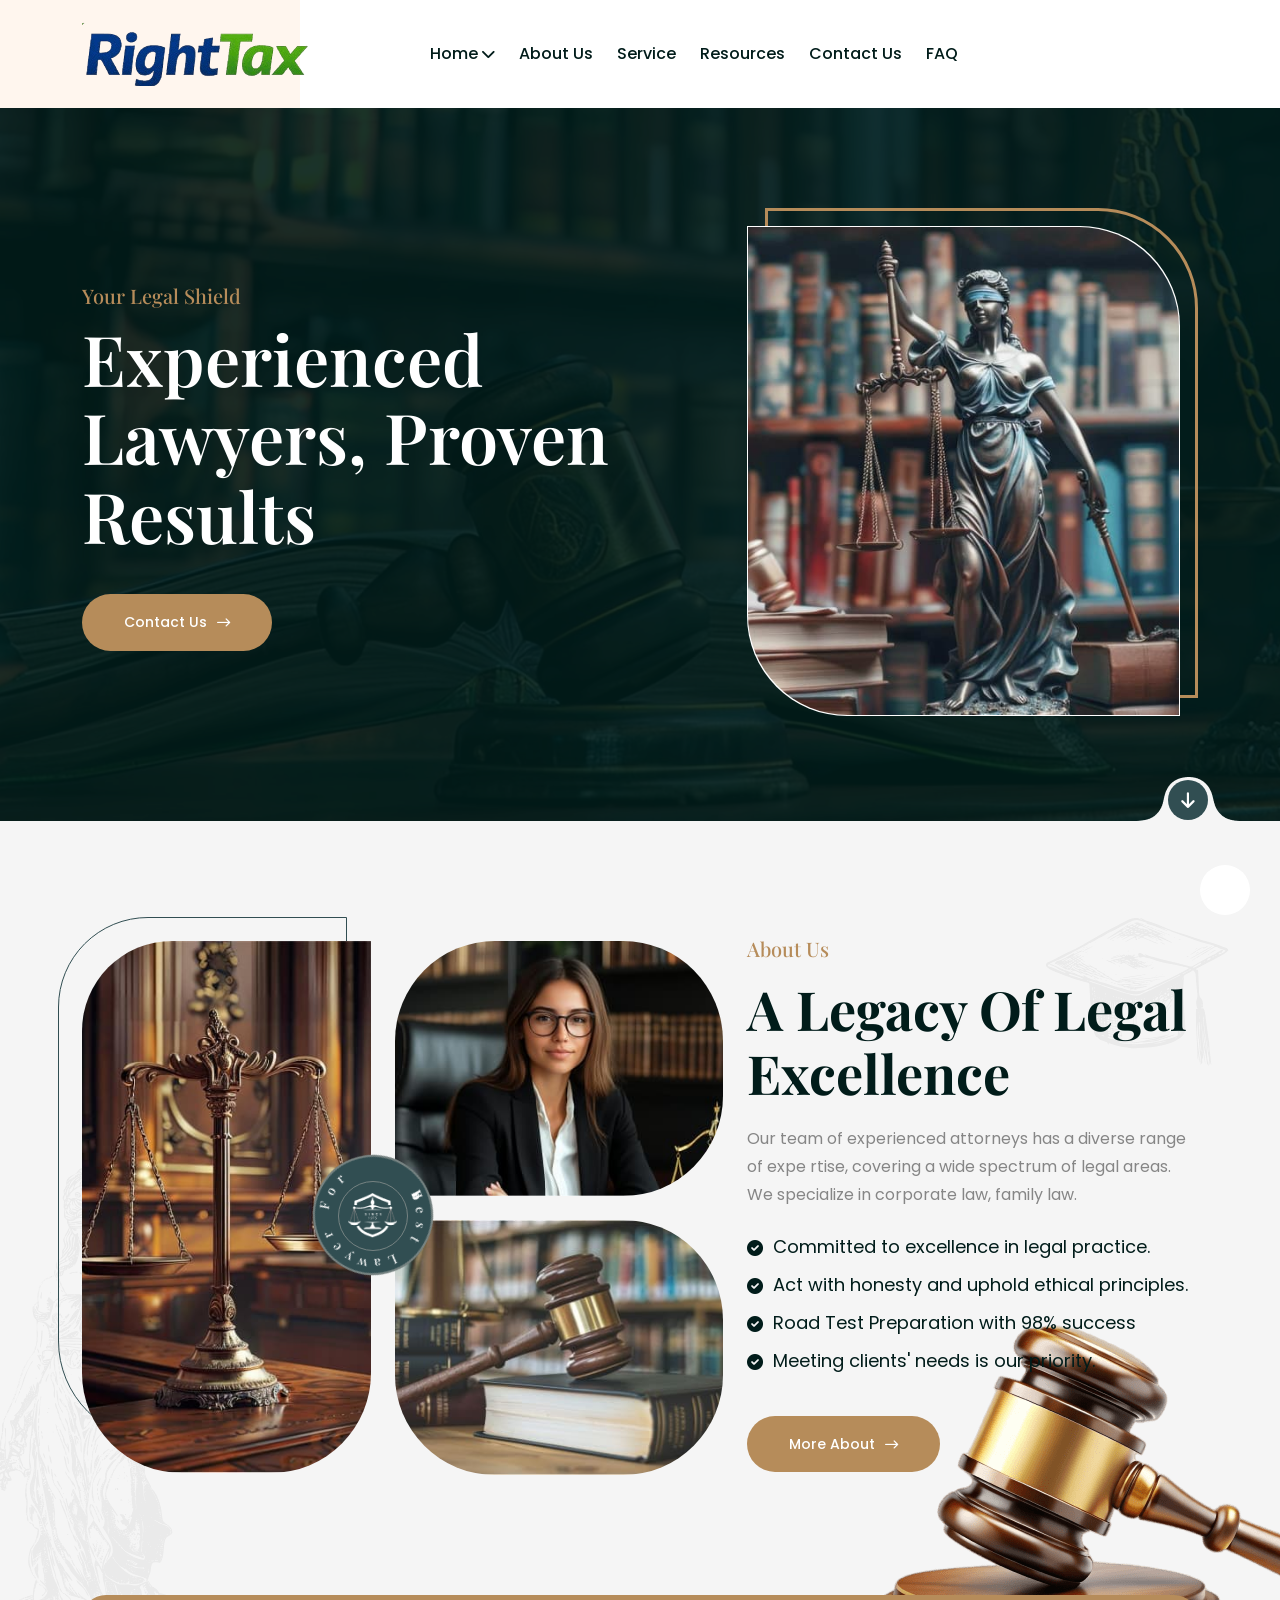
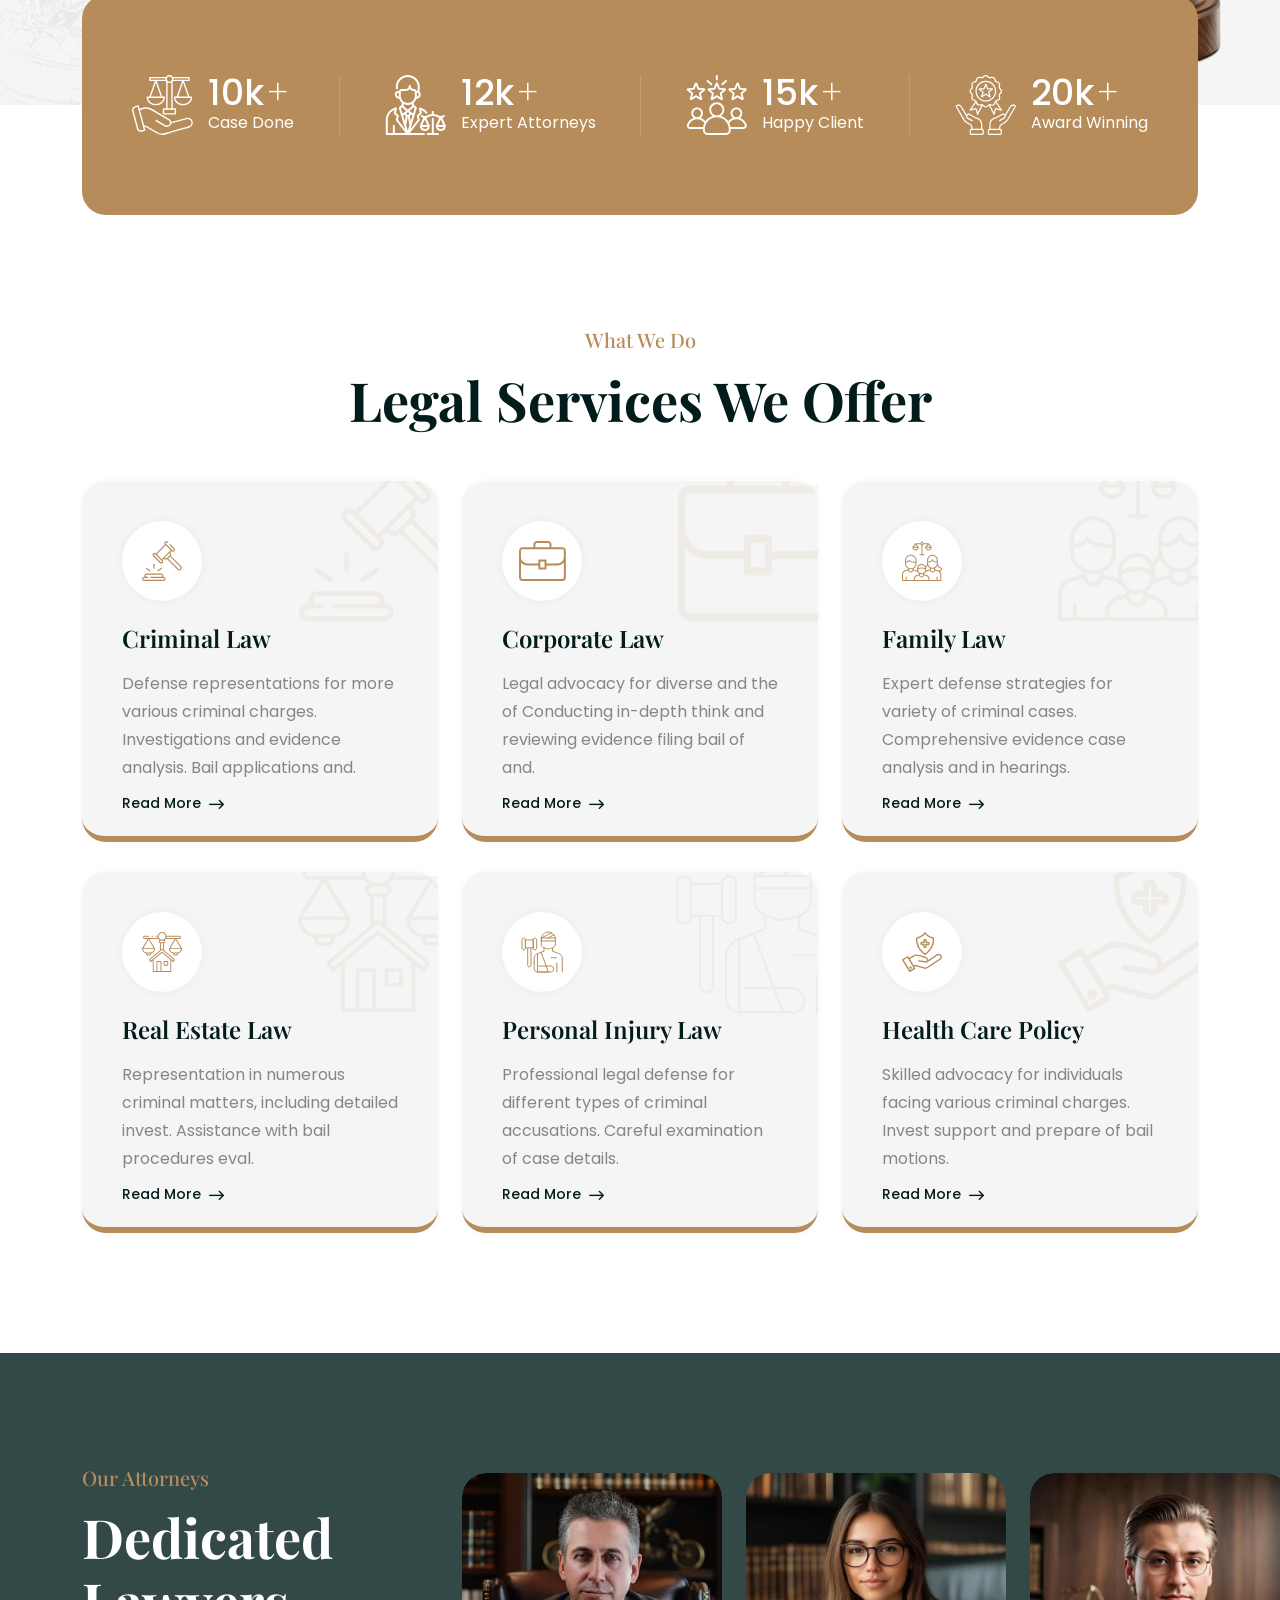
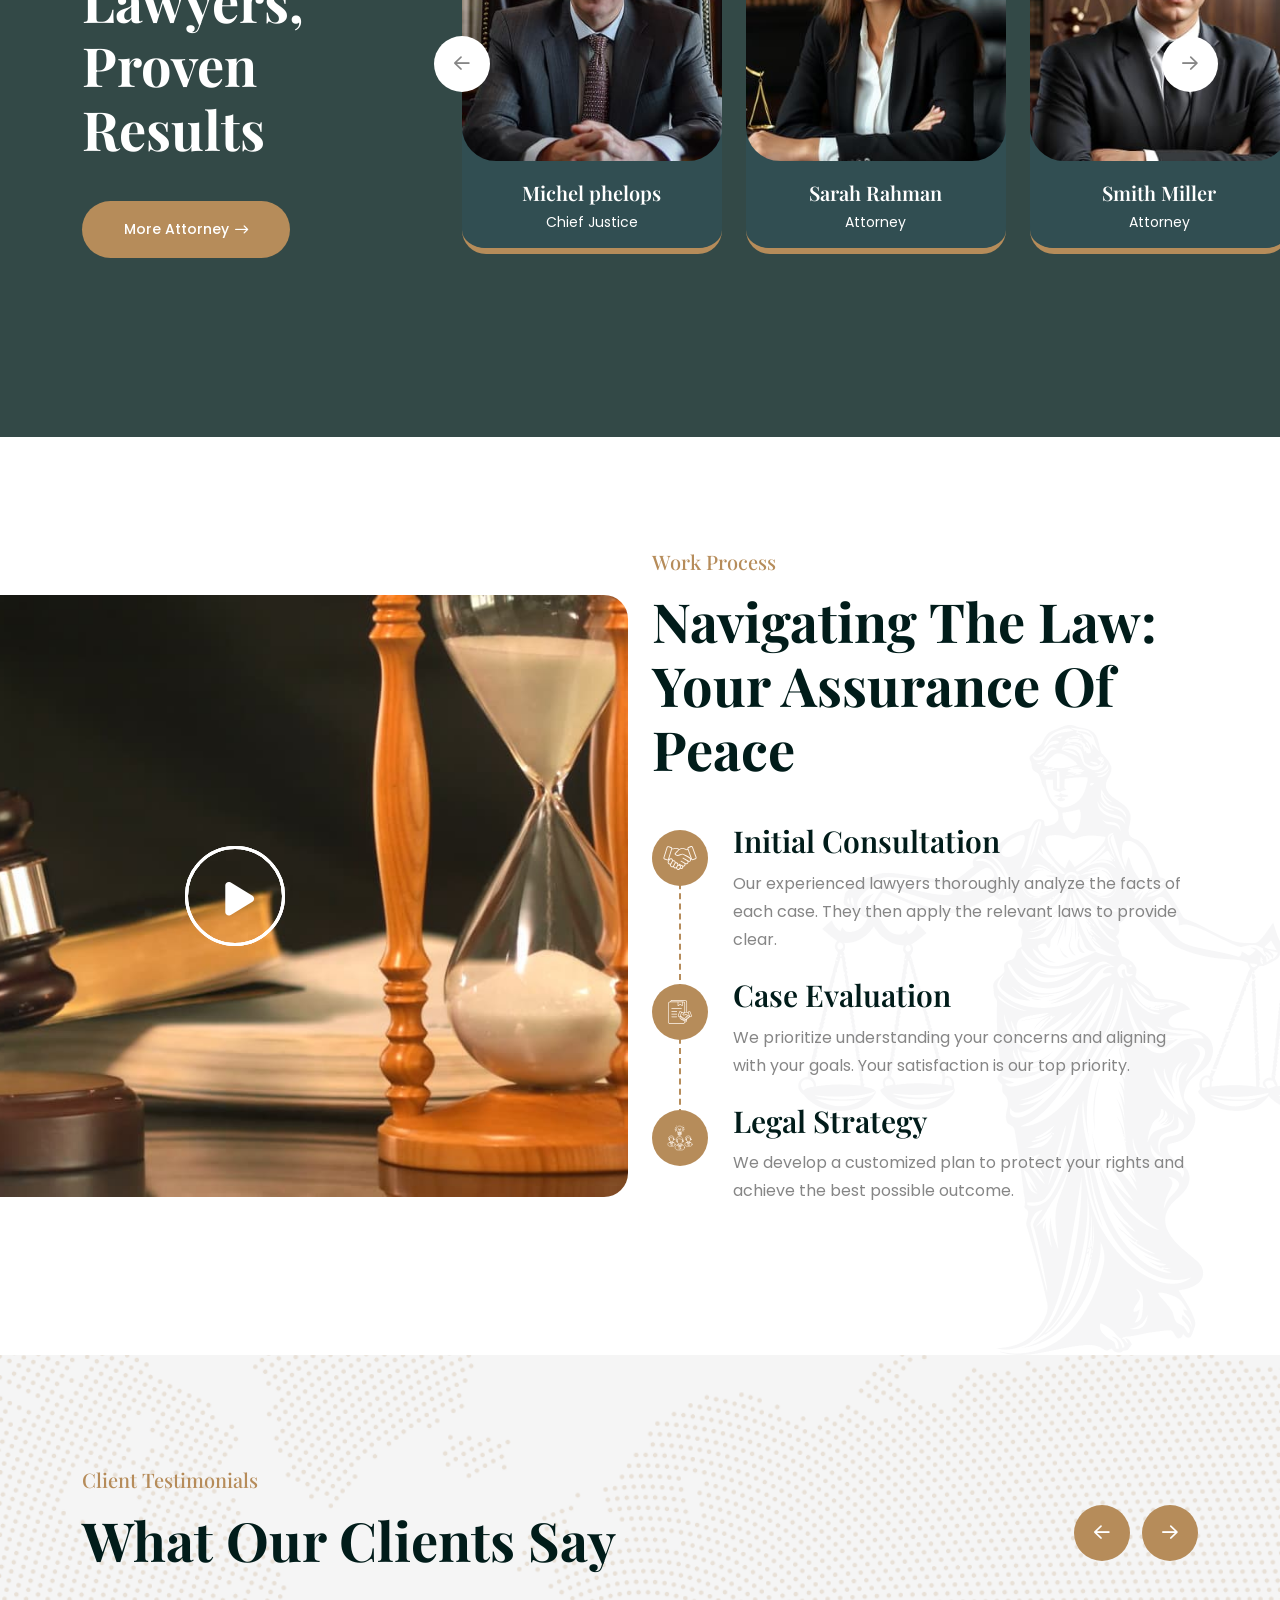
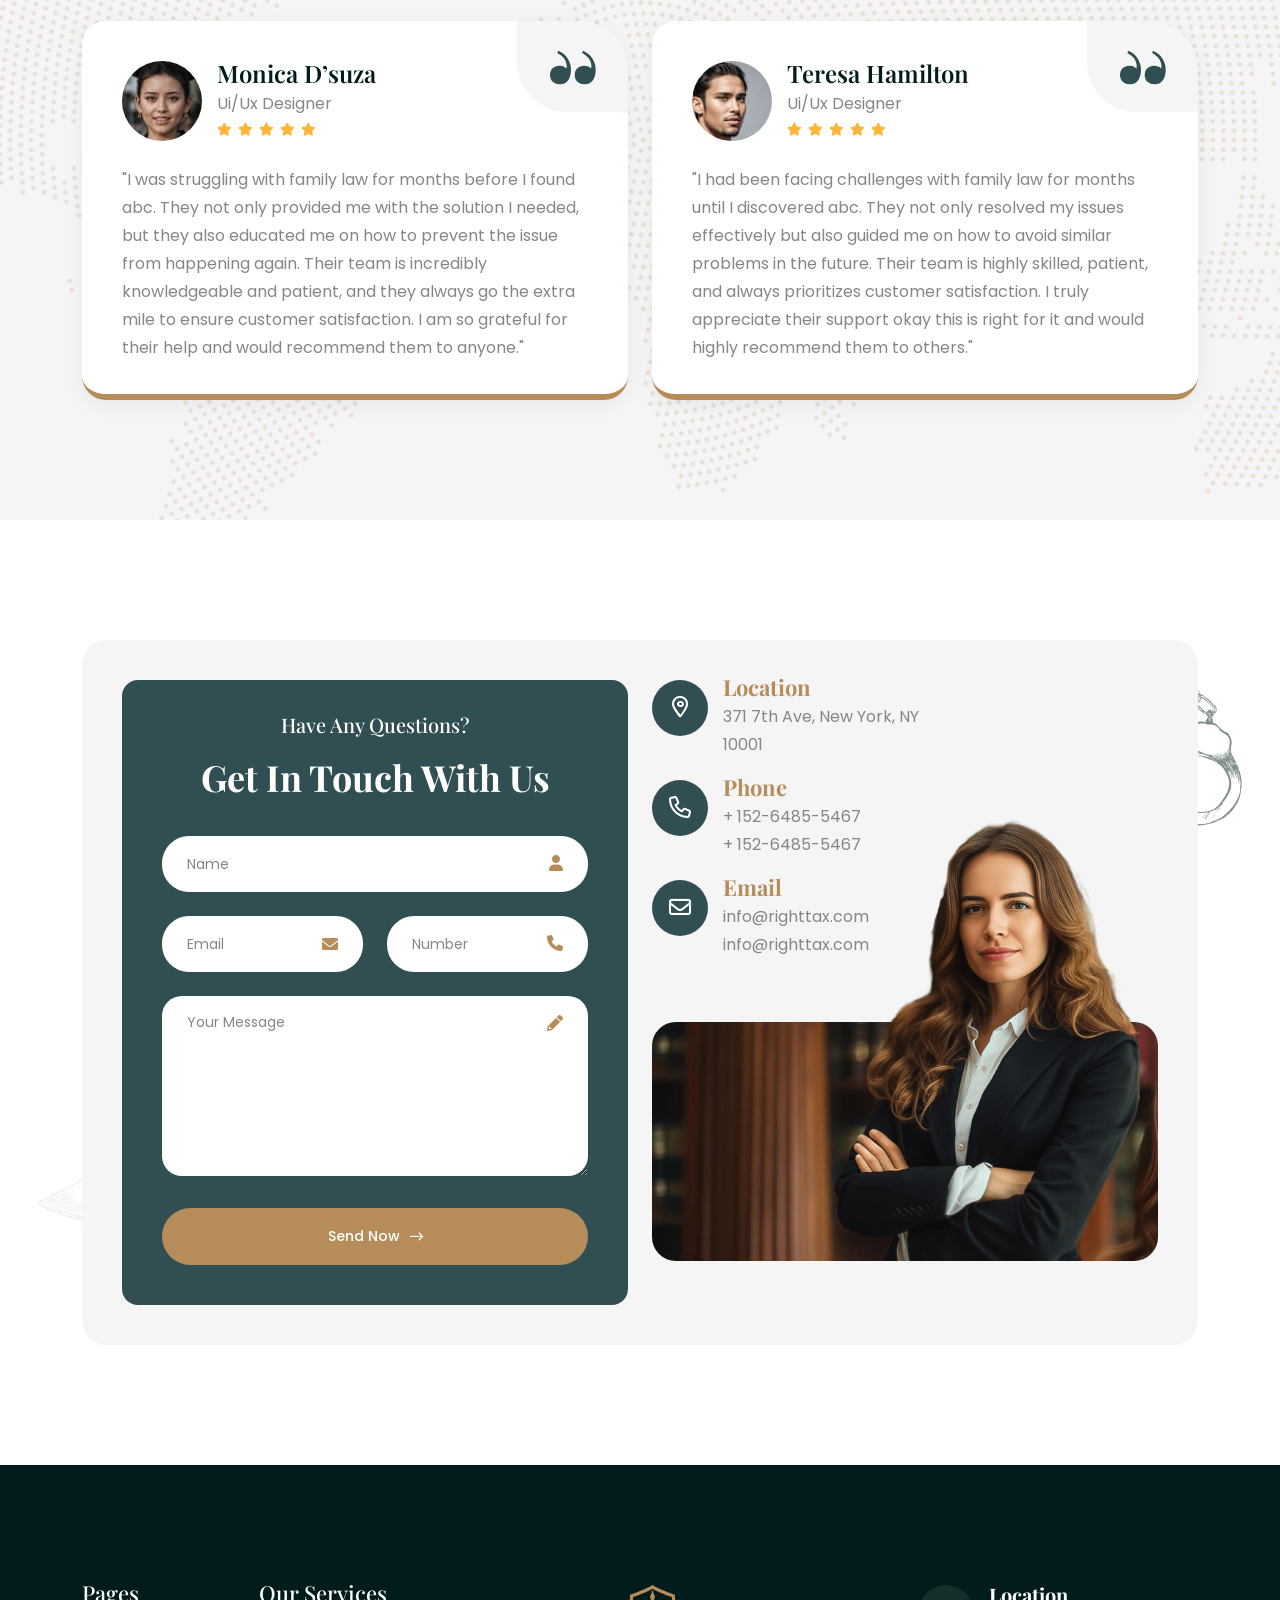
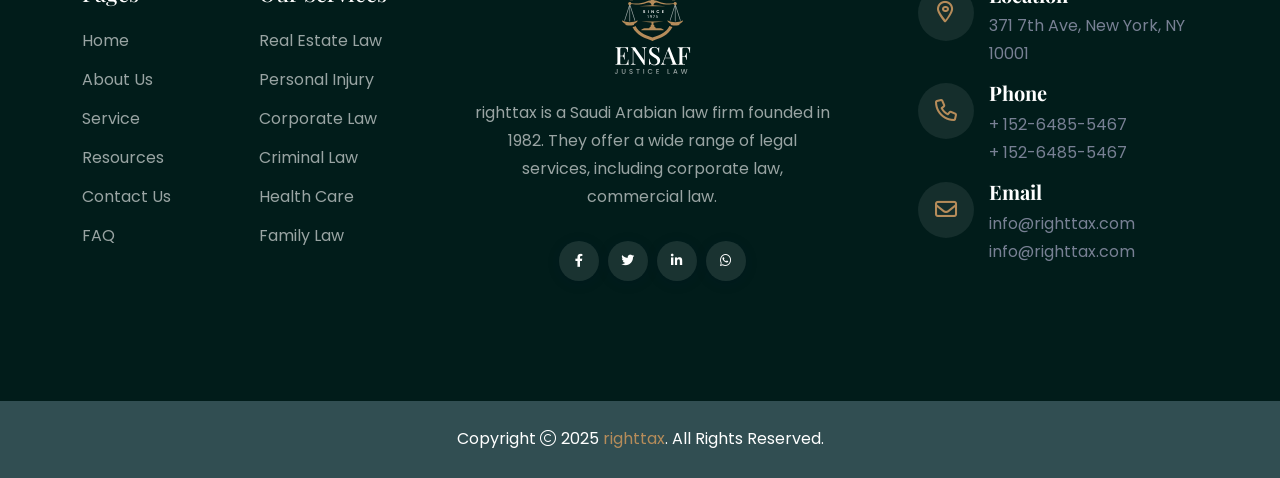
==== index.html @ baff4353 "initial setup" ====
<!doctype html>
<html class="no-js" lang="zxx" dir="ltr">

<head>
    <meta charset="utf-8">
    <meta http-equiv="x-ua-compatible" content="ie=edge">
    <title>RightTax - Tax Planning & Advisory Services</title>
    
    <meta name="viewport" content="width=device-width,initial-scale=1,shrink-to-fit=no">
    <link rel="apple-touch-icon" sizes="57x57" href="assets/img/favicons/apple-icon-57x57.png">
    <link rel="apple-touch-icon" sizes="60x60" href="assets/img/favicons/apple-icon-60x60.png">
    <link rel="apple-touch-icon" sizes="72x72" href="assets/img/favicons/apple-icon-72x72.png">
    <link rel="apple-touch-icon" sizes="76x76" href="assets/img/favicons/apple-icon-76x76.png">
    <link rel="apple-touch-icon" sizes="114x114" href="assets/img/favicons/apple-icon-114x114.png">
    <link rel="apple-touch-icon" sizes="120x120" href="assets/img/favicons/apple-icon-120x120.png">
    <link rel="apple-touch-icon" sizes="144x144" href="assets/img/favicons/apple-icon-144x144.png">
    <link rel="apple-touch-icon" sizes="152x152" href="assets/img/favicons/apple-icon-152x152.png">
    <link rel="apple-touch-icon" sizes="180x180" href="assets/img/favicons/apple-icon-180x180.png">
    <link rel="icon" type="image/png" sizes="192x192" href="assets/img/favicons/android-icon-192x192.png">
    <link rel="icon" type="image/png" sizes="32x32" href="assets/img/favicons/favicon-32x32.png">
    <link rel="icon" type="image/png" sizes="96x96" href="assets/img/favicons/favicon-96x96.png">
    <link rel="icon" type="image/png" sizes="16x16" href="assets/img/favicons/favicon-16x16.png">
    <link rel="manifest" href="assets/img/favicons/manifest.json">
    <meta name="msapplication-TileColor" content="#ffffff">
    <meta name="msapplication-TileImage" content="assets/img/favicons/ms-icon-144x144.png">
    <meta name="theme-color" content="#ffffff">
    <link rel="preconnect" href="https://fonts.googleapis.com/">
    <link rel="preconnect" href="https://fonts.gstatic.com/" crossorigin>
    <link
        href="https://fonts.googleapis.com/css2?family=Playfair+Display:ital,wght@0,400..900;1,400..900&amp;family=Poppins:ital,wght@0,100;0,200;0,300;0,400;0,500;0,600;0,700;0,800;0,900;1,100;1,200;1,300;1,400;1,500;1,600;1,700;1,800;1,900&amp;display=swap"
        rel="stylesheet">
    <link rel="stylesheet" href="assets/css/app.min.css">
    <link rel="stylesheet" href="assets/css/fontawesome.min.css">
    <link rel="stylesheet" href="assets/css/style.css">
</head>

<body class="">
    <div class="preloader"><button class="th-btn preloaderCls">Cancel Preloader</button>
        <div class="preloader-inner">
            <div class="loader"></div>
        </div>
    </div>
   
    <div class="sidemenu-wrapper sidemenu-info d-none d-lg-block">
        <div class="sidemenu-content"><button class="closeButton sideMenuCls"><i class="far fa-times"></i></button>
            <div class="widget">
                <div class="th-widget-about">
                    <div class="about-logo"><a href="#"><img src="assets/img/logo-1.png" alt="righttax-html"></a>
                    </div>
                    <p class="about-text">We provide specialized winterization services to safeguard your pool during
                        the off-season, and when spring arrives, we handle the thorough opening process.</p>
                    <div class="th-social"><a href="https://www.facebook.com/"><i class="fab fa-facebook-f"></i></a> <a
                            href="https://www.twitter.com/"><i class="fab fa-twitter"></i></a> <a
                            href="https://www.linkedin.com/"><i class="fab fa-linkedin-in"></i></a> <a
                            href="https://www.whatsapp.com/"><i class="fab fa-whatsapp"></i></a></div>
                </div>
            </div>
            <div class="widget">
                <h3 class="widget_title">Recent Posts</h3>
                <div class="recent-post-wrap">
                    <div class="recent-post">
                        <div class="media-img"><a href="blog-details.html"><img
                                    src="assets/img/blog/recent-post-1-1.jpg" alt="Blog Image"></a></div>
                        <div class="media-body">
                            <h4 class="post-title"><a class="text-inherit" href="blog-details.html">Steps to Pursue a
                                    Career as a Legal Project Manager.</a></h4>
                            <div class="recent-post-meta"><a href="blog.html">6 Sep, 2025</a></div>
                        </div>
                    </div>
                    <div class="recent-post">
                        <div class="media-img"><a href="blog-details.html"><img
                                    src="assets/img/blog/recent-post-1-2.jpg" alt="Blog Image"></a></div>
                        <div class="media-body">
                            <h4 class="post-title"><a class="text-inherit" href="blog-details.html">The advantages of
                                    choosing a public defender.</a></h4>
                            <div class="recent-post-meta"><a href="blog.html">6 Sep, 2025</a></div>
                        </div>
                    </div>
                    <div class="recent-post">
                        <div class="media-img"><a href="blog-details.html"><img
                                    src="assets/img/blog/recent-post-1-3.jpg" alt="Blog Image"></a></div>
                        <div class="media-body">
                            <h4 class="post-title"><a class="text-inherit" href="blog-details.html">Technology is
                                    revolutionizing the legal sector.</a></h4>
                            <div class="recent-post-meta"><a href="blog.html">6 Sep, 2025</a></div>
                        </div>
                    </div>
                </div>
            </div>
            <div class="widget newsletter-widget">
                <h3 class="widget_title">Newsletter</h3>
                <p class="footer-text">Sign up to get update news about us</p>
                <form class="newsletter-form"><input class="form-control" type="email" placeholder="Enter Email"
                        required=""> <button type="submit" class="th-btn style2">Subscribe</button></form>
            </div>
        </div>
    </div>
    <div class="popup-search-box d-none d-lg-block"><button class="searchClose"><i class="fal fa-times"></i></button>
        <form action="#"><input type="text" placeholder="What are you looking for?"> <button type="submit"><i
                    class="fal fa-search"></i></button></form>
    </div>
    <div class="th-menu-wrapper">
        <div class="th-menu-area text-center"><button class="th-menu-toggle"><i class="fal fa-times"></i></button>
            <div class="mobile-logo"><a href="#"><img src="assets/img/logo-1.png" alt="righttax-html"></a></div>
            <div class="th-mobile-menu">
                <ul>
                    <li class="menu-item-has-children"><a href="#">Home</a>
                      
                    </li>
                    <li class="menu-item-has-children"><a href="#">About Us</a>
                      
                    </li>
                    <li class="menu-item-has-children"><a href="#">Service</a>
                    
                    </li>
                    <li class="menu-item-has-children"><a href="#">Resources</a>
                      
                    </li>
                    <li class="menu-item-has-children"><a href="#">Contact Us</a>
                      
                    </li>
                    <li><a href="#">FAQ</a></li>
                </ul>
            </div>
        </div>
    </div>
    <header class="th-header header-layout1 onepage-nav">
        <div class="sticky-wrapper">
            <div class="menu-area">
                <div class="container header-1-container">
                    <div class="row align-items-center justify-content-between">
                        <div class="col-auto">
                            <div class="header-logo">
                                <div class="logo-bg"></div><a href="#"><img src="assets/img/logo-1.png" alt="righttax-html"></a>
                            </div>
                        </div>
                        <div class="col-auto me-xl-auto">
                            <nav class="main-menu d-none d-lg-inline-block me-xl-auto">
                                <ul>
                                    <li class="menu-item-has-children"><a href="#">Home</a>
                                    </li>
                                    <li><a href="#">About Us</a></li>
                                    <li><a href="#">Service</a></li>
                                    <li><a href="#">Resources</a></li>
                                    <li><a href="#">Contact Us</a></li>
                                     <li><a href="#">FAQ</a></li>
                                </ul>
                            </nav><button type="button" class="th-menu-toggle d-block d-lg-none"><i
                                    class="far fa-bars"></i></button>
                        </div>
                        <div class="col-auto d-none d-xl-block">
                            <div class="header-button"><a href="#"
                                    class="th-btn style4">Get a Quote <i class="far fa-arrow-right-long"></i></a>
                                <!-- <button type="button" class="icon-btn sideMenuInfo"><i
                                        class="fa-solid fa-bars"></i></button></div> -->
                        </div>
                    </div>
                </div>
            </div>
        </div>
    </header>
    <div class="th-hero-wrapper hero-1" id="hero">
        <div class="shape-mockup hero-img-shape-1">
            <div class="logo-icon-wrap">
                <div class="logo-icon"><img src="assets/img/icon/logo-icon.png" alt="img"></div>
                <div class="logo-icon-wrap__text"><span class="logo-animation">Best Lawyer For You</span></div>
            </div>
        </div>
        <div class="th-hero-bg" data-bg-src="assets/img/bg/hero_bg_1_1.jpg"><img src="assets/img/bg/hero1-overlay.png"
                alt="Hero overlay"></div>
        <div class="hero-1-scroll-icon-bg-shape scroll-down">
            <div class="hero-1-scroll-icon-wrap"><a href="#about-sec">
                    <div class="shape-thumb">
                        <div class="icon-btn"><i class="fa-sharp fa-solid fa-arrow-down"></i></div><img
                            src="assets/img/shape/hero-1-scroll-icon.png" alt="Image">
                    </div>
                </a></div>
        </div>
        <div class="swiper th-slider" id="heroSlidee1" data-slider-options='{"effect":"fade", "autoHeight": "true"}'>
            <div class="swiper-wrapper">
                <div class="swiper-slide">
                    <div class="hero-inner hero-style1">
                        <div class="container">
                            <div class="row gy-4 align-items-center">
                                <div class="col-xl-7 col-lg-7"><span class="sub-title" data-ani="slideinup"
                                        data-ani-delay="0.2s">Your Legal Shield</span>
                                    <div data-ani="slideinup" data-ani-delay="0.4s">
                                        <h1 class="hero-title">Experienced Lawyers, Proven</h1>
                                        <div class="hero-title">Results </div>
                                    </div>
                                    <div class="btn-group justify-content-center" data-ani="slideinup"
                                        data-ani-delay="0.6s"><a href="contact.html" class="th-btn">Contact us <i
                                                class="fa-regular fa-arrow-right-long"></i></a></div>
                                </div>
                                <div class="col-xl-5 col-lg-5">
                                    <div class="hero-img">
                                        <div class="img-main" data-ani="slideinrighthero" data-ani-delay="0.8s"><img
                                                src="assets/img/hero/hero_1_1.png" alt="Image"></div>
                                    </div>
                                </div>
                            </div>
                        </div>
                    </div>
                </div>
                <div class="swiper-slide">
                    <div class="hero-inner hero-style1">
                        <div class="container">
                            <div class="row gy-4 align-items-center">
                                <div class="col-xl-7 col-lg-7"><span class="sub-title" data-ani="slideinup"
                                        data-ani-delay="0.2s">Your Guardian in Law</span>
                                    <div data-ani="slideinup" data-ani-delay="0.4s">
                                        <h1 class="hero-title">Experienced Attorneys, Trusted</h1>
                                        <div class="hero-title">Results <span class="client-group-wrap"><span
                                                    class="thumb"><img src="assets/img/icon/hero-1-title-1.png"
                                                        alt="img"> </span><span class="client-group-wrap__content"><span
                                                        class="client-group-wrap__box-title">We have to <span><span
                                                                class="counter-number">2</span>k+</span> Happy Client
                                                    </span><span class="client-group-wrap__box-review"><i
                                                            class="fa-sharp fa-solid fa-star"></i> <i
                                                            class="fa-sharp fa-solid fa-star"></i> <i
                                                            class="fa-sharp fa-solid fa-star"></i> <i
                                                            class="fa-sharp fa-solid fa-star"></i> <i
                                                            class="fa-sharp fa-solid fa-star"></i> <span>4.5/5(<span
                                                                class="counter-number">35</span>k<span
                                                                class="plus">+</span>
                                                            Reviews)</span></span></span></span></div>
                                    </div>
                                    <div class="btn-group justify-content-center" data-ani="slideinup"
                                        data-ani-delay="0.6s"><a href="contact.html" class="th-btn">Contact us <i
                                                class="fa-regular fa-arrow-right-long"></i></a></div>
                                </div>
                                <div class="col-xl-5 col-lg-5">
                                    <div class="hero-img">
                                        <div class="img-main" data-ani="slideinrighthero" data-ani-delay="0.8s"><img
                                                src="assets/img/hero/hero_1_2.png" alt="Image"></div>
                                    </div>
                                </div>
                            </div>
                        </div>
                    </div>
                </div>
                <div class="swiper-slide">
                    <div class="hero-inner hero-style1">
                        <div class="container">
                            <div class="row gy-4 align-items-center">
                                <div class="col-xl-7 col-lg-7"><span class="sub-title" data-ani="slideinup"
                                        data-ani-delay="0.2s">Secure With Experience</span>
                                    <div data-ani="slideinup" data-ani-delay="0.4s">
                                        <h1 class="hero-title">Committed Lawyers, Proven</h1>
                                        <div class="hero-title">Results <span class="client-group-wrap"><span
                                                    class="thumb"><img src="assets/img/icon/hero-1-title-1.png"
                                                        alt="img"> </span><span class="client-group-wrap__content"><span
                                                        class="client-group-wrap__box-title">We have to <span><span
                                                                class="counter-number">2</span>k+</span> Happy Client
                                                    </span><span class="client-group-wrap__box-review"><i
                                                            class="fa-sharp fa-solid fa-star"></i> <i
                                                            class="fa-sharp fa-solid fa-star"></i> <i
                                                            class="fa-sharp fa-solid fa-star"></i> <i
                                                            class="fa-sharp fa-solid fa-star"></i> <i
                                                            class="fa-sharp fa-solid fa-star"></i> <span>4.5/5(<span
                                                                class="counter-number">35</span>k<span
                                                                class="plus">+</span>
                                                            Reviews)</span></span></span></span></div>
                                    </div>
                                    <div class="btn-group justify-content-center" data-ani="slideinup"
                                        data-ani-delay="0.6s"><a href="contact.html" class="th-btn">Contact us <i
                                                class="fa-regular fa-arrow-right-long"></i></a></div>
                                </div>
                                <div class="col-xl-5 col-lg-5">
                                    <div class="hero-img">
                                        <div class="img-main" data-ani="slideinrighthero" data-ani-delay="0.8s"><img
                                                src="assets/img/hero/hero_1_3.png" alt="Image"></div>
                                    </div>
                                </div>
                            </div>
                        </div>
                    </div>
                </div>
            </div>
            <div class="slider-pagination"></div>
        </div>
    </div>
    <div class="about-1-wrapper space bg-smoke2" id="about-sec">
        <div class="shape-mockup jump" data-left="0%" data-bottom="0%"><img src="assets/img/shape/about1-left-shape.png"
                alt="image"></div>
        <div class="shape-mockup jump" data-top="11%" data-right="4%"><img src="assets/img/shape/about1-right-top.png"
                alt="image"></div>
        <div class="shape-mockup jump-reverse d-none d-md-block" data-right="0" data-bottom="4%"><img
                src="assets/img/shape/about1-right-bottom.png" alt="image"></div>
        <div class="container">
            <div class="row gy-40 gx-60 align-items-center">
                <div class="col-xl-7 mb-xl-0">
                    <div class="img-box1 about-1">
                        <div class="shape-mockup logo-shape">
                            <div class="logo-icon-wrap">
                                <h4 class="logo-icon"><img src="assets/img/icon/logo-icon-white.png" alt="img"></h4>
                                <div class="logo-icon-wrap__text bg-theme2"><span class="logo-animation">Best Lawyer For
                                        You</span></div>
                            </div>
                        </div>
                        <div class="img1"><img class="tilt-active" src="assets/img/about/about-1-left.jpg" alt="Image">
                        </div>
                        <div class="img2">
                            <div class="img2-top"><img class="tilt-active" src="assets/img/about/about-1-right.jpg"
                                    alt="Image"></div>
                            <div class="img2-bottom"><img class="tilt-active" src="assets/img/about/about-1-right-2.jpg"
                                    alt="Image"></div>
                        </div>
                    </div>
                </div>
                <div class="col-xl-5">
                    <div class="title-area mb-25"><span class="sub-title before-none">About Us</span>
                        <h2 class="sec-title">A Legacy of Legal Excellence</h2>
                        <p class="sec-text">Our team of experienced attorneys has a diverse range of expe rtise,
                            covering a wide spectrum of legal areas. We specialize in corporate law, family law.</p>
                    </div>
                    <div class="checklist style2 mb-40">
                        <ul>
                            <li><i class="fa-sharp fa-solid fa-circle-check"></i> Committed to excellence in legal
                                practice.</li>
                            <li><i class="fa-sharp fa-solid fa-circle-check"></i> Act with honesty and uphold ethical
                                principles.</li>
                            <li><i class="fa-sharp fa-solid fa-circle-check"></i> Road Test Preparation with 98% success
                            </li>
                            <li><i class="fa-sharp fa-solid fa-circle-check"></i> Meeting clients' needs is our
                                priority.</li>
                        </ul>
                    </div>
                    <div><a href="about.html" class="th-btn style4">More About <i
                                class="fa-regular fa-arrow-right-long"></i></a></div>
                </div>
            </div>
        </div>
    </div>
    <div class="counter-sec1" data-pos-for=".about-1-wrapper" data-sec-pos="top-half">
        <div class="container">
            <div class="counter-card-wrap">
                <div class="counter-card">
                    <div class="box-icon"><img src="assets/img/icon/counter_1_1.svg" alt="Icon"></div>
                    <div class="media-body">
                        <h4 class="box-number"><span class="counter-number">10 </span>k <span
                                class="plus-simple">+</span></h4>
                        <p class="box-text">Case Done</p>
                    </div>
                </div>
                <div class="divider"></div>
                <div class="counter-card">
                    <div class="box-icon"><img src="assets/img/icon/counter_1_2.svg" alt="Icon"></div>
                    <div class="media-body">
                        <h4 class="box-number"><span class="counter-number">12 </span>k <span
                                class="plus-simple">+</span></h4>
                        <p class="box-text">Expert Attorneys</p>
                    </div>
                </div>
                <div class="divider"></div>
                <div class="counter-card">
                    <div class="box-icon"><img src="assets/img/icon/counter_1_3.svg" alt="Icon"></div>
                    <div class="media-body">
                        <h4 class="box-number"><span class="counter-number">15 </span>k <span
                                class="plus-simple">+</span></h4>
                        <p class="box-text">Happy Client</p>
                    </div>
                </div>
                <div class="divider"></div>
                <div class="counter-card">
                    <div class="box-icon"><img src="assets/img/icon/counter_1_4.svg" alt="Icon"></div>
                    <div class="media-body">
                        <h4 class="box-number"><span class="counter-number">20 </span>k <span
                                class="plus-simple">+</span></h4>
                        <p class="box-text">Award Winning</p>
                    </div>
                </div>
                <div class="divider"></div>
            </div>
        </div>
    </div>
    <section class="th-service-1 overflow-hidden space" id="service-sec">
        <div class="container">
            <div class="row justify-content-center">
                <div class="col-xxl-6 col-xl-7 col-lg-7 col-md-8">
                    <div class="title-area text-center"><span class="sub-title justify-content-center">What We Do</span>
                        <h2 class="sec-title">Legal Services We Offer</h2>
                    </div>
                </div>
            </div>
            <div class="row gy-30 justify-content-center">
                <div class="col-xl-4 col-md-6">
                    <div class="service-card">
                        <div class="shape-mockup service_card-bg-1"><img src="assets/img/bg/service_card-bg-1_1.png"
                                alt="shape img"></div>
                        <div class="box-icon"><img src="assets/img/icon/service_card_1_1.svg" alt="Icon"></div>
                        <div class="box-content">
                            <h3 class="box-title"><a href="service-details.html">Criminal Law</a></h3>
                            <p class="box-text">Defense representations for more various criminal charges.
                                Investigations and evidence analysis. Bail applications and.</p>
                        </div><a href="service-details.html" class="link-btn">Read More <i
                                class="fa-regular fa-arrow-right-long"></i></a>
                    </div>
                </div>
                <div class="col-xl-4 col-md-6">
                    <div class="service-card">
                        <div class="shape-mockup service_card-bg-1"><img src="assets/img/bg/service_card-bg-1_2.png"
                                alt="shape img"></div>
                        <div class="box-icon"><img src="assets/img/icon/service_card_1_2.svg" alt="Icon"></div>
                        <div class="box-content">
                            <h3 class="box-title"><a href="service-details.html">Corporate Law</a></h3>
                            <p class="box-text">Legal advocacy for diverse and the of Conducting in-depth think and
                                reviewing evidence filing bail of and.</p>
                        </div><a href="service-details.html" class="link-btn">Read More <i
                                class="fa-regular fa-arrow-right-long"></i></a>
                    </div>
                </div>
                <div class="col-xl-4 col-md-6">
                    <div class="service-card">
                        <div class="shape-mockup service_card-bg-1"><img src="assets/img/bg/service_card-bg-1_3.png"
                                alt="shape img"></div>
                        <div class="box-icon"><img src="assets/img/icon/service_card_1_3.svg" alt="Icon"></div>
                        <div class="box-content">
                            <h3 class="box-title"><a href="service-details.html">Family Law</a></h3>
                            <p class="box-text">Expert defense strategies for variety of criminal cases. Comprehensive
                                evidence case analysis and in hearings.</p>
                        </div><a href="service-details.html" class="link-btn">Read More <i
                                class="fa-regular fa-arrow-right-long"></i></a>
                    </div>
                </div>
                <div class="col-xl-4 col-md-6">
                    <div class="service-card">
                        <div class="shape-mockup service_card-bg-1"><img src="assets/img/bg/service_card-bg-1_4.png"
                                alt="shape img"></div>
                        <div class="box-icon"><img src="assets/img/icon/service_card_1_4.svg" alt="Icon"></div>
                        <div class="box-content">
                            <h3 class="box-title"><a href="service-details.html">Real Estate Law</a></h3>
                            <p class="box-text">Representation in numerous criminal matters, including detailed invest.
                                Assistance with bail procedures eval.</p>
                        </div><a href="service-details.html" class="link-btn">Read More <i
                                class="fa-regular fa-arrow-right-long"></i></a>
                    </div>
                </div>
                <div class="col-xl-4 col-md-6">
                    <div class="service-card">
                        <div class="shape-mockup service_card-bg-1"><img src="assets/img/bg/service_card-bg-1_5.png"
                                alt="shape img"></div>
                        <div class="box-icon"><img src="assets/img/icon/service_card_1_5.svg" alt="Icon"></div>
                        <div class="box-content">
                            <h3 class="box-title"><a href="service-details.html">Personal Injury Law</a></h3>
                            <p class="box-text">Professional legal defense for different types of criminal accusations.
                                Careful examination of case details.</p>
                        </div><a href="service-details.html" class="link-btn">Read More <i
                                class="fa-regular fa-arrow-right-long"></i></a>
                    </div>
                </div>
                <div class="col-xl-4 col-md-6">
                    <div class="service-card">
                        <div class="shape-mockup service_card-bg-1"><img src="assets/img/bg/service_card-bg-1_6.png"
                                alt="shape img"></div>
                        <div class="box-icon"><img src="assets/img/icon/service_card_1_6.svg" alt="Icon"></div>
                        <div class="box-content">
                            <h3 class="box-title"><a href="service-details.html">Health Care Policy</a></h3>
                            <p class="box-text">Skilled advocacy for individuals facing various criminal charges. Invest
                                support and prepare of bail motions.</p>
                        </div><a href="service-details.html" class="link-btn">Read More <i
                                class="fa-regular fa-arrow-right-long"></i></a>
                    </div>
                </div>
            </div>
        </div>
    </section>
    <section class="team-area-1 space overflow-hidden" data-overlay="title" data-opacity="8"
        data-bg-src="assets/img/bg/team-1-bg.jpg" id="team-sec">
        <div class="container">
            <div class="row gx-60">
                <div class="col-xl-4">
                    <div class="team-1-sec-title">
                        <div class="title-area"><span class="sub-title">Our Attorneys</span>
                            <h2 class="sec-title text-white">Dedicated Lawyers, Proven Results</h2>
                            <div class="button-wrapper"><a href="team.html" class="th-btn star-btn">More Attorney<i
                                        class="fa-regular fa-arrow-right-long"></i></a></div>
                        </div>
                    </div>
                </div>
                <div class="col-xl-8">
                    <div class="team-1-card-wrap">
                        <div class="swiper has-shadow th-slider" id="teamSlider111"
                            data-slider-options='{"breakpoints":{"0":{"slidesPerView":1},"576":{"slidesPerView":"2"},"768":{"slidesPerView":"2"},"992":{"slidesPerView":"4"},"1200":{"slidesPerView":"4"}}}'>
                            <div class="swiper-wrapper">
                                <div class="swiper-slide">
                                    <div class="team-card">
                                        <div class="team-img"><img src="assets/img/team/team_1_1.jpg" alt="Team"></div>
                                        <div class="team-content">
                                            <h3 class="box-title"><a href="team-details.html">Michel phelops</a></h3>
                                            <span class="team-desig">Chief Justice</span>
                                        </div>
                                        <div class="team-content-hover-wrap">
                                            <div class="team-content-hover">
                                                <div class="team-img"><img src="assets/img/team/team_1_1.jpg"
                                                        alt="Team"></div>
                                                <div class="hover-inner">
                                                    <h3 class="box-title"><a href="team-details.html">Michel phelops</a>
                                                    </h3><span class="team-desig">Chief Justice</span>
                                                    <div class="team-social">
                                                        <div class="th-social"><a target="_blank"
                                                                href="https://facebook.com/"><i
                                                                    class="fab fa-facebook-f"></i></a> <a
                                                                target="_blank" href="https://twitter.com/"><i
                                                                    class="fab fa-twitter"></i></a> <a target="_blank"
                                                                href="https://instagram.com/"><i
                                                                    class="fab fa-instagram"></i></a> <a target="_blank"
                                                                href="https://linkedin.com/"><i
                                                                    class="fab fa-linkedin-in"></i></a></div>
                                                    </div>
                                                </div>
                                            </div>
                                        </div>
                                    </div>
                                </div>
                                <div class="swiper-slide">
                                    <div class="team-card">
                                        <div class="team-img"><img src="assets/img/team/team_1_2.jpg" alt="Team"></div>
                                        <div class="team-content">
                                            <h3 class="box-title"><a href="team-details.html">Sarah Rahman</a></h3><span
                                                class="team-desig">Attorney</span>
                                        </div>
                                        <div class="team-content-hover-wrap">
                                            <div class="team-content-hover">
                                                <div class="team-img"><img src="assets/img/team/team_1_2.jpg"
                                                        alt="Team"></div>
                                                <div class="hover-inner">
                                                    <h3 class="box-title"><a href="team-details.html">Sarah Rahman</a>
                                                    </h3><span class="team-desig">Attorney</span>
                                                    <div class="team-social">
                                                        <div class="th-social"><a target="_blank"
                                                                href="https://facebook.com/"><i
                                                                    class="fab fa-facebook-f"></i></a> <a
                                                                target="_blank" href="https://twitter.com/"><i
                                                                    class="fab fa-twitter"></i></a> <a target="_blank"
                                                                href="https://instagram.com/"><i
                                                                    class="fab fa-instagram"></i></a> <a target="_blank"
                                                                href="https://linkedin.com/"><i
                                                                    class="fab fa-linkedin-in"></i></a></div>
                                                    </div>
                                                </div>
                                            </div>
                                        </div>
                                    </div>
                                </div>
                                <div class="swiper-slide">
                                    <div class="team-card">
                                        <div class="team-img"><img src="assets/img/team/team_1_3.jpg" alt="Team"></div>
                                        <div class="team-content">
                                            <h3 class="box-title"><a href="team-details.html">Smith Miller</a></h3><span
                                                class="team-desig">Attorney</span>
                                        </div>
                                        <div class="team-content-hover-wrap">
                                            <div class="team-content-hover">
                                                <div class="team-img"><img src="assets/img/team/team_1_3.jpg"
                                                        alt="Team"></div>
                                                <div class="hover-inner">
                                                    <h3 class="box-title"><a href="team-details.html">Smith Miller</a>
                                                    </h3><span class="team-desig">Attorney</span>
                                                    <div class="team-social">
                                                        <div class="th-social"><a target="_blank"
                                                                href="https://facebook.com/"><i
                                                                    class="fab fa-facebook-f"></i></a> <a
                                                                target="_blank" href="https://twitter.com/"><i
                                                                    class="fab fa-twitter"></i></a> <a target="_blank"
                                                                href="https://instagram.com/"><i
                                                                    class="fab fa-instagram"></i></a> <a target="_blank"
                                                                href="https://linkedin.com/"><i
                                                                    class="fab fa-linkedin-in"></i></a></div>
                                                    </div>
                                                </div>
                                            </div>
                                        </div>
                                    </div>
                                </div>
                                <div class="swiper-slide">
                                    <div class="team-card">
                                        <div class="team-img"><img src="assets/img/team/team_1_4.jpg" alt="Team"></div>
                                        <div class="team-content">
                                            <h3 class="box-title"><a href="team-details.html">Samira Dsuza</a></h3><span
                                                class="team-desig">Attorney</span>
                                        </div>
                                        <div class="team-content-hover-wrap">
                                            <div class="team-content-hover">
                                                <div class="team-img"><img src="assets/img/team/team_1_4.jpg"
                                                        alt="Team"></div>
                                                <div class="hover-inner">
                                                    <h3 class="box-title"><a href="team-details.html">Samira Dsuza</a>
                                                    </h3><span class="team-desig">Attorney</span>
                                                    <div class="team-social">
                                                        <div class="th-social"><a target="_blank"
                                                                href="https://facebook.com/"><i
                                                                    class="fab fa-facebook-f"></i></a> <a
                                                                target="_blank" href="https://twitter.com/"><i
                                                                    class="fab fa-twitter"></i></a> <a target="_blank"
                                                                href="https://instagram.com/"><i
                                                                    class="fab fa-instagram"></i></a> <a target="_blank"
                                                                href="https://linkedin.com/"><i
                                                                    class="fab fa-linkedin-in"></i></a></div>
                                                    </div>
                                                </div>
                                            </div>
                                        </div>
                                    </div>
                                </div>
                                <div class="swiper-slide">
                                    <div class="team-card">
                                        <div class="team-img"><img src="assets/img/team/team_1_5.jpg" alt="Team"></div>
                                        <div class="team-content">
                                            <h3 class="box-title"><a href="team-details.html">Poppy Linda</a></h3><span
                                                class="team-desig">Attorney</span>
                                        </div>
                                        <div class="team-content-hover-wrap">
                                            <div class="team-content-hover">
                                                <div class="team-img"><img src="assets/img/team/team_1_5.jpg"
                                                        alt="Team"></div>
                                                <div class="hover-inner">
                                                    <h3 class="box-title"><a href="team-details.html">Poppy Linda</a>
                                                    </h3><span class="team-desig">Attorney</span>
                                                    <div class="team-social">
                                                        <div class="th-social"><a target="_blank"
                                                                href="https://facebook.com/"><i
                                                                    class="fab fa-facebook-f"></i></a> <a
                                                                target="_blank" href="https://twitter.com/"><i
                                                                    class="fab fa-twitter"></i></a> <a target="_blank"
                                                                href="https://instagram.com/"><i
                                                                    class="fab fa-instagram"></i></a> <a target="_blank"
                                                                href="https://linkedin.com/"><i
                                                                    class="fab fa-linkedin-in"></i></a></div>
                                                    </div>
                                                </div>
                                            </div>
                                        </div>
                                    </div>
                                </div>
                                <div class="swiper-slide">
                                    <div class="team-card">
                                        <div class="team-img"><img src="assets/img/team/team_1_6.jpg" alt="Team"></div>
                                        <div class="team-content">
                                            <h3 class="box-title"><a href="team-details.html">Sarah Rahman</a></h3><span
                                                class="team-desig">Attorney</span>
                                        </div>
                                        <div class="team-content-hover-wrap">
                                            <div class="team-content-hover">
                                                <div class="team-img"><img src="assets/img/team/team_1_6.jpg"
                                                        alt="Team"></div>
                                                <div class="hover-inner">
                                                    <h3 class="box-title"><a href="team-details.html">Sarah Rahman</a>
                                                    </h3><span class="team-desig">Attorney</span>
                                                    <div class="team-social">
                                                        <div class="th-social"><a target="_blank"
                                                                href="https://facebook.com/"><i
                                                                    class="fab fa-facebook-f"></i></a> <a
                                                                target="_blank" href="https://twitter.com/"><i
                                                                    class="fab fa-twitter"></i></a> <a target="_blank"
                                                                href="https://instagram.com/"><i
                                                                    class="fab fa-instagram"></i></a> <a target="_blank"
                                                                href="https://linkedin.com/"><i
                                                                    class="fab fa-linkedin-in"></i></a></div>
                                                    </div>
                                                </div>
                                            </div>
                                        </div>
                                    </div>
                                </div>
                                <div class="swiper-slide">
                                    <div class="team-card">
                                        <div class="team-img"><img src="assets/img/team/team_1_7.jpg" alt="Team"></div>
                                        <div class="team-content">
                                            <h3 class="box-title"><a href="team-details.html">Smith Miller</a></h3><span
                                                class="team-desig">Attorney</span>
                                        </div>
                                        <div class="team-content-hover-wrap">
                                            <div class="team-content-hover">
                                                <div class="team-img"><img src="assets/img/team/team_1_7.jpg"
                                                        alt="Team"></div>
                                                <div class="hover-inner">
                                                    <h3 class="box-title"><a href="team-details.html">Smith Miller</a>
                                                    </h3><span class="team-desig">Attorney</span>
                                                    <div class="team-social">
                                                        <div class="th-social"><a target="_blank"
                                                                href="https://facebook.com/"><i
                                                                    class="fab fa-facebook-f"></i></a> <a
                                                                target="_blank" href="https://twitter.com/"><i
                                                                    class="fab fa-twitter"></i></a> <a target="_blank"
                                                                href="https://instagram.com/"><i
                                                                    class="fab fa-instagram"></i></a> <a target="_blank"
                                                                href="https://linkedin.com/"><i
                                                                    class="fab fa-linkedin-in"></i></a></div>
                                                    </div>
                                                </div>
                                            </div>
                                        </div>
                                    </div>
                                </div>
                                <div class="swiper-slide">
                                    <div class="team-card">
                                        <div class="team-img"><img src="assets/img/team/team_1_8.jpg" alt="Team"></div>
                                        <div class="team-content">
                                            <h3 class="box-title"><a href="team-details.html">Samira Dsuza</a></h3><span
                                                class="team-desig">Attorney</span>
                                        </div>
                                        <div class="team-content-hover-wrap">
                                            <div class="team-content-hover">
                                                <div class="team-img"><img src="assets/img/team/team_1_8.jpg"
                                                        alt="Team"></div>
                                                <div class="hover-inner">
                                                    <h3 class="box-title"><a href="team-details.html">Samira Dsuza</a>
                                                    </h3><span class="team-desig">Attorney</span>
                                                    <div class="team-social">
                                                        <div class="th-social"><a target="_blank"
                                                                href="https://facebook.com/"><i
                                                                    class="fab fa-facebook-f"></i></a> <a
                                                                target="_blank" href="https://twitter.com/"><i
                                                                    class="fab fa-twitter"></i></a> <a target="_blank"
                                                                href="https://instagram.com/"><i
                                                                    class="fab fa-instagram"></i></a> <a target="_blank"
                                                                href="https://linkedin.com/"><i
                                                                    class="fab fa-linkedin-in"></i></a></div>
                                                    </div>
                                                </div>
                                            </div>
                                        </div>
                                    </div>
                                </div>
                            </div>
                        </div><button data-slider-prev="#teamSlider111" class="slider-arrow slider-prev"><i
                                class="far fa-arrow-left"></i></button> <button data-slider-next="#teamSlider111"
                            class="slider-arrow slider-next"><i class="far fa-arrow-right"></i></button>
                    </div>
                </div>
            </div>
        </div>
    </section>
    <section class="space" id="process-sec">
        <div class="shape-mockup jump" data-right="0" data-bottom="0"><img src="assets/img/shape/process-1-shape.png"
                alt="image"></div>
        <div class="container">
            <div class="row gy-40 gx-50 align-items-center">
                <div class="col-xl-6 mb-xl-0">
                    <div class="process-thumb">
                        <div class="img-box1">
                            <div class="process-play-btn-wrap"><a href="https://www.youtube.com/watch?v=_sI_Ps7JSEk"
                                    class="play-btn style2 popup-video"><i class="fa-sharp fa-solid fa-play"></i></a>
                            </div><img src="assets/img/process/process-1.jpg" alt="image">
                        </div>
                    </div>
                </div>
                <div class="col-xl-6">
                    <div class="title-area"><span class="sub-title before-none">Work Process</span>
                        <h2 class="sec-title">Navigating the Law: Your Assurance of Peace</h2>
                    </div>
                    <div class="process-bottom">
                        <div class="process-bottom-item">
                            <div class="process-bottom-item__icon"><img src="assets/img/icon/process-1-icon-1.svg"
                                    alt="img"></div>
                            <div class="process-bottom-item__content">
                                <h5 class="box-title">Initial Consultation</h5>
                                <p>Our experienced lawyers thoroughly analyze the facts of each case. They then apply
                                    the relevant laws to provide clear.</p>
                            </div>
                        </div>
                        <div class="process-bottom-item">
                            <div class="process-bottom-item__icon"><img src="assets/img/icon/process-1-icon-2.svg"
                                    alt="img"></div>
                            <div class="process-bottom-item__content">
                                <h5 class="box-title">Case Evaluation</h5>
                                <p>We prioritize understanding your concerns and aligning with your goals. Your
                                    satisfaction is our top priority.</p>
                            </div>
                        </div>
                        <div class="process-bottom-item">
                            <div class="process-bottom-item__icon"><img src="assets/img/icon/process-1-icon-3.svg"
                                    alt="img"></div>
                            <div class="process-bottom-item__content">
                                <h5 class="box-title">Legal Strategy</h5>
                                <p>We develop a customized plan to protect your rights and achieve the best possible
                                    outcome.</p>
                            </div>
                        </div>
                    </div>
                </div>
            </div>
        </div>
    </section>
 
    
    <section class="testi-card-area-1 overflow-hidden space" id="testi-sec" data-bg-src="assets/img/bg/testi-bg-1.png">
        <div class="container">
            <div class="row justify-content-lg-between justify-content-center align-items-end">
                <div class="col-lg">
                    <div class="title-area text-center text-lg-start"><span class="sub-title before-none">Client
                            Testimonials</span>
                        <h2 class="sec-title">What Our Clients Say</h2>
                    </div>
                </div>
                <div class="col-lg-auto">
                    <div class="sec-btn">
                        <div class="icon-box"><button data-slider-prev="#testiSlide11" class="slider-arrow default"><i
                                    class="far fa-arrow-left"></i></button> <button data-slider-next="#testiSlide11"
                                class="slider-arrow default"><i class="far fa-arrow-right"></i></button></div>
                    </div>
                </div>
            </div>
            <div class="testi-card-slide">
                <div class="swiper has-shadow th-slider" id="testiSlide11"
                    data-slider-options='{"breakpoints":{"0":{"slidesPerView":1},"576":{"slidesPerView":"1"},"768":{"slidesPerView":"1"},"992":{"slidesPerView":"2"},"1200":{"slidesPerView":"2"}}}'>
                    <div class="swiper-wrapper">
                        <div class="swiper-slide">
                            <div class="testi-block" dir="ltr">
                                <div class="testi-icon-1-top"><img src="assets/img/icon/testi-icon-1-top.svg"
                                        alt="image"></div>
                                <div class="testi-block-top">
                                    <div class="box-img"><img src="assets/img/testimonial/testi_1_1.jpg" alt="Avater">
                                    </div>
                                    <div class="content">
                                        <h3 class="box-title">Monica D’suza</h3>
                                        <p class="box-desig">Ui/Ux Designer</p>
                                        <div class="box-review"><i class="fa-sharp fa-solid fa-star"></i><i
                                                class="fa-sharp fa-solid fa-star"></i><i
                                                class="fa-sharp fa-solid fa-star"></i><i
                                                class="fa-sharp fa-solid fa-star"></i><i
                                                class="fa-sharp fa-solid fa-star"></i></div>
                                    </div>
                                </div>
                                <p class="box-text">"I was struggling with family law for months before I found abc.
                                    They not only provided me with the solution I needed, but they also educated me on
                                    how to prevent the issue from happening again. Their team is incredibly
                                    knowledgeable and patient, and they always go the extra mile to ensure customer
                                    satisfaction. I am so grateful for their help and would recommend them to anyone."
                                </p>
                            </div>
                        </div>
                        <div class="swiper-slide">
                            <div class="testi-block" dir="ltr">
                                <div class="testi-icon-1-top"><img src="assets/img/icon/testi-icon-1-top.svg"
                                        alt="image"></div>
                                <div class="testi-block-top">
                                    <div class="box-img"><img src="assets/img/testimonial/testi_1_2.jpg" alt="Avater">
                                    </div>
                                    <div class="content">
                                        <h3 class="box-title">Teresa Hamilton</h3>
                                        <p class="box-desig">Ui/Ux Designer</p>
                                        <div class="box-review"><i class="fa-sharp fa-solid fa-star"></i><i
                                                class="fa-sharp fa-solid fa-star"></i><i
                                                class="fa-sharp fa-solid fa-star"></i><i
                                                class="fa-sharp fa-solid fa-star"></i><i
                                                class="fa-sharp fa-solid fa-star"></i></div>
                                    </div>
                                </div>
                                <p class="box-text">"I had been facing challenges with family law for months until I
                                    discovered abc. They not only resolved my issues effectively but also guided me on
                                    how to avoid similar problems in the future. Their team is highly skilled, patient,
                                    and always prioritizes customer satisfaction. I truly appreciate their support okay
                                    this is right for it and would highly recommend them to others."</p>
                            </div>
                        </div>
                        <div class="swiper-slide">
                            <div class="testi-block" dir="ltr">
                                <div class="testi-icon-1-top"><img src="assets/img/icon/testi-icon-1-top.svg"
                                        alt="image"></div>
                                <div class="testi-block-top">
                                    <div class="box-img"><img src="assets/img/testimonial/testi_1_3.jpg" alt="Avater">
                                    </div>
                                    <div class="content">
                                        <h3 class="box-title">Monks Millar</h3>
                                        <p class="box-desig">Ui/Ux Designer</p>
                                        <div class="box-review"><i class="fa-sharp fa-solid fa-star"></i><i
                                                class="fa-sharp fa-solid fa-star"></i><i
                                                class="fa-sharp fa-solid fa-star"></i><i
                                                class="fa-sharp fa-solid fa-star"></i><i
                                                class="fa-sharp fa-solid fa-star"></i></div>
                                    </div>
                                </div>
                                <p class="box-text">"I was struggling with family law for months before I found abc.
                                    They not only provided me with the solution I needed, but they also educated me on
                                    how to prevent the issue from happening again. Their team is incredibly
                                    knowledgeable and patient, and they always go the extra mile to ensure customer
                                    satisfaction. I am so grateful for their help and would recommend them to anyone."
                                </p>
                            </div>
                        </div>
                        <div class="swiper-slide">
                            <div class="testi-block" dir="ltr">
                                <div class="testi-icon-1-top"><img src="assets/img/icon/testi-icon-1-top.svg"
                                        alt="image"></div>
                                <div class="testi-block-top">
                                    <div class="box-img"><img src="assets/img/testimonial/testi_1_4.jpg" alt="Avater">
                                    </div>
                                    <div class="content">
                                        <h3 class="box-title">William Hazelip</h3>
                                        <p class="box-desig">Ui/Ux Designer</p>
                                        <div class="box-review"><i class="fa-sharp fa-solid fa-star"></i><i
                                                class="fa-sharp fa-solid fa-star"></i><i
                                                class="fa-sharp fa-solid fa-star"></i><i
                                                class="fa-sharp fa-solid fa-star"></i><i
                                                class="fa-sharp fa-solid fa-star"></i></div>
                                    </div>
                                </div>
                                <p class="box-text">"Navigating family law issues was overwhelming for months until I
                                    came across abc. They didn’t just solve how to prevent the issue from happening
                                    again my problem—they empowered me with knowledge to manage such situations better.
                                    Their expertise and dedication to client satisfaction left okay no problem a lasting
                                    impression. I’m forever grateful and highly endorse their services."</p>
                            </div>
                        </div>
                    </div>
                </div>
            </div>
        </div>
    </section>
   
    <section class="space overflow-hidden" id="contact-sec">
        <div class="shape-mockup jump d-none d-xl-block" data-top="15%" data-right="3%"><img
                src="assets/img/shape/contact-1-top.png" alt="shape img"></div>
        <div class="shape-mockup jump-reverse d-none d-xl-block" data-bottom="17%" data-left="3%"><img
                src="assets/img/shape/about1-right-top.png" alt="shape img"></div>
        <div class="container">
            <div class="contact-from-1-wrap">
                <div class="row gx-60 gy-40">
                    <div class="col-xl-6">
                        <div class="contact-form">
                            <div class="title-area mb-35"><span class="sub-title justify-content-center text-white">Have
                                    Any Questions?</span>
                                <h4 class="sec-title text-white">Get in Touch with Us</h4>
                            </div>
                            <form action="https://html.themehour.net/righttax/demo/mail.php" method="POST"
                                class="quote-form ajax-contact">
                                <div class="row">
                                    <div class="form-group col-md-12"><input type="text" class="form-control"
                                            name="name" id="name" placeholder="Name"> <i class="fas fa-user"></i></div>
                                    <div class="form-group col-md-6"><input type="email" class="form-control"
                                            name="email" id="email" placeholder="Email"> <i class="fas fa-envelope"></i>
                                    </div>
                                    <div class="form-group col-md-6"><input type="tel" class="form-control"
                                            name="number" id="number" placeholder="Number"> <i class="fas fa-phone"></i>
                                    </div>
                                    <div class="form-group col-12"><textarea name="message" id="message" cols="30"
                                            rows="3" class="form-control" placeholder="Your Message"></textarea> <i
                                            class="fas fa-pencil"></i></div>
                                    <div class="form-btn col-12 mt-2"><button class="th-btn bg-theme w-100">Send Now <i
                                                class="fa-regular fa-arrow-right-long"></i></button></div>
                                </div>
                                <p class="form-messages mb-0 mt-3"></p>
                            </form>
                        </div>
                    </div>
                    <div class="col-xl-6">
                        <div class="contact-icon-box-wrap">
                            <div class="info-box">
                                <div class="info-box_icon"><i class="fa-regular fa-location-dot"></i></div>
                                <div class="info-contnt">
                                    <h4 class="footer-info-title">Location</h4>
                                    <p class="info-box_text">371 7th Ave, New York, NY 10001</p>
                                </div>
                            </div>
                            <div class="info-box">
                                <div class="info-box_icon"><i class="fa-regular fa-phone"></i></div>
                                <div class="info-contnt">
                                    <h4 class="footer-info-title">Phone</h4>
                                    <p class="info-box_text"><a href="tel:+15264855467" class="info-box_link">+
                                            152-6485-5467</a> <a href="tel:+15264855467" class="info-box_link">+
                                            152-6485-5467</a></p>
                                </div>
                            </div>
                            <div class="info-box">
                                <div class="info-box_icon"><i class="fa-regular fa-envelope"></i></div>
                                <div class="info-contnt">
                                    <h4 class="footer-info-title">Email</h4>
                                    <p class="info-box_text"><a href="mailto:info@kleanix.com"
                                            class="info-box_link">info@righttax.com</a> <a href="mailto:info@kleanix.com"
                                            class="info-box_link">info@righttax.com</a></p>
                                </div>
                            </div>
                        </div>
                        <div class="contact-img"><img src="assets/img/contact/contact_1.jpg" alt="vector"></div>
                        <div class="shape-mockup contact_1-man"><img src="assets/img/contact/contact_1-man.png"
                                alt="vector"></div>
                    </div>
                </div>
            </div>
        </div>
    </section>
   
    
    <footer class="footer-wrapper footer-layout1">
        <div class="widget-area bg-footer-color">
            <div class="container">
                <div class="row justify-content-between">
                    <div class="col-md-6 col-xl-auto footer-border-right">
                        <div class="widget widget_nav_menu footer-widget">
                            <h3 class="widget_title">Pages</h3>
                            <div class="menu-all-pages-container">
                                <ul class="menu">
                                    <li><a href="#">Home</a></li>
                                    <li><a href="#">About Us</a></li>
                                    <li><a href="#">Service</a></li>
                                    <li><a href="#">Resources</a></li>
                                    <li><a href="#">Contact Us</a></li>
                                    <li><a href="#">FAQ</a></li>
                                </ul>
                            </div>
                        </div>
                    </div>
                    <div class="col-md-6 col-xl-auto footer-border-right">
                        <div class="widget widget_nav_menu footer-widget">
                            <h3 class="widget_title">Our Services</h3>
                            <div class="menu-all-pages-container">
                                <ul class="menu">
                                    <li><a href="service-details.html">Real Estate Law</a></li>
                                    <li><a href="service-details.html">Personal Injury</a></li>
                                    <li><a href="service-details.html">Corporate Law</a></li>
                                    <li><a href="service-details.html">Criminal Law</a></li>
                                    <li><a href="service-details.html">Health Care</a></li>
                                    <li><a href="service-details.html">Family Law</a></li>
                                </ul>
                            </div>
                        </div>
                    </div>
                    <div class="col-md-6 col-xl-4 footer-border-right">
                        <div class="widget footer-widget text-xl-center text-start">
                            <div class="th-widget-about">
                                <div class="about-logo"><a href="index-2.html"><img
                                            src="assets/img/footer-round-logo.svg" alt="righttax-html"></a></div>
                                <p class="about-text">righttax is a Saudi Arabian law firm founded in 1982. They offer a
                                    wide range of legal services, including corporate law, commercial law.</p>
                                <div class="th-social"><a href="https://www.facebook.com/"><i
                                            class="fab fa-facebook-f"></i></a> <a href="https://www.twitter.com/"><i
                                            class="fab fa-twitter"></i></a> <a href="https://www.linkedin.com/"><i
                                            class="fab fa-linkedin-in"></i></a> <a href="https://www.whatsapp.com/"><i
                                            class="fab fa-whatsapp"></i></a></div>
                            </div>
                        </div>
                    </div>
                    <div class="col-md-6 col-xl-auto footer-border-right">
                        <div class="widget footer-widget">
                            <div class="th-widget-contact">
                                <div class="info-box">
                                    <div class="info-box_icon"><i class="fa-regular fa-location-dot"></i></div>
                                    <div class="info-contnt">
                                        <h4 class="footer-info-title">Location</h4>
                                        <p class="info-box_text">371 7th Ave, New York, NY 10001</p>
                                    </div>
                                </div>
                                <div class="info-box">
                                    <div class="info-box_icon"><i class="fa-regular fa-phone"></i></div>
                                    <div class="info-contnt">
                                        <h4 class="footer-info-title">Phone</h4>
                                        <p class="info-box_text"><a href="tel:+15264855467" class="info-box_link">+
                                                152-6485-5467</a> <a href="tel:+15264855467" class="info-box_link">+
                                                152-6485-5467</a></p>
                                    </div>
                                </div>
                                <div class="info-box">
                                    <div class="info-box_icon"><i class="fa-regular fa-envelope"></i></div>
                                    <div class="info-contnt">
                                        <h4 class="footer-info-title">Email</h4>
                                        <p class="info-box_text"><a href="mailto:info@kleanix.com"
                                                class="info-box_link">info@righttax.com</a> <a
                                                href="mailto:info@kleanix.com" class="info-box_link">info@righttax.com</a>
                                        </p>
                                    </div>
                                </div>
                            </div>
                        </div>
                    </div>
                </div>
            </div>
        </div>
        <div class="copyright-wrap">
            <div class="container">
                <div class="row gy-2 align-items-center">
                    <div class="col-md-12">
                        <p class="copyright-text text-center">Copyright <i class="fal fa-copyright"></i> 2025 <a
                                href="index-2.html">righttax</a>. All Rights Reserved.</p>
                    </div>
                </div>
            </div>
        </div>
    </footer>
    <div class="scroll-top"><svg class="progress-circle svg-content" width="100%" height="100%" viewBox="-1 -1 102 102">
            <path d="M50,1 a49,49 0 0,1 0,98 a49,49 0 0,1 0,-98"
                style="transition: stroke-dashoffset 10ms linear 0s; stroke-dasharray: 307.919, 307.919; stroke-dashoffset: 307.919;">
            </path>
        </svg></div>
    <script src="assets/js/jquery-3.7.1.min.js"></script>
    <script src="assets/js/app.min.js"></script>
    <script src="assets/js/main.js"></script>
</body>

</html>
---- assets/css/app.min.css ----
@charset "UTF-8";/*!
 * Bootstrap v5.0.0-beta1 (https://getbootstrap.com/)
 * Copyright 2011-2020 The Bootstrap Authors
 * Copyright 2011-2020 Twitter, Inc.
 * Licensed under MIT (https://github.com/twbs/bootstrap/blob/main/LICENSE)
 */:root{--bs-blue:#0d6efd;--bs-indigo:#6610f2;--bs-purple:#6f42c1;--bs-pink:#d63384;--bs-red:#dc3545;--bs-orange:#fd7e14;--bs-yellow:#ffc107;--bs-green:#198754;--bs-teal:#20c997;--bs-cyan:#0dcaf0;--bs-white:#fff;--bs-gray:#6c757d;--bs-gray-dark:#343a40;--bs-primary:#0d6efd;--bs-secondary:#6c757d;--bs-success:#198754;--bs-info:#0dcaf0;--bs-warning:#ffc107;--bs-danger:#dc3545;--bs-light:#f8f9fa;--bs-dark:#212529;--bs-font-sans-serif:system-ui,-apple-system,"Segoe UI",Roboto,"Helvetica Neue",Arial,"Noto Sans","Liberation Sans",sans-serif,"Apple Color Emoji","Segoe UI Emoji","Segoe UI Symbol","Noto Color Emoji";--bs-font-monospace:SFMono-Regular,Menlo,Monaco,Consolas,"Liberation Mono","Courier New",monospace;--bs-gradient:linear-gradient(180deg,hsla(0,0%,100%,.15),hsla(0,0%,100%,0))}*,:after,:before{box-sizing:border-box}@media (prefers-reduced-motion:no-preference){:root{scroll-behavior:smooth}}body{margin:0;font-family:var(--bs-font-sans-serif);font-size:1rem;font-weight:400;line-height:1.5;color:#212529;background-color:#fff;-webkit-text-size-adjust:100%;-webkit-tap-highlight-color:transparent}[tabindex="-1"]:focus:not(:focus-visible){outline:0!important}hr{margin:1rem 0;color:inherit;background-color:currentColor;border:0;opacity:.25}hr:not([size]){height:1px}.h1,.h2,.h3,.h4,.h5,.h6,h1,h2,h3,h4,h5,h6{margin-top:0;margin-bottom:.5rem;font-weight:500;line-height:1.2}.h1,h1{font-size:calc(1.375rem + 1.5vw)}@media (min-width:1200px){.h1,h1{font-size:2.5rem}}.h2,h2{font-size:calc(1.325rem + .9vw)}@media (min-width:1200px){.h2,h2{font-size:2rem}}.h3,h3{font-size:calc(1.3rem + .6vw)}@media (min-width:1200px){.h3,h3{font-size:1.75rem}}.h4,h4{font-size:calc(1.275rem + .3vw)}@media (min-width:1200px){.h4,h4{font-size:1.5rem}}.h5,h5{font-size:1.25rem}.h6,h6{font-size:1rem}p{margin-top:0;margin-bottom:1rem}abbr[data-bs-original-title],abbr[title]{text-decoration:underline;-webkit-text-decoration:underline dotted;text-decoration:underline dotted;cursor:help;-webkit-text-decoration-skip-ink:none;text-decoration-skip-ink:none}address{margin-bottom:1rem;font-style:normal;line-height:inherit}ol,ul{padding-left:2rem}dl,ol,ul{margin-top:0;margin-bottom:1rem}ol ol,ol ul,ul ol,ul ul{margin-bottom:0}dt{font-weight:700}dd{margin-bottom:.5rem;margin-left:0}blockquote{margin:0 0 1rem}b,strong{font-weight:bolder}.small,small{font-size:.875em}.mark,mark{padding:.2em;background-color:#fcf8e3}sub,sup{position:relative;font-size:.75em;line-height:0;vertical-align:baseline}sub{bottom:-.25em}sup{top:-.5em}a{color:#0d6efd;text-decoration:underline}a:hover{color:#0a58ca}a:not([href]):not([class]),a:not([href]):not([class]):hover{color:inherit;text-decoration:none}code,kbd,pre,samp{font-family:var(--bs-font-monospace);font-size:1em;direction:ltr;unicode-bidi:bidi-override}pre{display:block;margin-top:0;margin-bottom:1rem;overflow:auto;font-size:.875em}pre code{font-size:inherit;color:inherit;word-break:normal}code{font-size:.875em;color:#d63384;word-wrap:break-word}a>code{color:inherit}kbd{padding:.2rem .4rem;font-size:.875em;color:#fff;background-color:#212529;border-radius:.2rem}kbd kbd{padding:0;font-size:1em;font-weight:700}figure{margin:0 0 1rem}img,svg{vertical-align:middle}table{caption-side:bottom;border-collapse:collapse}caption{padding-top:.5rem;padding-bottom:.5rem;color:#6c757d;text-align:left}th{text-align:inherit;text-align:-webkit-match-parent}tbody,td,tfoot,th,thead,tr{border-color:inherit;border-style:solid;border-width:0}label{display:inline-block}button{border-radius:0}button:focus{outline:1px dotted;outline:5px auto -webkit-focus-ring-color}button,input,optgroup,select,textarea{margin:0;font-family:inherit;font-size:inherit;line-height:inherit}button,select{text-transform:none}[role=button]{cursor:pointer}select{word-wrap:normal}[list]::-webkit-calendar-picker-indicator{display:none}[type=button],[type=reset],[type=submit],button{-webkit-appearance:button}[type=button]:not(:disabled),[type=reset]:not(:disabled),[type=submit]:not(:disabled),button:not(:disabled){cursor:pointer}::-moz-focus-inner{padding:0;border-style:none}textarea{resize:vertical}fieldset{min-width:0;padding:0;margin:0;border:0}legend{float:left;width:100%;padding:0;margin-bottom:.5rem;font-size:calc(1.275rem + .3vw);line-height:inherit}@media (min-width:1200px){legend{font-size:1.5rem}}legend+*{clear:left}::-webkit-datetime-edit-day-field,::-webkit-datetime-edit-fields-wrapper,::-webkit-datetime-edit-hour-field,::-webkit-datetime-edit-minute,::-webkit-datetime-edit-month-field,::-webkit-datetime-edit-text,::-webkit-datetime-edit-year-field{padding:0}::-webkit-inner-spin-button{height:auto}[type=search]{outline-offset:-2px;-webkit-appearance:textfield}::-webkit-search-decoration{-webkit-appearance:none}::-webkit-color-swatch-wrapper{padding:0}::file-selector-button{font:inherit}::-webkit-file-upload-button{font:inherit;-webkit-appearance:button}output{display:inline-block}iframe{border:0}summary{display:list-item;cursor:pointer}progress{vertical-align:baseline}[hidden]{display:none!important}.lead{font-size:1.25rem;font-weight:300}.display-1{font-size:calc(1.625rem + 4.5vw);font-weight:300;line-height:1.2}@media (min-width:1200px){.display-1{font-size:5rem}}.display-2{font-size:calc(1.575rem + 3.9vw);font-weight:300;line-height:1.2}@media (min-width:1200px){.display-2{font-size:4.5rem}}.display-3{font-size:calc(1.525rem + 3.3vw);font-weight:300;line-height:1.2}@media (min-width:1200px){.display-3{font-size:4rem}}.display-4{font-size:calc(1.475rem + 2.7vw);font-weight:300;line-height:1.2}@media (min-width:1200px){.display-4{font-size:3.5rem}}.display-5{font-size:calc(1.425rem + 2.1vw);font-weight:300;line-height:1.2}@media (min-width:1200px){.display-5{font-size:3rem}}.display-6{font-size:calc(1.375rem + 1.5vw);font-weight:300;line-height:1.2}@media (min-width:1200px){.display-6{font-size:2.5rem}}.list-inline,.list-unstyled{padding-left:0;list-style:none}.list-inline-item{display:inline-block}.list-inline-item:not(:last-child){margin-right:.5rem}.initialism{font-size:.875em;text-transform:uppercase}.blockquote{margin-bottom:1rem;font-size:1.25rem}.blockquote>:last-child{margin-bottom:0}.blockquote-footer{margin-top:-1rem;margin-bottom:1rem;font-size:.875em;color:#6c757d}.blockquote-footer:before{content:"— "}.img-fluid,.img-thumbnail{max-width:100%;height:auto}.img-thumbnail{padding:.25rem;background-color:#fff;border:1px solid #dee2e6;border-radius:.25rem}.figure{display:inline-block}.figure-img{margin-bottom:.5rem;line-height:1}.figure-caption{font-size:.875em;color:#6c757d}.container,.container-fluid,.container-lg,.container-md,.container-sm,.container-xl,.container-xxl{width:100%;padding-right:var(--bs-gutter-x,.75rem);padding-left:var(--bs-gutter-x,.75rem);margin-right:auto;margin-left:auto}@media (min-width:576px){.container,.container-sm{max-width:540px}}@media (min-width:768px){.container,.container-md,.container-sm{max-width:720px}}@media (min-width:992px){.container,.container-lg,.container-md,.container-sm{max-width:960px}}@media (min-width:1200px){.container,.container-lg,.container-md,.container-sm,.container-xl{max-width:1140px}}@media (min-width:1400px){.container,.container-lg,.container-md,.container-sm,.container-xl,.container-xxl{max-width:1320px}}.row{--bs-gutter-x:1.5rem;--bs-gutter-y:0;display:-webkit-box;display:-webkit-flex;display:-ms-flexbox;display:flex;-webkit-flex-wrap:wrap;-ms-flex-wrap:wrap;flex-wrap:wrap;margin-top:calc(var(--bs-gutter-y) * -1);margin-right:calc(var(--bs-gutter-x)/ -2);margin-left:calc(var(--bs-gutter-x)/ -2)}.row>*{-webkit-flex-shrink:0;-ms-flex-negative:0;flex-shrink:0;width:100%;max-width:100%;padding-right:calc(var(--bs-gutter-x)/ 2);padding-left:calc(var(--bs-gutter-x)/ 2);margin-top:var(--bs-gutter-y)}.col{-webkit-box-flex:1;-webkit-flex:1 0 0%;-ms-flex:1 0 0%;flex:1 0 0%}.row-cols-auto>*{width:auto}.row-cols-1>*,.row-cols-auto>*{-webkit-box-flex:0;-webkit-flex:0 0 auto;-ms-flex:0 0 auto;flex:0 0 auto}.row-cols-1>*{width:100%}.row-cols-2>*{width:50%}.row-cols-2>*,.row-cols-3>*{-webkit-box-flex:0;-webkit-flex:0 0 auto;-ms-flex:0 0 auto;flex:0 0 auto}.row-cols-3>*{width:33.3333333333%}.row-cols-4>*{width:25%}.row-cols-4>*,.row-cols-5>*{-webkit-box-flex:0;-webkit-flex:0 0 auto;-ms-flex:0 0 auto;flex:0 0 auto}.row-cols-5>*{width:20%}.row-cols-6>*{width:16.6666666667%}.col-auto,.row-cols-6>*{-webkit-box-flex:0;-webkit-flex:0 0 auto;-ms-flex:0 0 auto;flex:0 0 auto}.col-auto{width:auto}.col-1{width:8.3333333333%}.col-1,.col-2{-webkit-box-flex:0;-webkit-flex:0 0 auto;-ms-flex:0 0 auto;flex:0 0 auto}.col-2{width:16.6666666667%}.col-3{width:25%}.col-3,.col-4{-webkit-box-flex:0;-webkit-flex:0 0 auto;-ms-flex:0 0 auto;flex:0 0 auto}.col-4{width:33.3333333333%}.col-5{width:41.6666666667%}.col-5,.col-6{-webkit-box-flex:0;-webkit-flex:0 0 auto;-ms-flex:0 0 auto;flex:0 0 auto}.col-6{width:50%}.col-7{width:58.3333333333%}.col-7,.col-8{-webkit-box-flex:0;-webkit-flex:0 0 auto;-ms-flex:0 0 auto;flex:0 0 auto}.col-8{width:66.6666666667%}.col-9{width:75%}.col-9,.col-10{-webkit-box-flex:0;-webkit-flex:0 0 auto;-ms-flex:0 0 auto;flex:0 0 auto}.col-10{width:83.3333333333%}.col-11{width:91.6666666667%}.col-11,.col-12{-webkit-box-flex:0;-webkit-flex:0 0 auto;-ms-flex:0 0 auto;flex:0 0 auto}.col-12{width:100%}.offset-1{margin-left:8.3333333333%}.offset-2{margin-left:16.6666666667%}.offset-3{margin-left:25%}.offset-4{margin-left:33.3333333333%}.offset-5{margin-left:41.6666666667%}.offset-6{margin-left:50%}.offset-7{margin-left:58.3333333333%}.offset-8{margin-left:66.6666666667%}.offset-9{margin-left:75%}.offset-10{margin-left:83.3333333333%}.offset-11{margin-left:91.6666666667%}.g-0,.gx-0{--bs-gutter-x:0}.g-0,.gy-0{--bs-gutter-y:0}.g-1,.gx-1{--bs-gutter-x:0.25rem}.g-1,.gy-1{--bs-gutter-y:0.25rem}.g-2,.gx-2{--bs-gutter-x:0.5rem}.g-2,.gy-2{--bs-gutter-y:0.5rem}.g-3,.gx-3{--bs-gutter-x:1rem}.g-3,.gy-3{--bs-gutter-y:1rem}.g-4,.gx-4{--bs-gutter-x:1.5rem}.g-4,.gy-4{--bs-gutter-y:1.5rem}.g-5,.gx-5{--bs-gutter-x:3rem}.g-5,.gy-5{--bs-gutter-y:3rem}@media (min-width:576px){.col-sm{-webkit-box-flex:1;-webkit-flex:1 0 0%;-ms-flex:1 0 0%;flex:1 0 0%}.row-cols-sm-auto>*{width:auto}.row-cols-sm-1>*,.row-cols-sm-auto>*{-webkit-box-flex:0;-webkit-flex:0 0 auto;-ms-flex:0 0 auto;flex:0 0 auto}.row-cols-sm-1>*{width:100%}.row-cols-sm-2>*{width:50%}.row-cols-sm-2>*,.row-cols-sm-3>*{-webkit-box-flex:0;-webkit-flex:0 0 auto;-ms-flex:0 0 auto;flex:0 0 auto}.row-cols-sm-3>*{width:33.3333333333%}.row-cols-sm-4>*{width:25%}.row-cols-sm-4>*,.row-cols-sm-5>*{-webkit-box-flex:0;-webkit-flex:0 0 auto;-ms-flex:0 0 auto;flex:0 0 auto}.row-cols-sm-5>*{width:20%}.row-cols-sm-6>*{width:16.6666666667%}.col-sm-auto,.row-cols-sm-6>*{-webkit-box-flex:0;-webkit-flex:0 0 auto;-ms-flex:0 0 auto;flex:0 0 auto}.col-sm-auto{width:auto}.col-sm-1{width:8.3333333333%}.col-sm-1,.col-sm-2{-webkit-box-flex:0;-webkit-flex:0 0 auto;-ms-flex:0 0 auto;flex:0 0 auto}.col-sm-2{width:16.6666666667%}.col-sm-3{width:25%}.col-sm-3,.col-sm-4{-webkit-box-flex:0;-webkit-flex:0 0 auto;-ms-flex:0 0 auto;flex:0 0 auto}.col-sm-4{width:33.3333333333%}.col-sm-5{width:41.6666666667%}.col-sm-5,.col-sm-6{-webkit-box-flex:0;-webkit-flex:0 0 auto;-ms-flex:0 0 auto;flex:0 0 auto}.col-sm-6{width:50%}.col-sm-7{width:58.3333333333%}.col-sm-7,.col-sm-8{-webkit-box-flex:0;-webkit-flex:0 0 auto;-ms-flex:0 0 auto;flex:0 0 auto}.col-sm-8{width:66.6666666667%}.col-sm-9{width:75%}.col-sm-9,.col-sm-10{-webkit-box-flex:0;-webkit-flex:0 0 auto;-ms-flex:0 0 auto;flex:0 0 auto}.col-sm-10{width:83.3333333333%}.col-sm-11{width:91.6666666667%}.col-sm-11,.col-sm-12{-webkit-box-flex:0;-webkit-flex:0 0 auto;-ms-flex:0 0 auto;flex:0 0 auto}.col-sm-12{width:100%}.offset-sm-0{margin-left:0}.offset-sm-1{margin-left:8.3333333333%}.offset-sm-2{margin-left:16.6666666667%}.offset-sm-3{margin-left:25%}.offset-sm-4{margin-left:33.3333333333%}.offset-sm-5{margin-left:41.6666666667%}.offset-sm-6{margin-left:50%}.offset-sm-7{margin-left:58.3333333333%}.offset-sm-8{margin-left:66.6666666667%}.offset-sm-9{margin-left:75%}.offset-sm-10{margin-left:83.3333333333%}.offset-sm-11{margin-left:91.6666666667%}.g-sm-0,.gx-sm-0{--bs-gutter-x:0}.g-sm-0,.gy-sm-0{--bs-gutter-y:0}.g-sm-1,.gx-sm-1{--bs-gutter-x:0.25rem}.g-sm-1,.gy-sm-1{--bs-gutter-y:0.25rem}.g-sm-2,.gx-sm-2{--bs-gutter-x:0.5rem}.g-sm-2,.gy-sm-2{--bs-gutter-y:0.5rem}.g-sm-3,.gx-sm-3{--bs-gutter-x:1rem}.g-sm-3,.gy-sm-3{--bs-gutter-y:1rem}.g-sm-4,.gx-sm-4{--bs-gutter-x:1.5rem}.g-sm-4,.gy-sm-4{--bs-gutter-y:1.5rem}.g-sm-5,.gx-sm-5{--bs-gutter-x:3rem}.g-sm-5,.gy-sm-5{--bs-gutter-y:3rem}}@media (min-width:768px){.col-md{-webkit-box-flex:1;-webkit-flex:1 0 0%;-ms-flex:1 0 0%;flex:1 0 0%}.row-cols-md-auto>*{width:auto}.row-cols-md-1>*,.row-cols-md-auto>*{-webkit-box-flex:0;-webkit-flex:0 0 auto;-ms-flex:0 0 auto;flex:0 0 auto}.row-cols-md-1>*{width:100%}.row-cols-md-2>*{width:50%}.row-cols-md-2>*,.row-cols-md-3>*{-webkit-box-flex:0;-webkit-flex:0 0 auto;-ms-flex:0 0 auto;flex:0 0 auto}.row-cols-md-3>*{width:33.3333333333%}.row-cols-md-4>*{width:25%}.row-cols-md-4>*,.row-cols-md-5>*{-webkit-box-flex:0;-webkit-flex:0 0 auto;-ms-flex:0 0 auto;flex:0 0 auto}.row-cols-md-5>*{width:20%}.row-cols-md-6>*{width:16.6666666667%}.col-md-auto,.row-cols-md-6>*{-webkit-box-flex:0;-webkit-flex:0 0 auto;-ms-flex:0 0 auto;flex:0 0 auto}.col-md-auto{width:auto}.col-md-1{width:8.3333333333%}.col-md-1,.col-md-2{-webkit-box-flex:0;-webkit-flex:0 0 auto;-ms-flex:0 0 auto;flex:0 0 auto}.col-md-2{width:16.6666666667%}.col-md-3{width:25%}.col-md-3,.col-md-4{-webkit-box-flex:0;-webkit-flex:0 0 auto;-ms-flex:0 0 auto;flex:0 0 auto}.col-md-4{width:33.3333333333%}.col-md-5{width:41.6666666667%}.col-md-5,.col-md-6{-webkit-box-flex:0;-webkit-flex:0 0 auto;-ms-flex:0 0 auto;flex:0 0 auto}.col-md-6{width:50%}.col-md-7{width:58.3333333333%}.col-md-7,.col-md-8{-webkit-box-flex:0;-webkit-flex:0 0 auto;-ms-flex:0 0 auto;flex:0 0 auto}.col-md-8{width:66.6666666667%}.col-md-9{width:75%}.col-md-9,.col-md-10{-webkit-box-flex:0;-webkit-flex:0 0 auto;-ms-flex:0 0 auto;flex:0 0 auto}.col-md-10{width:83.3333333333%}.col-md-11{width:91.6666666667%}.col-md-11,.col-md-12{-webkit-box-flex:0;-webkit-flex:0 0 auto;-ms-flex:0 0 auto;flex:0 0 auto}.col-md-12{width:100%}.offset-md-0{margin-left:0}.offset-md-1{margin-left:8.3333333333%}.offset-md-2{margin-left:16.6666666667%}.offset-md-3{margin-left:25%}.offset-md-4{margin-left:33.3333333333%}.offset-md-5{margin-left:41.6666666667%}.offset-md-6{margin-left:50%}.offset-md-7{margin-left:58.3333333333%}.offset-md-8{margin-left:66.6666666667%}.offset-md-9{margin-left:75%}.offset-md-10{margin-left:83.3333333333%}.offset-md-11{margin-left:91.6666666667%}.g-md-0,.gx-md-0{--bs-gutter-x:0}.g-md-0,.gy-md-0{--bs-gutter-y:0}.g-md-1,.gx-md-1{--bs-gutter-x:0.25rem}.g-md-1,.gy-md-1{--bs-gutter-y:0.25rem}.g-md-2,.gx-md-2{--bs-gutter-x:0.5rem}.g-md-2,.gy-md-2{--bs-gutter-y:0.5rem}.g-md-3,.gx-md-3{--bs-gutter-x:1rem}.g-md-3,.gy-md-3{--bs-gutter-y:1rem}.g-md-4,.gx-md-4{--bs-gutter-x:1.5rem}.g-md-4,.gy-md-4{--bs-gutter-y:1.5rem}.g-md-5,.gx-md-5{--bs-gutter-x:3rem}.g-md-5,.gy-md-5{--bs-gutter-y:3rem}}@media (min-width:992px){.col-lg{-webkit-box-flex:1;-webkit-flex:1 0 0%;-ms-flex:1 0 0%;flex:1 0 0%}.row-cols-lg-auto>*{width:auto}.row-cols-lg-1>*,.row-cols-lg-auto>*{-webkit-box-flex:0;-webkit-flex:0 0 auto;-ms-flex:0 0 auto;flex:0 0 auto}.row-cols-lg-1>*{width:100%}.row-cols-lg-2>*{width:50%}.row-cols-lg-2>*,.row-cols-lg-3>*{-webkit-box-flex:0;-webkit-flex:0 0 auto;-ms-flex:0 0 auto;flex:0 0 auto}.row-cols-lg-3>*{width:33.3333333333%}.row-cols-lg-4>*{width:25%}.row-cols-lg-4>*,.row-cols-lg-5>*{-webkit-box-flex:0;-webkit-flex:0 0 auto;-ms-flex:0 0 auto;flex:0 0 auto}.row-cols-lg-5>*{width:20%}.row-cols-lg-6>*{width:16.6666666667%}.col-lg-auto,.row-cols-lg-6>*{-webkit-box-flex:0;-webkit-flex:0 0 auto;-ms-flex:0 0 auto;flex:0 0 auto}.col-lg-auto{width:auto}.col-lg-1{width:8.3333333333%}.col-lg-1,.col-lg-2{-webkit-box-flex:0;-webkit-flex:0 0 auto;-ms-flex:0 0 auto;flex:0 0 auto}.col-lg-2{width:16.6666666667%}.col-lg-3{width:25%}.col-lg-3,.col-lg-4{-webkit-box-flex:0;-webkit-flex:0 0 auto;-ms-flex:0 0 auto;flex:0 0 auto}.col-lg-4{width:33.3333333333%}.col-lg-5{width:41.6666666667%}.col-lg-5,.col-lg-6{-webkit-box-flex:0;-webkit-flex:0 0 auto;-ms-flex:0 0 auto;flex:0 0 auto}.col-lg-6{width:50%}.col-lg-7{width:58.3333333333%}.col-lg-7,.col-lg-8{-webkit-box-flex:0;-webkit-flex:0 0 auto;-ms-flex:0 0 auto;flex:0 0 auto}.col-lg-8{width:66.6666666667%}.col-lg-9{width:75%}.col-lg-9,.col-lg-10{-webkit-box-flex:0;-webkit-flex:0 0 auto;-ms-flex:0 0 auto;flex:0 0 auto}.col-lg-10{width:83.3333333333%}.col-lg-11{width:91.6666666667%}.col-lg-11,.col-lg-12{-webkit-box-flex:0;-webkit-flex:0 0 auto;-ms-flex:0 0 auto;flex:0 0 auto}.col-lg-12{width:100%}.offset-lg-0{margin-left:0}.offset-lg-1{margin-left:8.3333333333%}.offset-lg-2{margin-left:16.6666666667%}.offset-lg-3{margin-left:25%}.offset-lg-4{margin-left:33.3333333333%}.offset-lg-5{margin-left:41.6666666667%}.offset-lg-6{margin-left:50%}.offset-lg-7{margin-left:58.3333333333%}.offset-lg-8{margin-left:66.6666666667%}.offset-lg-9{margin-left:75%}.offset-lg-10{margin-left:83.3333333333%}.offset-lg-11{margin-left:91.6666666667%}.g-lg-0,.gx-lg-0{--bs-gutter-x:0}.g-lg-0,.gy-lg-0{--bs-gutter-y:0}.g-lg-1,.gx-lg-1{--bs-gutter-x:0.25rem}.g-lg-1,.gy-lg-1{--bs-gutter-y:0.25rem}.g-lg-2,.gx-lg-2{--bs-gutter-x:0.5rem}.g-lg-2,.gy-lg-2{--bs-gutter-y:0.5rem}.g-lg-3,.gx-lg-3{--bs-gutter-x:1rem}.g-lg-3,.gy-lg-3{--bs-gutter-y:1rem}.g-lg-4,.gx-lg-4{--bs-gutter-x:1.5rem}.g-lg-4,.gy-lg-4{--bs-gutter-y:1.5rem}.g-lg-5,.gx-lg-5{--bs-gutter-x:3rem}.g-lg-5,.gy-lg-5{--bs-gutter-y:3rem}}@media (min-width:1200px){.col-xl{-webkit-box-flex:1;-webkit-flex:1 0 0%;-ms-flex:1 0 0%;flex:1 0 0%}.row-cols-xl-auto>*{width:auto}.row-cols-xl-1>*,.row-cols-xl-auto>*{-webkit-box-flex:0;-webkit-flex:0 0 auto;-ms-flex:0 0 auto;flex:0 0 auto}.row-cols-xl-1>*{width:100%}.row-cols-xl-2>*{width:50%}.row-cols-xl-2>*,.row-cols-xl-3>*{-webkit-box-flex:0;-webkit-flex:0 0 auto;-ms-flex:0 0 auto;flex:0 0 auto}.row-cols-xl-3>*{width:33.3333333333%}.row-cols-xl-4>*{width:25%}.row-cols-xl-4>*,.row-cols-xl-5>*{-webkit-box-flex:0;-webkit-flex:0 0 auto;-ms-flex:0 0 auto;flex:0 0 auto}.row-cols-xl-5>*{width:20%}.row-cols-xl-6>*{width:16.6666666667%}.col-xl-auto,.row-cols-xl-6>*{-webkit-box-flex:0;-webkit-flex:0 0 auto;-ms-flex:0 0 auto;flex:0 0 auto}.col-xl-auto{width:auto}.col-xl-1{width:8.3333333333%}.col-xl-1,.col-xl-2{-webkit-box-flex:0;-webkit-flex:0 0 auto;-ms-flex:0 0 auto;flex:0 0 auto}.col-xl-2{width:16.6666666667%}.col-xl-3{width:25%}.col-xl-3,.col-xl-4{-webkit-box-flex:0;-webkit-flex:0 0 auto;-ms-flex:0 0 auto;flex:0 0 auto}.col-xl-4{width:33.3333333333%}.col-xl-5{width:41.6666666667%}.col-xl-5,.col-xl-6{-webkit-box-flex:0;-webkit-flex:0 0 auto;-ms-flex:0 0 auto;flex:0 0 auto}.col-xl-6{width:50%}.col-xl-7{width:58.3333333333%}.col-xl-7,.col-xl-8{-webkit-box-flex:0;-webkit-flex:0 0 auto;-ms-flex:0 0 auto;flex:0 0 auto}.col-xl-8{width:66.6666666667%}.col-xl-9{width:75%}.col-xl-9,.col-xl-10{-webkit-box-flex:0;-webkit-flex:0 0 auto;-ms-flex:0 0 auto;flex:0 0 auto}.col-xl-10{width:83.3333333333%}.col-xl-11{width:91.6666666667%}.col-xl-11,.col-xl-12{-webkit-box-flex:0;-webkit-flex:0 0 auto;-ms-flex:0 0 auto;flex:0 0 auto}.col-xl-12{width:100%}.offset-xl-0{margin-left:0}.offset-xl-1{margin-left:8.3333333333%}.offset-xl-2{margin-left:16.6666666667%}.offset-xl-3{margin-left:25%}.offset-xl-4{margin-left:33.3333333333%}.offset-xl-5{margin-left:41.6666666667%}.offset-xl-6{margin-left:50%}.offset-xl-7{margin-left:58.3333333333%}.offset-xl-8{margin-left:66.6666666667%}.offset-xl-9{margin-left:75%}.offset-xl-10{margin-left:83.3333333333%}.offset-xl-11{margin-left:91.6666666667%}.g-xl-0,.gx-xl-0{--bs-gutter-x:0}.g-xl-0,.gy-xl-0{--bs-gutter-y:0}.g-xl-1,.gx-xl-1{--bs-gutter-x:0.25rem}.g-xl-1,.gy-xl-1{--bs-gutter-y:0.25rem}.g-xl-2,.gx-xl-2{--bs-gutter-x:0.5rem}.g-xl-2,.gy-xl-2{--bs-gutter-y:0.5rem}.g-xl-3,.gx-xl-3{--bs-gutter-x:1rem}.g-xl-3,.gy-xl-3{--bs-gutter-y:1rem}.g-xl-4,.gx-xl-4{--bs-gutter-x:1.5rem}.g-xl-4,.gy-xl-4{--bs-gutter-y:1.5rem}.g-xl-5,.gx-xl-5{--bs-gutter-x:3rem}.g-xl-5,.gy-xl-5{--bs-gutter-y:3rem}}@media (min-width:1400px){.col-xxl{-webkit-box-flex:1;-webkit-flex:1 0 0%;-ms-flex:1 0 0%;flex:1 0 0%}.row-cols-xxl-auto>*{width:auto}.row-cols-xxl-1>*,.row-cols-xxl-auto>*{-webkit-box-flex:0;-webkit-flex:0 0 auto;-ms-flex:0 0 auto;flex:0 0 auto}.row-cols-xxl-1>*{width:100%}.row-cols-xxl-2>*{width:50%}.row-cols-xxl-2>*,.row-cols-xxl-3>*{-webkit-box-flex:0;-webkit-flex:0 0 auto;-ms-flex:0 0 auto;flex:0 0 auto}.row-cols-xxl-3>*{width:33.3333333333%}.row-cols-xxl-4>*{width:25%}.row-cols-xxl-4>*,.row-cols-xxl-5>*{-webkit-box-flex:0;-webkit-flex:0 0 auto;-ms-flex:0 0 auto;flex:0 0 auto}.row-cols-xxl-5>*{width:20%}.row-cols-xxl-6>*{width:16.6666666667%}.col-xxl-auto,.row-cols-xxl-6>*{-webkit-box-flex:0;-webkit-flex:0 0 auto;-ms-flex:0 0 auto;flex:0 0 auto}.col-xxl-auto{width:auto}.col-xxl-1{width:8.3333333333%}.col-xxl-1,.col-xxl-2{-webkit-box-flex:0;-webkit-flex:0 0 auto;-ms-flex:0 0 auto;flex:0 0 auto}.col-xxl-2{width:16.6666666667%}.col-xxl-3{width:25%}.col-xxl-3,.col-xxl-4{-webkit-box-flex:0;-webkit-flex:0 0 auto;-ms-flex:0 0 auto;flex:0 0 auto}.col-xxl-4{width:33.3333333333%}.col-xxl-5{width:41.6666666667%}.col-xxl-5,.col-xxl-6{-webkit-box-flex:0;-webkit-flex:0 0 auto;-ms-flex:0 0 auto;flex:0 0 auto}.col-xxl-6{width:50%}.col-xxl-7{width:58.3333333333%}.col-xxl-7,.col-xxl-8{-webkit-box-flex:0;-webkit-flex:0 0 auto;-ms-flex:0 0 auto;flex:0 0 auto}.col-xxl-8{width:66.6666666667%}.col-xxl-9{width:75%}.col-xxl-9,.col-xxl-10{-webkit-box-flex:0;-webkit-flex:0 0 auto;-ms-flex:0 0 auto;flex:0 0 auto}.col-xxl-10{width:83.3333333333%}.col-xxl-11{width:91.6666666667%}.col-xxl-11,.col-xxl-12{-webkit-box-flex:0;-webkit-flex:0 0 auto;-ms-flex:0 0 auto;flex:0 0 auto}.col-xxl-12{width:100%}.offset-xxl-0{margin-left:0}.offset-xxl-1{margin-left:8.3333333333%}.offset-xxl-2{margin-left:16.6666666667%}.offset-xxl-3{margin-left:25%}.offset-xxl-4{margin-left:33.3333333333%}.offset-xxl-5{margin-left:41.6666666667%}.offset-xxl-6{margin-left:50%}.offset-xxl-7{margin-left:58.3333333333%}.offset-xxl-8{margin-left:66.6666666667%}.offset-xxl-9{margin-left:75%}.offset-xxl-10{margin-left:83.3333333333%}.offset-xxl-11{margin-left:91.6666666667%}.g-xxl-0,.gx-xxl-0{--bs-gutter-x:0}.g-xxl-0,.gy-xxl-0{--bs-gutter-y:0}.g-xxl-1,.gx-xxl-1{--bs-gutter-x:0.25rem}.g-xxl-1,.gy-xxl-1{--bs-gutter-y:0.25rem}.g-xxl-2,.gx-xxl-2{--bs-gutter-x:0.5rem}.g-xxl-2,.gy-xxl-2{--bs-gutter-y:0.5rem}.g-xxl-3,.gx-xxl-3{--bs-gutter-x:1rem}.g-xxl-3,.gy-xxl-3{--bs-gutter-y:1rem}.g-xxl-4,.gx-xxl-4{--bs-gutter-x:1.5rem}.g-xxl-4,.gy-xxl-4{--bs-gutter-y:1.5rem}.g-xxl-5,.gx-xxl-5{--bs-gutter-x:3rem}.g-xxl-5,.gy-xxl-5{--bs-gutter-y:3rem}}.table{--bs-table-bg:transparent;--bs-table-striped-color:#212529;--bs-table-striped-bg:rgba(0,0,0,.05);--bs-table-active-color:#212529;--bs-table-active-bg:rgba(0,0,0,.1);--bs-table-hover-color:#212529;--bs-table-hover-bg:rgba(0,0,0,.075);width:100%;margin-bottom:1rem;color:#212529;vertical-align:top;border-color:#dee2e6}.table>:not(caption)>*>*{padding:.5rem;background-color:var(--bs-table-bg);background-image:-webkit-linear-gradient(var(--bs-table-accent-bg),var(--bs-table-accent-bg));background-image:linear-gradient(var(--bs-table-accent-bg),var(--bs-table-accent-bg));border-bottom-width:1px}.table>tbody{vertical-align:inherit}.table>thead{vertical-align:bottom}.table>:not(:last-child)>:last-child>*{border-bottom-color:currentColor}.caption-top{caption-side:top}.table-sm>:not(caption)>*>*{padding:.25rem}.table-bordered>:not(caption)>*{border-width:1px 0}.table-bordered>:not(caption)>*>*{border-width:0 1px}.table-borderless>:not(caption)>*>*{border-bottom-width:0}.table-striped>tbody>tr:nth-of-type(odd){--bs-table-accent-bg:var(--bs-table-striped-bg);color:var(--bs-table-striped-color)}.table-active{--bs-table-accent-bg:var(--bs-table-active-bg);color:var(--bs-table-active-color)}.table-hover>tbody>tr:hover{--bs-table-accent-bg:var(--bs-table-hover-bg);color:var(--bs-table-hover-color)}.table-primary{--bs-table-bg:#cfe2ff;--bs-table-striped-bg:#c5d7f2;--bs-table-striped-color:#000;--bs-table-active-bg:#bacbe6;--bs-table-active-color:#000;--bs-table-hover-bg:#bfd1ec;--bs-table-hover-color:#000;color:#000;border-color:#bacbe6}.table-secondary{--bs-table-bg:#e2e3e5;--bs-table-striped-bg:#d7d8da;--bs-table-striped-color:#000;--bs-table-active-bg:#cbccce;--bs-table-active-color:#000;--bs-table-hover-bg:#d1d2d4;--bs-table-hover-color:#000;color:#000;border-color:#cbccce}.table-success{--bs-table-bg:#d1e7dd;--bs-table-striped-bg:#c7dbd2;--bs-table-striped-color:#000;--bs-table-active-bg:#bcd0c7;--bs-table-active-color:#000;--bs-table-hover-bg:#c1d6cc;--bs-table-hover-color:#000;color:#000;border-color:#bcd0c7}.table-info{--bs-table-bg:#cff4fc;--bs-table-striped-bg:#c5e8ef;--bs-table-striped-color:#000;--bs-table-active-bg:#badce3;--bs-table-active-color:#000;--bs-table-hover-bg:#bfe2e9;--bs-table-hover-color:#000;color:#000;border-color:#badce3}.table-warning{--bs-table-bg:#fff3cd;--bs-table-striped-bg:#f2e7c3;--bs-table-striped-color:#000;--bs-table-active-bg:#e6dbb9;--bs-table-active-color:#000;--bs-table-hover-bg:#ece1be;--bs-table-hover-color:#000;color:#000;border-color:#e6dbb9}.table-danger{--bs-table-bg:#f8d7da;--bs-table-striped-bg:#eccccf;--bs-table-striped-color:#000;--bs-table-active-bg:#dfc2c4;--bs-table-active-color:#000;--bs-table-hover-bg:#e5c7ca;--bs-table-hover-color:#000;color:#000;border-color:#dfc2c4}.table-light{--bs-table-bg:#f8f9fa;--bs-table-striped-bg:#ecedee;--bs-table-striped-color:#000;--bs-table-active-bg:#dfe0e1;--bs-table-active-color:#000;--bs-table-hover-bg:#e5e6e7;--bs-table-hover-color:#000;color:#000;border-color:#dfe0e1}.table-dark{--bs-table-bg:#212529;--bs-table-striped-bg:#2c3034;--bs-table-striped-color:#fff;--bs-table-active-bg:#373b3e;--bs-table-active-color:#fff;--bs-table-hover-bg:#323539;--bs-table-hover-color:#fff;color:#fff;border-color:#373b3e}.table-responsive{overflow-x:auto;-webkit-overflow-scrolling:touch}@media (max-width:575.98px){.table-responsive-sm{overflow-x:auto;-webkit-overflow-scrolling:touch}}@media (max-width:767.98px){.table-responsive-md{overflow-x:auto;-webkit-overflow-scrolling:touch}}@media (max-width:991.98px){.table-responsive-lg{overflow-x:auto;-webkit-overflow-scrolling:touch}}@media (max-width:1199.98px){.table-responsive-xl{overflow-x:auto;-webkit-overflow-scrolling:touch}}@media (max-width:1399.98px){.table-responsive-xxl{overflow-x:auto;-webkit-overflow-scrolling:touch}}.form-label{margin-bottom:.5rem}.col-form-label{padding-top:calc(.375rem + 1px);padding-bottom:calc(.375rem + 1px);margin-bottom:0;font-size:inherit;line-height:1.5}.col-form-label-lg{padding-top:calc(.5rem + 1px);padding-bottom:calc(.5rem + 1px);font-size:1.25rem}.col-form-label-sm{padding-top:calc(.25rem + 1px);padding-bottom:calc(.25rem + 1px);font-size:.875rem}.form-text{margin-top:.25rem;font-size:.875em;color:#6c757d}.form-control{display:block;width:100%;padding:.375rem .75rem;font-size:1rem;font-weight:400;line-height:1.5;color:#212529;background-color:#fff;background-clip:padding-box;border:1px solid #ced4da;-webkit-appearance:none;-moz-appearance:none;appearance:none;border-radius:.25rem;-webkit-transition:border-color .15s ease-in-out,box-shadow .15s ease-in-out;transition:border-color .15s ease-in-out,box-shadow .15s ease-in-out}@media (prefers-reduced-motion:reduce){.form-control{-webkit-transition:none;transition:none}}.form-control[type=file]{overflow:hidden}.form-control[type=file]:not(:disabled):not([readonly]){cursor:pointer}.form-control:focus{color:#212529;background-color:#fff;border-color:#86b7fe;outline:0;box-shadow:0 0 0 .25rem rgba(13,110,253,.25)}.form-control::-webkit-date-and-time-value{height:1.5em}.form-control:-ms-input-placeholder,.form-control::-ms-input-placeholder{color:#6c757d;opacity:1}.form-control::-webkit-input-placeholder{color:#6c757d;opacity:1}.form-control::-moz-placeholder{color:#6c757d;opacity:1}.form-control:-ms-input-placeholder,.form-control::-ms-input-placeholder{color:#6c757d;opacity:1}.form-control::placeholder{color:#6c757d;opacity:1}.form-control:disabled,.form-control[readonly]{background-color:#e9ecef;opacity:1}.form-control::file-selector-button{padding:.375rem .75rem;margin:-.375rem -.75rem;-webkit-margin-end:.75rem;margin-inline-end:.75rem;color:#212529;background-color:#e9ecef;pointer-events:none;border-color:inherit;border-style:solid;border-width:0;border-inline-end-width:1px;border-radius:0;-webkit-transition:color .15s ease-in-out,background-color .15s ease-in-out,border-color .15s ease-in-out,box-shadow .15s ease-in-out;transition:color .15s ease-in-out,background-color .15s ease-in-out,border-color .15s ease-in-out,box-shadow .15s ease-in-out}@media (prefers-reduced-motion:reduce){.form-control::file-selector-button{-webkit-transition:none;transition:none}}.form-control:hover:not(:disabled):not([readonly])::file-selector-button{background-color:#dde0e3}.form-control::-webkit-file-upload-button{padding:.375rem .75rem;margin:-.375rem -.75rem;-webkit-margin-end:.75rem;margin-inline-end:.75rem;color:#212529;background-color:#e9ecef;pointer-events:none;border-color:inherit;border-style:solid;border-width:0;border-inline-end-width:1px;border-radius:0;-webkit-transition:color .15s ease-in-out,background-color .15s ease-in-out,border-color .15s ease-in-out,box-shadow .15s ease-in-out;transition:color .15s ease-in-out,background-color .15s ease-in-out,border-color .15s ease-in-out,box-shadow .15s ease-in-out}@media (prefers-reduced-motion:reduce){.form-control::-webkit-file-upload-button{-webkit-transition:none;transition:none}}.form-control:hover:not(:disabled):not([readonly])::-webkit-file-upload-button{background-color:#dde0e3}.form-control-plaintext{display:block;width:100%;padding:.375rem 0;margin-bottom:0;line-height:1.5;color:#212529;background-color:transparent;border:solid transparent;border-width:1px 0}.form-control-plaintext.form-control-lg,.form-control-plaintext.form-control-sm{padding-right:0;padding-left:0}.form-control-sm{min-height:calc(1.5em + .5rem + 2px);padding:.25rem .5rem;font-size:.875rem;border-radius:.2rem}.form-control-sm::file-selector-button{padding:.25rem .5rem;margin:-.25rem -.5rem;-webkit-margin-end:.5rem;margin-inline-end:.5rem}.form-control-sm::-webkit-file-upload-button{padding:.25rem .5rem;margin:-.25rem -.5rem;-webkit-margin-end:.5rem;margin-inline-end:.5rem}.form-control-lg{min-height:calc(1.5em + 1rem + 2px);padding:.5rem 1rem;font-size:1.25rem;border-radius:.3rem}.form-control-lg::file-selector-button{padding:.5rem 1rem;margin:-.5rem -1rem;-webkit-margin-end:1rem;margin-inline-end:1rem}.form-control-lg::-webkit-file-upload-button{padding:.5rem 1rem;margin:-.5rem -1rem;-webkit-margin-end:1rem;margin-inline-end:1rem}textarea.form-control{min-height:calc(1.5em + .75rem + 2px)}textarea.form-control-sm{min-height:calc(1.5em + .5rem + 2px)}textarea.form-control-lg{min-height:calc(1.5em + 1rem + 2px)}.form-control-color{max-width:3rem;height:auto;padding:.375rem}.form-control-color:not(:disabled):not([readonly]){cursor:pointer}.form-control-color::-moz-color-swatch{height:1.5em;border-radius:.25rem}.form-control-color::-webkit-color-swatch{height:1.5em;border-radius:.25rem}.form-select{display:block;width:100%;padding:.375rem 1.75rem .375rem .75rem;font-size:1rem;font-weight:400;line-height:1.5;color:#212529;vertical-align:middle;background-color:#fff;background-image:url("data:image/svg+xml;charset=utf-8,%3Csvg xmlns='http://www.w3.org/2000/svg' viewBox='0 0 16 16'%3E%3Cpath fill='none' stroke='%23343a40' stroke-linecap='round' stroke-linejoin='round' stroke-width='2' d='M2 5l6 6 6-6'/%3E%3C/svg%3E");background-repeat:no-repeat;background-position:right .75rem center;background-size:16px 12px;border:1px solid #ced4da;border-radius:.25rem;-webkit-appearance:none;-moz-appearance:none;appearance:none}.form-select:focus{border-color:#86b7fe;outline:0;box-shadow:0 0 0 .25rem rgba(13,110,253,.25)}.form-select[multiple],.form-select[size]:not([size="1"]){padding-right:.75rem;background-image:none}.form-select:disabled{color:#6c757d;background-color:#e9ecef}.form-select:-moz-focusring{color:transparent;text-shadow:0 0 0 #212529}.form-select-sm{padding-top:.25rem;padding-bottom:.25rem;padding-left:.5rem;font-size:.875rem}.form-select-lg{padding-top:.5rem;padding-bottom:.5rem;padding-left:1rem;font-size:1.25rem}.form-check{display:block;min-height:1.5rem;padding-left:1.5em;margin-bottom:.125rem}.form-check .form-check-input{float:left;margin-left:-1.5em}.form-check-input{width:1em;height:1em;margin-top:.25em;vertical-align:top;background-color:#fff;background-repeat:no-repeat;background-position:50%;background-size:contain;border:1px solid rgba(0,0,0,.25);-webkit-appearance:none;-moz-appearance:none;appearance:none;-webkit-print-color-adjust:exact;color-adjust:exact;-webkit-transition:background-color .15s ease-in-out,background-position .15s ease-in-out,border-color .15s ease-in-out,box-shadow .15s ease-in-out;transition:background-color .15s ease-in-out,background-position .15s ease-in-out,border-color .15s ease-in-out,box-shadow .15s ease-in-out}@media (prefers-reduced-motion:reduce){.form-check-input{-webkit-transition:none;transition:none}}.form-check-input[type=checkbox]{border-radius:.25em}.form-check-input[type=radio]{border-radius:50%}.form-check-input:active{-webkit-filter:brightness(90%);filter:brightness(90%)}.form-check-input:focus{border-color:#86b7fe;outline:0;box-shadow:0 0 0 .25rem rgba(13,110,253,.25)}.form-check-input:checked{background-color:#0d6efd;border-color:#0d6efd}.form-check-input:checked[type=checkbox]{background-image:url("data:image/svg+xml;charset=utf-8,%3Csvg xmlns='http://www.w3.org/2000/svg' viewBox='0 0 20 20'%3E%3Cpath fill='none' stroke='%23fff' stroke-linecap='round' stroke-linejoin='round' stroke-width='3' d='M6 10l3 3 6-6'/%3E%3C/svg%3E")}.form-check-input:checked[type=radio]{background-image:url("data:image/svg+xml;charset=utf-8,%3Csvg xmlns='http://www.w3.org/2000/svg' viewBox='-4 -4 8 8'%3E%3Ccircle r='2' fill='%23fff'/%3E%3C/svg%3E")}.form-check-input[type=checkbox]:indeterminate{background-color:#0d6efd;border-color:#0d6efd;background-image:url("data:image/svg+xml;charset=utf-8,%3Csvg xmlns='http://www.w3.org/2000/svg' viewBox='0 0 20 20'%3E%3Cpath fill='none' stroke='%23fff' stroke-linecap='round' stroke-linejoin='round' stroke-width='3' d='M6 10h8'/%3E%3C/svg%3E")}.form-check-input:disabled{pointer-events:none;-webkit-filter:none;filter:none;opacity:.5}.form-check-input:disabled~.form-check-label,.form-check-input[disabled]~.form-check-label{opacity:.5}.form-switch{padding-left:2.5em}.form-switch .form-check-input{width:2em;margin-left:-2.5em;background-image:url("data:image/svg+xml;charset=utf-8,%3Csvg xmlns='http://www.w3.org/2000/svg' viewBox='-4 -4 8 8'%3E%3Ccircle r='3' fill='rgba(0, 0, 0, 0.25)'/%3E%3C/svg%3E");background-position:0;border-radius:2em}.form-switch .form-check-input:focus{background-image:url("data:image/svg+xml;charset=utf-8,%3Csvg xmlns='http://www.w3.org/2000/svg' viewBox='-4 -4 8 8'%3E%3Ccircle r='3' fill='%2386b7fe'/%3E%3C/svg%3E")}.form-switch .form-check-input:checked{background-position:100%;background-image:url("data:image/svg+xml;charset=utf-8,%3Csvg xmlns='http://www.w3.org/2000/svg' viewBox='-4 -4 8 8'%3E%3Ccircle r='3' fill='%23fff'/%3E%3C/svg%3E")}.form-check-inline{display:inline-block;margin-right:1rem}.btn-check{position:absolute;clip:rect(0,0,0,0);pointer-events:none}.btn-check:disabled+.btn,.btn-check[disabled]+.btn{pointer-events:none;-webkit-filter:none;filter:none;opacity:.65}.form-range{width:100%;height:1.5rem;padding:0;background-color:transparent;-webkit-appearance:none;-moz-appearance:none;appearance:none}.form-range:focus{outline:0}.form-range:focus::-webkit-slider-thumb{box-shadow:0 0 0 1px #fff,0 0 0 .25rem rgba(13,110,253,.25)}.form-range:focus::-moz-range-thumb{box-shadow:0 0 0 1px #fff,0 0 0 .25rem rgba(13,110,253,.25)}.form-range::-moz-focus-outer{border:0}.form-range::-webkit-slider-thumb{width:1rem;height:1rem;margin-top:-.25rem;background-color:#0d6efd;border:0;border-radius:1rem;-webkit-transition:background-color .15s ease-in-out,border-color .15s ease-in-out,box-shadow .15s ease-in-out;transition:background-color .15s ease-in-out,border-color .15s ease-in-out,box-shadow .15s ease-in-out;-webkit-appearance:none;appearance:none}@media (prefers-reduced-motion:reduce){.form-range::-webkit-slider-thumb{-webkit-transition:none;transition:none}}.form-range::-webkit-slider-thumb:active{background-color:#b6d4fe}.form-range::-webkit-slider-runnable-track{width:100%;height:.5rem;color:transparent;cursor:pointer;background-color:#dee2e6;border-color:transparent;border-radius:1rem}.form-range::-moz-range-thumb{width:1rem;height:1rem;background-color:#0d6efd;border:0;border-radius:1rem;transition:background-color .15s ease-in-out,border-color .15s ease-in-out,box-shadow .15s ease-in-out;-moz-appearance:none;appearance:none}@media (prefers-reduced-motion:reduce){.form-range::-moz-range-thumb{transition:none}}.form-range::-moz-range-thumb:active{background-color:#b6d4fe}.form-range::-moz-range-track{width:100%;height:.5rem;color:transparent;cursor:pointer;background-color:#dee2e6;border-color:transparent;border-radius:1rem}.form-range:disabled{pointer-events:none}.form-range:disabled::-webkit-slider-thumb{background-color:#adb5bd}.form-range:disabled::-moz-range-thumb{background-color:#adb5bd}.form-floating{position:relative}.form-floating>.form-control,.form-floating>.form-select{height:calc(3.5rem + 2px);padding:1rem .75rem}.form-floating>label{position:absolute;top:0;left:0;height:100%;padding:1rem .75rem;pointer-events:none;border:1px solid transparent;-webkit-transform-origin:0 0;-ms-transform-origin:0 0;transform-origin:0 0;-webkit-transition:opacity .1s ease-in-out,-webkit-transform .1s ease-in-out;transition:opacity .1s ease-in-out,-webkit-transform .1s ease-in-out;transition:opacity .1s ease-in-out,transform .1s ease-in-out;transition:opacity .1s ease-in-out,transform .1s ease-in-out,-webkit-transform .1s ease-in-out}@media (prefers-reduced-motion:reduce){.form-floating>label{-webkit-transition:none;transition:none}}.form-floating>.form-control:-ms-input-placeholder,.form-floating>.form-control::-ms-input-placeholder{color:transparent}.form-floating>.form-control::-webkit-input-placeholder{color:transparent}.form-floating>.form-control::-moz-placeholder{color:transparent}.form-floating>.form-control:-ms-input-placeholder,.form-floating>.form-control::-ms-input-placeholder{color:transparent}.form-floating>.form-control::placeholder{color:transparent}.form-floating>.form-control:not(:-moz-placeholder-shown){padding-top:1.625rem;padding-bottom:.625rem}.form-floating>.form-control:not(:-ms-input-placeholder){padding-top:1.625rem;padding-bottom:.625rem}.form-floating>.form-control:focus,.form-floating>.form-control:not(:placeholder-shown){padding-top:1.625rem;padding-bottom:.625rem}.form-floating>.form-control:-webkit-autofill{padding-top:1.625rem;padding-bottom:.625rem}.form-floating>.form-select{padding-top:1.625rem;padding-bottom:.625rem}.form-floating>.form-control:not(:-moz-placeholder-shown)~label{opacity:.65;transform:scale(.85) translateY(-.5rem) translateX(.15rem)}.form-floating>.form-control:not(:-ms-input-placeholder)~label{opacity:.65;-ms-transform:scale(.85) translateY(-.5rem) translateX(.15rem);transform:scale(.85) translateY(-.5rem) translateX(.15rem)}.form-floating>.form-control:focus~label,.form-floating>.form-control:not(:placeholder-shown)~label,.form-floating>.form-select~label{opacity:.65;-webkit-transform:scale(.85) translateY(-.5rem) translateX(.15rem);-ms-transform:scale(.85) translateY(-.5rem) translateX(.15rem);transform:scale(.85) translateY(-.5rem) translateX(.15rem)}.form-floating>.form-control:-webkit-autofill~label{opacity:.65;-webkit-transform:scale(.85) translateY(-.5rem) translateX(.15rem);transform:scale(.85) translateY(-.5rem) translateX(.15rem)}.input-group{position:relative;display:-webkit-box;display:-webkit-flex;display:-ms-flexbox;display:flex;-webkit-flex-wrap:wrap;-ms-flex-wrap:wrap;flex-wrap:wrap;-webkit-box-align:stretch;-webkit-align-items:stretch;-ms-flex-align:stretch;align-items:stretch;width:100%}.input-group>.form-control,.input-group>.form-select{position:relative;-webkit-box-flex:1;-webkit-flex:1 1 auto;-ms-flex:1 1 auto;flex:1 1 auto;width:1%;min-width:0}.input-group>.form-control:focus,.input-group>.form-select:focus{z-index:3}.input-group .btn{position:relative;z-index:2}.input-group .btn:focus{z-index:3}.input-group-text{display:-webkit-box;display:-webkit-flex;display:-ms-flexbox;display:flex;-webkit-box-align:center;-webkit-align-items:center;-ms-flex-align:center;align-items:center;padding:.375rem .75rem;font-size:1rem;font-weight:400;line-height:1.5;color:#212529;text-align:center;white-space:nowrap;background-color:#e9ecef;border:1px solid #ced4da;border-radius:.25rem}.input-group-lg>.btn,.input-group-lg>.form-control,.input-group-lg>.form-select,.input-group-lg>.input-group-text{padding:.5rem 1rem;font-size:1.25rem;border-radius:.3rem}.input-group-sm>.btn,.input-group-sm>.form-control,.input-group-sm>.form-select,.input-group-sm>.input-group-text{padding:.25rem .5rem;font-size:.875rem;border-radius:.2rem}.input-group-lg>.form-select,.input-group-sm>.form-select{padding-right:1.75rem}.input-group.has-validation>.dropdown-toggle:nth-last-child(n+4),.input-group.has-validation>:nth-last-child(n+3):not(.dropdown-toggle):not(.dropdown-menu),.input-group:not(.has-validation)>.dropdown-toggle:nth-last-child(n+3),.input-group:not(.has-validation)>:not(:last-child):not(.dropdown-toggle):not(.dropdown-menu){border-top-right-radius:0;border-bottom-right-radius:0}.input-group>:not(:first-child):not(.dropdown-menu):not(.valid-tooltip):not(.valid-feedback):not(.invalid-tooltip):not(.invalid-feedback){margin-left:-1px;border-top-left-radius:0;border-bottom-left-radius:0}.valid-feedback{display:none;width:100%;margin-top:.25rem;font-size:.875em;color:#198754}.valid-tooltip{position:absolute;top:100%;z-index:4;display:none;max-width:100%;padding:.25rem .5rem;margin-top:.1rem;font-size:.875rem;color:#fff;background-color:rgba(25,135,84,.9);border-radius:.25rem}.is-valid~.valid-feedback,.is-valid~.valid-tooltip,.was-validated :valid~.valid-feedback,.was-validated :valid~.valid-tooltip{display:block}.form-control.is-valid,.was-validated .form-control:valid{border-color:#198754;padding-right:calc(1.5em + .75rem);background-image:url("data:image/svg+xml;charset=utf-8,%3Csvg xmlns='http://www.w3.org/2000/svg' viewBox='0 0 8 8'%3E%3Cpath fill='%23198754' d='M2.3 6.73L.6 4.53c-.4-1.04.46-1.4 1.1-.8l1.1 1.4 3.4-3.8c.6-.63 1.6-.27 1.2.7l-4 4.6c-.43.5-.8.4-1.1.1z'/%3E%3C/svg%3E");background-repeat:no-repeat;background-position:right calc(.375em + .1875rem) center;background-size:calc(.75em + .375rem) calc(.75em + .375rem)}.form-control.is-valid:focus,.was-validated .form-control:valid:focus{border-color:#198754;box-shadow:0 0 0 .25rem rgba(25,135,84,.25)}.was-validated textarea.form-control:valid,textarea.form-control.is-valid{padding-right:calc(1.5em + .75rem);background-position:top calc(.375em + .1875rem) right calc(.375em + .1875rem)}.form-select.is-valid,.was-validated .form-select:valid{border-color:#198754;padding-right:calc(.75em + 2.3125rem);background-image:url("data:image/svg+xml;charset=utf-8,%3Csvg xmlns='http://www.w3.org/2000/svg' viewBox='0 0 16 16'%3E%3Cpath fill='none' stroke='%23343a40' stroke-linecap='round' stroke-linejoin='round' stroke-width='2' d='M2 5l6 6 6-6'/%3E%3C/svg%3E"),url("data:image/svg+xml;charset=utf-8,%3Csvg xmlns='http://www.w3.org/2000/svg' viewBox='0 0 8 8'%3E%3Cpath fill='%23198754' d='M2.3 6.73L.6 4.53c-.4-1.04.46-1.4 1.1-.8l1.1 1.4 3.4-3.8c.6-.63 1.6-.27 1.2.7l-4 4.6c-.43.5-.8.4-1.1.1z'/%3E%3C/svg%3E");background-position:right .75rem center,center right 1.75rem;background-size:16px 12px,calc(.75em + .375rem) calc(.75em + .375rem)}.form-select.is-valid:focus,.was-validated .form-select:valid:focus{border-color:#198754;box-shadow:0 0 0 .25rem rgba(25,135,84,.25)}.form-check-input.is-valid,.was-validated .form-check-input:valid{border-color:#198754}.form-check-input.is-valid:checked,.was-validated .form-check-input:valid:checked{background-color:#198754}.form-check-input.is-valid:focus,.was-validated .form-check-input:valid:focus{box-shadow:0 0 0 .25rem rgba(25,135,84,.25)}.form-check-input.is-valid~.form-check-label,.was-validated .form-check-input:valid~.form-check-label{color:#198754}.form-check-inline .form-check-input~.valid-feedback{margin-left:.5em}.invalid-feedback{display:none;width:100%;margin-top:.25rem;font-size:.875em;color:#dc3545}.invalid-tooltip{position:absolute;top:100%;z-index:4;display:none;max-width:100%;padding:.25rem .5rem;margin-top:.1rem;font-size:.875rem;color:#fff;background-color:rgba(220,53,69,.9);border-radius:.25rem}.is-invalid~.invalid-feedback,.is-invalid~.invalid-tooltip,.was-validated :invalid~.invalid-feedback,.was-validated :invalid~.invalid-tooltip{display:block}.form-control.is-invalid,.was-validated .form-control:invalid{border-color:#dc3545;padding-right:calc(1.5em + .75rem);background-image:url("data:image/svg+xml;charset=utf-8,%3Csvg xmlns='http://www.w3.org/2000/svg' viewBox='0 0 12 12' width='12' height='12' fill='none' stroke='%23dc3545'%3E%3Ccircle cx='6' cy='6' r='4.5'/%3E%3Cpath stroke-linejoin='round' d='M5.8 3.6h.4L6 6.5z'/%3E%3Ccircle cx='6' cy='8.2' r='.6' fill='%23dc3545' stroke='none'/%3E%3C/svg%3E");background-repeat:no-repeat;background-position:right calc(.375em + .1875rem) center;background-size:calc(.75em + .375rem) calc(.75em + .375rem)}.form-control.is-invalid:focus,.was-validated .form-control:invalid:focus{border-color:#dc3545;box-shadow:0 0 0 .25rem rgba(220,53,69,.25)}.was-validated textarea.form-control:invalid,textarea.form-control.is-invalid{padding-right:calc(1.5em + .75rem);background-position:top calc(.375em + .1875rem) right calc(.375em + .1875rem)}.form-select.is-invalid,.was-validated .form-select:invalid{border-color:#dc3545;padding-right:calc(.75em + 2.3125rem);background-image:url("data:image/svg+xml;charset=utf-8,%3Csvg xmlns='http://www.w3.org/2000/svg' viewBox='0 0 16 16'%3E%3Cpath fill='none' stroke='%23343a40' stroke-linecap='round' stroke-linejoin='round' stroke-width='2' d='M2 5l6 6 6-6'/%3E%3C/svg%3E"),url("data:image/svg+xml;charset=utf-8,%3Csvg xmlns='http://www.w3.org/2000/svg' viewBox='0 0 12 12' width='12' height='12' fill='none' stroke='%23dc3545'%3E%3Ccircle cx='6' cy='6' r='4.5'/%3E%3Cpath stroke-linejoin='round' d='M5.8 3.6h.4L6 6.5z'/%3E%3Ccircle cx='6' cy='8.2' r='.6' fill='%23dc3545' stroke='none'/%3E%3C/svg%3E");background-position:right .75rem center,center right 1.75rem;background-size:16px 12px,calc(.75em + .375rem) calc(.75em + .375rem)}.form-select.is-invalid:focus,.was-validated .form-select:invalid:focus{border-color:#dc3545;box-shadow:0 0 0 .25rem rgba(220,53,69,.25)}.form-check-input.is-invalid,.was-validated .form-check-input:invalid{border-color:#dc3545}.form-check-input.is-invalid:checked,.was-validated .form-check-input:invalid:checked{background-color:#dc3545}.form-check-input.is-invalid:focus,.was-validated .form-check-input:invalid:focus{box-shadow:0 0 0 .25rem rgba(220,53,69,.25)}.form-check-input.is-invalid~.form-check-label,.was-validated .form-check-input:invalid~.form-check-label{color:#dc3545}.form-check-inline .form-check-input~.invalid-feedback{margin-left:.5em}.btn{display:inline-block;font-weight:400;line-height:1.5;color:#212529;text-align:center;text-decoration:none;vertical-align:middle;cursor:pointer;-webkit-user-select:none;-moz-user-select:none;-ms-user-select:none;user-select:none;background-color:transparent;border:1px solid transparent;padding:.375rem .75rem;font-size:1rem;border-radius:.25rem;-webkit-transition:color .15s ease-in-out,background-color .15s ease-in-out,border-color .15s ease-in-out,box-shadow .15s ease-in-out;transition:color .15s ease-in-out,background-color .15s ease-in-out,border-color .15s ease-in-out,box-shadow .15s ease-in-out}@media (prefers-reduced-motion:reduce){.btn{-webkit-transition:none;transition:none}}.btn:hover{color:#212529}.btn-check:focus+.btn,.btn:focus{outline:0;box-shadow:0 0 0 .25rem rgba(13,110,253,.25)}.btn.disabled,.btn:disabled,fieldset:disabled .btn{pointer-events:none;opacity:.65}.btn-primary{color:#fff;background-color:#0d6efd;border-color:#0d6efd}.btn-check:focus+.btn-primary,.btn-primary:focus,.btn-primary:hover{color:#fff;background-color:#0b5ed7;border-color:#0a58ca}.btn-check:focus+.btn-primary,.btn-primary:focus{box-shadow:0 0 0 .25rem rgba(49,132,253,.5)}.btn-check:active+.btn-primary,.btn-check:checked+.btn-primary,.btn-primary.active,.btn-primary:active,.show>.btn-primary.dropdown-toggle{color:#fff;background-color:#0a58ca;border-color:#0a53be}.btn-check:active+.btn-primary:focus,.btn-check:checked+.btn-primary:focus,.btn-primary.active:focus,.btn-primary:active:focus,.show>.btn-primary.dropdown-toggle:focus{box-shadow:0 0 0 .25rem rgba(49,132,253,.5)}.btn-primary.disabled,.btn-primary:disabled{color:#fff;background-color:#0d6efd;border-color:#0d6efd}.btn-secondary{color:#fff;background-color:#6c757d;border-color:#6c757d}.btn-check:focus+.btn-secondary,.btn-secondary:focus,.btn-secondary:hover{color:#fff;background-color:#5c636a;border-color:#565e64}.btn-check:focus+.btn-secondary,.btn-secondary:focus{box-shadow:0 0 0 .25rem hsla(208,6%,54%,.5)}.btn-check:active+.btn-secondary,.btn-check:checked+.btn-secondary,.btn-secondary.active,.btn-secondary:active,.show>.btn-secondary.dropdown-toggle{color:#fff;background-color:#565e64;border-color:#51585e}.btn-check:active+.btn-secondary:focus,.btn-check:checked+.btn-secondary:focus,.btn-secondary.active:focus,.btn-secondary:active:focus,.show>.btn-secondary.dropdown-toggle:focus{box-shadow:0 0 0 .25rem hsla(208,6%,54%,.5)}.btn-secondary.disabled,.btn-secondary:disabled{color:#fff;background-color:#6c757d;border-color:#6c757d}.btn-success{color:#fff;background-color:#198754;border-color:#198754}.btn-check:focus+.btn-success,.btn-success:focus,.btn-success:hover{color:#fff;background-color:#157347;border-color:#146c43}.btn-check:focus+.btn-success,.btn-success:focus{box-shadow:0 0 0 .25rem rgba(60,153,110,.5)}.btn-check:active+.btn-success,.btn-check:checked+.btn-success,.btn-success.active,.btn-success:active,.show>.btn-success.dropdown-toggle{color:#fff;background-color:#146c43;border-color:#13653f}.btn-check:active+.btn-success:focus,.btn-check:checked+.btn-success:focus,.btn-success.active:focus,.btn-success:active:focus,.show>.btn-success.dropdown-toggle:focus{box-shadow:0 0 0 .25rem rgba(60,153,110,.5)}.btn-success.disabled,.btn-success:disabled{color:#fff;background-color:#198754;border-color:#198754}.btn-info{color:#000;background-color:#0dcaf0;border-color:#0dcaf0}.btn-check:focus+.btn-info,.btn-info:focus,.btn-info:hover{color:#000;background-color:#31d2f2;border-color:#25cff2}.btn-check:focus+.btn-info,.btn-info:focus{box-shadow:0 0 0 .25rem rgba(11,172,204,.5)}.btn-check:active+.btn-info,.btn-check:checked+.btn-info,.btn-info.active,.btn-info:active,.show>.btn-info.dropdown-toggle{color:#000;background-color:#3dd5f3;border-color:#25cff2}.btn-check:active+.btn-info:focus,.btn-check:checked+.btn-info:focus,.btn-info.active:focus,.btn-info:active:focus,.show>.btn-info.dropdown-toggle:focus{box-shadow:0 0 0 .25rem rgba(11,172,204,.5)}.btn-info.disabled,.btn-info:disabled{color:#000;background-color:#0dcaf0;border-color:#0dcaf0}.btn-warning{color:#000;background-color:#ffc107;border-color:#ffc107}.btn-check:focus+.btn-warning,.btn-warning:focus,.btn-warning:hover{color:#000;background-color:#ffca2c;border-color:#ffc720}.btn-check:focus+.btn-warning,.btn-warning:focus{box-shadow:0 0 0 .25rem rgba(217,164,6,.5)}.btn-check:active+.btn-warning,.btn-check:checked+.btn-warning,.btn-warning.active,.btn-warning:active,.show>.btn-warning.dropdown-toggle{color:#000;background-color:#ffcd39;border-color:#ffc720}.btn-check:active+.btn-warning:focus,.btn-check:checked+.btn-warning:focus,.btn-warning.active:focus,.btn-warning:active:focus,.show>.btn-warning.dropdown-toggle:focus{box-shadow:0 0 0 .25rem rgba(217,164,6,.5)}.btn-warning.disabled,.btn-warning:disabled{color:#000;background-color:#ffc107;border-color:#ffc107}.btn-danger{color:#fff;background-color:#dc3545;border-color:#dc3545}.btn-check:focus+.btn-danger,.btn-danger:focus,.btn-danger:hover{color:#fff;background-color:#bb2d3b;border-color:#b02a37}.btn-check:focus+.btn-danger,.btn-danger:focus{box-shadow:0 0 0 .25rem rgba(225,83,97,.5)}.btn-check:active+.btn-danger,.btn-check:checked+.btn-danger,.btn-danger.active,.btn-danger:active,.show>.btn-danger.dropdown-toggle{color:#fff;background-color:#b02a37;border-color:#a52834}.btn-check:active+.btn-danger:focus,.btn-check:checked+.btn-danger:focus,.btn-danger.active:focus,.btn-danger:active:focus,.show>.btn-danger.dropdown-toggle:focus{box-shadow:0 0 0 .25rem rgba(225,83,97,.5)}.btn-danger.disabled,.btn-danger:disabled{color:#fff;background-color:#dc3545;border-color:#dc3545}.btn-light{color:#000;background-color:#f8f9fa;border-color:#f8f9fa}.btn-check:focus+.btn-light,.btn-light:focus,.btn-light:hover{color:#000;background-color:#f9fafb;border-color:#f9fafb}.btn-check:focus+.btn-light,.btn-light:focus{box-shadow:0 0 0 .25rem hsla(210,2%,83%,.5)}.btn-check:active+.btn-light,.btn-check:checked+.btn-light,.btn-light.active,.btn-light:active,.show>.btn-light.dropdown-toggle{color:#000;background-color:#f9fafb;border-color:#f9fafb}.btn-check:active+.btn-light:focus,.btn-check:checked+.btn-light:focus,.btn-light.active:focus,.btn-light:active:focus,.show>.btn-light.dropdown-toggle:focus{box-shadow:0 0 0 .25rem hsla(210,2%,83%,.5)}.btn-light.disabled,.btn-light:disabled{color:#000;background-color:#f8f9fa;border-color:#f8f9fa}.btn-dark{color:#fff;background-color:#212529;border-color:#212529}.btn-check:focus+.btn-dark,.btn-dark:focus,.btn-dark:hover{color:#fff;background-color:#1c1f23;border-color:#1a1e21}.btn-check:focus+.btn-dark,.btn-dark:focus{box-shadow:0 0 0 .25rem rgba(66,70,73,.5)}.btn-check:active+.btn-dark,.btn-check:checked+.btn-dark,.btn-dark.active,.btn-dark:active,.show>.btn-dark.dropdown-toggle{color:#fff;background-color:#1a1e21;border-color:#191c1f}.btn-check:active+.btn-dark:focus,.btn-check:checked+.btn-dark:focus,.btn-dark.active:focus,.btn-dark:active:focus,.show>.btn-dark.dropdown-toggle:focus{box-shadow:0 0 0 .25rem rgba(66,70,73,.5)}.btn-dark.disabled,.btn-dark:disabled{color:#fff;background-color:#212529;border-color:#212529}.btn-outline-primary{color:#0d6efd;border-color:#0d6efd}.btn-outline-primary:hover{color:#fff;background-color:#0d6efd;border-color:#0d6efd}.btn-check:focus+.btn-outline-primary,.btn-outline-primary:focus{box-shadow:0 0 0 .25rem rgba(13,110,253,.5)}.btn-check:active+.btn-outline-primary,.btn-check:checked+.btn-outline-primary,.btn-outline-primary.active,.btn-outline-primary.dropdown-toggle.show,.btn-outline-primary:active{color:#fff;background-color:#0d6efd;border-color:#0d6efd}.btn-check:active+.btn-outline-primary:focus,.btn-check:checked+.btn-outline-primary:focus,.btn-outline-primary.active:focus,.btn-outline-primary.dropdown-toggle.show:focus,.btn-outline-primary:active:focus{box-shadow:0 0 0 .25rem rgba(13,110,253,.5)}.btn-outline-primary.disabled,.btn-outline-primary:disabled{color:#0d6efd;background-color:transparent}.btn-outline-secondary{color:#6c757d;border-color:#6c757d}.btn-outline-secondary:hover{color:#fff;background-color:#6c757d;border-color:#6c757d}.btn-check:focus+.btn-outline-secondary,.btn-outline-secondary:focus{box-shadow:0 0 0 .25rem hsla(208,7%,46%,.5)}.btn-check:active+.btn-outline-secondary,.btn-check:checked+.btn-outline-secondary,.btn-outline-secondary.active,.btn-outline-secondary.dropdown-toggle.show,.btn-outline-secondary:active{color:#fff;background-color:#6c757d;border-color:#6c757d}.btn-check:active+.btn-outline-secondary:focus,.btn-check:checked+.btn-outline-secondary:focus,.btn-outline-secondary.active:focus,.btn-outline-secondary.dropdown-toggle.show:focus,.btn-outline-secondary:active:focus{box-shadow:0 0 0 .25rem hsla(208,7%,46%,.5)}.btn-outline-secondary.disabled,.btn-outline-secondary:disabled{color:#6c757d;background-color:transparent}.btn-outline-success{color:#198754;border-color:#198754}.btn-outline-success:hover{color:#fff;background-color:#198754;border-color:#198754}.btn-check:focus+.btn-outline-success,.btn-outline-success:focus{box-shadow:0 0 0 .25rem rgba(25,135,84,.5)}.btn-check:active+.btn-outline-success,.btn-check:checked+.btn-outline-success,.btn-outline-success.active,.btn-outline-success.dropdown-toggle.show,.btn-outline-success:active{color:#fff;background-color:#198754;border-color:#198754}.btn-check:active+.btn-outline-success:focus,.btn-check:checked+.btn-outline-success:focus,.btn-outline-success.active:focus,.btn-outline-success.dropdown-toggle.show:focus,.btn-outline-success:active:focus{box-shadow:0 0 0 .25rem rgba(25,135,84,.5)}.btn-outline-success.disabled,.btn-outline-success:disabled{color:#198754;background-color:transparent}.btn-outline-info{color:#0dcaf0;border-color:#0dcaf0}.btn-outline-info:hover{color:#000;background-color:#0dcaf0;border-color:#0dcaf0}.btn-check:focus+.btn-outline-info,.btn-outline-info:focus{box-shadow:0 0 0 .25rem rgba(13,202,240,.5)}.btn-check:active+.btn-outline-info,.btn-check:checked+.btn-outline-info,.btn-outline-info.active,.btn-outline-info.dropdown-toggle.show,.btn-outline-info:active{color:#000;background-color:#0dcaf0;border-color:#0dcaf0}.btn-check:active+.btn-outline-info:focus,.btn-check:checked+.btn-outline-info:focus,.btn-outline-info.active:focus,.btn-outline-info.dropdown-toggle.show:focus,.btn-outline-info:active:focus{box-shadow:0 0 0 .25rem rgba(13,202,240,.5)}.btn-outline-info.disabled,.btn-outline-info:disabled{color:#0dcaf0;background-color:transparent}.btn-outline-warning{color:#ffc107;border-color:#ffc107}.btn-outline-warning:hover{color:#000;background-color:#ffc107;border-color:#ffc107}.btn-check:focus+.btn-outline-warning,.btn-outline-warning:focus{box-shadow:0 0 0 .25rem rgba(255,193,7,.5)}.btn-check:active+.btn-outline-warning,.btn-check:checked+.btn-outline-warning,.btn-outline-warning.active,.btn-outline-warning.dropdown-toggle.show,.btn-outline-warning:active{color:#000;background-color:#ffc107;border-color:#ffc107}.btn-check:active+.btn-outline-warning:focus,.btn-check:checked+.btn-outline-warning:focus,.btn-outline-warning.active:focus,.btn-outline-warning.dropdown-toggle.show:focus,.btn-outline-warning:active:focus{box-shadow:0 0 0 .25rem rgba(255,193,7,.5)}.btn-outline-warning.disabled,.btn-outline-warning:disabled{color:#ffc107;background-color:transparent}.btn-outline-danger{color:#dc3545;border-color:#dc3545}.btn-outline-danger:hover{color:#fff;background-color:#dc3545;border-color:#dc3545}.btn-check:focus+.btn-outline-danger,.btn-outline-danger:focus{box-shadow:0 0 0 .25rem rgba(220,53,69,.5)}.btn-check:active+.btn-outline-danger,.btn-check:checked+.btn-outline-danger,.btn-outline-danger.active,.btn-outline-danger.dropdown-toggle.show,.btn-outline-danger:active{color:#fff;background-color:#dc3545;border-color:#dc3545}.btn-check:active+.btn-outline-danger:focus,.btn-check:checked+.btn-outline-danger:focus,.btn-outline-danger.active:focus,.btn-outline-danger.dropdown-toggle.show:focus,.btn-outline-danger:active:focus{box-shadow:0 0 0 .25rem rgba(220,53,69,.5)}.btn-outline-danger.disabled,.btn-outline-danger:disabled{color:#dc3545;background-color:transparent}.btn-outline-light{color:#f8f9fa;border-color:#f8f9fa}.btn-outline-light:hover{color:#000;background-color:#f8f9fa;border-color:#f8f9fa}.btn-check:focus+.btn-outline-light,.btn-outline-light:focus{box-shadow:0 0 0 .25rem rgba(248,249,250,.5)}.btn-check:active+.btn-outline-light,.btn-check:checked+.btn-outline-light,.btn-outline-light.active,.btn-outline-light.dropdown-toggle.show,.btn-outline-light:active{color:#000;background-color:#f8f9fa;border-color:#f8f9fa}.btn-check:active+.btn-outline-light:focus,.btn-check:checked+.btn-outline-light:focus,.btn-outline-light.active:focus,.btn-outline-light.dropdown-toggle.show:focus,.btn-outline-light:active:focus{box-shadow:0 0 0 .25rem rgba(248,249,250,.5)}.btn-outline-light.disabled,.btn-outline-light:disabled{color:#f8f9fa;background-color:transparent}.btn-outline-dark{color:#212529;border-color:#212529}.btn-outline-dark:hover{color:#fff;background-color:#212529;border-color:#212529}.btn-check:focus+.btn-outline-dark,.btn-outline-dark:focus{box-shadow:0 0 0 .25rem rgba(33,37,41,.5)}.btn-check:active+.btn-outline-dark,.btn-check:checked+.btn-outline-dark,.btn-outline-dark.active,.btn-outline-dark.dropdown-toggle.show,.btn-outline-dark:active{color:#fff;background-color:#212529;border-color:#212529}.btn-check:active+.btn-outline-dark:focus,.btn-check:checked+.btn-outline-dark:focus,.btn-outline-dark.active:focus,.btn-outline-dark.dropdown-toggle.show:focus,.btn-outline-dark:active:focus{box-shadow:0 0 0 .25rem rgba(33,37,41,.5)}.btn-outline-dark.disabled,.btn-outline-dark:disabled{color:#212529;background-color:transparent}.btn-link{font-weight:400;color:#0d6efd;text-decoration:underline}.btn-link:hover{color:#0a58ca}.btn-link.disabled,.btn-link:disabled{color:#6c757d}.btn-group-lg>.btn,.btn-lg{padding:.5rem 1rem;font-size:1.25rem;border-radius:.3rem}.btn-group-sm>.btn,.btn-sm{padding:.25rem .5rem;font-size:.875rem;border-radius:.2rem}.fade{-webkit-transition:opacity .15s linear;transition:opacity .15s linear}@media (prefers-reduced-motion:reduce){.fade{-webkit-transition:none;transition:none}}.fade:not(.show){opacity:0}.collapse:not(.show){display:none}.collapsing{height:0;overflow:hidden;-webkit-transition:height .35s ease;transition:height .35s ease}@media (prefers-reduced-motion:reduce){.collapsing{-webkit-transition:none;transition:none}}.dropdown,.dropend,.dropstart,.dropup{position:relative}.dropdown-toggle{white-space:nowrap}.dropdown-toggle:after{display:inline-block;margin-left:.255em;vertical-align:.255em;content:"";border-top:.3em solid;border-right:.3em solid transparent;border-bottom:0;border-left:.3em solid transparent}.dropdown-toggle:empty:after{margin-left:0}.dropdown-menu{position:absolute;top:100%;left:0;z-index:5;display:none;min-width:10rem;padding:.5rem 0;margin:.125rem 0 0;font-size:1rem;color:#212529;text-align:left;list-style:none;background-color:#fff;background-clip:padding-box;border:1px solid rgba(0,0,0,.15);border-radius:.25rem}.dropdown-menu[style]{right:auto!important}.dropdown-menu-start{--bs-position:start;right:auto;left:0}.dropdown-menu-end{--bs-position:end;right:0;left:auto}@media (min-width:576px){.dropdown-menu-sm-start{--bs-position:start;right:auto;left:0}.dropdown-menu-sm-end{--bs-position:end;right:0;left:auto}}@media (min-width:768px){.dropdown-menu-md-start{--bs-position:start;right:auto;left:0}.dropdown-menu-md-end{--bs-position:end;right:0;left:auto}}@media (min-width:992px){.dropdown-menu-lg-start{--bs-position:start;right:auto;left:0}.dropdown-menu-lg-end{--bs-position:end;right:0;left:auto}}@media (min-width:1200px){.dropdown-menu-xl-start{--bs-position:start;right:auto;left:0}.dropdown-menu-xl-end{--bs-position:end;right:0;left:auto}}@media (min-width:1400px){.dropdown-menu-xxl-start{--bs-position:start;right:auto;left:0}.dropdown-menu-xxl-end{--bs-position:end;right:0;left:auto}}.dropup .dropdown-menu{top:auto;bottom:100%;margin-top:0;margin-bottom:.125rem}.dropup .dropdown-toggle:after{display:inline-block;margin-left:.255em;vertical-align:.255em;content:"";border-top:0;border-right:.3em solid transparent;border-bottom:.3em solid;border-left:.3em solid transparent}.dropup .dropdown-toggle:empty:after{margin-left:0}.dropend .dropdown-menu{top:0;right:auto;left:100%;margin-top:0;margin-left:.125rem}.dropend .dropdown-toggle:after{display:inline-block;margin-left:.255em;vertical-align:.255em;content:"";border-top:.3em solid transparent;border-right:0;border-bottom:.3em solid transparent;border-left:.3em solid}.dropend .dropdown-toggle:empty:after{margin-left:0}.dropend .dropdown-toggle:after{vertical-align:0}.dropstart .dropdown-menu{top:0;right:100%;left:auto;margin-top:0;margin-right:.125rem}.dropstart .dropdown-toggle:after{display:inline-block;margin-left:.255em;vertical-align:.255em;content:"";display:none}.dropstart .dropdown-toggle:before{display:inline-block;margin-right:.255em;vertical-align:.255em;content:"";border-top:.3em solid transparent;border-right:.3em solid;border-bottom:.3em solid transparent}.dropstart .dropdown-toggle:empty:after{margin-left:0}.dropstart .dropdown-toggle:before{vertical-align:0}.dropdown-divider{height:0;margin:.5rem 0;overflow:hidden;border-top:1px solid rgba(0,0,0,.15)}.dropdown-item{display:block;width:100%;padding:.25rem 1rem;clear:both;font-weight:400;color:#212529;text-align:inherit;text-decoration:none;white-space:nowrap;background-color:transparent;border:0}.dropdown-item:focus,.dropdown-item:hover{color:#1e2125;background-color:#f8f9fa}.dropdown-item.active,.dropdown-item:active{color:#fff;text-decoration:none;background-color:#0d6efd}.dropdown-item.disabled,.dropdown-item:disabled{color:#6c757d;pointer-events:none;background-color:transparent}.dropdown-menu.show{display:block}.dropdown-header{display:block;padding:.5rem 1rem;margin-bottom:0;font-size:.875rem;color:#6c757d;white-space:nowrap}.dropdown-item-text{display:block;padding:.25rem 1rem;color:#212529}.dropdown-menu-dark{color:#dee2e6;background-color:#343a40;border-color:rgba(0,0,0,.15)}.dropdown-menu-dark .dropdown-item{color:#dee2e6}.dropdown-menu-dark .dropdown-item:focus,.dropdown-menu-dark .dropdown-item:hover{color:#fff;background-color:hsla(0,0%,100%,.15)}.dropdown-menu-dark .dropdown-item.active,.dropdown-menu-dark .dropdown-item:active{color:#fff;background-color:#0d6efd}.dropdown-menu-dark .dropdown-item.disabled,.dropdown-menu-dark .dropdown-item:disabled{color:#adb5bd}.dropdown-menu-dark .dropdown-divider{border-color:rgba(0,0,0,.15)}.dropdown-menu-dark .dropdown-item-text{color:#dee2e6}.dropdown-menu-dark .dropdown-header{color:#adb5bd}.btn-group,.btn-group-vertical{position:relative;display:-webkit-inline-box;display:-webkit-inline-flex;display:-ms-inline-flexbox;display:inline-flex;vertical-align:middle}.btn-group-vertical>.btn,.btn-group>.btn{position:relative;-webkit-box-flex:1;-webkit-flex:1 1 auto;-ms-flex:1 1 auto;flex:1 1 auto}.btn-group-vertical>.btn-check:checked+.btn,.btn-group-vertical>.btn-check:focus+.btn,.btn-group-vertical>.btn.active,.btn-group-vertical>.btn:active,.btn-group-vertical>.btn:focus,.btn-group-vertical>.btn:hover,.btn-group>.btn-check:checked+.btn,.btn-group>.btn-check:focus+.btn,.btn-group>.btn.active,.btn-group>.btn:active,.btn-group>.btn:focus,.btn-group>.btn:hover{z-index:1}.btn-toolbar{display:-webkit-box;display:-webkit-flex;display:-ms-flexbox;display:flex;-webkit-flex-wrap:wrap;-ms-flex-wrap:wrap;flex-wrap:wrap;-webkit-box-pack:start;-webkit-justify-content:flex-start;-ms-flex-pack:start;justify-content:flex-start}.btn-toolbar .input-group{width:auto}.btn-group>.btn-group:not(:first-child),.btn-group>.btn:not(:first-child){margin-left:-1px}.btn-group>.btn-group:not(:last-child)>.btn,.btn-group>.btn:not(:last-child):not(.dropdown-toggle){border-top-right-radius:0;border-bottom-right-radius:0}.btn-group>.btn-group:not(:first-child)>.btn,.btn-group>.btn:nth-child(n+3),.btn-group>:not(.btn-check)+.btn{border-top-left-radius:0;border-bottom-left-radius:0}.dropdown-toggle-split{padding-right:.5625rem;padding-left:.5625rem}.dropdown-toggle-split:after,.dropend .dropdown-toggle-split:after,.dropup .dropdown-toggle-split:after{margin-left:0}.dropstart .dropdown-toggle-split:before{margin-right:0}.btn-group-sm>.btn+.dropdown-toggle-split,.btn-sm+.dropdown-toggle-split{padding-right:.375rem;padding-left:.375rem}.btn-group-lg>.btn+.dropdown-toggle-split,.btn-lg+.dropdown-toggle-split{padding-right:.75rem;padding-left:.75rem}.btn-group-vertical{-webkit-box-orient:vertical;-webkit-box-direction:normal;-webkit-flex-direction:column;-ms-flex-direction:column;flex-direction:column;-webkit-box-align:start;-webkit-align-items:flex-start;-ms-flex-align:start;align-items:flex-start;-webkit-box-pack:center;-webkit-justify-content:center;-ms-flex-pack:center;justify-content:center}.btn-group-vertical>.btn,.btn-group-vertical>.btn-group{width:100%}.btn-group-vertical>.btn-group:not(:first-child),.btn-group-vertical>.btn:not(:first-child){margin-top:-1px}.btn-group-vertical>.btn-group:not(:last-child)>.btn,.btn-group-vertical>.btn:not(:last-child):not(.dropdown-toggle){border-bottom-right-radius:0;border-bottom-left-radius:0}.btn-group-vertical>.btn-group:not(:first-child)>.btn,.btn-group-vertical>.btn~.btn{border-top-left-radius:0;border-top-right-radius:0}.nav{display:-webkit-box;display:-webkit-flex;display:-ms-flexbox;display:flex;-webkit-flex-wrap:wrap;-ms-flex-wrap:wrap;flex-wrap:wrap;padding-left:0;margin-bottom:0;list-style:none}.nav-link{display:block;padding:.5rem 1rem;text-decoration:none;-webkit-transition:color .15s ease-in-out,background-color .15s ease-in-out,border-color .15s ease-in-out;transition:color .15s ease-in-out,background-color .15s ease-in-out,border-color .15s ease-in-out}@media (prefers-reduced-motion:reduce){.nav-link{-webkit-transition:none;transition:none}}.nav-link.disabled{color:#6c757d;pointer-events:none;cursor:default}.nav-tabs{border-bottom:1px solid #dee2e6}.nav-tabs .nav-link{margin-bottom:-1px;border:1px solid transparent;border-top-left-radius:.25rem;border-top-right-radius:.25rem}.nav-tabs .nav-link:focus,.nav-tabs .nav-link:hover{border-color:#e9ecef #e9ecef #dee2e6}.nav-tabs .nav-link.disabled{color:#6c757d;background-color:transparent;border-color:transparent}.nav-tabs .nav-item.show .nav-link,.nav-tabs .nav-link.active{color:#495057;background-color:#fff;border-color:#dee2e6 #dee2e6 #fff}.nav-tabs .dropdown-menu{margin-top:-1px;border-top-left-radius:0;border-top-right-radius:0}.nav-pills .nav-link{border-radius:.25rem}.nav-pills .nav-link.active,.nav-pills .show>.nav-link{color:#fff;background-color:#0d6efd}.nav-fill .nav-item,.nav-fill>.nav-link{-webkit-box-flex:1;-webkit-flex:1 1 auto;-ms-flex:1 1 auto;flex:1 1 auto;text-align:center}.nav-justified .nav-item,.nav-justified>.nav-link{-webkit-flex-basis:0;-ms-flex-preferred-size:0;flex-basis:0;-webkit-box-flex:1;-webkit-flex-grow:1;-ms-flex-positive:1;flex-grow:1;text-align:center}.tab-content>.tab-pane{display:none}.tab-content>.active{display:block}.navbar{position:relative;-webkit-flex-wrap:wrap;-ms-flex-wrap:wrap;flex-wrap:wrap;padding-top:.5rem;padding-bottom:.5rem}.navbar,.navbar>.container,.navbar>.container-fluid,.navbar>.container-lg,.navbar>.container-md,.navbar>.container-sm,.navbar>.container-xl,.navbar>.container-xxl{display:-webkit-box;display:-webkit-flex;display:-ms-flexbox;display:flex;-webkit-box-align:center;-webkit-align-items:center;-ms-flex-align:center;align-items:center;-webkit-box-pack:justify;-webkit-justify-content:space-between;-ms-flex-pack:justify;justify-content:space-between}.navbar>.container,.navbar>.container-fluid,.navbar>.container-lg,.navbar>.container-md,.navbar>.container-sm,.navbar>.container-xl,.navbar>.container-xxl{-webkit-flex-wrap:inherit;-ms-flex-wrap:inherit;flex-wrap:inherit}.navbar-brand{padding-top:.3125rem;padding-bottom:.3125rem;margin-right:1rem;font-size:1.25rem;text-decoration:none;white-space:nowrap}.navbar-nav{display:-webkit-box;display:-webkit-flex;display:-ms-flexbox;display:flex;-webkit-box-orient:vertical;-webkit-box-direction:normal;-webkit-flex-direction:column;-ms-flex-direction:column;flex-direction:column;padding-left:0;margin-bottom:0;list-style:none}.navbar-nav .nav-link{padding-right:0;padding-left:0}.navbar-nav .dropdown-menu{position:static}.navbar-text{padding-top:.5rem;padding-bottom:.5rem}.navbar-collapse{-webkit-box-align:center;-webkit-align-items:center;-ms-flex-align:center;align-items:center;width:100%}.navbar-toggler{padding:.25rem .75rem;font-size:1.25rem;line-height:1;background-color:transparent;border:1px solid transparent;border-radius:.25rem;-webkit-transition:box-shadow .15s ease-in-out;transition:box-shadow .15s ease-in-out}@media (prefers-reduced-motion:reduce){.navbar-toggler{-webkit-transition:none;transition:none}}.navbar-toggler:hover{text-decoration:none}.navbar-toggler:focus{text-decoration:none;outline:0;box-shadow:0 0 0 .25rem}.navbar-toggler-icon{display:inline-block;width:1.5em;height:1.5em;vertical-align:middle;background-repeat:no-repeat;background-position:50%;background-size:100%}@media (min-width:576px){.navbar-expand-sm{-webkit-flex-wrap:nowrap;-ms-flex-wrap:nowrap;flex-wrap:nowrap;-webkit-box-pack:start;-webkit-justify-content:flex-start;-ms-flex-pack:start;justify-content:flex-start}.navbar-expand-sm .navbar-nav{-webkit-box-orient:horizontal;-webkit-box-direction:normal;-webkit-flex-direction:row;-ms-flex-direction:row;flex-direction:row}.navbar-expand-sm .navbar-nav .dropdown-menu{position:absolute}.navbar-expand-sm .navbar-nav .nav-link{padding-right:.5rem;padding-left:.5rem}.navbar-expand-sm .navbar-collapse{display:-webkit-box!important;display:-webkit-flex!important;display:-ms-flexbox!important;display:flex!important}.navbar-expand-sm .navbar-toggler{display:none}}@media (min-width:768px){.navbar-expand-md{-webkit-flex-wrap:nowrap;-ms-flex-wrap:nowrap;flex-wrap:nowrap;-webkit-box-pack:start;-webkit-justify-content:flex-start;-ms-flex-pack:start;justify-content:flex-start}.navbar-expand-md .navbar-nav{-webkit-box-orient:horizontal;-webkit-box-direction:normal;-webkit-flex-direction:row;-ms-flex-direction:row;flex-direction:row}.navbar-expand-md .navbar-nav .dropdown-menu{position:absolute}.navbar-expand-md .navbar-nav .nav-link{padding-right:.5rem;padding-left:.5rem}.navbar-expand-md .navbar-collapse{display:-webkit-box!important;display:-webkit-flex!important;display:-ms-flexbox!important;display:flex!important}.navbar-expand-md .navbar-toggler{display:none}}@media (min-width:992px){.navbar-expand-lg{-webkit-flex-wrap:nowrap;-ms-flex-wrap:nowrap;flex-wrap:nowrap;-webkit-box-pack:start;-webkit-justify-content:flex-start;-ms-flex-pack:start;justify-content:flex-start}.navbar-expand-lg .navbar-nav{-webkit-box-orient:horizontal;-webkit-box-direction:normal;-webkit-flex-direction:row;-ms-flex-direction:row;flex-direction:row}.navbar-expand-lg .navbar-nav .dropdown-menu{position:absolute}.navbar-expand-lg .navbar-nav .nav-link{padding-right:.5rem;padding-left:.5rem}.navbar-expand-lg .navbar-collapse{display:-webkit-box!important;display:-webkit-flex!important;display:-ms-flexbox!important;display:flex!important}.navbar-expand-lg .navbar-toggler{display:none}}@media (min-width:1200px){.navbar-expand-xl{-webkit-flex-wrap:nowrap;-ms-flex-wrap:nowrap;flex-wrap:nowrap;-webkit-box-pack:start;-webkit-justify-content:flex-start;-ms-flex-pack:start;justify-content:flex-start}.navbar-expand-xl .navbar-nav{-webkit-box-orient:horizontal;-webkit-box-direction:normal;-webkit-flex-direction:row;-ms-flex-direction:row;flex-direction:row}.navbar-expand-xl .navbar-nav .dropdown-menu{position:absolute}.navbar-expand-xl .navbar-nav .nav-link{padding-right:.5rem;padding-left:.5rem}.navbar-expand-xl .navbar-collapse{display:-webkit-box!important;display:-webkit-flex!important;display:-ms-flexbox!important;display:flex!important}.navbar-expand-xl .navbar-toggler{display:none}}@media (min-width:1400px){.navbar-expand-xxl{-webkit-flex-wrap:nowrap;-ms-flex-wrap:nowrap;flex-wrap:nowrap;-webkit-box-pack:start;-webkit-justify-content:flex-start;-ms-flex-pack:start;justify-content:flex-start}.navbar-expand-xxl .navbar-nav{-webkit-box-orient:horizontal;-webkit-box-direction:normal;-webkit-flex-direction:row;-ms-flex-direction:row;flex-direction:row}.navbar-expand-xxl .navbar-nav .dropdown-menu{position:absolute}.navbar-expand-xxl .navbar-nav .nav-link{padding-right:.5rem;padding-left:.5rem}.navbar-expand-xxl .navbar-collapse{display:-webkit-box!important;display:-webkit-flex!important;display:-ms-flexbox!important;display:flex!important}.navbar-expand-xxl .navbar-toggler{display:none}}.navbar-expand{-webkit-flex-wrap:nowrap;-ms-flex-wrap:nowrap;flex-wrap:nowrap;-webkit-box-pack:start;-webkit-justify-content:flex-start;-ms-flex-pack:start;justify-content:flex-start}.navbar-expand .navbar-nav{-webkit-box-orient:horizontal;-webkit-box-direction:normal;-webkit-flex-direction:row;-ms-flex-direction:row;flex-direction:row}.navbar-expand .navbar-nav .dropdown-menu{position:absolute}.navbar-expand .navbar-nav .nav-link{padding-right:.5rem;padding-left:.5rem}.navbar-expand .navbar-collapse{display:-webkit-box!important;display:-webkit-flex!important;display:-ms-flexbox!important;display:flex!important}.navbar-expand .navbar-toggler{display:none}.navbar-light .navbar-brand,.navbar-light .navbar-brand:focus,.navbar-light .navbar-brand:hover{color:rgba(0,0,0,.9)}.navbar-light .navbar-nav .nav-link{color:rgba(0,0,0,.55)}.navbar-light .navbar-nav .nav-link:focus,.navbar-light .navbar-nav .nav-link:hover{color:rgba(0,0,0,.7)}.navbar-light .navbar-nav .nav-link.disabled{color:rgba(0,0,0,.3)}.navbar-light .navbar-nav .nav-link.active,.navbar-light .navbar-nav .show>.nav-link{color:rgba(0,0,0,.9)}.navbar-light .navbar-toggler{color:rgba(0,0,0,.55);border-color:rgba(0,0,0,.1)}.navbar-light .navbar-toggler-icon{background-image:url("data:image/svg+xml;charset=utf-8,%3Csvg xmlns='http://www.w3.org/2000/svg' viewBox='0 0 30 30'%3E%3Cpath stroke='rgba(0, 0, 0, 0.55)' stroke-linecap='round' stroke-miterlimit='10' stroke-width='2' d='M4 7h22M4 15h22M4 23h22'/%3E%3C/svg%3E")}.navbar-light .navbar-text{color:rgba(0,0,0,.55)}.navbar-light .navbar-text a,.navbar-light .navbar-text a:focus,.navbar-light .navbar-text a:hover{color:rgba(0,0,0,.9)}.navbar-dark .navbar-brand,.navbar-dark .navbar-brand:focus,.navbar-dark .navbar-brand:hover{color:#fff}.navbar-dark .navbar-nav .nav-link{color:hsla(0,0%,100%,.55)}.navbar-dark .navbar-nav .nav-link:focus,.navbar-dark .navbar-nav .nav-link:hover{color:hsla(0,0%,100%,.75)}.navbar-dark .navbar-nav .nav-link.disabled{color:hsla(0,0%,100%,.25)}.navbar-dark .navbar-nav .nav-link.active,.navbar-dark .navbar-nav .show>.nav-link{color:#fff}.navbar-dark .navbar-toggler{color:hsla(0,0%,100%,.55);border-color:hsla(0,0%,100%,.1)}.navbar-dark .navbar-toggler-icon{background-image:url("data:image/svg+xml;charset=utf-8,%3Csvg xmlns='http://www.w3.org/2000/svg' viewBox='0 0 30 30'%3E%3Cpath stroke='rgba(255, 255, 255, 0.55)' stroke-linecap='round' stroke-miterlimit='10' stroke-width='2' d='M4 7h22M4 15h22M4 23h22'/%3E%3C/svg%3E")}.navbar-dark .navbar-text{color:hsla(0,0%,100%,.55)}.navbar-dark .navbar-text a,.navbar-dark .navbar-text a:focus,.navbar-dark .navbar-text a:hover{color:#fff}.card{position:relative;display:-webkit-box;display:-webkit-flex;display:-ms-flexbox;display:flex;-webkit-box-orient:vertical;-webkit-box-direction:normal;-webkit-flex-direction:column;-ms-flex-direction:column;flex-direction:column;min-width:0;word-wrap:break-word;background-color:#fff;background-clip:border-box;border:1px solid rgba(0,0,0,.125);border-radius:.25rem}.card>hr{margin-right:0;margin-left:0}.card>.list-group{border-top:inherit;border-bottom:inherit}.card>.list-group:first-child{border-top-width:0;border-top-left-radius:calc(.25rem - 1px);border-top-right-radius:calc(.25rem - 1px)}.card>.list-group:last-child{border-bottom-width:0;border-bottom-right-radius:calc(.25rem - 1px);border-bottom-left-radius:calc(.25rem - 1px)}.card>.card-header+.list-group,.card>.list-group+.card-footer{border-top:0}.card-body{-webkit-box-flex:1;-webkit-flex:1 1 auto;-ms-flex:1 1 auto;flex:1 1 auto;padding:1rem}.card-title{margin-bottom:.5rem}.card-subtitle{margin-top:-.25rem}.card-subtitle,.card-text:last-child{margin-bottom:0}.card-link:hover{text-decoration:none}.card-link+.card-link{margin-left:1rem}.card-header{padding:.5rem 1rem;margin-bottom:0;background-color:rgba(0,0,0,.03);border-bottom:1px solid rgba(0,0,0,.125)}.card-header:first-child{border-radius:calc(.25rem - 1px) calc(.25rem - 1px) 0 0}.card-footer{padding:.5rem 1rem;background-color:rgba(0,0,0,.03);border-top:1px solid rgba(0,0,0,.125)}.card-footer:last-child{border-radius:0 0 calc(.25rem - 1px) calc(.25rem - 1px)}.card-header-tabs{margin-bottom:-.5rem;border-bottom:0}.card-header-pills,.card-header-tabs{margin-right:-.5rem;margin-left:-.5rem}.card-img-overlay{position:absolute;top:0;right:0;bottom:0;left:0;padding:1rem;border-radius:calc(.25rem - 1px)}.card-img,.card-img-bottom,.card-img-top{width:100%}.card-img,.card-img-top{border-top-left-radius:calc(.25rem - 1px);border-top-right-radius:calc(.25rem - 1px)}.card-img,.card-img-bottom{border-bottom-right-radius:calc(.25rem - 1px);border-bottom-left-radius:calc(.25rem - 1px)}.card-group>.card{margin-bottom:.75rem}@media (min-width:576px){.card-group{display:-webkit-box;display:-webkit-flex;display:-ms-flexbox;display:flex;-webkit-box-orient:horizontal;-webkit-box-direction:normal;-webkit-flex-flow:row wrap;-ms-flex-flow:row wrap;flex-flow:row wrap}.card-group>.card{-webkit-box-flex:1;-webkit-flex:1 0 0%;-ms-flex:1 0 0%;flex:1 0 0%;margin-bottom:0}.card-group>.card+.card{margin-left:0;border-left:0}.card-group>.card:not(:last-child){border-top-right-radius:0;border-bottom-right-radius:0}.card-group>.card:not(:last-child) .card-header,.card-group>.card:not(:last-child) .card-img-top{border-top-right-radius:0}.card-group>.card:not(:last-child) .card-footer,.card-group>.card:not(:last-child) .card-img-bottom{border-bottom-right-radius:0}.card-group>.card:not(:first-child){border-top-left-radius:0;border-bottom-left-radius:0}.card-group>.card:not(:first-child) .card-header,.card-group>.card:not(:first-child) .card-img-top{border-top-left-radius:0}.card-group>.card:not(:first-child) .card-footer,.card-group>.card:not(:first-child) .card-img-bottom{border-bottom-left-radius:0}}.accordion-button{position:relative;display:-webkit-box;display:-webkit-flex;display:-ms-flexbox;display:flex;-webkit-box-align:center;-webkit-align-items:center;-ms-flex-align:center;align-items:center;width:100%;padding:1rem 1.25rem;font-size:1rem;color:#212529;background-color:transparent;border:1px solid rgba(0,0,0,.125);border-radius:0;overflow-anchor:none;-webkit-transition:color .15s ease-in-out,background-color .15s ease-in-out,border-color .15s ease-in-out,box-shadow .15s ease-in-out,border-radius .15s ease;transition:color .15s ease-in-out,background-color .15s ease-in-out,border-color .15s ease-in-out,box-shadow .15s ease-in-out,border-radius .15s ease}@media (prefers-reduced-motion:reduce){.accordion-button{-webkit-transition:none;transition:none}}.accordion-button.collapsed{border-bottom-width:0}.accordion-button:not(.collapsed){color:#0c63e4;background-color:#e7f1ff}.accordion-button:not(.collapsed):after{background-image:url("data:image/svg+xml;charset=utf-8,%3Csvg xmlns='http://www.w3.org/2000/svg' viewBox='0 0 16 16' fill='%230c63e4'%3E%3Cpath fill-rule='evenodd' d='M1.646 4.646a.5.5 0 0 1 .708 0L8 10.293l5.646-5.647a.5.5 0 0 1 .708.708l-6 6a.5.5 0 0 1-.708 0l-6-6a.5.5 0 0 1 0-.708z'/%3E%3C/svg%3E");-webkit-transform:rotate(180deg);-ms-transform:rotate(180deg);transform:rotate(180deg)}.accordion-button:after{-webkit-flex-shrink:0;-ms-flex-negative:0;flex-shrink:0;width:1.25rem;height:1.25rem;margin-left:auto;content:"";background-image:url("data:image/svg+xml;charset=utf-8,%3Csvg xmlns='http://www.w3.org/2000/svg' viewBox='0 0 16 16' fill='%23212529'%3E%3Cpath fill-rule='evenodd' d='M1.646 4.646a.5.5 0 0 1 .708 0L8 10.293l5.646-5.647a.5.5 0 0 1 .708.708l-6 6a.5.5 0 0 1-.708 0l-6-6a.5.5 0 0 1 0-.708z'/%3E%3C/svg%3E");background-repeat:no-repeat;background-size:1.25rem;-webkit-transition:-webkit-transform .2s ease-in-out;transition:-webkit-transform .2s ease-in-out;transition:transform .2s ease-in-out;transition:transform .2s ease-in-out,-webkit-transform .2s ease-in-out}@media (prefers-reduced-motion:reduce){.accordion-button:after{-webkit-transition:none;transition:none}}.accordion-button:hover{z-index:2}.accordion-button:focus{z-index:3;border-color:#86b7fe;outline:0;box-shadow:0 0 0 .25rem rgba(13,110,253,.25)}.accordion-header{margin-bottom:0}.accordion-item:first-of-type .accordion-button{border-top-left-radius:.25rem;border-top-right-radius:.25rem}.accordion-item:last-of-type .accordion-button.collapsed,.accordion-item:last-of-type .accordion-collapse{border-bottom-width:1px;border-bottom-right-radius:.25rem;border-bottom-left-radius:.25rem}.accordion-collapse{border:solid rgba(0,0,0,.125);border-width:0 1px}.accordion-body{padding:1rem 1.25rem}.accordion-flush .accordion-button{border-right:0;border-left:0;border-radius:0}.accordion-flush .accordion-collapse{border-width:0}.accordion-flush .accordion-item:first-of-type .accordion-button{border-top-width:0;border-top-left-radius:0;border-top-right-radius:0}.accordion-flush .accordion-item:last-of-type .accordion-button.collapsed{border-bottom-width:0;border-bottom-right-radius:0;border-bottom-left-radius:0}.breadcrumb{display:-webkit-box;display:-webkit-flex;display:-ms-flexbox;display:flex;-webkit-flex-wrap:wrap;-ms-flex-wrap:wrap;flex-wrap:wrap;padding:0;margin-bottom:1rem;list-style:none}.breadcrumb-item+.breadcrumb-item{padding-left:.5rem}.breadcrumb-item+.breadcrumb-item:before{float:left;padding-right:.5rem;color:#6c757d;content:var(--bs-breadcrumb-divider,"https://html.themehour.net/")}.breadcrumb-item.active{color:#6c757d}.pagination{display:-webkit-box;display:-webkit-flex;display:-ms-flexbox;display:flex;padding-left:0;list-style:none}.page-link{position:relative;display:block;color:#0d6efd;text-decoration:none;background-color:#fff;border:1px solid #dee2e6;-webkit-transition:color .15s ease-in-out,background-color .15s ease-in-out,border-color .15s ease-in-out,box-shadow .15s ease-in-out;transition:color .15s ease-in-out,background-color .15s ease-in-out,border-color .15s ease-in-out,box-shadow .15s ease-in-out}@media (prefers-reduced-motion:reduce){.page-link{-webkit-transition:none;transition:none}}.page-link:hover{z-index:2;border-color:#dee2e6}.page-link:focus,.page-link:hover{color:#0a58ca;background-color:#e9ecef}.page-link:focus{z-index:3;outline:0;box-shadow:0 0 0 .25rem rgba(13,110,253,.25)}.page-item:not(:first-child) .page-link{margin-left:-1px}.page-item.active .page-link{z-index:3;color:#fff;background-color:#0d6efd;border-color:#0d6efd}.page-item.disabled .page-link{color:#6c757d;pointer-events:none;background-color:#fff;border-color:#dee2e6}.page-link{padding:.375rem .75rem}.page-item:first-child .page-link{border-top-left-radius:.25rem;border-bottom-left-radius:.25rem}.page-item:last-child .page-link{border-top-right-radius:.25rem;border-bottom-right-radius:.25rem}.pagination-lg .page-link{padding:.75rem 1.5rem;font-size:1.25rem}.pagination-lg .page-item:first-child .page-link{border-top-left-radius:.3rem;border-bottom-left-radius:.3rem}.pagination-lg .page-item:last-child .page-link{border-top-right-radius:.3rem;border-bottom-right-radius:.3rem}.pagination-sm .page-link{padding:.25rem .5rem;font-size:.875rem}.pagination-sm .page-item:first-child .page-link{border-top-left-radius:.2rem;border-bottom-left-radius:.2rem}.pagination-sm .page-item:last-child .page-link{border-top-right-radius:.2rem;border-bottom-right-radius:.2rem}.badge{display:inline-block;padding:.35em .65em;font-size:.75em;font-weight:700;line-height:1;color:#fff;text-align:center;white-space:nowrap;vertical-align:baseline;border-radius:.25rem}.badge:empty{display:none}.btn .badge{position:relative;top:-1px}.alert{position:relative;padding:1rem;margin-bottom:1rem;border:1px solid transparent;border-radius:.25rem}.alert-heading{color:inherit}.alert-link{font-weight:700}.alert-dismissible{padding-right:3rem}.alert-dismissible .btn-close{position:absolute;top:0;right:0;z-index:2;padding:1.25rem 1rem}.alert-primary{color:#084298;background-color:#cfe2ff;border-color:#b6d4fe}.alert-primary .alert-link{color:#06357a}.alert-secondary{color:#41464b;background-color:#e2e3e5;border-color:#d3d6d8}.alert-secondary .alert-link{color:#34383c}.alert-success{color:#0f5132;background-color:#d1e7dd;border-color:#badbcc}.alert-success .alert-link{color:#0c4128}.alert-info{color:#055160;background-color:#cff4fc;border-color:#b6effb}.alert-info .alert-link{color:#04414d}.alert-warning{color:#664d03;background-color:#fff3cd;border-color:#ffecb5}.alert-warning .alert-link{color:#523e02}.alert-danger{color:#842029;background-color:#f8d7da;border-color:#f5c2c7}.alert-danger .alert-link{color:#6a1a21}.alert-light{color:#636464;background-color:#fefefe;border-color:#fdfdfe}.alert-light .alert-link{color:#4f5050}.alert-dark{color:#141619;background-color:#d3d3d4;border-color:#bcbebf}.alert-dark .alert-link{color:#101214}.progress{height:1rem;font-size:.75rem;background-color:#e9ecef;border-radius:.25rem}.progress,.progress-bar{display:-webkit-box;display:-webkit-flex;display:-ms-flexbox;display:flex;overflow:hidden}.progress-bar{-webkit-box-orient:vertical;-webkit-box-direction:normal;-webkit-flex-direction:column;-ms-flex-direction:column;flex-direction:column;-webkit-box-pack:center;-webkit-justify-content:center;-ms-flex-pack:center;justify-content:center;color:#fff;text-align:center;white-space:nowrap;background-color:#0d6efd;-webkit-transition:width .6s ease;transition:width .6s ease}@media (prefers-reduced-motion:reduce){.progress-bar{-webkit-transition:none;transition:none}}.progress-bar-striped{background-image:-webkit-linear-gradient(45deg,hsla(0,0%,100%,.15) 25%,transparent 0,transparent 50%,hsla(0,0%,100%,.15) 0,hsla(0,0%,100%,.15) 75%,transparent 0,transparent);background-image:linear-gradient(45deg,hsla(0,0%,100%,.15) 25%,transparent 0,transparent 50%,hsla(0,0%,100%,.15) 0,hsla(0,0%,100%,.15) 75%,transparent 0,transparent);background-size:1rem 1rem}.progress-bar-animated{-webkit-animation:1s linear infinite c;animation:1s linear infinite c}@media (prefers-reduced-motion:reduce){.progress-bar-animated{-webkit-animation:none;animation:none}}.list-group{display:-webkit-box;display:-webkit-flex;display:-ms-flexbox;display:flex;-webkit-box-orient:vertical;-webkit-box-direction:normal;-webkit-flex-direction:column;-ms-flex-direction:column;flex-direction:column;padding-left:0;margin-bottom:0;border-radius:.25rem}.list-group-item-action{width:100%;color:#495057;text-align:inherit}.list-group-item-action:focus,.list-group-item-action:hover{z-index:1;color:#495057;text-decoration:none;background-color:#f8f9fa}.list-group-item-action:active{color:#212529;background-color:#e9ecef}.list-group-item{position:relative;display:block;padding:.5rem 1rem;text-decoration:none;background-color:#fff;border:1px solid rgba(0,0,0,.125)}.list-group-item:first-child{border-top-left-radius:inherit;border-top-right-radius:inherit}.list-group-item:last-child{border-bottom-right-radius:inherit;border-bottom-left-radius:inherit}.list-group-item.disabled,.list-group-item:disabled{color:#6c757d;pointer-events:none;background-color:#fff}.list-group-item.active{z-index:2;color:#fff;background-color:#0d6efd;border-color:#0d6efd}.list-group-item+.list-group-item{border-top-width:0}.list-group-item+.list-group-item.active{margin-top:-1px;border-top-width:1px}.list-group-horizontal{-webkit-box-orient:horizontal;-webkit-box-direction:normal;-webkit-flex-direction:row;-ms-flex-direction:row;flex-direction:row}.list-group-horizontal>.list-group-item:first-child{border-bottom-left-radius:.25rem;border-top-right-radius:0}.list-group-horizontal>.list-group-item:last-child{border-top-right-radius:.25rem;border-bottom-left-radius:0}.list-group-horizontal>.list-group-item.active{margin-top:0}.list-group-horizontal>.list-group-item+.list-group-item{border-top-width:1px;border-left-width:0}.list-group-horizontal>.list-group-item+.list-group-item.active{margin-left:-1px;border-left-width:1px}@media (min-width:576px){.list-group-horizontal-sm{-webkit-box-orient:horizontal;-webkit-box-direction:normal;-webkit-flex-direction:row;-ms-flex-direction:row;flex-direction:row}.list-group-horizontal-sm>.list-group-item:first-child{border-bottom-left-radius:.25rem;border-top-right-radius:0}.list-group-horizontal-sm>.list-group-item:last-child{border-top-right-radius:.25rem;border-bottom-left-radius:0}.list-group-horizontal-sm>.list-group-item.active{margin-top:0}.list-group-horizontal-sm>.list-group-item+.list-group-item{border-top-width:1px;border-left-width:0}.list-group-horizontal-sm>.list-group-item+.list-group-item.active{margin-left:-1px;border-left-width:1px}}@media (min-width:768px){.list-group-horizontal-md{-webkit-box-orient:horizontal;-webkit-box-direction:normal;-webkit-flex-direction:row;-ms-flex-direction:row;flex-direction:row}.list-group-horizontal-md>.list-group-item:first-child{border-bottom-left-radius:.25rem;border-top-right-radius:0}.list-group-horizontal-md>.list-group-item:last-child{border-top-right-radius:.25rem;border-bottom-left-radius:0}.list-group-horizontal-md>.list-group-item.active{margin-top:0}.list-group-horizontal-md>.list-group-item+.list-group-item{border-top-width:1px;border-left-width:0}.list-group-horizontal-md>.list-group-item+.list-group-item.active{margin-left:-1px;border-left-width:1px}}@media (min-width:992px){.list-group-horizontal-lg{-webkit-box-orient:horizontal;-webkit-box-direction:normal;-webkit-flex-direction:row;-ms-flex-direction:row;flex-direction:row}.list-group-horizontal-lg>.list-group-item:first-child{border-bottom-left-radius:.25rem;border-top-right-radius:0}.list-group-horizontal-lg>.list-group-item:last-child{border-top-right-radius:.25rem;border-bottom-left-radius:0}.list-group-horizontal-lg>.list-group-item.active{margin-top:0}.list-group-horizontal-lg>.list-group-item+.list-group-item{border-top-width:1px;border-left-width:0}.list-group-horizontal-lg>.list-group-item+.list-group-item.active{margin-left:-1px;border-left-width:1px}}@media (min-width:1200px){.list-group-horizontal-xl{-webkit-box-orient:horizontal;-webkit-box-direction:normal;-webkit-flex-direction:row;-ms-flex-direction:row;flex-direction:row}.list-group-horizontal-xl>.list-group-item:first-child{border-bottom-left-radius:.25rem;border-top-right-radius:0}.list-group-horizontal-xl>.list-group-item:last-child{border-top-right-radius:.25rem;border-bottom-left-radius:0}.list-group-horizontal-xl>.list-group-item.active{margin-top:0}.list-group-horizontal-xl>.list-group-item+.list-group-item{border-top-width:1px;border-left-width:0}.list-group-horizontal-xl>.list-group-item+.list-group-item.active{margin-left:-1px;border-left-width:1px}}@media (min-width:1400px){.list-group-horizontal-xxl{-webkit-box-orient:horizontal;-webkit-box-direction:normal;-webkit-flex-direction:row;-ms-flex-direction:row;flex-direction:row}.list-group-horizontal-xxl>.list-group-item:first-child{border-bottom-left-radius:.25rem;border-top-right-radius:0}.list-group-horizontal-xxl>.list-group-item:last-child{border-top-right-radius:.25rem;border-bottom-left-radius:0}.list-group-horizontal-xxl>.list-group-item.active{margin-top:0}.list-group-horizontal-xxl>.list-group-item+.list-group-item{border-top-width:1px;border-left-width:0}.list-group-horizontal-xxl>.list-group-item+.list-group-item.active{margin-left:-1px;border-left-width:1px}}.list-group-flush{border-radius:0}.list-group-flush>.list-group-item{border-width:0 0 1px}.list-group-flush>.list-group-item:last-child{border-bottom-width:0}.list-group-item-primary{color:#084298;background-color:#cfe2ff}.list-group-item-primary.list-group-item-action:focus,.list-group-item-primary.list-group-item-action:hover{color:#084298;background-color:#bacbe6}.list-group-item-primary.list-group-item-action.active{color:#fff;background-color:#084298;border-color:#084298}.list-group-item-secondary{color:#41464b;background-color:#e2e3e5}.list-group-item-secondary.list-group-item-action:focus,.list-group-item-secondary.list-group-item-action:hover{color:#41464b;background-color:#cbccce}.list-group-item-secondary.list-group-item-action.active{color:#fff;background-color:#41464b;border-color:#41464b}.list-group-item-success{color:#0f5132;background-color:#d1e7dd}.list-group-item-success.list-group-item-action:focus,.list-group-item-success.list-group-item-action:hover{color:#0f5132;background-color:#bcd0c7}.list-group-item-success.list-group-item-action.active{color:#fff;background-color:#0f5132;border-color:#0f5132}.list-group-item-info{color:#055160;background-color:#cff4fc}.list-group-item-info.list-group-item-action:focus,.list-group-item-info.list-group-item-action:hover{color:#055160;background-color:#badce3}.list-group-item-info.list-group-item-action.active{color:#fff;background-color:#055160;border-color:#055160}.list-group-item-warning{color:#664d03;background-color:#fff3cd}.list-group-item-warning.list-group-item-action:focus,.list-group-item-warning.list-group-item-action:hover{color:#664d03;background-color:#e6dbb9}.list-group-item-warning.list-group-item-action.active{color:#fff;background-color:#664d03;border-color:#664d03}.list-group-item-danger{color:#842029;background-color:#f8d7da}.list-group-item-danger.list-group-item-action:focus,.list-group-item-danger.list-group-item-action:hover{color:#842029;background-color:#dfc2c4}.list-group-item-danger.list-group-item-action.active{color:#fff;background-color:#842029;border-color:#842029}.list-group-item-light{color:#636464;background-color:#fefefe}.list-group-item-light.list-group-item-action:focus,.list-group-item-light.list-group-item-action:hover{color:#636464;background-color:#e5e5e5}.list-group-item-light.list-group-item-action.active{color:#fff;background-color:#636464;border-color:#636464}.list-group-item-dark{color:#141619;background-color:#d3d3d4}.list-group-item-dark.list-group-item-action:focus,.list-group-item-dark.list-group-item-action:hover{color:#141619;background-color:#bebebf}.list-group-item-dark.list-group-item-action.active{color:#fff;background-color:#141619;border-color:#141619}.btn-close{box-sizing:content-box;width:1em;height:1em;padding:.25em;color:#000;background:transparent url("data:image/svg+xml;charset=utf-8,%3Csvg xmlns='http://www.w3.org/2000/svg' viewBox='0 0 16 16'%3E%3Cpath d='M.293.293a1 1 0 11.414 0 NaN NaN 1 1 0 111.414 1.414 NaN NaN 1 1 0 1-1.414 NaN NaN 1 1 0 1-1.414 NaN NaN 1 1 0 10-1.414 NaN NaNz'/%3E%3C/svg%3E") 50%/1em auto no-repeat;border:0;border-radius:.25rem;opacity:.5}.btn-close:hover{color:#000;text-decoration:none;opacity:.75}.btn-close:focus{outline:0;box-shadow:0 0 0 .25rem rgba(13,110,253,.25);opacity:1}.btn-close.disabled,.btn-close:disabled{pointer-events:none;-webkit-user-select:none;-moz-user-select:none;-ms-user-select:none;user-select:none;opacity:.25}.btn-close-white{-webkit-filter:invert(1) grayscale(100%) brightness(200%);filter:invert(1) grayscale(100%) brightness(200%)}.toast{width:350px;max-width:100%;font-size:.875rem;pointer-events:auto;background-color:hsla(0,0%,100%,.85);background-clip:padding-box;border:1px solid rgba(0,0,0,.1);box-shadow:0 .5rem 1rem rgba(0,0,0,.15);border-radius:.25rem}.toast:not(.showing):not(.show){opacity:0}.toast.hide{display:none}.toast-container{width:-webkit-max-content;width:-moz-max-content;width:max-content;max-width:100%;pointer-events:none}.toast-container>:not(:last-child){margin-bottom:.75rem}.toast-header{display:-webkit-box;display:-webkit-flex;display:-ms-flexbox;display:flex;-webkit-box-align:center;-webkit-align-items:center;-ms-flex-align:center;align-items:center;padding:.5rem .75rem;color:#6c757d;background-color:hsla(0,0%,100%,.85);background-clip:padding-box;border-bottom:1px solid rgba(0,0,0,.05);border-top-left-radius:calc(.25rem - 1px);border-top-right-radius:calc(.25rem - 1px)}.toast-header .btn-close{margin-right:-.375rem;margin-left:.75rem}.toast-body{padding:.75rem}.modal-open{overflow:hidden}.modal-open .modal{overflow-x:hidden;overflow-y:auto}.modal{position:fixed;top:0;left:0;z-index:9;display:none;width:100%;height:100%;overflow:hidden;outline:0}.modal-dialog{position:relative;width:auto;margin:.5rem;pointer-events:none}.modal.fade .modal-dialog{-webkit-transition:-webkit-transform .3s ease-out;transition:-webkit-transform .3s ease-out;transition:transform .3s ease-out;transition:transform .3s ease-out,-webkit-transform .3s ease-out;-webkit-transform:translateY(-50px);-ms-transform:translateY(-50px);transform:translateY(-50px)}@media (prefers-reduced-motion:reduce){.modal.fade .modal-dialog{-webkit-transition:none;transition:none}}.modal.show .modal-dialog{-webkit-transform:none;-ms-transform:none;transform:none}.modal.modal-static .modal-dialog{-webkit-transform:scale(1.02);-ms-transform:scale(1.02);transform:scale(1.02)}.modal-dialog-scrollable{height:calc(100% - 1rem)}.modal-dialog-scrollable .modal-content{max-height:100%;overflow:hidden}.modal-dialog-scrollable .modal-body{overflow-y:auto}.modal-dialog-centered{-webkit-box-align:center;-webkit-align-items:center;-ms-flex-align:center;align-items:center;min-height:calc(100% - 1rem)}.modal-content,.modal-dialog-centered{display:-webkit-box;display:-webkit-flex;display:-ms-flexbox;display:flex}.modal-content{position:relative;-webkit-box-orient:vertical;-webkit-box-direction:normal;-webkit-flex-direction:column;-ms-flex-direction:column;flex-direction:column;width:100%;pointer-events:auto;background-color:#fff;background-clip:padding-box;border:1px solid rgba(0,0,0,.2);border-radius:.3rem;outline:0}.modal-backdrop{position:fixed;top:0;left:0;z-index:8;width:100vw;height:100vh;background-color:#000}.modal-backdrop.fade{opacity:0}.modal-backdrop.show{opacity:.5}.modal-header{display:-webkit-box;display:-webkit-flex;display:-ms-flexbox;display:flex;-webkit-flex-shrink:0;-ms-flex-negative:0;flex-shrink:0;-webkit-box-align:center;-webkit-align-items:center;-ms-flex-align:center;align-items:center;-webkit-box-pack:justify;-webkit-justify-content:space-between;-ms-flex-pack:justify;justify-content:space-between;padding:1rem;border-bottom:1px solid #dee2e6;border-top-left-radius:calc(.3rem - 1px);border-top-right-radius:calc(.3rem - 1px)}.modal-header .btn-close{padding:.5rem;margin:-.5rem -.5rem -.5rem auto}.modal-title{margin-bottom:0;line-height:1.5}.modal-body{position:relative;-webkit-box-flex:1;-webkit-flex:1 1 auto;-ms-flex:1 1 auto;flex:1 1 auto;padding:1rem}.modal-footer{display:-webkit-box;display:-webkit-flex;display:-ms-flexbox;display:flex;-webkit-flex-wrap:wrap;-ms-flex-wrap:wrap;flex-wrap:wrap;-webkit-flex-shrink:0;-ms-flex-negative:0;flex-shrink:0;-webkit-box-align:center;-webkit-align-items:center;-ms-flex-align:center;align-items:center;-webkit-box-pack:end;-webkit-justify-content:flex-end;-ms-flex-pack:end;justify-content:flex-end;padding:.75rem;border-top:1px solid #dee2e6;border-bottom-right-radius:calc(.3rem - 1px);border-bottom-left-radius:calc(.3rem - 1px)}.modal-footer>*{margin:.25rem}.modal-scrollbar-measure{position:absolute;top:-9999px;width:50px;height:50px;overflow:scroll}@media (min-width:576px){.modal-dialog{max-width:500px;margin:1.75rem auto}.modal-dialog-scrollable{height:calc(100% - 3.5rem)}.modal-dialog-centered{min-height:calc(100% - 3.5rem)}.modal-sm{max-width:300px}}@media (min-width:992px){.modal-lg,.modal-xl{max-width:800px}}@media (min-width:1200px){.modal-xl{max-width:1140px}}.modal-fullscreen{width:100vw;max-width:none;height:100%;margin:0}.modal-fullscreen .modal-content{height:100%;border:0;border-radius:0}.modal-fullscreen .modal-header{border-radius:0}.modal-fullscreen .modal-body{overflow-y:auto}.modal-fullscreen .modal-footer{border-radius:0}@media (max-width:575.98px){.modal-fullscreen-sm-down{width:100vw;max-width:none;height:100%;margin:0}.modal-fullscreen-sm-down .modal-content{height:100%;border:0;border-radius:0}.modal-fullscreen-sm-down .modal-header{border-radius:0}.modal-fullscreen-sm-down .modal-body{overflow-y:auto}.modal-fullscreen-sm-down .modal-footer{border-radius:0}}@media (max-width:767.98px){.modal-fullscreen-md-down{width:100vw;max-width:none;height:100%;margin:0}.modal-fullscreen-md-down .modal-content{height:100%;border:0;border-radius:0}.modal-fullscreen-md-down .modal-header{border-radius:0}.modal-fullscreen-md-down .modal-body{overflow-y:auto}.modal-fullscreen-md-down .modal-footer{border-radius:0}}@media (max-width:991.98px){.modal-fullscreen-lg-down{width:100vw;max-width:none;height:100%;margin:0}.modal-fullscreen-lg-down .modal-content{height:100%;border:0;border-radius:0}.modal-fullscreen-lg-down .modal-header{border-radius:0}.modal-fullscreen-lg-down .modal-body{overflow-y:auto}.modal-fullscreen-lg-down .modal-footer{border-radius:0}}@media (max-width:1199.98px){.modal-fullscreen-xl-down{width:100vw;max-width:none;height:100%;margin:0}.modal-fullscreen-xl-down .modal-content{height:100%;border:0;border-radius:0}.modal-fullscreen-xl-down .modal-header{border-radius:0}.modal-fullscreen-xl-down .modal-body{overflow-y:auto}.modal-fullscreen-xl-down .modal-footer{border-radius:0}}@media (max-width:1399.98px){.modal-fullscreen-xxl-down{width:100vw;max-width:none;height:100%;margin:0}.modal-fullscreen-xxl-down .modal-content{height:100%;border:0;border-radius:0}.modal-fullscreen-xxl-down .modal-header{border-radius:0}.modal-fullscreen-xxl-down .modal-body{overflow-y:auto}.modal-fullscreen-xxl-down .modal-footer{border-radius:0}}.tooltip{position:absolute;z-index:11;display:block;margin:0;font-family:var(--bs-font-sans-serif);font-style:normal;font-weight:400;line-height:1.5;text-align:left;text-align:start;text-decoration:none;text-shadow:none;text-transform:none;letter-spacing:normal;word-break:normal;word-spacing:normal;white-space:normal;line-break:auto;font-size:.875rem;word-wrap:break-word;opacity:0}.tooltip.show{opacity:.9}.tooltip .tooltip-arrow{position:absolute;display:block;width:.8rem;height:.4rem}.tooltip .tooltip-arrow:before{position:absolute;content:"";border-color:transparent;border-style:solid}.bs-tooltip-auto[data-popper-placement^=top],.bs-tooltip-top{padding:.4rem 0}.bs-tooltip-auto[data-popper-placement^=top] .tooltip-arrow,.bs-tooltip-top .tooltip-arrow{bottom:0}.bs-tooltip-auto[data-popper-placement^=top] .tooltip-arrow:before,.bs-tooltip-top .tooltip-arrow:before{top:-1px;border-width:.4rem .4rem 0;border-top-color:#000}.bs-tooltip-auto[data-popper-placement^=right],.bs-tooltip-end{padding:0 .4rem}.bs-tooltip-auto[data-popper-placement^=right] .tooltip-arrow,.bs-tooltip-end .tooltip-arrow{left:0;width:.4rem;height:.8rem}.bs-tooltip-auto[data-popper-placement^=right] .tooltip-arrow:before,.bs-tooltip-end .tooltip-arrow:before{right:-1px;border-width:.4rem .4rem .4rem 0;border-right-color:#000}.bs-tooltip-auto[data-popper-placement^=bottom],.bs-tooltip-bottom{padding:.4rem 0}.bs-tooltip-auto[data-popper-placement^=bottom] .tooltip-arrow,.bs-tooltip-bottom .tooltip-arrow{top:0}.bs-tooltip-auto[data-popper-placement^=bottom] .tooltip-arrow:before,.bs-tooltip-bottom .tooltip-arrow:before{bottom:-1px;border-width:0 .4rem .4rem;border-bottom-color:#000}.bs-tooltip-auto[data-popper-placement^=left],.bs-tooltip-start{padding:0 .4rem}.bs-tooltip-auto[data-popper-placement^=left] .tooltip-arrow,.bs-tooltip-start .tooltip-arrow{right:0;width:.4rem;height:.8rem}.bs-tooltip-auto[data-popper-placement^=left] .tooltip-arrow:before,.bs-tooltip-start .tooltip-arrow:before{left:-1px;border-width:.4rem 0 .4rem .4rem;border-left-color:#000}.tooltip-inner{max-width:200px;padding:.25rem .5rem;color:#fff;text-align:center;background-color:#000;border-radius:.25rem}.popover{position:absolute;top:0;left:0;z-index:10;display:block;max-width:276px;font-family:var(--bs-font-sans-serif);font-style:normal;font-weight:400;line-height:1.5;text-align:left;text-align:start;text-decoration:none;text-shadow:none;text-transform:none;letter-spacing:normal;word-break:normal;word-spacing:normal;white-space:normal;line-break:auto;font-size:.875rem;word-wrap:break-word;background-color:#fff;background-clip:padding-box;border:1px solid rgba(0,0,0,.2);border-radius:.3rem}.popover .popover-arrow{position:absolute;display:block;width:1rem;height:.5rem;margin:0 .3rem}.popover .popover-arrow:after,.popover .popover-arrow:before{position:absolute;display:block;content:"";border-color:transparent;border-style:solid}.bs-popover-auto[data-popper-placement^=top],.bs-popover-top{margin-bottom:.5rem!important}.bs-popover-auto[data-popper-placement^=top]>.popover-arrow,.bs-popover-top>.popover-arrow{bottom:calc(-.5rem - 1px)}.bs-popover-auto[data-popper-placement^=top]>.popover-arrow:before,.bs-popover-top>.popover-arrow:before{bottom:0;border-width:.5rem .5rem 0;border-top-color:rgba(0,0,0,.25)}.bs-popover-auto[data-popper-placement^=top]>.popover-arrow:after,.bs-popover-top>.popover-arrow:after{bottom:1px;border-width:.5rem .5rem 0;border-top-color:#fff}.bs-popover-auto[data-popper-placement^=right],.bs-popover-end{margin-left:.5rem!important}.bs-popover-auto[data-popper-placement^=right]>.popover-arrow,.bs-popover-end>.popover-arrow{left:calc(-.5rem - 1px);width:.5rem;height:1rem;margin:.3rem 0}.bs-popover-auto[data-popper-placement^=right]>.popover-arrow:before,.bs-popover-end>.popover-arrow:before{left:0;border-width:.5rem .5rem .5rem 0;border-right-color:rgba(0,0,0,.25)}.bs-popover-auto[data-popper-placement^=right]>.popover-arrow:after,.bs-popover-end>.popover-arrow:after{left:1px;border-width:.5rem .5rem .5rem 0;border-right-color:#fff}.bs-popover-auto[data-popper-placement^=bottom],.bs-popover-bottom{margin-top:.5rem!important}.bs-popover-auto[data-popper-placement^=bottom]>.popover-arrow,.bs-popover-bottom>.popover-arrow{top:calc(-.5rem - 1px)}.bs-popover-auto[data-popper-placement^=bottom]>.popover-arrow:before,.bs-popover-bottom>.popover-arrow:before{top:0;border-width:0 .5rem .5rem;border-bottom-color:rgba(0,0,0,.25)}.bs-popover-auto[data-popper-placement^=bottom]>.popover-arrow:after,.bs-popover-bottom>.popover-arrow:after{top:1px;border-width:0 .5rem .5rem;border-bottom-color:#fff}.bs-popover-auto[data-popper-placement^=bottom] .popover-header:before,.bs-popover-bottom .popover-header:before{position:absolute;top:0;left:50%;display:block;width:1rem;margin-left:-.5rem;content:"";border-bottom:1px solid #f0f0f0}.bs-popover-auto[data-popper-placement^=left],.bs-popover-start{margin-right:.5rem!important}.bs-popover-auto[data-popper-placement^=left]>.popover-arrow,.bs-popover-start>.popover-arrow{right:calc(-.5rem - 1px);width:.5rem;height:1rem;margin:.3rem 0}.bs-popover-auto[data-popper-placement^=left]>.popover-arrow:before,.bs-popover-start>.popover-arrow:before{right:0;border-width:.5rem 0 .5rem .5rem;border-left-color:rgba(0,0,0,.25)}.bs-popover-auto[data-popper-placement^=left]>.popover-arrow:after,.bs-popover-start>.popover-arrow:after{right:1px;border-width:.5rem 0 .5rem .5rem;border-left-color:#fff}.popover-header{padding:.5rem 1rem;margin-bottom:0;font-size:1rem;background-color:#f0f0f0;border-bottom:1px solid #d8d8d8;border-top-left-radius:calc(.3rem - 1px);border-top-right-radius:calc(.3rem - 1px)}.popover-header:empty{display:none}.popover-body{padding:1rem;color:#212529}.carousel{position:relative}.carousel.pointer-event{-ms-touch-action:pan-y;touch-action:pan-y}.carousel-inner{position:relative;width:100%;overflow:hidden}.carousel-inner:after{display:block;clear:both;content:""}.carousel-item{position:relative;display:none;float:left;width:100%;margin-right:-100%;-webkit-backface-visibility:hidden;backface-visibility:hidden;-webkit-transition:-webkit-transform .6s ease-in-out;transition:-webkit-transform .6s ease-in-out;transition:transform .6s ease-in-out;transition:transform .6s ease-in-out,-webkit-transform .6s ease-in-out}@media (prefers-reduced-motion:reduce){.carousel-item{-webkit-transition:none;transition:none}}.carousel-item-next,.carousel-item-prev,.carousel-item.active{display:block}.active.carousel-item-end,.carousel-item-next:not(.carousel-item-start){-webkit-transform:translateX(100%);-ms-transform:translateX(100%);transform:translateX(100%)}.active.carousel-item-start,.carousel-item-prev:not(.carousel-item-end){-webkit-transform:translateX(-100%);-ms-transform:translateX(-100%);transform:translateX(-100%)}.carousel-fade .carousel-item{opacity:0;-webkit-transition-property:opacity;transition-property:opacity;-webkit-transform:none;-ms-transform:none;transform:none}.carousel-fade .carousel-item-next.carousel-item-start,.carousel-fade .carousel-item-prev.carousel-item-end,.carousel-fade .carousel-item.active{z-index:1;opacity:1}.carousel-fade .active.carousel-item-end,.carousel-fade .active.carousel-item-start{z-index:0;opacity:0;-webkit-transition:opacity 0s .6s;transition:opacity 0s .6s}@media (prefers-reduced-motion:reduce){.carousel-fade .active.carousel-item-end,.carousel-fade .active.carousel-item-start{-webkit-transition:none;transition:none}}.carousel-control-next,.carousel-control-prev{position:absolute;top:0;bottom:0;z-index:1;display:-webkit-box;display:-webkit-flex;display:-ms-flexbox;display:flex;-webkit-box-align:center;-webkit-align-items:center;-ms-flex-align:center;align-items:center;-webkit-box-pack:center;-webkit-justify-content:center;-ms-flex-pack:center;justify-content:center;width:15%;color:#fff;text-align:center;opacity:.5;-webkit-transition:opacity .15s ease;transition:opacity .15s ease}@media (prefers-reduced-motion:reduce){.carousel-control-next,.carousel-control-prev{-webkit-transition:none;transition:none}}.carousel-control-next:focus,.carousel-control-next:hover,.carousel-control-prev:focus,.carousel-control-prev:hover{color:#fff;text-decoration:none;outline:0;opacity:.9}.carousel-control-prev{left:0}.carousel-control-next{right:0}.carousel-control-next-icon,.carousel-control-prev-icon{display:inline-block;width:2rem;height:2rem;background-repeat:no-repeat;background-position:50%;background-size:100% 100%}.carousel-control-prev-icon{background-image:url("data:image/svg+xml;charset=utf-8,%3Csvg xmlns='http://www.w3.org/2000/svg' viewBox='0 0 16 16' fill='%23fff'%3E%3Cpath d='M11.354 1.646a.5.5 0 0 1 0 .708L5.707 8l5.647 5.646a.5.5 0 0 1-.708.708l-6-6a.5.5 0 0 1 0-.708l6-6a.5.5 0 0 1 .708 0z'/%3E%3C/svg%3E")}.carousel-control-next-icon{background-image:url("data:image/svg+xml;charset=utf-8,%3Csvg xmlns='http://www.w3.org/2000/svg' viewBox='0 0 16 16' fill='%23fff'%3E%3Cpath d='M4.646 1.646a.5.5 0 0 1 .708 0l6 6a.5.5 0 0 1 0 .708l-6 6a.5.5 0 0 1-.708-.708L10.293 8 4.646 2.354a.5.5 0 0 1 0-.708z'/%3E%3C/svg%3E")}.carousel-indicators{position:absolute;right:0;bottom:0;left:0;z-index:2;display:-webkit-box;display:-webkit-flex;display:-ms-flexbox;display:flex;-webkit-box-pack:center;-webkit-justify-content:center;-ms-flex-pack:center;justify-content:center;padding-left:0;margin-right:15%;margin-left:15%;list-style:none}.carousel-indicators li{box-sizing:content-box;-webkit-box-flex:0;-webkit-flex:0 1 auto;-ms-flex:0 1 auto;flex:0 1 auto;width:30px;height:3px;margin-right:3px;margin-left:3px;text-indent:-999px;cursor:pointer;background-color:#fff;background-clip:padding-box;border-top:10px solid transparent;border-bottom:10px solid transparent;opacity:.5;-webkit-transition:opacity .6s ease;transition:opacity .6s ease}@media (prefers-reduced-motion:reduce){.carousel-indicators li{-webkit-transition:none;transition:none}}.carousel-indicators .active{opacity:1}.carousel-caption{position:absolute;right:15%;bottom:1.25rem;left:15%;padding-top:1.25rem;padding-bottom:1.25rem;color:#fff;text-align:center}.carousel-dark .carousel-control-next-icon,.carousel-dark .carousel-control-prev-icon{-webkit-filter:invert(1) grayscale(100);filter:invert(1) grayscale(100)}.carousel-dark .carousel-indicators li{background-color:#000}.carousel-dark .carousel-caption{color:#000}@-webkit-keyframes a{to{-webkit-transform:rotate(1turn);transform:rotate(1turn)}}@keyframes a{to{-webkit-transform:rotate(1turn);transform:rotate(1turn)}}.spinner-border{display:inline-block;width:2rem;height:2rem;vertical-align:text-bottom;border:.25em solid currentColor;border-right-color:transparent;border-radius:50%;-webkit-animation:.75s linear infinite a;animation:.75s linear infinite a}.spinner-border-sm{width:1rem;height:1rem;border-width:.2em}@-webkit-keyframes b{0%{-webkit-transform:scale(0);transform:scale(0)}50%{opacity:1;-webkit-transform:none;transform:none}}@keyframes b{0%{-webkit-transform:scale(0);transform:scale(0)}50%{opacity:1;-webkit-transform:none;transform:none}}.spinner-grow{display:inline-block;width:2rem;height:2rem;vertical-align:text-bottom;background-color:currentColor;border-radius:50%;opacity:0;-webkit-animation:.75s linear infinite b;animation:.75s linear infinite b}.spinner-grow-sm{width:1rem;height:1rem}@media (prefers-reduced-motion:reduce){.spinner-border,.spinner-grow{-webkit-animation-duration:1.5s;animation-duration:1.5s}}.clearfix:after{display:block;clear:both;content:""}.link-primary{color:#0d6efd}.link-primary:focus,.link-primary:hover{color:#0a58ca}.link-secondary{color:#6c757d}.link-secondary:focus,.link-secondary:hover{color:#565e64}.link-success{color:#198754}.link-success:focus,.link-success:hover{color:#146c43}.link-info{color:#0dcaf0}.link-info:focus,.link-info:hover{color:#3dd5f3}.link-warning{color:#ffc107}.link-warning:focus,.link-warning:hover{color:#ffcd39}.link-danger{color:#dc3545}.link-danger:focus,.link-danger:hover{color:#b02a37}.link-light{color:#f8f9fa}.link-light:focus,.link-light:hover{color:#f9fafb}.link-dark{color:#212529}.link-dark:focus,.link-dark:hover{color:#1a1e21}.ratio{position:relative;width:100%}.ratio:before{display:block;padding-top:var(--aspect-ratio);content:""}.ratio>*{position:absolute;top:0;left:0;width:100%;height:100%}.ratio-1x1{--aspect-ratio:100%}.ratio-4x3{--aspect-ratio:75%}.ratio-16x9{--aspect-ratio:56.25%}.ratio-21x9{--aspect-ratio:42.85714%}.fixed-top{top:0}.fixed-bottom,.fixed-top{position:fixed;right:0;left:0;z-index:7}.fixed-bottom{bottom:0}.sticky-top{position:-webkit-sticky;position:sticky;top:0;z-index:6}@media (min-width:576px){.sticky-sm-top{position:-webkit-sticky;position:sticky;top:0;z-index:6}}@media (min-width:768px){.sticky-md-top{position:-webkit-sticky;position:sticky;top:0;z-index:6}}@media (min-width:992px){.sticky-lg-top{position:-webkit-sticky;position:sticky;top:0;z-index:6}}@media (min-width:1200px){.sticky-xl-top{position:-webkit-sticky;position:sticky;top:0;z-index:6}}@media (min-width:1400px){.sticky-xxl-top{position:-webkit-sticky;position:sticky;top:0;z-index:6}}.visually-hidden,.visually-hidden-focusable:not(:focus){position:absolute!important;width:1px!important;height:1px!important;padding:0!important;margin:-1px!important;overflow:hidden!important;clip:rect(0,0,0,0)!important;white-space:nowrap!important;border:0!important}.stretched-link:after{position:absolute;top:0;right:0;bottom:0;left:0;z-index:1;content:""}.text-truncate{overflow:hidden;text-overflow:ellipsis;white-space:nowrap}.align-baseline{vertical-align:baseline!important}.align-top{vertical-align:top!important}.align-middle{vertical-align:middle!important}.align-bottom{vertical-align:bottom!important}.align-text-bottom{vertical-align:text-bottom!important}.align-text-top{vertical-align:text-top!important}.float-start{float:left!important}.float-end{float:right!important}.float-none{float:none!important}.overflow-auto{overflow:auto!important}.overflow-hidden{overflow:hidden!important}.overflow-visible{overflow:visible!important}.overflow-scroll{overflow:scroll!important}.d-inline{display:inline!important}.d-inline-block{display:inline-block!important}.d-block{display:block!important}.d-grid{display:grid!important}.d-table{display:table!important}.d-table-row{display:table-row!important}.d-table-cell{display:table-cell!important}.d-flex{display:-webkit-box!important;display:-webkit-flex!important;display:-ms-flexbox!important;display:flex!important}.d-inline-flex{display:-webkit-inline-box!important;display:-webkit-inline-flex!important;display:-ms-inline-flexbox!important;display:inline-flex!important}.d-none{display:none!important}.shadow{box-shadow:0 .5rem 1rem rgba(0,0,0,.15)!important}.shadow-sm{box-shadow:0 .125rem .25rem rgba(0,0,0,.075)!important}.shadow-lg{box-shadow:0 1rem 3rem rgba(0,0,0,.175)!important}.shadow-none{box-shadow:none!important}.position-static{position:static!important}.position-relative{position:relative!important}.position-absolute{position:absolute!important}.position-fixed{position:fixed!important}.position-sticky{position:-webkit-sticky!important;position:sticky!important}.top-0{top:0!important}.top-50{top:50%!important}.top-100{top:100%!important}.bottom-0{bottom:0!important}.bottom-50{bottom:50%!important}.bottom-100{bottom:100%!important}.start-0{left:0!important}.start-50{left:50%!important}.start-100{left:100%!important}.end-0{right:0!important}.end-50{right:50%!important}.end-100{right:100%!important}.translate-middle{-webkit-transform:translate(-50%,-50%)!important;-ms-transform:translate(-50%,-50%)!important;transform:translate(-50%,-50%)!important}.translate-middle-x{-webkit-transform:translateX(-50%)!important;-ms-transform:translateX(-50%)!important;transform:translateX(-50%)!important}.translate-middle-y{-webkit-transform:translateY(-50%)!important;-ms-transform:translateY(-50%)!important;transform:translateY(-50%)!important}.border{border:1px solid #dee2e6!important}.border-0{border:0!important}.border-top{border-top:1px solid #dee2e6!important}.border-top-0{border-top:0!important}.border-end{border-right:1px solid #dee2e6!important}.border-end-0{border-right:0!important}.border-bottom{border-bottom:1px solid #dee2e6!important}.border-bottom-0{border-bottom:0!important}.border-start{border-left:1px solid #dee2e6!important}.border-start-0{border-left:0!important}.border-primary{border-color:#0d6efd!important}.border-secondary{border-color:#6c757d!important}.border-success{border-color:#198754!important}.border-info{border-color:#0dcaf0!important}.border-warning{border-color:#ffc107!important}.border-danger{border-color:#dc3545!important}.border-light{border-color:#f8f9fa!important}.border-dark{border-color:#212529!important}.border-white{border-color:#fff!important}.border-0{border-width:0!important}.border-1{border-width:1px!important}.border-2{border-width:2px!important}.border-3{border-width:3px!important}.border-4{border-width:4px!important}.border-5{border-width:5px!important}.w-25{width:25%!important}.w-50{width:50%!important}.w-75{width:75%!important}.w-100{width:100%!important}.w-auto{width:auto!important}.mw-100{max-width:100%!important}.vw-100{width:100vw!important}.min-vw-100{min-width:100vw!important}.h-25{height:25%!important}.h-50{height:50%!important}.h-75{height:75%!important}.h-100{height:100%!important}.h-auto{height:auto!important}.mh-100{max-height:100%!important}.vh-100{height:100vh!important}.min-vh-100{min-height:100vh!important}.flex-fill{-webkit-box-flex:1!important;-webkit-flex:1 1 auto!important;-ms-flex:1 1 auto!important;flex:1 1 auto!important}.flex-row{-webkit-box-orient:horizontal!important;-webkit-flex-direction:row!important;-ms-flex-direction:row!important;flex-direction:row!important}.flex-column,.flex-row{-webkit-box-direction:normal!important}.flex-column{-webkit-box-orient:vertical!important;-webkit-flex-direction:column!important;-ms-flex-direction:column!important;flex-direction:column!important}.flex-row-reverse{-webkit-box-orient:horizontal!important;-webkit-flex-direction:row-reverse!important;-ms-flex-direction:row-reverse!important;flex-direction:row-reverse!important}.flex-column-reverse,.flex-row-reverse{-webkit-box-direction:reverse!important}.flex-column-reverse{-webkit-box-orient:vertical!important;-webkit-flex-direction:column-reverse!important;-ms-flex-direction:column-reverse!important;flex-direction:column-reverse!important}.flex-grow-0{-webkit-box-flex:0!important;-webkit-flex-grow:0!important;-ms-flex-positive:0!important;flex-grow:0!important}.flex-grow-1{-webkit-box-flex:1!important;-webkit-flex-grow:1!important;-ms-flex-positive:1!important;flex-grow:1!important}.flex-shrink-0{-webkit-flex-shrink:0!important;-ms-flex-negative:0!important;flex-shrink:0!important}.flex-shrink-1{-webkit-flex-shrink:1!important;-ms-flex-negative:1!important;flex-shrink:1!important}.flex-wrap{-webkit-flex-wrap:wrap!important;-ms-flex-wrap:wrap!important;flex-wrap:wrap!important}.flex-nowrap{-webkit-flex-wrap:nowrap!important;-ms-flex-wrap:nowrap!important;flex-wrap:nowrap!important}.flex-wrap-reverse{-webkit-flex-wrap:wrap-reverse!important;-ms-flex-wrap:wrap-reverse!important;flex-wrap:wrap-reverse!important}.gap-0{gap:0!important}.gap-1{gap:.25rem!important}.gap-2{gap:.5rem!important}.gap-3{gap:1rem!important}.gap-4{gap:1.5rem!important}.gap-5{gap:3rem!important}.justify-content-start{-webkit-box-pack:start!important;-webkit-justify-content:flex-start!important;-ms-flex-pack:start!important;justify-content:flex-start!important}.justify-content-end{-webkit-box-pack:end!important;-webkit-justify-content:flex-end!important;-ms-flex-pack:end!important;justify-content:flex-end!important}.justify-content-center{-webkit-box-pack:center!important;-webkit-justify-content:center!important;-ms-flex-pack:center!important;justify-content:center!important}.justify-content-between{-webkit-box-pack:justify!important;-webkit-justify-content:space-between!important;-ms-flex-pack:justify!important;justify-content:space-between!important}.justify-content-around{-webkit-justify-content:space-around!important;-ms-flex-pack:distribute!important;justify-content:space-around!important}.justify-content-evenly{-webkit-box-pack:space-evenly!important;-webkit-justify-content:space-evenly!important;-ms-flex-pack:space-evenly!important;justify-content:space-evenly!important}.align-items-start{-webkit-box-align:start!important;-webkit-align-items:flex-start!important;-ms-flex-align:start!important;align-items:flex-start!important}.align-items-end{-webkit-box-align:end!important;-webkit-align-items:flex-end!important;-ms-flex-align:end!important;align-items:flex-end!important}.align-items-center{-webkit-box-align:center!important;-webkit-align-items:center!important;-ms-flex-align:center!important;align-items:center!important}.align-items-baseline{-webkit-box-align:baseline!important;-webkit-align-items:baseline!important;-ms-flex-align:baseline!important;align-items:baseline!important}.align-items-stretch{-webkit-box-align:stretch!important;-webkit-align-items:stretch!important;-ms-flex-align:stretch!important;align-items:stretch!important}.align-content-start{-webkit-align-content:flex-start!important;-ms-flex-line-pack:start!important;align-content:flex-start!important}.align-content-end{-webkit-align-content:flex-end!important;-ms-flex-line-pack:end!important;align-content:flex-end!important}.align-content-center{-webkit-align-content:center!important;-ms-flex-line-pack:center!important;align-content:center!important}.align-content-between{-webkit-align-content:space-between!important;-ms-flex-line-pack:justify!important;align-content:space-between!important}.align-content-around{-webkit-align-content:space-around!important;-ms-flex-line-pack:distribute!important;align-content:space-around!important}.align-content-stretch{-webkit-align-content:stretch!important;-ms-flex-line-pack:stretch!important;align-content:stretch!important}.align-self-auto{-webkit-align-self:auto!important;-ms-flex-item-align:auto!important;align-self:auto!important}.align-self-start{-webkit-align-self:flex-start!important;-ms-flex-item-align:start!important;align-self:flex-start!important}.align-self-end{-webkit-align-self:flex-end!important;-ms-flex-item-align:end!important;align-self:flex-end!important}.align-self-center{-webkit-align-self:center!important;-ms-flex-item-align:center!important;align-self:center!important}.align-self-baseline{-webkit-align-self:baseline!important;-ms-flex-item-align:baseline!important;align-self:baseline!important}.align-self-stretch{-webkit-align-self:stretch!important;-ms-flex-item-align:stretch!important;align-self:stretch!important}.order-first{-webkit-box-ordinal-group:0!important;-webkit-order:-1!important;-ms-flex-order:-1!important;order:-1!important}.order-0{-webkit-box-ordinal-group:1!important;-webkit-order:0!important;-ms-flex-order:0!important;order:0!important}.order-1{-webkit-box-ordinal-group:2!important;-webkit-order:1!important;-ms-flex-order:1!important;order:1!important}.order-2{-webkit-box-ordinal-group:3!important;-webkit-order:2!important;-ms-flex-order:2!important;order:2!important}.order-3{-webkit-box-ordinal-group:4!important;-webkit-order:3!important;-ms-flex-order:3!important;order:3!important}.order-4{-webkit-box-ordinal-group:5!important;-webkit-order:4!important;-ms-flex-order:4!important;order:4!important}.order-5{-webkit-box-ordinal-group:6!important;-webkit-order:5!important;-ms-flex-order:5!important;order:5!important}.order-last{-webkit-box-ordinal-group:7!important;-webkit-order:6!important;-ms-flex-order:6!important;order:6!important}.m-0{margin:0!important}.m-1{margin:.25rem!important}.m-2{margin:.5rem!important}.m-3{margin:1rem!important}.m-4{margin:1.5rem!important}.m-5{margin:3rem!important}.m-auto{margin:auto!important}.mx-0{margin-right:0!important;margin-left:0!important}.mx-1{margin-right:.25rem!important;margin-left:.25rem!important}.mx-2{margin-right:.5rem!important;margin-left:.5rem!important}.mx-3{margin-right:1rem!important;margin-left:1rem!important}.mx-4{margin-right:1.5rem!important;margin-left:1.5rem!important}.mx-5{margin-right:3rem!important;margin-left:3rem!important}.mx-auto{margin-right:auto!important;margin-left:auto!important}.my-0{margin-top:0!important;margin-bottom:0!important}.my-1{margin-top:.25rem!important;margin-bottom:.25rem!important}.my-2{margin-top:.5rem!important;margin-bottom:.5rem!important}.my-3{margin-top:1rem!important;margin-bottom:1rem!important}.my-4{margin-top:1.5rem!important;margin-bottom:1.5rem!important}.my-5{margin-top:3rem!important;margin-bottom:3rem!important}.my-auto{margin-top:auto!important;margin-bottom:auto!important}.mt-0{margin-top:0!important}.mt-1{margin-top:.25rem!important}.mt-2{margin-top:.5rem!important}.mt-3{margin-top:1rem!important}.mt-4{margin-top:1.5rem!important}.mt-5{margin-top:3rem!important}.mt-auto{margin-top:auto!important}.me-0{margin-right:0!important}.me-1{margin-right:.25rem!important}.me-2{margin-right:.5rem!important}.me-3{margin-right:1rem!important}.me-4{margin-right:1.5rem!important}.me-5{margin-right:3rem!important}.me-auto{margin-right:auto!important}.mb-0{margin-bottom:0!important}.mb-1{margin-bottom:.25rem!important}.mb-2{margin-bottom:.5rem!important}.mb-3{margin-bottom:1rem!important}.mb-4{margin-bottom:1.5rem!important}.mb-5{margin-bottom:3rem!important}.mb-auto{margin-bottom:auto!important}.ms-0{margin-left:0!important}.ms-1{margin-left:.25rem!important}.ms-2{margin-left:.5rem!important}.ms-3{margin-left:1rem!important}.ms-4{margin-left:1.5rem!important}.ms-5{margin-left:3rem!important}.ms-auto{margin-left:auto!important}.p-0{padding:0!important}.p-1{padding:.25rem!important}.p-2{padding:.5rem!important}.p-3{padding:1rem!important}.p-4{padding:1.5rem!important}.p-5{padding:3rem!important}.px-0{padding-right:0!important;padding-left:0!important}.px-1{padding-right:.25rem!important;padding-left:.25rem!important}.px-2{padding-right:.5rem!important;padding-left:.5rem!important}.px-3{padding-right:1rem!important;padding-left:1rem!important}.px-4{padding-right:1.5rem!important;padding-left:1.5rem!important}.px-5{padding-right:3rem!important;padding-left:3rem!important}.py-0{padding-top:0!important;padding-bottom:0!important}.py-1{padding-top:.25rem!important;padding-bottom:.25rem!important}.py-2{padding-top:.5rem!important;padding-bottom:.5rem!important}.py-3{padding-top:1rem!important;padding-bottom:1rem!important}.py-4{padding-top:1.5rem!important;padding-bottom:1.5rem!important}.py-5{padding-top:3rem!important;padding-bottom:3rem!important}.pt-0{padding-top:0!important}.pt-1{padding-top:.25rem!important}.pt-2{padding-top:.5rem!important}.pt-3{padding-top:1rem!important}.pt-4{padding-top:1.5rem!important}.pt-5{padding-top:3rem!important}.pe-0{padding-right:0!important}.pe-1{padding-right:.25rem!important}.pe-2{padding-right:.5rem!important}.pe-3{padding-right:1rem!important}.pe-4{padding-right:1.5rem!important}.pe-5{padding-right:3rem!important}.pb-0{padding-bottom:0!important}.pb-1{padding-bottom:.25rem!important}.pb-2{padding-bottom:.5rem!important}.pb-3{padding-bottom:1rem!important}.pb-4{padding-bottom:1.5rem!important}.pb-5{padding-bottom:3rem!important}.ps-0{padding-left:0!important}.ps-1{padding-left:.25rem!important}.ps-2{padding-left:.5rem!important}.ps-3{padding-left:1rem!important}.ps-4{padding-left:1.5rem!important}.ps-5{padding-left:3rem!important}.fs-1{font-size:calc(1.375rem + 1.5vw)!important}.fs-2{font-size:calc(1.325rem + .9vw)!important}.fs-3{font-size:calc(1.3rem + .6vw)!important}.fs-4{font-size:calc(1.275rem + .3vw)!important}.fs-5{font-size:1.25rem!important}.fs-6{font-size:1rem!important}.fst-italic{font-style:italic!important}.fst-normal{font-style:normal!important}.fw-light{font-weight:300!important}.fw-lighter{font-weight:lighter!important}.fw-normal{font-weight:400!important}.fw-bold{font-weight:700!important}.fw-bolder{font-weight:bolder!important}.text-lowercase{text-transform:lowercase!important}.text-uppercase{text-transform:uppercase!important}.text-capitalize{text-transform:capitalize!important}.text-start{text-align:left!important}.text-end{text-align:right!important}.text-center{text-align:center!important}.text-primary{color:#0d6efd!important}.text-secondary{color:#6c757d!important}.text-success{color:#198754!important}.text-info{color:#0dcaf0!important}.text-warning{color:#ffc107!important}.text-danger{color:#dc3545!important}.text-light{color:#f8f9fa!important}.text-dark{color:#212529!important}.text-white{color:#fff!important}.text-body{color:#212529!important}.text-muted{color:#6c757d!important}.text-black-50{color:rgba(0,0,0,.5)!important}.text-white-50{color:hsla(0,0%,100%,.5)!important}.text-reset{color:inherit!important}.lh-1{line-height:1!important}.lh-sm{line-height:1.25!important}.lh-base{line-height:1.5!important}.lh-lg{line-height:2!important}.bg-primary{background-color:#0d6efd!important}.bg-secondary{background-color:#6c757d!important}.bg-success{background-color:#198754!important}.bg-info{background-color:#0dcaf0!important}.bg-warning{background-color:#ffc107!important}.bg-danger{background-color:#dc3545!important}.bg-light{background-color:#f8f9fa!important}.bg-dark{background-color:#212529!important}.bg-body,.bg-white{background-color:#fff!important}.bg-transparent{background-color:transparent!important}.bg-gradient{background-image:var(--bs-gradient)!important}.text-wrap{white-space:normal!important}.text-nowrap{white-space:nowrap!important}.text-decoration-none{text-decoration:none!important}.text-decoration-underline{text-decoration:underline!important}.text-decoration-line-through{text-decoration:line-through!important}.text-break{word-wrap:break-word!important;word-break:break-word!important}.font-monospace{font-family:var(--bs-font-monospace)!important}.user-select-all{-webkit-user-select:all!important;-moz-user-select:all!important;-ms-user-select:all!important;user-select:all!important}.user-select-auto{-webkit-user-select:auto!important;-moz-user-select:auto!important;-ms-user-select:auto!important;user-select:auto!important}.user-select-none{-webkit-user-select:none!important;-moz-user-select:none!important;-ms-user-select:none!important;user-select:none!important}.pe-none{pointer-events:none!important}.pe-auto{pointer-events:auto!important}.rounded{border-radius:.25rem!important}.rounded-0{border-radius:0!important}.rounded-1{border-radius:.2rem!important}.rounded-2{border-radius:.25rem!important}.rounded-3{border-radius:.3rem!important}.rounded-circle{border-radius:50%!important}.rounded-pill{border-radius:50rem!important}.rounded-top{border-top-left-radius:.25rem!important}.rounded-end,.rounded-top{border-top-right-radius:.25rem!important}.rounded-bottom,.rounded-end{border-bottom-right-radius:.25rem!important}.rounded-bottom,.rounded-start{border-bottom-left-radius:.25rem!important}.rounded-start{border-top-left-radius:.25rem!important}.visible{visibility:visible!important}.invisible{visibility:hidden!important}@media (min-width:576px){.float-sm-start{float:left!important}.float-sm-end{float:right!important}.float-sm-none{float:none!important}.d-sm-inline{display:inline!important}.d-sm-inline-block{display:inline-block!important}.d-sm-block{display:block!important}.d-sm-grid{display:grid!important}.d-sm-table{display:table!important}.d-sm-table-row{display:table-row!important}.d-sm-table-cell{display:table-cell!important}.d-sm-flex{display:-webkit-box!important;display:-webkit-flex!important;display:-ms-flexbox!important;display:flex!important}.d-sm-inline-flex{display:-webkit-inline-box!important;display:-webkit-inline-flex!important;display:-ms-inline-flexbox!important;display:inline-flex!important}.d-sm-none{display:none!important}.flex-sm-fill{-webkit-box-flex:1!important;-webkit-flex:1 1 auto!important;-ms-flex:1 1 auto!important;flex:1 1 auto!important}.flex-sm-row{-webkit-box-orient:horizontal!important;-webkit-flex-direction:row!important;-ms-flex-direction:row!important;flex-direction:row!important}.flex-sm-column,.flex-sm-row{-webkit-box-direction:normal!important}.flex-sm-column{-webkit-box-orient:vertical!important;-webkit-flex-direction:column!important;-ms-flex-direction:column!important;flex-direction:column!important}.flex-sm-row-reverse{-webkit-box-orient:horizontal!important;-webkit-box-direction:reverse!important;-webkit-flex-direction:row-reverse!important;-ms-flex-direction:row-reverse!important;flex-direction:row-reverse!important}.flex-sm-column-reverse{-webkit-box-orient:vertical!important;-webkit-box-direction:reverse!important;-webkit-flex-direction:column-reverse!important;-ms-flex-direction:column-reverse!important;flex-direction:column-reverse!important}.flex-sm-grow-0{-webkit-box-flex:0!important;-webkit-flex-grow:0!important;-ms-flex-positive:0!important;flex-grow:0!important}.flex-sm-grow-1{-webkit-box-flex:1!important;-webkit-flex-grow:1!important;-ms-flex-positive:1!important;flex-grow:1!important}.flex-sm-shrink-0{-webkit-flex-shrink:0!important;-ms-flex-negative:0!important;flex-shrink:0!important}.flex-sm-shrink-1{-webkit-flex-shrink:1!important;-ms-flex-negative:1!important;flex-shrink:1!important}.flex-sm-wrap{-webkit-flex-wrap:wrap!important;-ms-flex-wrap:wrap!important;flex-wrap:wrap!important}.flex-sm-nowrap{-webkit-flex-wrap:nowrap!important;-ms-flex-wrap:nowrap!important;flex-wrap:nowrap!important}.flex-sm-wrap-reverse{-webkit-flex-wrap:wrap-reverse!important;-ms-flex-wrap:wrap-reverse!important;flex-wrap:wrap-reverse!important}.gap-sm-0{gap:0!important}.gap-sm-1{gap:.25rem!important}.gap-sm-2{gap:.5rem!important}.gap-sm-3{gap:1rem!important}.gap-sm-4{gap:1.5rem!important}.gap-sm-5{gap:3rem!important}.justify-content-sm-start{-webkit-box-pack:start!important;-webkit-justify-content:flex-start!important;-ms-flex-pack:start!important;justify-content:flex-start!important}.justify-content-sm-end{-webkit-box-pack:end!important;-webkit-justify-content:flex-end!important;-ms-flex-pack:end!important;justify-content:flex-end!important}.justify-content-sm-center{-webkit-box-pack:center!important;-webkit-justify-content:center!important;-ms-flex-pack:center!important;justify-content:center!important}.justify-content-sm-between{-webkit-box-pack:justify!important;-webkit-justify-content:space-between!important;-ms-flex-pack:justify!important;justify-content:space-between!important}.justify-content-sm-around{-webkit-justify-content:space-around!important;-ms-flex-pack:distribute!important;justify-content:space-around!important}.justify-content-sm-evenly{-webkit-box-pack:space-evenly!important;-webkit-justify-content:space-evenly!important;-ms-flex-pack:space-evenly!important;justify-content:space-evenly!important}.align-items-sm-start{-webkit-box-align:start!important;-webkit-align-items:flex-start!important;-ms-flex-align:start!important;align-items:flex-start!important}.align-items-sm-end{-webkit-box-align:end!important;-webkit-align-items:flex-end!important;-ms-flex-align:end!important;align-items:flex-end!important}.align-items-sm-center{-webkit-box-align:center!important;-webkit-align-items:center!important;-ms-flex-align:center!important;align-items:center!important}.align-items-sm-baseline{-webkit-box-align:baseline!important;-webkit-align-items:baseline!important;-ms-flex-align:baseline!important;align-items:baseline!important}.align-items-sm-stretch{-webkit-box-align:stretch!important;-webkit-align-items:stretch!important;-ms-flex-align:stretch!important;align-items:stretch!important}.align-content-sm-start{-webkit-align-content:flex-start!important;-ms-flex-line-pack:start!important;align-content:flex-start!important}.align-content-sm-end{-webkit-align-content:flex-end!important;-ms-flex-line-pack:end!important;align-content:flex-end!important}.align-content-sm-center{-webkit-align-content:center!important;-ms-flex-line-pack:center!important;align-content:center!important}.align-content-sm-between{-webkit-align-content:space-between!important;-ms-flex-line-pack:justify!important;align-content:space-between!important}.align-content-sm-around{-webkit-align-content:space-around!important;-ms-flex-line-pack:distribute!important;align-content:space-around!important}.align-content-sm-stretch{-webkit-align-content:stretch!important;-ms-flex-line-pack:stretch!important;align-content:stretch!important}.align-self-sm-auto{-webkit-align-self:auto!important;-ms-flex-item-align:auto!important;align-self:auto!important}.align-self-sm-start{-webkit-align-self:flex-start!important;-ms-flex-item-align:start!important;align-self:flex-start!important}.align-self-sm-end{-webkit-align-self:flex-end!important;-ms-flex-item-align:end!important;align-self:flex-end!important}.align-self-sm-center{-webkit-align-self:center!important;-ms-flex-item-align:center!important;align-self:center!important}.align-self-sm-baseline{-webkit-align-self:baseline!important;-ms-flex-item-align:baseline!important;align-self:baseline!important}.align-self-sm-stretch{-webkit-align-self:stretch!important;-ms-flex-item-align:stretch!important;align-self:stretch!important}.order-sm-first{-webkit-box-ordinal-group:0!important;-webkit-order:-1!important;-ms-flex-order:-1!important;order:-1!important}.order-sm-0{-webkit-box-ordinal-group:1!important;-webkit-order:0!important;-ms-flex-order:0!important;order:0!important}.order-sm-1{-webkit-box-ordinal-group:2!important;-webkit-order:1!important;-ms-flex-order:1!important;order:1!important}.order-sm-2{-webkit-box-ordinal-group:3!important;-webkit-order:2!important;-ms-flex-order:2!important;order:2!important}.order-sm-3{-webkit-box-ordinal-group:4!important;-webkit-order:3!important;-ms-flex-order:3!important;order:3!important}.order-sm-4{-webkit-box-ordinal-group:5!important;-webkit-order:4!important;-ms-flex-order:4!important;order:4!important}.order-sm-5{-webkit-box-ordinal-group:6!important;-webkit-order:5!important;-ms-flex-order:5!important;order:5!important}.order-sm-last{-webkit-box-ordinal-group:7!important;-webkit-order:6!important;-ms-flex-order:6!important;order:6!important}.m-sm-0{margin:0!important}.m-sm-1{margin:.25rem!important}.m-sm-2{margin:.5rem!important}.m-sm-3{margin:1rem!important}.m-sm-4{margin:1.5rem!important}.m-sm-5{margin:3rem!important}.m-sm-auto{margin:auto!important}.mx-sm-0{margin-right:0!important;margin-left:0!important}.mx-sm-1{margin-right:.25rem!important;margin-left:.25rem!important}.mx-sm-2{margin-right:.5rem!important;margin-left:.5rem!important}.mx-sm-3{margin-right:1rem!important;margin-left:1rem!important}.mx-sm-4{margin-right:1.5rem!important;margin-left:1.5rem!important}.mx-sm-5{margin-right:3rem!important;margin-left:3rem!important}.mx-sm-auto{margin-right:auto!important;margin-left:auto!important}.my-sm-0{margin-top:0!important;margin-bottom:0!important}.my-sm-1{margin-top:.25rem!important;margin-bottom:.25rem!important}.my-sm-2{margin-top:.5rem!important;margin-bottom:.5rem!important}.my-sm-3{margin-top:1rem!important;margin-bottom:1rem!important}.my-sm-4{margin-top:1.5rem!important;margin-bottom:1.5rem!important}.my-sm-5{margin-top:3rem!important;margin-bottom:3rem!important}.my-sm-auto{margin-top:auto!important;margin-bottom:auto!important}.mt-sm-0{margin-top:0!important}.mt-sm-1{margin-top:.25rem!important}.mt-sm-2{margin-top:.5rem!important}.mt-sm-3{margin-top:1rem!important}.mt-sm-4{margin-top:1.5rem!important}.mt-sm-5{margin-top:3rem!important}.mt-sm-auto{margin-top:auto!important}.me-sm-0{margin-right:0!important}.me-sm-1{margin-right:.25rem!important}.me-sm-2{margin-right:.5rem!important}.me-sm-3{margin-right:1rem!important}.me-sm-4{margin-right:1.5rem!important}.me-sm-5{margin-right:3rem!important}.me-sm-auto{margin-right:auto!important}.mb-sm-0{margin-bottom:0!important}.mb-sm-1{margin-bottom:.25rem!important}.mb-sm-2{margin-bottom:.5rem!important}.mb-sm-3{margin-bottom:1rem!important}.mb-sm-4{margin-bottom:1.5rem!important}.mb-sm-5{margin-bottom:3rem!important}.mb-sm-auto{margin-bottom:auto!important}.ms-sm-0{margin-left:0!important}.ms-sm-1{margin-left:.25rem!important}.ms-sm-2{margin-left:.5rem!important}.ms-sm-3{margin-left:1rem!important}.ms-sm-4{margin-left:1.5rem!important}.ms-sm-5{margin-left:3rem!important}.ms-sm-auto{margin-left:auto!important}.p-sm-0{padding:0!important}.p-sm-1{padding:.25rem!important}.p-sm-2{padding:.5rem!important}.p-sm-3{padding:1rem!important}.p-sm-4{padding:1.5rem!important}.p-sm-5{padding:3rem!important}.px-sm-0{padding-right:0!important;padding-left:0!important}.px-sm-1{padding-right:.25rem!important;padding-left:.25rem!important}.px-sm-2{padding-right:.5rem!important;padding-left:.5rem!important}.px-sm-3{padding-right:1rem!important;padding-left:1rem!important}.px-sm-4{padding-right:1.5rem!important;padding-left:1.5rem!important}.px-sm-5{padding-right:3rem!important;padding-left:3rem!important}.py-sm-0{padding-top:0!important;padding-bottom:0!important}.py-sm-1{padding-top:.25rem!important;padding-bottom:.25rem!important}.py-sm-2{padding-top:.5rem!important;padding-bottom:.5rem!important}.py-sm-3{padding-top:1rem!important;padding-bottom:1rem!important}.py-sm-4{padding-top:1.5rem!important;padding-bottom:1.5rem!important}.py-sm-5{padding-top:3rem!important;padding-bottom:3rem!important}.pt-sm-0{padding-top:0!important}.pt-sm-1{padding-top:.25rem!important}.pt-sm-2{padding-top:.5rem!important}.pt-sm-3{padding-top:1rem!important}.pt-sm-4{padding-top:1.5rem!important}.pt-sm-5{padding-top:3rem!important}.pe-sm-0{padding-right:0!important}.pe-sm-1{padding-right:.25rem!important}.pe-sm-2{padding-right:.5rem!important}.pe-sm-3{padding-right:1rem!important}.pe-sm-4{padding-right:1.5rem!important}.pe-sm-5{padding-right:3rem!important}.pb-sm-0{padding-bottom:0!important}.pb-sm-1{padding-bottom:.25rem!important}.pb-sm-2{padding-bottom:.5rem!important}.pb-sm-3{padding-bottom:1rem!important}.pb-sm-4{padding-bottom:1.5rem!important}.pb-sm-5{padding-bottom:3rem!important}.ps-sm-0{padding-left:0!important}.ps-sm-1{padding-left:.25rem!important}.ps-sm-2{padding-left:.5rem!important}.ps-sm-3{padding-left:1rem!important}.ps-sm-4{padding-left:1.5rem!important}.ps-sm-5{padding-left:3rem!important}.text-sm-start{text-align:left!important}.text-sm-end{text-align:right!important}.text-sm-center{text-align:center!important}}@media (min-width:768px){.float-md-start{float:left!important}.float-md-end{float:right!important}.float-md-none{float:none!important}.d-md-inline{display:inline!important}.d-md-inline-block{display:inline-block!important}.d-md-block{display:block!important}.d-md-grid{display:grid!important}.d-md-table{display:table!important}.d-md-table-row{display:table-row!important}.d-md-table-cell{display:table-cell!important}.d-md-flex{display:-webkit-box!important;display:-webkit-flex!important;display:-ms-flexbox!important;display:flex!important}.d-md-inline-flex{display:-webkit-inline-box!important;display:-webkit-inline-flex!important;display:-ms-inline-flexbox!important;display:inline-flex!important}.d-md-none{display:none!important}.flex-md-fill{-webkit-box-flex:1!important;-webkit-flex:1 1 auto!important;-ms-flex:1 1 auto!important;flex:1 1 auto!important}.flex-md-row{-webkit-box-orient:horizontal!important;-webkit-flex-direction:row!important;-ms-flex-direction:row!important;flex-direction:row!important}.flex-md-column,.flex-md-row{-webkit-box-direction:normal!important}.flex-md-column{-webkit-box-orient:vertical!important;-webkit-flex-direction:column!important;-ms-flex-direction:column!important;flex-direction:column!important}.flex-md-row-reverse{-webkit-box-orient:horizontal!important;-webkit-box-direction:reverse!important;-webkit-flex-direction:row-reverse!important;-ms-flex-direction:row-reverse!important;flex-direction:row-reverse!important}.flex-md-column-reverse{-webkit-box-orient:vertical!important;-webkit-box-direction:reverse!important;-webkit-flex-direction:column-reverse!important;-ms-flex-direction:column-reverse!important;flex-direction:column-reverse!important}.flex-md-grow-0{-webkit-box-flex:0!important;-webkit-flex-grow:0!important;-ms-flex-positive:0!important;flex-grow:0!important}.flex-md-grow-1{-webkit-box-flex:1!important;-webkit-flex-grow:1!important;-ms-flex-positive:1!important;flex-grow:1!important}.flex-md-shrink-0{-webkit-flex-shrink:0!important;-ms-flex-negative:0!important;flex-shrink:0!important}.flex-md-shrink-1{-webkit-flex-shrink:1!important;-ms-flex-negative:1!important;flex-shrink:1!important}.flex-md-wrap{-webkit-flex-wrap:wrap!important;-ms-flex-wrap:wrap!important;flex-wrap:wrap!important}.flex-md-nowrap{-webkit-flex-wrap:nowrap!important;-ms-flex-wrap:nowrap!important;flex-wrap:nowrap!important}.flex-md-wrap-reverse{-webkit-flex-wrap:wrap-reverse!important;-ms-flex-wrap:wrap-reverse!important;flex-wrap:wrap-reverse!important}.gap-md-0{gap:0!important}.gap-md-1{gap:.25rem!important}.gap-md-2{gap:.5rem!important}.gap-md-3{gap:1rem!important}.gap-md-4{gap:1.5rem!important}.gap-md-5{gap:3rem!important}.justify-content-md-start{-webkit-box-pack:start!important;-webkit-justify-content:flex-start!important;-ms-flex-pack:start!important;justify-content:flex-start!important}.justify-content-md-end{-webkit-box-pack:end!important;-webkit-justify-content:flex-end!important;-ms-flex-pack:end!important;justify-content:flex-end!important}.justify-content-md-center{-webkit-box-pack:center!important;-webkit-justify-content:center!important;-ms-flex-pack:center!important;justify-content:center!important}.justify-content-md-between{-webkit-box-pack:justify!important;-webkit-justify-content:space-between!important;-ms-flex-pack:justify!important;justify-content:space-between!important}.justify-content-md-around{-webkit-justify-content:space-around!important;-ms-flex-pack:distribute!important;justify-content:space-around!important}.justify-content-md-evenly{-webkit-box-pack:space-evenly!important;-webkit-justify-content:space-evenly!important;-ms-flex-pack:space-evenly!important;justify-content:space-evenly!important}.align-items-md-start{-webkit-box-align:start!important;-webkit-align-items:flex-start!important;-ms-flex-align:start!important;align-items:flex-start!important}.align-items-md-end{-webkit-box-align:end!important;-webkit-align-items:flex-end!important;-ms-flex-align:end!important;align-items:flex-end!important}.align-items-md-center{-webkit-box-align:center!important;-webkit-align-items:center!important;-ms-flex-align:center!important;align-items:center!important}.align-items-md-baseline{-webkit-box-align:baseline!important;-webkit-align-items:baseline!important;-ms-flex-align:baseline!important;align-items:baseline!important}.align-items-md-stretch{-webkit-box-align:stretch!important;-webkit-align-items:stretch!important;-ms-flex-align:stretch!important;align-items:stretch!important}.align-content-md-start{-webkit-align-content:flex-start!important;-ms-flex-line-pack:start!important;align-content:flex-start!important}.align-content-md-end{-webkit-align-content:flex-end!important;-ms-flex-line-pack:end!important;align-content:flex-end!important}.align-content-md-center{-webkit-align-content:center!important;-ms-flex-line-pack:center!important;align-content:center!important}.align-content-md-between{-webkit-align-content:space-between!important;-ms-flex-line-pack:justify!important;align-content:space-between!important}.align-content-md-around{-webkit-align-content:space-around!important;-ms-flex-line-pack:distribute!important;align-content:space-around!important}.align-content-md-stretch{-webkit-align-content:stretch!important;-ms-flex-line-pack:stretch!important;align-content:stretch!important}.align-self-md-auto{-webkit-align-self:auto!important;-ms-flex-item-align:auto!important;align-self:auto!important}.align-self-md-start{-webkit-align-self:flex-start!important;-ms-flex-item-align:start!important;align-self:flex-start!important}.align-self-md-end{-webkit-align-self:flex-end!important;-ms-flex-item-align:end!important;align-self:flex-end!important}.align-self-md-center{-webkit-align-self:center!important;-ms-flex-item-align:center!important;align-self:center!important}.align-self-md-baseline{-webkit-align-self:baseline!important;-ms-flex-item-align:baseline!important;align-self:baseline!important}.align-self-md-stretch{-webkit-align-self:stretch!important;-ms-flex-item-align:stretch!important;align-self:stretch!important}.order-md-first{-webkit-box-ordinal-group:0!important;-webkit-order:-1!important;-ms-flex-order:-1!important;order:-1!important}.order-md-0{-webkit-box-ordinal-group:1!important;-webkit-order:0!important;-ms-flex-order:0!important;order:0!important}.order-md-1{-webkit-box-ordinal-group:2!important;-webkit-order:1!important;-ms-flex-order:1!important;order:1!important}.order-md-2{-webkit-box-ordinal-group:3!important;-webkit-order:2!important;-ms-flex-order:2!important;order:2!important}.order-md-3{-webkit-box-ordinal-group:4!important;-webkit-order:3!important;-ms-flex-order:3!important;order:3!important}.order-md-4{-webkit-box-ordinal-group:5!important;-webkit-order:4!important;-ms-flex-order:4!important;order:4!important}.order-md-5{-webkit-box-ordinal-group:6!important;-webkit-order:5!important;-ms-flex-order:5!important;order:5!important}.order-md-last{-webkit-box-ordinal-group:7!important;-webkit-order:6!important;-ms-flex-order:6!important;order:6!important}.m-md-0{margin:0!important}.m-md-1{margin:.25rem!important}.m-md-2{margin:.5rem!important}.m-md-3{margin:1rem!important}.m-md-4{margin:1.5rem!important}.m-md-5{margin:3rem!important}.m-md-auto{margin:auto!important}.mx-md-0{margin-right:0!important;margin-left:0!important}.mx-md-1{margin-right:.25rem!important;margin-left:.25rem!important}.mx-md-2{margin-right:.5rem!important;margin-left:.5rem!important}.mx-md-3{margin-right:1rem!important;margin-left:1rem!important}.mx-md-4{margin-right:1.5rem!important;margin-left:1.5rem!important}.mx-md-5{margin-right:3rem!important;margin-left:3rem!important}.mx-md-auto{margin-right:auto!important;margin-left:auto!important}.my-md-0{margin-top:0!important;margin-bottom:0!important}.my-md-1{margin-top:.25rem!important;margin-bottom:.25rem!important}.my-md-2{margin-top:.5rem!important;margin-bottom:.5rem!important}.my-md-3{margin-top:1rem!important;margin-bottom:1rem!important}.my-md-4{margin-top:1.5rem!important;margin-bottom:1.5rem!important}.my-md-5{margin-top:3rem!important;margin-bottom:3rem!important}.my-md-auto{margin-top:auto!important;margin-bottom:auto!important}.mt-md-0{margin-top:0!important}.mt-md-1{margin-top:.25rem!important}.mt-md-2{margin-top:.5rem!important}.mt-md-3{margin-top:1rem!important}.mt-md-4{margin-top:1.5rem!important}.mt-md-5{margin-top:3rem!important}.mt-md-auto{margin-top:auto!important}.me-md-0{margin-right:0!important}.me-md-1{margin-right:.25rem!important}.me-md-2{margin-right:.5rem!important}.me-md-3{margin-right:1rem!important}.me-md-4{margin-right:1.5rem!important}.me-md-5{margin-right:3rem!important}.me-md-auto{margin-right:auto!important}.mb-md-0{margin-bottom:0!important}.mb-md-1{margin-bottom:.25rem!important}.mb-md-2{margin-bottom:.5rem!important}.mb-md-3{margin-bottom:1rem!important}.mb-md-4{margin-bottom:1.5rem!important}.mb-md-5{margin-bottom:3rem!important}.mb-md-auto{margin-bottom:auto!important}.ms-md-0{margin-left:0!important}.ms-md-1{margin-left:.25rem!important}.ms-md-2{margin-left:.5rem!important}.ms-md-3{margin-left:1rem!important}.ms-md-4{margin-left:1.5rem!important}.ms-md-5{margin-left:3rem!important}.ms-md-auto{margin-left:auto!important}.p-md-0{padding:0!important}.p-md-1{padding:.25rem!important}.p-md-2{padding:.5rem!important}.p-md-3{padding:1rem!important}.p-md-4{padding:1.5rem!important}.p-md-5{padding:3rem!important}.px-md-0{padding-right:0!important;padding-left:0!important}.px-md-1{padding-right:.25rem!important;padding-left:.25rem!important}.px-md-2{padding-right:.5rem!important;padding-left:.5rem!important}.px-md-3{padding-right:1rem!important;padding-left:1rem!important}.px-md-4{padding-right:1.5rem!important;padding-left:1.5rem!important}.px-md-5{padding-right:3rem!important;padding-left:3rem!important}.py-md-0{padding-top:0!important;padding-bottom:0!important}.py-md-1{padding-top:.25rem!important;padding-bottom:.25rem!important}.py-md-2{padding-top:.5rem!important;padding-bottom:.5rem!important}.py-md-3{padding-top:1rem!important;padding-bottom:1rem!important}.py-md-4{padding-top:1.5rem!important;padding-bottom:1.5rem!important}.py-md-5{padding-top:3rem!important;padding-bottom:3rem!important}.pt-md-0{padding-top:0!important}.pt-md-1{padding-top:.25rem!important}.pt-md-2{padding-top:.5rem!important}.pt-md-3{padding-top:1rem!important}.pt-md-4{padding-top:1.5rem!important}.pt-md-5{padding-top:3rem!important}.pe-md-0{padding-right:0!important}.pe-md-1{padding-right:.25rem!important}.pe-md-2{padding-right:.5rem!important}.pe-md-3{padding-right:1rem!important}.pe-md-4{padding-right:1.5rem!important}.pe-md-5{padding-right:3rem!important}.pb-md-0{padding-bottom:0!important}.pb-md-1{padding-bottom:.25rem!important}.pb-md-2{padding-bottom:.5rem!important}.pb-md-3{padding-bottom:1rem!important}.pb-md-4{padding-bottom:1.5rem!important}.pb-md-5{padding-bottom:3rem!important}.ps-md-0{padding-left:0!important}.ps-md-1{padding-left:.25rem!important}.ps-md-2{padding-left:.5rem!important}.ps-md-3{padding-left:1rem!important}.ps-md-4{padding-left:1.5rem!important}.ps-md-5{padding-left:3rem!important}.text-md-start{text-align:left!important}.text-md-end{text-align:right!important}.text-md-center{text-align:center!important}}@media (min-width:992px){.float-lg-start{float:left!important}.float-lg-end{float:right!important}.float-lg-none{float:none!important}.d-lg-inline{display:inline!important}.d-lg-inline-block{display:inline-block!important}.d-lg-block{display:block!important}.d-lg-grid{display:grid!important}.d-lg-table{display:table!important}.d-lg-table-row{display:table-row!important}.d-lg-table-cell{display:table-cell!important}.d-lg-flex{display:-webkit-box!important;display:-webkit-flex!important;display:-ms-flexbox!important;display:flex!important}.d-lg-inline-flex{display:-webkit-inline-box!important;display:-webkit-inline-flex!important;display:-ms-inline-flexbox!important;display:inline-flex!important}.d-lg-none{display:none!important}.flex-lg-fill{-webkit-box-flex:1!important;-webkit-flex:1 1 auto!important;-ms-flex:1 1 auto!important;flex:1 1 auto!important}.flex-lg-row{-webkit-box-orient:horizontal!important;-webkit-flex-direction:row!important;-ms-flex-direction:row!important;flex-direction:row!important}.flex-lg-column,.flex-lg-row{-webkit-box-direction:normal!important}.flex-lg-column{-webkit-box-orient:vertical!important;-webkit-flex-direction:column!important;-ms-flex-direction:column!important;flex-direction:column!important}.flex-lg-row-reverse{-webkit-box-orient:horizontal!important;-webkit-box-direction:reverse!important;-webkit-flex-direction:row-reverse!important;-ms-flex-direction:row-reverse!important;flex-direction:row-reverse!important}.flex-lg-column-reverse{-webkit-box-orient:vertical!important;-webkit-box-direction:reverse!important;-webkit-flex-direction:column-reverse!important;-ms-flex-direction:column-reverse!important;flex-direction:column-reverse!important}.flex-lg-grow-0{-webkit-box-flex:0!important;-webkit-flex-grow:0!important;-ms-flex-positive:0!important;flex-grow:0!important}.flex-lg-grow-1{-webkit-box-flex:1!important;-webkit-flex-grow:1!important;-ms-flex-positive:1!important;flex-grow:1!important}.flex-lg-shrink-0{-webkit-flex-shrink:0!important;-ms-flex-negative:0!important;flex-shrink:0!important}.flex-lg-shrink-1{-webkit-flex-shrink:1!important;-ms-flex-negative:1!important;flex-shrink:1!important}.flex-lg-wrap{-webkit-flex-wrap:wrap!important;-ms-flex-wrap:wrap!important;flex-wrap:wrap!important}.flex-lg-nowrap{-webkit-flex-wrap:nowrap!important;-ms-flex-wrap:nowrap!important;flex-wrap:nowrap!important}.flex-lg-wrap-reverse{-webkit-flex-wrap:wrap-reverse!important;-ms-flex-wrap:wrap-reverse!important;flex-wrap:wrap-reverse!important}.gap-lg-0{gap:0!important}.gap-lg-1{gap:.25rem!important}.gap-lg-2{gap:.5rem!important}.gap-lg-3{gap:1rem!important}.gap-lg-4{gap:1.5rem!important}.gap-lg-5{gap:3rem!important}.justify-content-lg-start{-webkit-box-pack:start!important;-webkit-justify-content:flex-start!important;-ms-flex-pack:start!important;justify-content:flex-start!important}.justify-content-lg-end{-webkit-box-pack:end!important;-webkit-justify-content:flex-end!important;-ms-flex-pack:end!important;justify-content:flex-end!important}.justify-content-lg-center{-webkit-box-pack:center!important;-webkit-justify-content:center!important;-ms-flex-pack:center!important;justify-content:center!important}.justify-content-lg-between{-webkit-box-pack:justify!important;-webkit-justify-content:space-between!important;-ms-flex-pack:justify!important;justify-content:space-between!important}.justify-content-lg-around{-webkit-justify-content:space-around!important;-ms-flex-pack:distribute!important;justify-content:space-around!important}.justify-content-lg-evenly{-webkit-box-pack:space-evenly!important;-webkit-justify-content:space-evenly!important;-ms-flex-pack:space-evenly!important;justify-content:space-evenly!important}.align-items-lg-start{-webkit-box-align:start!important;-webkit-align-items:flex-start!important;-ms-flex-align:start!important;align-items:flex-start!important}.align-items-lg-end{-webkit-box-align:end!important;-webkit-align-items:flex-end!important;-ms-flex-align:end!important;align-items:flex-end!important}.align-items-lg-center{-webkit-box-align:center!important;-webkit-align-items:center!important;-ms-flex-align:center!important;align-items:center!important}.align-items-lg-baseline{-webkit-box-align:baseline!important;-webkit-align-items:baseline!important;-ms-flex-align:baseline!important;align-items:baseline!important}.align-items-lg-stretch{-webkit-box-align:stretch!important;-webkit-align-items:stretch!important;-ms-flex-align:stretch!important;align-items:stretch!important}.align-content-lg-start{-webkit-align-content:flex-start!important;-ms-flex-line-pack:start!important;align-content:flex-start!important}.align-content-lg-end{-webkit-align-content:flex-end!important;-ms-flex-line-pack:end!important;align-content:flex-end!important}.align-content-lg-center{-webkit-align-content:center!important;-ms-flex-line-pack:center!important;align-content:center!important}.align-content-lg-between{-webkit-align-content:space-between!important;-ms-flex-line-pack:justify!important;align-content:space-between!important}.align-content-lg-around{-webkit-align-content:space-around!important;-ms-flex-line-pack:distribute!important;align-content:space-around!important}.align-content-lg-stretch{-webkit-align-content:stretch!important;-ms-flex-line-pack:stretch!important;align-content:stretch!important}.align-self-lg-auto{-webkit-align-self:auto!important;-ms-flex-item-align:auto!important;align-self:auto!important}.align-self-lg-start{-webkit-align-self:flex-start!important;-ms-flex-item-align:start!important;align-self:flex-start!important}.align-self-lg-end{-webkit-align-self:flex-end!important;-ms-flex-item-align:end!important;align-self:flex-end!important}.align-self-lg-center{-webkit-align-self:center!important;-ms-flex-item-align:center!important;align-self:center!important}.align-self-lg-baseline{-webkit-align-self:baseline!important;-ms-flex-item-align:baseline!important;align-self:baseline!important}.align-self-lg-stretch{-webkit-align-self:stretch!important;-ms-flex-item-align:stretch!important;align-self:stretch!important}.order-lg-first{-webkit-box-ordinal-group:0!important;-webkit-order:-1!important;-ms-flex-order:-1!important;order:-1!important}.order-lg-0{-webkit-box-ordinal-group:1!important;-webkit-order:0!important;-ms-flex-order:0!important;order:0!important}.order-lg-1{-webkit-box-ordinal-group:2!important;-webkit-order:1!important;-ms-flex-order:1!important;order:1!important}.order-lg-2{-webkit-box-ordinal-group:3!important;-webkit-order:2!important;-ms-flex-order:2!important;order:2!important}.order-lg-3{-webkit-box-ordinal-group:4!important;-webkit-order:3!important;-ms-flex-order:3!important;order:3!important}.order-lg-4{-webkit-box-ordinal-group:5!important;-webkit-order:4!important;-ms-flex-order:4!important;order:4!important}.order-lg-5{-webkit-box-ordinal-group:6!important;-webkit-order:5!important;-ms-flex-order:5!important;order:5!important}.order-lg-last{-webkit-box-ordinal-group:7!important;-webkit-order:6!important;-ms-flex-order:6!important;order:6!important}.m-lg-0{margin:0!important}.m-lg-1{margin:.25rem!important}.m-lg-2{margin:.5rem!important}.m-lg-3{margin:1rem!important}.m-lg-4{margin:1.5rem!important}.m-lg-5{margin:3rem!important}.m-lg-auto{margin:auto!important}.mx-lg-0{margin-right:0!important;margin-left:0!important}.mx-lg-1{margin-right:.25rem!important;margin-left:.25rem!important}.mx-lg-2{margin-right:.5rem!important;margin-left:.5rem!important}.mx-lg-3{margin-right:1rem!important;margin-left:1rem!important}.mx-lg-4{margin-right:1.5rem!important;margin-left:1.5rem!important}.mx-lg-5{margin-right:3rem!important;margin-left:3rem!important}.mx-lg-auto{margin-right:auto!important;margin-left:auto!important}.my-lg-0{margin-top:0!important;margin-bottom:0!important}.my-lg-1{margin-top:.25rem!important;margin-bottom:.25rem!important}.my-lg-2{margin-top:.5rem!important;margin-bottom:.5rem!important}.my-lg-3{margin-top:1rem!important;margin-bottom:1rem!important}.my-lg-4{margin-top:1.5rem!important;margin-bottom:1.5rem!important}.my-lg-5{margin-top:3rem!important;margin-bottom:3rem!important}.my-lg-auto{margin-top:auto!important;margin-bottom:auto!important}.mt-lg-0{margin-top:0!important}.mt-lg-1{margin-top:.25rem!important}.mt-lg-2{margin-top:.5rem!important}.mt-lg-3{margin-top:1rem!important}.mt-lg-4{margin-top:1.5rem!important}.mt-lg-5{margin-top:3rem!important}.mt-lg-auto{margin-top:auto!important}.me-lg-0{margin-right:0!important}.me-lg-1{margin-right:.25rem!important}.me-lg-2{margin-right:.5rem!important}.me-lg-3{margin-right:1rem!important}.me-lg-4{margin-right:1.5rem!important}.me-lg-5{margin-right:3rem!important}.me-lg-auto{margin-right:auto!important}.mb-lg-0{margin-bottom:0!important}.mb-lg-1{margin-bottom:.25rem!important}.mb-lg-2{margin-bottom:.5rem!important}.mb-lg-3{margin-bottom:1rem!important}.mb-lg-4{margin-bottom:1.5rem!important}.mb-lg-5{margin-bottom:3rem!important}.mb-lg-auto{margin-bottom:auto!important}.ms-lg-0{margin-left:0!important}.ms-lg-1{margin-left:.25rem!important}.ms-lg-2{margin-left:.5rem!important}.ms-lg-3{margin-left:1rem!important}.ms-lg-4{margin-left:1.5rem!important}.ms-lg-5{margin-left:3rem!important}.ms-lg-auto{margin-left:auto!important}.p-lg-0{padding:0!important}.p-lg-1{padding:.25rem!important}.p-lg-2{padding:.5rem!important}.p-lg-3{padding:1rem!important}.p-lg-4{padding:1.5rem!important}.p-lg-5{padding:3rem!important}.px-lg-0{padding-right:0!important;padding-left:0!important}.px-lg-1{padding-right:.25rem!important;padding-left:.25rem!important}.px-lg-2{padding-right:.5rem!important;padding-left:.5rem!important}.px-lg-3{padding-right:1rem!important;padding-left:1rem!important}.px-lg-4{padding-right:1.5rem!important;padding-left:1.5rem!important}.px-lg-5{padding-right:3rem!important;padding-left:3rem!important}.py-lg-0{padding-top:0!important;padding-bottom:0!important}.py-lg-1{padding-top:.25rem!important;padding-bottom:.25rem!important}.py-lg-2{padding-top:.5rem!important;padding-bottom:.5rem!important}.py-lg-3{padding-top:1rem!important;padding-bottom:1rem!important}.py-lg-4{padding-top:1.5rem!important;padding-bottom:1.5rem!important}.py-lg-5{padding-top:3rem!important;padding-bottom:3rem!important}.pt-lg-0{padding-top:0!important}.pt-lg-1{padding-top:.25rem!important}.pt-lg-2{padding-top:.5rem!important}.pt-lg-3{padding-top:1rem!important}.pt-lg-4{padding-top:1.5rem!important}.pt-lg-5{padding-top:3rem!important}.pe-lg-0{padding-right:0!important}.pe-lg-1{padding-right:.25rem!important}.pe-lg-2{padding-right:.5rem!important}.pe-lg-3{padding-right:1rem!important}.pe-lg-4{padding-right:1.5rem!important}.pe-lg-5{padding-right:3rem!important}.pb-lg-0{padding-bottom:0!important}.pb-lg-1{padding-bottom:.25rem!important}.pb-lg-2{padding-bottom:.5rem!important}.pb-lg-3{padding-bottom:1rem!important}.pb-lg-4{padding-bottom:1.5rem!important}.pb-lg-5{padding-bottom:3rem!important}.ps-lg-0{padding-left:0!important}.ps-lg-1{padding-left:.25rem!important}.ps-lg-2{padding-left:.5rem!important}.ps-lg-3{padding-left:1rem!important}.ps-lg-4{padding-left:1.5rem!important}.ps-lg-5{padding-left:3rem!important}.text-lg-start{text-align:left!important}.text-lg-end{text-align:right!important}.text-lg-center{text-align:center!important}}@media (min-width:1200px){.float-xl-start{float:left!important}.float-xl-end{float:right!important}.float-xl-none{float:none!important}.d-xl-inline{display:inline!important}.d-xl-inline-block{display:inline-block!important}.d-xl-block{display:block!important}.d-xl-grid{display:grid!important}.d-xl-table{display:table!important}.d-xl-table-row{display:table-row!important}.d-xl-table-cell{display:table-cell!important}.d-xl-flex{display:-webkit-box!important;display:-webkit-flex!important;display:-ms-flexbox!important;display:flex!important}.d-xl-inline-flex{display:-webkit-inline-box!important;display:-webkit-inline-flex!important;display:-ms-inline-flexbox!important;display:inline-flex!important}.d-xl-none{display:none!important}.flex-xl-fill{-webkit-box-flex:1!important;-webkit-flex:1 1 auto!important;-ms-flex:1 1 auto!important;flex:1 1 auto!important}.flex-xl-row{-webkit-box-orient:horizontal!important;-webkit-flex-direction:row!important;-ms-flex-direction:row!important;flex-direction:row!important}.flex-xl-column,.flex-xl-row{-webkit-box-direction:normal!important}.flex-xl-column{-webkit-box-orient:vertical!important;-webkit-flex-direction:column!important;-ms-flex-direction:column!important;flex-direction:column!important}.flex-xl-row-reverse{-webkit-box-orient:horizontal!important;-webkit-box-direction:reverse!important;-webkit-flex-direction:row-reverse!important;-ms-flex-direction:row-reverse!important;flex-direction:row-reverse!important}.flex-xl-column-reverse{-webkit-box-orient:vertical!important;-webkit-box-direction:reverse!important;-webkit-flex-direction:column-reverse!important;-ms-flex-direction:column-reverse!important;flex-direction:column-reverse!important}.flex-xl-grow-0{-webkit-box-flex:0!important;-webkit-flex-grow:0!important;-ms-flex-positive:0!important;flex-grow:0!important}.flex-xl-grow-1{-webkit-box-flex:1!important;-webkit-flex-grow:1!important;-ms-flex-positive:1!important;flex-grow:1!important}.flex-xl-shrink-0{-webkit-flex-shrink:0!important;-ms-flex-negative:0!important;flex-shrink:0!important}.flex-xl-shrink-1{-webkit-flex-shrink:1!important;-ms-flex-negative:1!important;flex-shrink:1!important}.flex-xl-wrap{-webkit-flex-wrap:wrap!important;-ms-flex-wrap:wrap!important;flex-wrap:wrap!important}.flex-xl-nowrap{-webkit-flex-wrap:nowrap!important;-ms-flex-wrap:nowrap!important;flex-wrap:nowrap!important}.flex-xl-wrap-reverse{-webkit-flex-wrap:wrap-reverse!important;-ms-flex-wrap:wrap-reverse!important;flex-wrap:wrap-reverse!important}.gap-xl-0{gap:0!important}.gap-xl-1{gap:.25rem!important}.gap-xl-2{gap:.5rem!important}.gap-xl-3{gap:1rem!important}.gap-xl-4{gap:1.5rem!important}.gap-xl-5{gap:3rem!important}.justify-content-xl-start{-webkit-box-pack:start!important;-webkit-justify-content:flex-start!important;-ms-flex-pack:start!important;justify-content:flex-start!important}.justify-content-xl-end{-webkit-box-pack:end!important;-webkit-justify-content:flex-end!important;-ms-flex-pack:end!important;justify-content:flex-end!important}.justify-content-xl-center{-webkit-box-pack:center!important;-webkit-justify-content:center!important;-ms-flex-pack:center!important;justify-content:center!important}.justify-content-xl-between{-webkit-box-pack:justify!important;-webkit-justify-content:space-between!important;-ms-flex-pack:justify!important;justify-content:space-between!important}.justify-content-xl-around{-webkit-justify-content:space-around!important;-ms-flex-pack:distribute!important;justify-content:space-around!important}.justify-content-xl-evenly{-webkit-box-pack:space-evenly!important;-webkit-justify-content:space-evenly!important;-ms-flex-pack:space-evenly!important;justify-content:space-evenly!important}.align-items-xl-start{-webkit-box-align:start!important;-webkit-align-items:flex-start!important;-ms-flex-align:start!important;align-items:flex-start!important}.align-items-xl-end{-webkit-box-align:end!important;-webkit-align-items:flex-end!important;-ms-flex-align:end!important;align-items:flex-end!important}.align-items-xl-center{-webkit-box-align:center!important;-webkit-align-items:center!important;-ms-flex-align:center!important;align-items:center!important}.align-items-xl-baseline{-webkit-box-align:baseline!important;-webkit-align-items:baseline!important;-ms-flex-align:baseline!important;align-items:baseline!important}.align-items-xl-stretch{-webkit-box-align:stretch!important;-webkit-align-items:stretch!important;-ms-flex-align:stretch!important;align-items:stretch!important}.align-content-xl-start{-webkit-align-content:flex-start!important;-ms-flex-line-pack:start!important;align-content:flex-start!important}.align-content-xl-end{-webkit-align-content:flex-end!important;-ms-flex-line-pack:end!important;align-content:flex-end!important}.align-content-xl-center{-webkit-align-content:center!important;-ms-flex-line-pack:center!important;align-content:center!important}.align-content-xl-between{-webkit-align-content:space-between!important;-ms-flex-line-pack:justify!important;align-content:space-between!important}.align-content-xl-around{-webkit-align-content:space-around!important;-ms-flex-line-pack:distribute!important;align-content:space-around!important}.align-content-xl-stretch{-webkit-align-content:stretch!important;-ms-flex-line-pack:stretch!important;align-content:stretch!important}.align-self-xl-auto{-webkit-align-self:auto!important;-ms-flex-item-align:auto!important;align-self:auto!important}.align-self-xl-start{-webkit-align-self:flex-start!important;-ms-flex-item-align:start!important;align-self:flex-start!important}.align-self-xl-end{-webkit-align-self:flex-end!important;-ms-flex-item-align:end!important;align-self:flex-end!important}.align-self-xl-center{-webkit-align-self:center!important;-ms-flex-item-align:center!important;align-self:center!important}.align-self-xl-baseline{-webkit-align-self:baseline!important;-ms-flex-item-align:baseline!important;align-self:baseline!important}.align-self-xl-stretch{-webkit-align-self:stretch!important;-ms-flex-item-align:stretch!important;align-self:stretch!important}.order-xl-first{-webkit-box-ordinal-group:0!important;-webkit-order:-1!important;-ms-flex-order:-1!important;order:-1!important}.order-xl-0{-webkit-box-ordinal-group:1!important;-webkit-order:0!important;-ms-flex-order:0!important;order:0!important}.order-xl-1{-webkit-box-ordinal-group:2!important;-webkit-order:1!important;-ms-flex-order:1!important;order:1!important}.order-xl-2{-webkit-box-ordinal-group:3!important;-webkit-order:2!important;-ms-flex-order:2!important;order:2!important}.order-xl-3{-webkit-box-ordinal-group:4!important;-webkit-order:3!important;-ms-flex-order:3!important;order:3!important}.order-xl-4{-webkit-box-ordinal-group:5!important;-webkit-order:4!important;-ms-flex-order:4!important;order:4!important}.order-xl-5{-webkit-box-ordinal-group:6!important;-webkit-order:5!important;-ms-flex-order:5!important;order:5!important}.order-xl-last{-webkit-box-ordinal-group:7!important;-webkit-order:6!important;-ms-flex-order:6!important;order:6!important}.m-xl-0{margin:0!important}.m-xl-1{margin:.25rem!important}.m-xl-2{margin:.5rem!important}.m-xl-3{margin:1rem!important}.m-xl-4{margin:1.5rem!important}.m-xl-5{margin:3rem!important}.m-xl-auto{margin:auto!important}.mx-xl-0{margin-right:0!important;margin-left:0!important}.mx-xl-1{margin-right:.25rem!important;margin-left:.25rem!important}.mx-xl-2{margin-right:.5rem!important;margin-left:.5rem!important}.mx-xl-3{margin-right:1rem!important;margin-left:1rem!important}.mx-xl-4{margin-right:1.5rem!important;margin-left:1.5rem!important}.mx-xl-5{margin-right:3rem!important;margin-left:3rem!important}.mx-xl-auto{margin-right:auto!important;margin-left:auto!important}.my-xl-0{margin-top:0!important;margin-bottom:0!important}.my-xl-1{margin-top:.25rem!important;margin-bottom:.25rem!important}.my-xl-2{margin-top:.5rem!important;margin-bottom:.5rem!important}.my-xl-3{margin-top:1rem!important;margin-bottom:1rem!important}.my-xl-4{margin-top:1.5rem!important;margin-bottom:1.5rem!important}.my-xl-5{margin-top:3rem!important;margin-bottom:3rem!important}.my-xl-auto{margin-top:auto!important;margin-bottom:auto!important}.mt-xl-0{margin-top:0!important}.mt-xl-1{margin-top:.25rem!important}.mt-xl-2{margin-top:.5rem!important}.mt-xl-3{margin-top:1rem!important}.mt-xl-4{margin-top:1.5rem!important}.mt-xl-5{margin-top:3rem!important}.mt-xl-auto{margin-top:auto!important}.me-xl-0{margin-right:0!important}.me-xl-1{margin-right:.25rem!important}.me-xl-2{margin-right:.5rem!important}.me-xl-3{margin-right:1rem!important}.me-xl-4{margin-right:1.5rem!important}.me-xl-5{margin-right:3rem!important}.me-xl-auto{margin-right:auto!important}.mb-xl-0{margin-bottom:0!important}.mb-xl-1{margin-bottom:.25rem!important}.mb-xl-2{margin-bottom:.5rem!important}.mb-xl-3{margin-bottom:1rem!important}.mb-xl-4{margin-bottom:1.5rem!important}.mb-xl-5{margin-bottom:3rem!important}.mb-xl-auto{margin-bottom:auto!important}.ms-xl-0{margin-left:0!important}.ms-xl-1{margin-left:.25rem!important}.ms-xl-2{margin-left:.5rem!important}.ms-xl-3{margin-left:1rem!important}.ms-xl-4{margin-left:1.5rem!important}.ms-xl-5{margin-left:3rem!important}.ms-xl-auto{margin-left:auto!important}.p-xl-0{padding:0!important}.p-xl-1{padding:.25rem!important}.p-xl-2{padding:.5rem!important}.p-xl-3{padding:1rem!important}.p-xl-4{padding:1.5rem!important}.p-xl-5{padding:3rem!important}.px-xl-0{padding-right:0!important;padding-left:0!important}.px-xl-1{padding-right:.25rem!important;padding-left:.25rem!important}.px-xl-2{padding-right:.5rem!important;padding-left:.5rem!important}.px-xl-3{padding-right:1rem!important;padding-left:1rem!important}.px-xl-4{padding-right:1.5rem!important;padding-left:1.5rem!important}.px-xl-5{padding-right:3rem!important;padding-left:3rem!important}.py-xl-0{padding-top:0!important;padding-bottom:0!important}.py-xl-1{padding-top:.25rem!important;padding-bottom:.25rem!important}.py-xl-2{padding-top:.5rem!important;padding-bottom:.5rem!important}.py-xl-3{padding-top:1rem!important;padding-bottom:1rem!important}.py-xl-4{padding-top:1.5rem!important;padding-bottom:1.5rem!important}.py-xl-5{padding-top:3rem!important;padding-bottom:3rem!important}.pt-xl-0{padding-top:0!important}.pt-xl-1{padding-top:.25rem!important}.pt-xl-2{padding-top:.5rem!important}.pt-xl-3{padding-top:1rem!important}.pt-xl-4{padding-top:1.5rem!important}.pt-xl-5{padding-top:3rem!important}.pe-xl-0{padding-right:0!important}.pe-xl-1{padding-right:.25rem!important}.pe-xl-2{padding-right:.5rem!important}.pe-xl-3{padding-right:1rem!important}.pe-xl-4{padding-right:1.5rem!important}.pe-xl-5{padding-right:3rem!important}.pb-xl-0{padding-bottom:0!important}.pb-xl-1{padding-bottom:.25rem!important}.pb-xl-2{padding-bottom:.5rem!important}.pb-xl-3{padding-bottom:1rem!important}.pb-xl-4{padding-bottom:1.5rem!important}.pb-xl-5{padding-bottom:3rem!important}.ps-xl-0{padding-left:0!important}.ps-xl-1{padding-left:.25rem!important}.ps-xl-2{padding-left:.5rem!important}.ps-xl-3{padding-left:1rem!important}.ps-xl-4{padding-left:1.5rem!important}.ps-xl-5{padding-left:3rem!important}.text-xl-start{text-align:left!important}.text-xl-end{text-align:right!important}.text-xl-center{text-align:center!important}}@media (min-width:1400px){.float-xxl-start{float:left!important}.float-xxl-end{float:right!important}.float-xxl-none{float:none!important}.d-xxl-inline{display:inline!important}.d-xxl-inline-block{display:inline-block!important}.d-xxl-block{display:block!important}.d-xxl-grid{display:grid!important}.d-xxl-table{display:table!important}.d-xxl-table-row{display:table-row!important}.d-xxl-table-cell{display:table-cell!important}.d-xxl-flex{display:-webkit-box!important;display:-webkit-flex!important;display:-ms-flexbox!important;display:flex!important}.d-xxl-inline-flex{display:-webkit-inline-box!important;display:-webkit-inline-flex!important;display:-ms-inline-flexbox!important;display:inline-flex!important}.d-xxl-none{display:none!important}.flex-xxl-fill{-webkit-box-flex:1!important;-webkit-flex:1 1 auto!important;-ms-flex:1 1 auto!important;flex:1 1 auto!important}.flex-xxl-row{-webkit-box-orient:horizontal!important;-webkit-flex-direction:row!important;-ms-flex-direction:row!important;flex-direction:row!important}.flex-xxl-column,.flex-xxl-row{-webkit-box-direction:normal!important}.flex-xxl-column{-webkit-box-orient:vertical!important;-webkit-flex-direction:column!important;-ms-flex-direction:column!important;flex-direction:column!important}.flex-xxl-row-reverse{-webkit-box-orient:horizontal!important;-webkit-box-direction:reverse!important;-webkit-flex-direction:row-reverse!important;-ms-flex-direction:row-reverse!important;flex-direction:row-reverse!important}.flex-xxl-column-reverse{-webkit-box-orient:vertical!important;-webkit-box-direction:reverse!important;-webkit-flex-direction:column-reverse!important;-ms-flex-direction:column-reverse!important;flex-direction:column-reverse!important}.flex-xxl-grow-0{-webkit-box-flex:0!important;-webkit-flex-grow:0!important;-ms-flex-positive:0!important;flex-grow:0!important}.flex-xxl-grow-1{-webkit-box-flex:1!important;-webkit-flex-grow:1!important;-ms-flex-positive:1!important;flex-grow:1!important}.flex-xxl-shrink-0{-webkit-flex-shrink:0!important;-ms-flex-negative:0!important;flex-shrink:0!important}.flex-xxl-shrink-1{-webkit-flex-shrink:1!important;-ms-flex-negative:1!important;flex-shrink:1!important}.flex-xxl-wrap{-webkit-flex-wrap:wrap!important;-ms-flex-wrap:wrap!important;flex-wrap:wrap!important}.flex-xxl-nowrap{-webkit-flex-wrap:nowrap!important;-ms-flex-wrap:nowrap!important;flex-wrap:nowrap!important}.flex-xxl-wrap-reverse{-webkit-flex-wrap:wrap-reverse!important;-ms-flex-wrap:wrap-reverse!important;flex-wrap:wrap-reverse!important}.gap-xxl-0{gap:0!important}.gap-xxl-1{gap:.25rem!important}.gap-xxl-2{gap:.5rem!important}.gap-xxl-3{gap:1rem!important}.gap-xxl-4{gap:1.5rem!important}.gap-xxl-5{gap:3rem!important}.justify-content-xxl-start{-webkit-box-pack:start!important;-webkit-justify-content:flex-start!important;-ms-flex-pack:start!important;justify-content:flex-start!important}.justify-content-xxl-end{-webkit-box-pack:end!important;-webkit-justify-content:flex-end!important;-ms-flex-pack:end!important;justify-content:flex-end!important}.justify-content-xxl-center{-webkit-box-pack:center!important;-webkit-justify-content:center!important;-ms-flex-pack:center!important;justify-content:center!important}.justify-content-xxl-between{-webkit-box-pack:justify!important;-webkit-justify-content:space-between!important;-ms-flex-pack:justify!important;justify-content:space-between!important}.justify-content-xxl-around{-webkit-justify-content:space-around!important;-ms-flex-pack:distribute!important;justify-content:space-around!important}.justify-content-xxl-evenly{-webkit-box-pack:space-evenly!important;-webkit-justify-content:space-evenly!important;-ms-flex-pack:space-evenly!important;justify-content:space-evenly!important}.align-items-xxl-start{-webkit-box-align:start!important;-webkit-align-items:flex-start!important;-ms-flex-align:start!important;align-items:flex-start!important}.align-items-xxl-end{-webkit-box-align:end!important;-webkit-align-items:flex-end!important;-ms-flex-align:end!important;align-items:flex-end!important}.align-items-xxl-center{-webkit-box-align:center!important;-webkit-align-items:center!important;-ms-flex-align:center!important;align-items:center!important}.align-items-xxl-baseline{-webkit-box-align:baseline!important;-webkit-align-items:baseline!important;-ms-flex-align:baseline!important;align-items:baseline!important}.align-items-xxl-stretch{-webkit-box-align:stretch!important;-webkit-align-items:stretch!important;-ms-flex-align:stretch!important;align-items:stretch!important}.align-content-xxl-start{-webkit-align-content:flex-start!important;-ms-flex-line-pack:start!important;align-content:flex-start!important}.align-content-xxl-end{-webkit-align-content:flex-end!important;-ms-flex-line-pack:end!important;align-content:flex-end!important}.align-content-xxl-center{-webkit-align-content:center!important;-ms-flex-line-pack:center!important;align-content:center!important}.align-content-xxl-between{-webkit-align-content:space-between!important;-ms-flex-line-pack:justify!important;align-content:space-between!important}.align-content-xxl-around{-webkit-align-content:space-around!important;-ms-flex-line-pack:distribute!important;align-content:space-around!important}.align-content-xxl-stretch{-webkit-align-content:stretch!important;-ms-flex-line-pack:stretch!important;align-content:stretch!important}.align-self-xxl-auto{-webkit-align-self:auto!important;-ms-flex-item-align:auto!important;align-self:auto!important}.align-self-xxl-start{-webkit-align-self:flex-start!important;-ms-flex-item-align:start!important;align-self:flex-start!important}.align-self-xxl-end{-webkit-align-self:flex-end!important;-ms-flex-item-align:end!important;align-self:flex-end!important}.align-self-xxl-center{-webkit-align-self:center!important;-ms-flex-item-align:center!important;align-self:center!important}.align-self-xxl-baseline{-webkit-align-self:baseline!important;-ms-flex-item-align:baseline!important;align-self:baseline!important}.align-self-xxl-stretch{-webkit-align-self:stretch!important;-ms-flex-item-align:stretch!important;align-self:stretch!important}.order-xxl-first{-webkit-box-ordinal-group:0!important;-webkit-order:-1!important;-ms-flex-order:-1!important;order:-1!important}.order-xxl-0{-webkit-box-ordinal-group:1!important;-webkit-order:0!important;-ms-flex-order:0!important;order:0!important}.order-xxl-1{-webkit-box-ordinal-group:2!important;-webkit-order:1!important;-ms-flex-order:1!important;order:1!important}.order-xxl-2{-webkit-box-ordinal-group:3!important;-webkit-order:2!important;-ms-flex-order:2!important;order:2!important}.order-xxl-3{-webkit-box-ordinal-group:4!important;-webkit-order:3!important;-ms-flex-order:3!important;order:3!important}.order-xxl-4{-webkit-box-ordinal-group:5!important;-webkit-order:4!important;-ms-flex-order:4!important;order:4!important}.order-xxl-5{-webkit-box-ordinal-group:6!important;-webkit-order:5!important;-ms-flex-order:5!important;order:5!important}.order-xxl-last{-webkit-box-ordinal-group:7!important;-webkit-order:6!important;-ms-flex-order:6!important;order:6!important}.m-xxl-0{margin:0!important}.m-xxl-1{margin:.25rem!important}.m-xxl-2{margin:.5rem!important}.m-xxl-3{margin:1rem!important}.m-xxl-4{margin:1.5rem!important}.m-xxl-5{margin:3rem!important}.m-xxl-auto{margin:auto!important}.mx-xxl-0{margin-right:0!important;margin-left:0!important}.mx-xxl-1{margin-right:.25rem!important;margin-left:.25rem!important}.mx-xxl-2{margin-right:.5rem!important;margin-left:.5rem!important}.mx-xxl-3{margin-right:1rem!important;margin-left:1rem!important}.mx-xxl-4{margin-right:1.5rem!important;margin-left:1.5rem!important}.mx-xxl-5{margin-right:3rem!important;margin-left:3rem!important}.mx-xxl-auto{margin-right:auto!important;margin-left:auto!important}.my-xxl-0{margin-top:0!important;margin-bottom:0!important}.my-xxl-1{margin-top:.25rem!important;margin-bottom:.25rem!important}.my-xxl-2{margin-top:.5rem!important;margin-bottom:.5rem!important}.my-xxl-3{margin-top:1rem!important;margin-bottom:1rem!important}.my-xxl-4{margin-top:1.5rem!important;margin-bottom:1.5rem!important}.my-xxl-5{margin-top:3rem!important;margin-bottom:3rem!important}.my-xxl-auto{margin-top:auto!important;margin-bottom:auto!important}.mt-xxl-0{margin-top:0!important}.mt-xxl-1{margin-top:.25rem!important}.mt-xxl-2{margin-top:.5rem!important}.mt-xxl-3{margin-top:1rem!important}.mt-xxl-4{margin-top:1.5rem!important}.mt-xxl-5{margin-top:3rem!important}.mt-xxl-auto{margin-top:auto!important}.me-xxl-0{margin-right:0!important}.me-xxl-1{margin-right:.25rem!important}.me-xxl-2{margin-right:.5rem!important}.me-xxl-3{margin-right:1rem!important}.me-xxl-4{margin-right:1.5rem!important}.me-xxl-5{margin-right:3rem!important}.me-xxl-auto{margin-right:auto!important}.mb-xxl-0{margin-bottom:0!important}.mb-xxl-1{margin-bottom:.25rem!important}.mb-xxl-2{margin-bottom:.5rem!important}.mb-xxl-3{margin-bottom:1rem!important}.mb-xxl-4{margin-bottom:1.5rem!important}.mb-xxl-5{margin-bottom:3rem!important}.mb-xxl-auto{margin-bottom:auto!important}.ms-xxl-0{margin-left:0!important}.ms-xxl-1{margin-left:.25rem!important}.ms-xxl-2{margin-left:.5rem!important}.ms-xxl-3{margin-left:1rem!important}.ms-xxl-4{margin-left:1.5rem!important}.ms-xxl-5{margin-left:3rem!important}.ms-xxl-auto{margin-left:auto!important}.p-xxl-0{padding:0!important}.p-xxl-1{padding:.25rem!important}.p-xxl-2{padding:.5rem!important}.p-xxl-3{padding:1rem!important}.p-xxl-4{padding:1.5rem!important}.p-xxl-5{padding:3rem!important}.px-xxl-0{padding-right:0!important;padding-left:0!important}.px-xxl-1{padding-right:.25rem!important;padding-left:.25rem!important}.px-xxl-2{padding-right:.5rem!important;padding-left:.5rem!important}.px-xxl-3{padding-right:1rem!important;padding-left:1rem!important}.px-xxl-4{padding-right:1.5rem!important;padding-left:1.5rem!important}.px-xxl-5{padding-right:3rem!important;padding-left:3rem!important}.py-xxl-0{padding-top:0!important;padding-bottom:0!important}.py-xxl-1{padding-top:.25rem!important;padding-bottom:.25rem!important}.py-xxl-2{padding-top:.5rem!important;padding-bottom:.5rem!important}.py-xxl-3{padding-top:1rem!important;padding-bottom:1rem!important}.py-xxl-4{padding-top:1.5rem!important;padding-bottom:1.5rem!important}.py-xxl-5{padding-top:3rem!important;padding-bottom:3rem!important}.pt-xxl-0{padding-top:0!important}.pt-xxl-1{padding-top:.25rem!important}.pt-xxl-2{padding-top:.5rem!important}.pt-xxl-3{padding-top:1rem!important}.pt-xxl-4{padding-top:1.5rem!important}.pt-xxl-5{padding-top:3rem!important}.pe-xxl-0{padding-right:0!important}.pe-xxl-1{padding-right:.25rem!important}.pe-xxl-2{padding-right:.5rem!important}.pe-xxl-3{padding-right:1rem!important}.pe-xxl-4{padding-right:1.5rem!important}.pe-xxl-5{padding-right:3rem!important}.pb-xxl-0{padding-bottom:0!important}.pb-xxl-1{padding-bottom:.25rem!important}.pb-xxl-2{padding-bottom:.5rem!important}.pb-xxl-3{padding-bottom:1rem!important}.pb-xxl-4{padding-bottom:1.5rem!important}.pb-xxl-5{padding-bottom:3rem!important}.ps-xxl-0{padding-left:0!important}.ps-xxl-1{padding-left:.25rem!important}.ps-xxl-2{padding-left:.5rem!important}.ps-xxl-3{padding-left:1rem!important}.ps-xxl-4{padding-left:1.5rem!important}.ps-xxl-5{padding-left:3rem!important}.text-xxl-start{text-align:left!important}.text-xxl-end{text-align:right!important}.text-xxl-center{text-align:center!important}}@media (min-width:1200px){.fs-1{font-size:2.5rem!important}.fs-2{font-size:2rem!important}.fs-3{font-size:1.75rem!important}.fs-4{font-size:1.5rem!important}.fs-sm-1{font-size:2.5rem!important}.fs-sm-2{font-size:2rem!important}.fs-sm-3{font-size:1.75rem!important}.fs-sm-4{font-size:1.5rem!important}.fs-md-1{font-size:2.5rem!important}.fs-md-2{font-size:2rem!important}.fs-md-3{font-size:1.75rem!important}.fs-md-4{font-size:1.5rem!important}.fs-lg-1{font-size:2.5rem!important}.fs-lg-2{font-size:2rem!important}.fs-lg-3{font-size:1.75rem!important}.fs-lg-4{font-size:1.5rem!important}}@media print{.d-print-inline{display:inline!important}.d-print-inline-block{display:inline-block!important}.d-print-block{display:block!important}.d-print-grid{display:grid!important}.d-print-table{display:table!important}.d-print-table-row{display:table-row!important}.d-print-table-cell{display:table-cell!important}.d-print-flex{display:-webkit-box!important;display:-webkit-flex!important;display:-ms-flexbox!important;display:flex!important}.d-print-inline-flex{display:-webkit-inline-box!important;display:-webkit-inline-flex!important;display:-ms-inline-flexbox!important;display:inline-flex!important}.d-print-none{display:none!important}}.xdsoft_datetimepicker{box-shadow:0 5px 15px -5px rgba(0,0,0,.506);background:#fff;border-bottom:1px solid #bbb;border-left:1px solid #ccc;border-right:1px solid #ccc;border-top:1px solid #ccc;font-family:Helvetica Neue,Helvetica,Arial,sans-serif;padding:8px;padding-left:0;padding-top:2px;position:absolute;z-index:3;box-sizing:border-box;display:none;z-index:1}.xdsoft_datetimepicker.xdsoft_rtl{padding:8px 0 8px 8px}.xdsoft_datetimepicker iframe{position:absolute;left:0;top:0;width:75px;height:210px;background:transparent;border:0}.xdsoft_datetimepicker button{border:none}.xdsoft_noselect{-webkit-touch-callout:none;-webkit-user-select:none;-moz-user-select:none;-ms-user-select:none;-o-user-select:none;user-select:none}.xdsoft_noselect::selection{background:transparent}.xdsoft_noselect::-moz-selection{background:transparent}.xdsoft_datetimepicker.xdsoft_inline{display:inline-block;position:static;box-shadow:none}.xdsoft_datetimepicker *{box-sizing:border-box;padding:0;margin:0}.xdsoft_datetimepicker .xdsoft_datepicker,.xdsoft_datetimepicker .xdsoft_timepicker{display:none}.xdsoft_datetimepicker .xdsoft_datepicker.active,.xdsoft_datetimepicker .xdsoft_timepicker.active{display:block}.xdsoft_datetimepicker .xdsoft_datepicker{width:224px;float:left;margin-left:8px}.xdsoft_datetimepicker.xdsoft_rtl .xdsoft_datepicker{float:right;margin-right:8px;margin-left:0}.xdsoft_datetimepicker.xdsoft_showweeks .xdsoft_datepicker{width:256px}.xdsoft_datetimepicker .xdsoft_timepicker{width:58px;float:left;text-align:center;margin-left:8px;margin-top:0}.xdsoft_datetimepicker.xdsoft_rtl .xdsoft_timepicker{float:right;margin-right:8px;margin-left:0}.xdsoft_datetimepicker .xdsoft_datepicker.active+.xdsoft_timepicker{margin-top:8px;margin-bottom:3px}.xdsoft_datetimepicker .xdsoft_monthpicker{position:relative;text-align:center}.xdsoft_datetimepicker .xdsoft_label i{opacity:.5;background-position:-92px -19px;display:inline-block;width:9px;height:20px;vertical-align:middle}.xdsoft_datetimepicker .xdsoft_prev{float:left;background-position:-20px -2px}.xdsoft_datetimepicker .xdsoft_today_button{float:left;background-position:-70px -2px;margin-left:5px}.xdsoft_datetimepicker .xdsoft_next{float:right;background-position:0 -2px}.xdsoft_datetimepicker .xdsoft_next,.xdsoft_datetimepicker .xdsoft_prev,.xdsoft_datetimepicker .xdsoft_today_button{background-color:transparent;background-repeat:no-repeat;border:0 none;cursor:pointer;display:block;height:30px;opacity:.5;outline:medium none;overflow:hidden;padding:0;position:relative;text-indent:100%;white-space:nowrap;width:20px;min-width:0}.xdsoft_datetimepicker .xdsoft_timepicker .xdsoft_next,.xdsoft_datetimepicker .xdsoft_timepicker .xdsoft_prev{float:none;background-position:-40px -15px;height:15px;width:30px;display:block;margin-left:14px;margin-top:7px}.xdsoft_datetimepicker.xdsoft_rtl .xdsoft_timepicker .xdsoft_next,.xdsoft_datetimepicker.xdsoft_rtl .xdsoft_timepicker .xdsoft_prev{float:none;margin-left:0;margin-right:14px}.xdsoft_datetimepicker .xdsoft_timepicker .xdsoft_prev{background-position:-40px 0;margin-bottom:7px;margin-top:0}.xdsoft_datetimepicker .xdsoft_timepicker .xdsoft_time_box{height:151px;overflow:hidden;border-bottom:1px solid #ddd}.xdsoft_datetimepicker .xdsoft_timepicker .xdsoft_time_box>div>div{background:#fff;border-top:1px solid #ddd;font-size:12px;text-align:center;border-collapse:collapse;cursor:pointer;border-bottom-width:0;height:25px;line-height:25px}.xdsoft_datetimepicker .xdsoft_timepicker .xdsoft_time_box>div>div:hover{background:#f6f6f6}.xdsoft_datetimepicker .xdsoft_timepicker .xdsoft_time_box>div>div:first-child{border-top-width:0}.xdsoft_datetimepicker .xdsoft_next:hover,.xdsoft_datetimepicker .xdsoft_prev:hover,.xdsoft_datetimepicker .xdsoft_today_button:hover{opacity:1}.xdsoft_datetimepicker .xdsoft_label{display:inline;position:relative;z-index:4;margin:0;padding:5px 3px;font-size:14px;line-height:20px;font-weight:700;float:left;width:182px;text-align:center;cursor:pointer}.xdsoft_datetimepicker .xdsoft_label:hover>span{text-decoration:underline}.xdsoft_datetimepicker .xdsoft_label:hover i{opacity:1}.xdsoft_datetimepicker .xdsoft_label>.xdsoft_select{border:1px solid #ccc;position:absolute;right:0;top:30px;z-index:2;display:none;background:#fff;max-height:160px;overflow-y:hidden}.xdsoft_datetimepicker .xdsoft_label>.xdsoft_select.xdsoft_monthselect{right:-7px}.xdsoft_datetimepicker .xdsoft_label>.xdsoft_select.xdsoft_yearselect{right:2px}.xdsoft_datetimepicker .xdsoft_label>.xdsoft_select>div>.xdsoft_option{padding:4px 10px 4px 5px;border-bottom:1px solid #ededed;text-decoration:none;text-align:center}.xdsoft_datetimepicker .xdsoft_label>.xdsoft_select>div>.xdsoft_option:hover{background-color:#f6f6f6}.xdsoft_datetimepicker .xdsoft_label>.xdsoft_select>div>.xdsoft_option.xdsoft_current{font-weight:700}.xdsoft_datetimepicker .xdsoft_month{width:100px;text-align:right}.xdsoft_datetimepicker .xdsoft_calendar{clear:both}.xdsoft_datetimepicker .xdsoft_year{width:48px;margin-left:5px}.xdsoft_datetimepicker .xdsoft_calendar table{border-collapse:collapse;width:100%}.xdsoft_datetimepicker .xdsoft_calendar td>div{padding-right:5px}.xdsoft_datetimepicker .xdsoft_calendar th{height:25px}.xdsoft_datetimepicker .xdsoft_calendar td,.xdsoft_datetimepicker .xdsoft_calendar th{width:14.2857142%;background:#f5f5f5;border:1px solid #ddd;font-size:12px;text-align:right;vertical-align:middle;padding:0;border-collapse:collapse;cursor:pointer;height:25px}.xdsoft_datetimepicker .xdsoft_calendar td{background-color:#fff}.xdsoft_datetimepicker .xdsoft_calendar td:hover{background-color:#f6f6f6}.xdsoft_datetimepicker.xdsoft_showweeks .xdsoft_calendar td,.xdsoft_datetimepicker.xdsoft_showweeks .xdsoft_calendar th{width:12.5%}.xdsoft_datetimepicker .xdsoft_calendar th{background:#f1f1f1}.xdsoft_datetimepicker .xdsoft_calendar td.xdsoft_highlighted_default{background:#ffe9d2}.xdsoft_datetimepicker .xdsoft_calendar td.xdsoft_highlighted_mint{background:#c1ffc9}.xdsoft_datetimepicker .xdsoft_calendar td.xdsoft_current,.xdsoft_datetimepicker .xdsoft_calendar td.xdsoft_default,.xdsoft_datetimepicker .xdsoft_timepicker .xdsoft_time_box>div>div.xdsoft_current{font-weight:700}.xdsoft_datetimepicker .xdsoft_calendar td.xdsoft_disabled,.xdsoft_datetimepicker .xdsoft_calendar td.xdsoft_other_month,.xdsoft_datetimepicker .xdsoft_time_box>div>div.xdsoft_disabled{opacity:.5;cursor:default}.xdsoft_datetimepicker .xdsoft_calendar td.xdsoft_other_month.xdsoft_disabled{opacity:.2}.xdsoft_datetimepicker .xdsoft_calendar td:hover,.xdsoft_datetimepicker .xdsoft_timepicker .xdsoft_time_box>div>div:hover{box-shadow:none}.xdsoft_datetimepicker .xdsoft_calendar th{font-weight:700;text-align:center;cursor:default}.xdsoft_datetimepicker .xdsoft_copyright{font-size:10px;clear:both;float:none;margin-left:8px}.xdsoft_time_box{position:relative;border:1px solid #ccc}.xdsoft_scrollbar>.xdsoft_scroller{background:#ccc;height:20px;border-radius:3px}.xdsoft_scrollbar{position:absolute;width:7px;right:0;top:0;bottom:0;cursor:pointer}.xdsoft_datetimepicker.xdsoft_rtl .xdsoft_scrollbar{left:0;right:auto}.xdsoft_scroller_box{position:relative}.xdsoft_datetimepicker.xdsoft_dark{box-shadow:0 5px 15px -5px hsla(0,0%,100%,.506);background:#000;border-bottom:1px solid #444;border-left:1px solid #333;border-right:1px solid #333;border-top:1px solid #333}.xdsoft_datetimepicker.xdsoft_dark .xdsoft_timepicker .xdsoft_time_box{border-bottom:1px solid #222}.xdsoft_datetimepicker.xdsoft_dark .xdsoft_timepicker .xdsoft_time_box>div>div{background:#0a0a0a;border-top:1px solid #222}.xdsoft_datetimepicker.xdsoft_dark .xdsoft_label{background-color:#000}.xdsoft_datetimepicker.xdsoft_dark .xdsoft_label>.xdsoft_select{border:1px solid #333;background:#000}.xdsoft_datetimepicker .xdsoft_select li{border-bottom:1px solid #ededed}.xdsoft_datetimepicker .xdsoft_select li:last-child{border-bottom:none}.xdsoft_datetimepicker.xdsoft_dark .xdsoft_calendar td,.xdsoft_datetimepicker.xdsoft_dark .xdsoft_calendar th{background:#0a0a0a;border:1px solid #222}.xdsoft_datetimepicker.xdsoft_dark .xdsoft_calendar th{background:#0e0e0e}.xdsoft_datetimepicker.xdsoft_dark .xdsoft_calendar td.xdsoft_highlighted_default{background:#ffe9d2}.xdsoft_datetimepicker.xdsoft_dark .xdsoft_calendar td.xdsoft_highlighted_mint{background:#c1ffc9}.xdsoft_dark .xdsoft_time_box{border:1px solid #333}.xdsoft_dark .xdsoft_scrollbar>.xdsoft_scroller{background:#333}.xdsoft_datetimepicker .xdsoft_save_selected{display:block;border:1px solid #ddd;margin-top:5px;width:100%;font-size:13px}.xdsoft_datetimepicker .blue-gradient-button{font-family:museo-sans,Book Antiqua,sans-serif;font-size:12px;font-weight:300;height:28px;position:relative;padding:4px 17px 4px 33px;border:1px solid #d7d8da;background:-webkit-linear-gradient(top,#fff,#f4f8fa 73%);background:linear-gradient(180deg,#fff,#f4f8fa 73%);filter:progid:DXImageTransform.Microsoft.gradient(startColorstr="#fff",endColorstr="#f4f8fa",GradientType=0)}.xdsoft_datetimepicker .blue-gradient-button:focus,.xdsoft_datetimepicker .blue-gradient-button:focus span,.xdsoft_datetimepicker .blue-gradient-button:hover,.xdsoft_datetimepicker .blue-gradient-button:hover span{background:-webkit-linear-gradient(top,#f4f8fa,#fff 73%);background:linear-gradient(180deg,#f4f8fa,#fff 73%);filter:progid:DXImageTransform.Microsoft.gradient(startColorstr="#f4f8fa",endColorstr="#FFF",GradientType=0)}.xdsoft_datetimepicker .xdsoft_label i,.xdsoft_datetimepicker .xdsoft_next,.xdsoft_datetimepicker .xdsoft_prev,.xdsoft_datetimepicker .xdsoft_today_button{background-image:url([data-uri])}.mfp-bg{z-index:1042;overflow:hidden;background:#0b0b0b;opacity:.8}.mfp-bg,.mfp-wrap{top:0;left:0;width:100%;height:100%;position:fixed}.mfp-wrap{z-index:1043;outline:none!important;-webkit-backface-visibility:hidden}.mfp-container{text-align:center;position:absolute;width:100%;height:100%;left:0;top:0;padding:0 8px;box-sizing:border-box}.mfp-container:before{content:"";display:inline-block;height:100%;vertical-align:middle}.mfp-align-top .mfp-container:before{display:none}.mfp-content{position:relative;display:inline-block;vertical-align:middle;margin:0 auto;text-align:left;z-index:1045}.mfp-ajax-holder .mfp-content,.mfp-inline-holder .mfp-content{width:100%;cursor:auto}.mfp-ajax-cur{cursor:progress}.mfp-zoom-out-cur,.mfp-zoom-out-cur .mfp-image-holder .mfp-close{cursor:-webkit-zoom-out;cursor:zoom-out}.mfp-zoom{cursor:pointer;cursor:-webkit-zoom-in;cursor:zoom-in}.mfp-auto-cursor .mfp-content{cursor:auto}.mfp-arrow,.mfp-close,.mfp-counter,.mfp-preloader{-webkit-user-select:none;-moz-user-select:none;-ms-user-select:none;user-select:none}.mfp-loading.mfp-figure{display:none}.mfp-hide{display:none!important}.mfp-preloader{color:#ccc;position:absolute;top:50%;width:auto;text-align:center;margin-top:-.8em;left:8px;right:8px;z-index:1044}.mfp-preloader a{color:#ccc}.mfp-preloader a:hover{color:#fff}.mfp-s-error .mfp-content,.mfp-s-ready .mfp-preloader{display:none}button.mfp-arrow,button.mfp-close{overflow:visible;cursor:pointer;background:transparent;border:0;-webkit-appearance:none;display:block;outline:none;padding:0;z-index:1046;box-shadow:none;-ms-touch-action:manipulation;touch-action:manipulation}button::-moz-focus-inner{padding:0;border:0}.mfp-close{width:44px;height:44px;line-height:44px;position:absolute;right:0;top:0;text-decoration:none;text-align:center;opacity:.65;padding:0 0 18px 10px;color:#fff;font-style:normal;font-size:28px;font-family:Arial,Baskerville,monospace}.mfp-close:focus,.mfp-close:hover{opacity:1}.mfp-close:active{top:1px}.mfp-close-btn-in .mfp-close{color:#333}.mfp-iframe-holder .mfp-close,.mfp-image-holder .mfp-close{color:#fff;right:-6px;text-align:right;padding-right:6px;width:100%}.mfp-counter{position:absolute;top:0;right:0;color:#ccc;font-size:12px;line-height:18px;white-space:nowrap}.mfp-arrow{position:absolute;opacity:.65;margin:0;top:50%;margin-top:-55px;padding:0;width:90px;height:110px;-webkit-tap-highlight-color:transparent}.mfp-arrow:active{margin-top:-54px}.mfp-arrow:focus,.mfp-arrow:hover{opacity:1}.mfp-arrow:after,.mfp-arrow:before{content:"";display:block;width:0;height:0;position:absolute;left:0;top:0;margin-top:35px;margin-left:35px;border:medium inset transparent}.mfp-arrow:after{border-top-width:13px;border-bottom-width:13px;top:8px}.mfp-arrow:before{border-top-width:21px;border-bottom-width:21px;opacity:.7}.mfp-arrow-left{left:0}.mfp-arrow-left:after{border-right:17px solid #fff;margin-left:31px}.mfp-arrow-left:before{margin-left:25px;border-right:27px solid #3f3f3f}.mfp-arrow-right{right:0}.mfp-arrow-right:after{border-left:17px solid #fff;margin-left:39px}.mfp-arrow-right:before{border-left:27px solid #3f3f3f}.mfp-iframe-holder{padding-top:40px;padding-bottom:40px}.mfp-iframe-holder .mfp-content{line-height:0;width:100%;max-width:900px}.mfp-iframe-holder .mfp-close{top:-40px}.mfp-iframe-scaler{width:100%;height:0;overflow:hidden;padding-top:56.25%}.mfp-iframe-scaler iframe{position:absolute;display:block;top:0;left:0;width:100%;height:100%;box-shadow:0 0 8px rgba(0,0,0,.6);background:#000}img.mfp-img{width:auto;max-width:100%;height:auto;display:block;box-sizing:border-box;padding:40px 0;margin:0 auto}.mfp-figure,img.mfp-img{line-height:0}.mfp-figure:after{content:"";position:absolute;left:0;top:40px;bottom:40px;display:block;right:0;width:auto;height:auto;z-index:-1;box-shadow:0 0 8px rgba(0,0,0,.6);background:#444}.mfp-figure small{color:#bdbdbd;display:block;font-size:12px;line-height:14px}.mfp-figure figure{margin:0}.mfp-bottom-bar{margin-top:-36px;position:absolute;top:100%;left:0;width:100%;cursor:auto}.mfp-title{text-align:left;line-height:18px;color:#f3f3f3;word-wrap:break-word;padding-right:36px}.mfp-image-holder .mfp-content{max-width:100%}.mfp-gallery .mfp-image-holder .mfp-figure{cursor:pointer}@media screen and (max-height:300px),screen and (max-width:800px) and (orientation:landscape){.mfp-img-mobile .mfp-image-holder{padding-left:0;padding-right:0}.mfp-img-mobile img.mfp-img{padding:0}.mfp-img-mobile .mfp-figure:after{top:0;bottom:0}.mfp-img-mobile .mfp-figure small{display:inline;margin-left:5px}.mfp-img-mobile .mfp-bottom-bar{background:rgba(0,0,0,.6);bottom:0;margin:0;top:auto;padding:3px 5px;position:fixed;box-sizing:border-box}.mfp-img-mobile .mfp-bottom-bar:empty{padding:0}.mfp-img-mobile .mfp-counter{right:5px;top:3px}.mfp-img-mobile .mfp-close{top:0;right:0;width:35px;height:35px;line-height:35px;background:rgba(0,0,0,.6);position:fixed;text-align:center;padding:0}}@media (max-width:900px){.mfp-arrow{-webkit-transform:scale(.75);-ms-transform:scale(.75);transform:scale(.75)}.mfp-arrow-left{-webkit-transform-origin:0;-ms-transform-origin:0;transform-origin:0}.mfp-arrow-right{-webkit-transform-origin:100%;-ms-transform-origin:100%;transform-origin:100%}.mfp-container{padding-left:6px;padding-right:6px}}@font-face{font-family:swiper-icons;src:url("data:application/font-woff;charset=utf-8;base64, [base64]//wADZ2x5ZgAAAywAAADMAAAD2MHtryVoZWFkAAABbAAAADAAAAA2E2+eoWhoZWEAAAGcAAAAHwAAACQC9gDzaG10eAAAAigAAAAZAAAArgJkABFsb2NhAAAC0AAAAFoAAABaFQAUGG1heHAAAAG8AAAAHwAAACAAcABAbmFtZQAAA/gAAAE5AAACXvFdBwlwb3N0AAAFNAAAAGIAAACE5s74hXjaY2BkYGAAYpf5Hu/j+W2+MnAzMYDAzaX6QjD6/4//Bxj5GA8AuRwMYGkAPywL13jaY2BkYGA88P8Agx4j+/8fQDYfA1AEBWgDAIB2BOoAeNpjYGRgYNBh4GdgYgABEMnIABJzYNADCQAACWgAsQB42mNgYfzCOIGBlYGB0YcxjYGBwR1Kf2WQZGhhYGBiYGVmgAFGBiQQkOaawtDAoMBQxXjg/wEGPcYDDA4wNUA2CCgwsAAAO4EL6gAAeNpj2M0gyAACqxgGNWBkZ2D4/wMA+xkDdgAAAHjaY2BgYGaAYBkGRgYQiAHyGMF8FgYHIM3DwMHABGQrMOgyWDLEM1T9/w8UBfEMgLzE////P/5//f/V/xv+r4eaAAeMbAxwIUYmIMHEgKYAYjUcsDAwsLKxc3BycfPw8jEQA/[base64]/uznmfPFBNODM2K7MTQ45YEAZqGP81AmGGcF3iPqOop0r1SPTaTbVkfUe4HXj97wYE+yNwWYxwWu4v1ugWHgo3S1XdZEVqWM7ET0cfnLGxWfkgR42o2PvWrDMBSFj/IHLaF0zKjRgdiVMwScNRAoWUoH78Y2icB/yIY09An6AH2Bdu/UB+yxopYshQiEvnvu0dURgDt8QeC8PDw7Fpji3fEA4z/PEJ6YOB5hKh4dj3EvXhxPqH/SKUY3rJ7srZ4FZnh1PMAtPhwP6fl2PMJMPDgeQ4rY8YT6Gzao0eAEA409DuggmTnFnOcSCiEiLMgxCiTI6Cq5DZUd3Qmp10vO0LaLTd2cjN4fOumlc7lUYbSQcZFkutRG7g6JKZKy0RmdLY680CDnEJ+UMkpFFe1RN7nxdVpXrC4aTtnaurOnYercZg2YVmLN/d/gczfEimrE/fs/bOuq29Zmn8tloORaXgZgGa78yO9/cnXm2BpaGvq25Dv9S4E9+5SIc9PqupJKhYFSSl47+Qcr1mYNAAAAeNptw0cKwkAAAMDZJA8Q7OUJvkLsPfZ6zFVERPy8qHh2YER+3i/BP83vIBLLySsoKimrqKqpa2hp6+jq6RsYGhmbmJqZSy0sraxtbO3sHRydnEMU4uR6yx7JJXveP7WrDycAAAAAAAH//wACeNpjYGRgYOABYhkgZgJCZgZNBkYGLQZtIJsFLMYAAAw3ALgAeNolizEKgDAQBCchRbC2sFER0YD6qVQiBCv/H9ezGI6Z5XBAw8CBK/m5iQQVauVbXLnOrMZv2oLdKFa8Pjuru2hJzGabmOSLzNMzvutpB3N42mNgZGBg4GKQYzBhYMxJLMlj4GBgAYow/P/PAJJhLM6sSoWKfWCAAwDAjgbRAAB42mNgYGBkAIIbCZo5IPrmUn0hGA0AO8EFTQAA");font-weight:400;font-style:normal}:root{--swiper-theme-color:#007aff}.swiper,:host{position:relative;display:block;margin-left:auto;margin-right:auto;z-index:1}.swiper{overflow:hidden;overflow:clip;list-style:none;padding:0}.swiper-vertical>.swiper-wrapper{-webkit-box-orient:vertical;-webkit-box-direction:normal;-webkit-flex-direction:column;-ms-flex-direction:column;flex-direction:column}.swiper-wrapper{position:relative;width:100%;height:100%;z-index:1;display:-webkit-box;display:-webkit-flex;display:-ms-flexbox;display:flex;-webkit-transition-property:-webkit-transform;transition-property:-webkit-transform;transition-property:transform;transition-property:transform,-webkit-transform;-webkit-transition-timing-function:var(--swiper-wrapper-transition-timing-function,initial);transition-timing-function:var(--swiper-wrapper-transition-timing-function,initial);box-sizing:content-box}.swiper-android .swiper-slide,.swiper-ios .swiper-slide,.swiper-wrapper{-webkit-transform:translateZ(0);transform:translateZ(0)}.swiper-horizontal{-ms-touch-action:pan-y;touch-action:pan-y}.swiper-vertical{-ms-touch-action:pan-x;touch-action:pan-x}.swiper-slide{-webkit-flex-shrink:0;-ms-flex-negative:0;flex-shrink:0;width:100%;height:100%;position:relative;-webkit-transition-property:-webkit-transform;transition-property:-webkit-transform;transition-property:transform;transition-property:transform,-webkit-transform;display:block}.swiper-slide-invisible-blank{visibility:hidden}.swiper-autoheight,.swiper-autoheight .swiper-slide{height:auto}.swiper-autoheight .swiper-wrapper{-webkit-box-align:start;-webkit-align-items:flex-start;-ms-flex-align:start;align-items:flex-start;-webkit-transition-property:height,-webkit-transform;transition-property:height,-webkit-transform;transition-property:transform,height;transition-property:transform,height,-webkit-transform}.swiper-backface-hidden .swiper-slide{-webkit-transform:translateZ(0);transform:translateZ(0);-webkit-backface-visibility:hidden;backface-visibility:hidden}.swiper-3d.swiper-css-mode .swiper-wrapper{-webkit-perspective:1200px;perspective:1200px}.swiper-3d .swiper-wrapper{-webkit-transform-style:preserve-3d;transform-style:preserve-3d}.swiper-3d{-webkit-perspective:1200px;perspective:1200px}.swiper-3d .swiper-cube-shadow,.swiper-3d .swiper-slide{-webkit-transform-style:preserve-3d;transform-style:preserve-3d}.swiper-css-mode>.swiper-wrapper{overflow:auto;scrollbar-width:none;-ms-overflow-style:none}.swiper-css-mode>.swiper-wrapper::-webkit-scrollbar{display:none}.swiper-css-mode>.swiper-wrapper>.swiper-slide{scroll-snap-align:start start}.swiper-css-mode.swiper-horizontal>.swiper-wrapper{-webkit-scroll-snap-type:x mandatory;-ms-scroll-snap-type:x mandatory;scroll-snap-type:x mandatory}.swiper-css-mode.swiper-vertical>.swiper-wrapper{-webkit-scroll-snap-type:y mandatory;-ms-scroll-snap-type:y mandatory;scroll-snap-type:y mandatory}.swiper-css-mode.swiper-free-mode>.swiper-wrapper{-webkit-scroll-snap-type:none;-ms-scroll-snap-type:none;scroll-snap-type:none}.swiper-css-mode.swiper-free-mode>.swiper-wrapper>.swiper-slide{scroll-snap-align:none}.swiper-css-mode.swiper-centered>.swiper-wrapper:before{content:"";-webkit-flex-shrink:0;-ms-flex-negative:0;flex-shrink:0;-webkit-box-ordinal-group:10000;-webkit-order:9999;-ms-flex-order:9999;order:9999}.swiper-css-mode.swiper-centered>.swiper-wrapper>.swiper-slide{scroll-snap-align:center center;scroll-snap-stop:always}.swiper-css-mode.swiper-centered.swiper-horizontal>.swiper-wrapper>.swiper-slide:first-child{-webkit-margin-start:var(--swiper-centered-offset-before);margin-inline-start:var(--swiper-centered-offset-before)}.swiper-css-mode.swiper-centered.swiper-horizontal>.swiper-wrapper:before{height:100%;min-height:1px;width:var(--swiper-centered-offset-after)}.swiper-css-mode.swiper-centered.swiper-vertical>.swiper-wrapper>.swiper-slide:first-child{-webkit-margin-before:var(--swiper-centered-offset-before);margin-block-start:var(--swiper-centered-offset-before)}.swiper-css-mode.swiper-centered.swiper-vertical>.swiper-wrapper:before{width:100%;min-width:1px;height:var(--swiper-centered-offset-after)}.swiper-3d .swiper-slide-shadow,.swiper-3d .swiper-slide-shadow-bottom,.swiper-3d .swiper-slide-shadow-left,.swiper-3d .swiper-slide-shadow-right,.swiper-3d .swiper-slide-shadow-top{position:absolute;left:0;top:0;width:100%;height:100%;pointer-events:none;z-index:10}.swiper-3d .swiper-slide-shadow{background:rgba(0,0,0,.15)}.swiper-3d .swiper-slide-shadow-left{background-image:-webkit-linear-gradient(right,rgba(0,0,0,.5),transparent);background-image:linear-gradient(270deg,rgba(0,0,0,.5),transparent)}.swiper-3d .swiper-slide-shadow-right{background-image:-webkit-linear-gradient(left,rgba(0,0,0,.5),transparent);background-image:linear-gradient(90deg,rgba(0,0,0,.5),transparent)}.swiper-3d .swiper-slide-shadow-top{background-image:-webkit-linear-gradient(bottom,rgba(0,0,0,.5),transparent);background-image:linear-gradient(0deg,rgba(0,0,0,.5),transparent)}.swiper-3d .swiper-slide-shadow-bottom{background-image:-webkit-linear-gradient(top,rgba(0,0,0,.5),transparent);background-image:linear-gradient(180deg,rgba(0,0,0,.5),transparent)}.swiper-lazy-preloader{width:42px;height:42px;position:absolute;left:50%;top:50%;margin-left:-21px;margin-top:-21px;z-index:10;-webkit-transform-origin:50%;-ms-transform-origin:50%;transform-origin:50%;box-sizing:border-box;border:4px solid var(--swiper-preloader-color,var(--swiper-theme-color));border-radius:50%;border-top-color:transparent}.swiper-watch-progress .swiper-slide-visible .swiper-lazy-preloader,.swiper:not(.swiper-watch-progress) .swiper-lazy-preloader{-webkit-animation:c 1s infinite linear;animation:c 1s infinite linear}.swiper-lazy-preloader-white{--swiper-preloader-color:#fff}.swiper-lazy-preloader-black{--swiper-preloader-color:#000}@-webkit-keyframes c{0%{-webkit-transform:rotate(0deg);transform:rotate(0deg)}to{-webkit-transform:rotate(1turn);transform:rotate(1turn)}}@keyframes c{0%{-webkit-transform:rotate(0deg);transform:rotate(0deg)}to{-webkit-transform:rotate(1turn);transform:rotate(1turn)}}.swiper-virtual .swiper-slide{-webkit-backface-visibility:hidden;-webkit-transform:translateZ(0);transform:translateZ(0)}.swiper-virtual.swiper-css-mode .swiper-wrapper:after{content:"";position:absolute;left:0;top:0;pointer-events:none}.swiper-virtual.swiper-css-mode.swiper-horizontal .swiper-wrapper:after{height:1px;width:var(--swiper-virtual-size)}.swiper-virtual.swiper-css-mode.swiper-vertical .swiper-wrapper:after{width:1px;height:var(--swiper-virtual-size)}:root{--swiper-navigation-size:44px}.swiper-button-next,.swiper-button-prev{position:absolute;top:var(--swiper-navigation-top-offset,50%);width:calc(var(--swiper-navigation-size)/ 44 * 27);height:var(--swiper-navigation-size);margin-top:calc(0px - (var(--swiper-navigation-size)/ 2));z-index:10;cursor:pointer;display:-webkit-box;display:-webkit-flex;display:-ms-flexbox;display:flex;-webkit-box-align:center;-webkit-align-items:center;-ms-flex-align:center;align-items:center;-webkit-box-pack:center;-webkit-justify-content:center;-ms-flex-pack:center;justify-content:center;color:var(--swiper-navigation-color,var(--swiper-theme-color))}.swiper-button-next.swiper-button-disabled,.swiper-button-prev.swiper-button-disabled{opacity:.35;cursor:auto;pointer-events:none}.swiper-button-next.swiper-button-hidden,.swiper-button-prev.swiper-button-hidden{opacity:0;cursor:auto;pointer-events:none}.swiper-navigation-disabled .swiper-button-next,.swiper-navigation-disabled .swiper-button-prev{display:none!important}.swiper-button-next svg,.swiper-button-prev svg{width:100%;height:100%;object-fit:contain;-webkit-transform-origin:center;-ms-transform-origin:center;transform-origin:center}.swiper-rtl .swiper-button-next svg,.swiper-rtl .swiper-button-prev svg{-webkit-transform:rotate(180deg);-ms-transform:rotate(180deg);transform:rotate(180deg)}.swiper-button-prev,.swiper-rtl .swiper-button-next{left:var(--swiper-navigation-sides-offset,10px);right:auto}.swiper-button-lock{display:none}.swiper-button-next:after,.swiper-button-prev:after{font-family:swiper-icons;font-size:var(--swiper-navigation-size);text-transform:none!important;letter-spacing:0;font-variant:normal;line-height:1}.swiper-button-prev:after,.swiper-rtl .swiper-button-next:after{content:"prev"}.swiper-button-next,.swiper-rtl .swiper-button-prev{right:var(--swiper-navigation-sides-offset,10px);left:auto}.swiper-button-next:after,.swiper-rtl .swiper-button-prev:after{content:"next"}.swiper-pagination{position:absolute;text-align:center;-webkit-transition:opacity .3s;transition:opacity .3s;-webkit-transform:translateZ(0);transform:translateZ(0);z-index:10}.swiper-pagination.swiper-pagination-hidden{opacity:0}.swiper-pagination-disabled>.swiper-pagination,.swiper-pagination.swiper-pagination-disabled{display:none!important}.swiper-horizontal>.swiper-pagination-bullets,.swiper-pagination-bullets.swiper-pagination-horizontal,.swiper-pagination-custom,.swiper-pagination-fraction{bottom:var(--swiper-pagination-bottom,8px);top:var(--swiper-pagination-top,auto);left:0;width:100%}.swiper-pagination-bullets-dynamic{overflow:hidden;font-size:0}.swiper-pagination-bullets-dynamic .swiper-pagination-bullet{-webkit-transform:scale(.33);-ms-transform:scale(.33);transform:scale(.33);position:relative}.swiper-pagination-bullets-dynamic .swiper-pagination-bullet-active,.swiper-pagination-bullets-dynamic .swiper-pagination-bullet-active-main{-webkit-transform:scale(1);-ms-transform:scale(1);transform:scale(1)}.swiper-pagination-bullets-dynamic .swiper-pagination-bullet-active-prev{-webkit-transform:scale(.66);-ms-transform:scale(.66);transform:scale(.66)}.swiper-pagination-bullets-dynamic .swiper-pagination-bullet-active-prev-prev{-webkit-transform:scale(.33);-ms-transform:scale(.33);transform:scale(.33)}.swiper-pagination-bullets-dynamic .swiper-pagination-bullet-active-next{-webkit-transform:scale(.66);-ms-transform:scale(.66);transform:scale(.66)}.swiper-pagination-bullets-dynamic .swiper-pagination-bullet-active-next-next{-webkit-transform:scale(.33);-ms-transform:scale(.33);transform:scale(.33)}.swiper-pagination-bullet{width:var(--swiper-pagination-bullet-width,var(--swiper-pagination-bullet-size,8px));height:var(--swiper-pagination-bullet-height,var(--swiper-pagination-bullet-size,8px));display:inline-block;border-radius:var(--swiper-pagination-bullet-border-radius,50%);background:var(--swiper-pagination-bullet-inactive-color,#000);opacity:var(--swiper-pagination-bullet-inactive-opacity,.2)}button.swiper-pagination-bullet{border:none;margin:0;padding:0;box-shadow:none;-webkit-appearance:none;-moz-appearance:none;appearance:none}.swiper-pagination-clickable .swiper-pagination-bullet{cursor:pointer}.swiper-pagination-bullet:only-child{display:none!important}.swiper-pagination-bullet-active{opacity:var(--swiper-pagination-bullet-opacity,1);background:var(--swiper-pagination-color,var(--swiper-theme-color))}.swiper-pagination-vertical.swiper-pagination-bullets,.swiper-vertical>.swiper-pagination-bullets{right:var(--swiper-pagination-right,8px);left:var(--swiper-pagination-left,auto);top:50%;-webkit-transform:translate3d(0,-50%,0);transform:translate3d(0,-50%,0)}.swiper-pagination-vertical.swiper-pagination-bullets .swiper-pagination-bullet,.swiper-vertical>.swiper-pagination-bullets .swiper-pagination-bullet{margin:var(--swiper-pagination-bullet-vertical-gap,6px) 0;display:block}.swiper-pagination-vertical.swiper-pagination-bullets.swiper-pagination-bullets-dynamic,.swiper-vertical>.swiper-pagination-bullets.swiper-pagination-bullets-dynamic{top:50%;-webkit-transform:translateY(-50%);-ms-transform:translateY(-50%);transform:translateY(-50%);width:8px}.swiper-pagination-vertical.swiper-pagination-bullets.swiper-pagination-bullets-dynamic .swiper-pagination-bullet,.swiper-vertical>.swiper-pagination-bullets.swiper-pagination-bullets-dynamic .swiper-pagination-bullet{display:inline-block;-webkit-transition:transform .2s,top .2s;-webkit-transition:top .2s,-webkit-transform .2s;transition:top .2s,-webkit-transform .2s;transition:transform .2s,top .2s;transition:transform .2s,top .2s,-webkit-transform .2s}.swiper-horizontal>.swiper-pagination-bullets .swiper-pagination-bullet,.swiper-pagination-horizontal.swiper-pagination-bullets .swiper-pagination-bullet{margin:0 var(--swiper-pagination-bullet-horizontal-gap,4px)}.swiper-horizontal>.swiper-pagination-bullets.swiper-pagination-bullets-dynamic,.swiper-pagination-horizontal.swiper-pagination-bullets.swiper-pagination-bullets-dynamic{left:50%;-webkit-transform:translateX(-50%);-ms-transform:translateX(-50%);transform:translateX(-50%);white-space:nowrap}.swiper-horizontal>.swiper-pagination-bullets.swiper-pagination-bullets-dynamic .swiper-pagination-bullet,.swiper-pagination-horizontal.swiper-pagination-bullets.swiper-pagination-bullets-dynamic .swiper-pagination-bullet{-webkit-transition:transform .2s,left .2s;-webkit-transition:left .2s,-webkit-transform .2s;transition:left .2s,-webkit-transform .2s;transition:transform .2s,left .2s;transition:transform .2s,left .2s,-webkit-transform .2s}.swiper-horizontal.swiper-rtl>.swiper-pagination-bullets-dynamic .swiper-pagination-bullet{-webkit-transition:transform .2s,right .2s;-webkit-transition:right .2s,-webkit-transform .2s;transition:right .2s,-webkit-transform .2s;transition:transform .2s,right .2s;transition:transform .2s,right .2s,-webkit-transform .2s}.swiper-pagination-fraction{color:var(--swiper-pagination-fraction-color,inherit)}.swiper-pagination-progressbar{background:var(--swiper-pagination-progressbar-bg-color,rgba(0,0,0,.25));position:absolute}.swiper-pagination-progressbar .swiper-pagination-progressbar-fill{background:var(--swiper-pagination-color,var(--swiper-theme-color));position:absolute;left:0;top:0;width:100%;height:100%;-webkit-transform:scale(0);-ms-transform:scale(0);transform:scale(0);-webkit-transform-origin:left top;-ms-transform-origin:left top;transform-origin:left top}.swiper-rtl .swiper-pagination-progressbar .swiper-pagination-progressbar-fill{-webkit-transform-origin:right top;-ms-transform-origin:right top;transform-origin:right top}.swiper-horizontal>.swiper-pagination-progressbar,.swiper-pagination-progressbar.swiper-pagination-horizontal,.swiper-pagination-progressbar.swiper-pagination-vertical.swiper-pagination-progressbar-opposite,.swiper-vertical>.swiper-pagination-progressbar.swiper-pagination-progressbar-opposite{width:100%;height:var(--swiper-pagination-progressbar-size,4px);left:0;top:0}.swiper-horizontal>.swiper-pagination-progressbar.swiper-pagination-progressbar-opposite,.swiper-pagination-progressbar.swiper-pagination-horizontal.swiper-pagination-progressbar-opposite,.swiper-pagination-progressbar.swiper-pagination-vertical,.swiper-vertical>.swiper-pagination-progressbar{width:var(--swiper-pagination-progressbar-size,4px);height:100%;left:0;top:0}.swiper-pagination-lock{display:none}.swiper-scrollbar{border-radius:var(--swiper-scrollbar-border-radius,10px);position:relative;-ms-touch-action:none;touch-action:none;background:var(--swiper-scrollbar-bg-color,rgba(0,0,0,.1))}.swiper-scrollbar-disabled>.swiper-scrollbar,.swiper-scrollbar.swiper-scrollbar-disabled{display:none!important}.swiper-horizontal>.swiper-scrollbar,.swiper-scrollbar.swiper-scrollbar-horizontal{position:absolute;left:var(--swiper-scrollbar-sides-offset,1%);bottom:var(--swiper-scrollbar-bottom,4px);top:var(--swiper-scrollbar-top,auto);z-index:50;height:var(--swiper-scrollbar-size,4px);width:calc(100% - 2 * var(--swiper-scrollbar-sides-offset,.01))}.swiper-scrollbar.swiper-scrollbar-vertical,.swiper-vertical>.swiper-scrollbar{position:absolute;left:var(--swiper-scrollbar-left,auto);right:var(--swiper-scrollbar-right,4px);top:var(--swiper-scrollbar-sides-offset,1%);z-index:50;width:var(--swiper-scrollbar-size,4px);height:calc(100% - 2 * var(--swiper-scrollbar-sides-offset,.01))}.swiper-scrollbar-drag{height:100%;width:100%;position:relative;background:var(--swiper-scrollbar-drag-bg-color,rgba(0,0,0,.5));border-radius:var(--swiper-scrollbar-border-radius,10px);left:0;top:0}.swiper-scrollbar-cursor-drag{cursor:move}.swiper-scrollbar-lock{display:none}.swiper-zoom-container{width:100%;height:100%;display:-webkit-box;display:-webkit-flex;display:-ms-flexbox;display:flex;-webkit-box-pack:center;-webkit-justify-content:center;-ms-flex-pack:center;justify-content:center;-webkit-box-align:center;-webkit-align-items:center;-ms-flex-align:center;align-items:center;text-align:center}.swiper-zoom-container>canvas,.swiper-zoom-container>img,.swiper-zoom-container>svg{max-width:100%;max-height:100%;object-fit:contain}.swiper-slide-zoomed{cursor:move;-ms-touch-action:none;touch-action:none}.swiper .swiper-notification{position:absolute;left:0;top:0;pointer-events:none;opacity:0;z-index:-1000}.swiper-free-mode>.swiper-wrapper{-webkit-transition-timing-function:ease-out;transition-timing-function:ease-out;margin:0 auto}.swiper-grid-column>.swiper-wrapper,.swiper-grid>.swiper-wrapper{-webkit-flex-wrap:wrap;-ms-flex-wrap:wrap;flex-wrap:wrap}.swiper-grid-column>.swiper-wrapper{-webkit-box-orient:vertical;-webkit-box-direction:normal;-webkit-flex-direction:column;-ms-flex-direction:column;flex-direction:column}.swiper-fade.swiper-free-mode .swiper-slide{-webkit-transition-timing-function:ease-out;transition-timing-function:ease-out}.swiper-fade .swiper-slide{pointer-events:none;-webkit-transition-property:opacity;transition-property:opacity}.swiper-fade .swiper-slide .swiper-slide{pointer-events:none}.swiper-fade .swiper-slide-active,.swiper-fade .swiper-slide-active .swiper-slide-active{pointer-events:auto}.swiper-cube{overflow:visible}.swiper-cube .swiper-slide{pointer-events:none;-webkit-backface-visibility:hidden;backface-visibility:hidden;z-index:1;visibility:hidden;-webkit-transform-origin:0 0;-ms-transform-origin:0 0;transform-origin:0 0;width:100%;height:100%}.swiper-cube .swiper-slide .swiper-slide{pointer-events:none}.swiper-cube.swiper-rtl .swiper-slide{-webkit-transform-origin:100% 0;-ms-transform-origin:100% 0;transform-origin:100% 0}.swiper-cube .swiper-slide-active,.swiper-cube .swiper-slide-active .swiper-slide-active{pointer-events:auto}.swiper-cube .swiper-slide-active,.swiper-cube .swiper-slide-next,.swiper-cube .swiper-slide-prev{pointer-events:auto;visibility:visible}.swiper-cube .swiper-cube-shadow{position:absolute;left:0;bottom:0;width:100%;height:100%;opacity:.6;z-index:0}.swiper-cube .swiper-cube-shadow:before{content:"";background:#000;position:absolute;left:0;top:0;bottom:0;right:0;-webkit-filter:blur(50px);filter:blur(50px)}.swiper-cube .swiper-slide-next+.swiper-slide{pointer-events:auto;visibility:visible}.swiper-cube .swiper-slide-shadow-cube.swiper-slide-shadow-bottom,.swiper-cube .swiper-slide-shadow-cube.swiper-slide-shadow-left,.swiper-cube .swiper-slide-shadow-cube.swiper-slide-shadow-right,.swiper-cube .swiper-slide-shadow-cube.swiper-slide-shadow-top{z-index:0;-webkit-backface-visibility:hidden;backface-visibility:hidden}.swiper-flip{overflow:visible}.swiper-flip .swiper-slide{pointer-events:none;-webkit-backface-visibility:hidden;backface-visibility:hidden;z-index:1}.swiper-flip .swiper-slide .swiper-slide{pointer-events:none}.swiper-flip .swiper-slide-active,.swiper-flip .swiper-slide-active .swiper-slide-active{pointer-events:auto}.swiper-flip .swiper-slide-shadow-flip.swiper-slide-shadow-bottom,.swiper-flip .swiper-slide-shadow-flip.swiper-slide-shadow-left,.swiper-flip .swiper-slide-shadow-flip.swiper-slide-shadow-right,.swiper-flip .swiper-slide-shadow-flip.swiper-slide-shadow-top{z-index:0;-webkit-backface-visibility:hidden;backface-visibility:hidden}.swiper-creative .swiper-slide{-webkit-backface-visibility:hidden;backface-visibility:hidden;overflow:hidden;-webkit-transition-property:opacity,height,-webkit-transform;transition-property:opacity,height,-webkit-transform;transition-property:transform,opacity,height;transition-property:transform,opacity,height,-webkit-transform}.swiper-cards{overflow:visible}.swiper-cards .swiper-slide{-webkit-transform-origin:center bottom;-ms-transform-origin:center bottom;transform-origin:center bottom;-webkit-backface-visibility:hidden;backface-visibility:hidden;overflow:hidden}
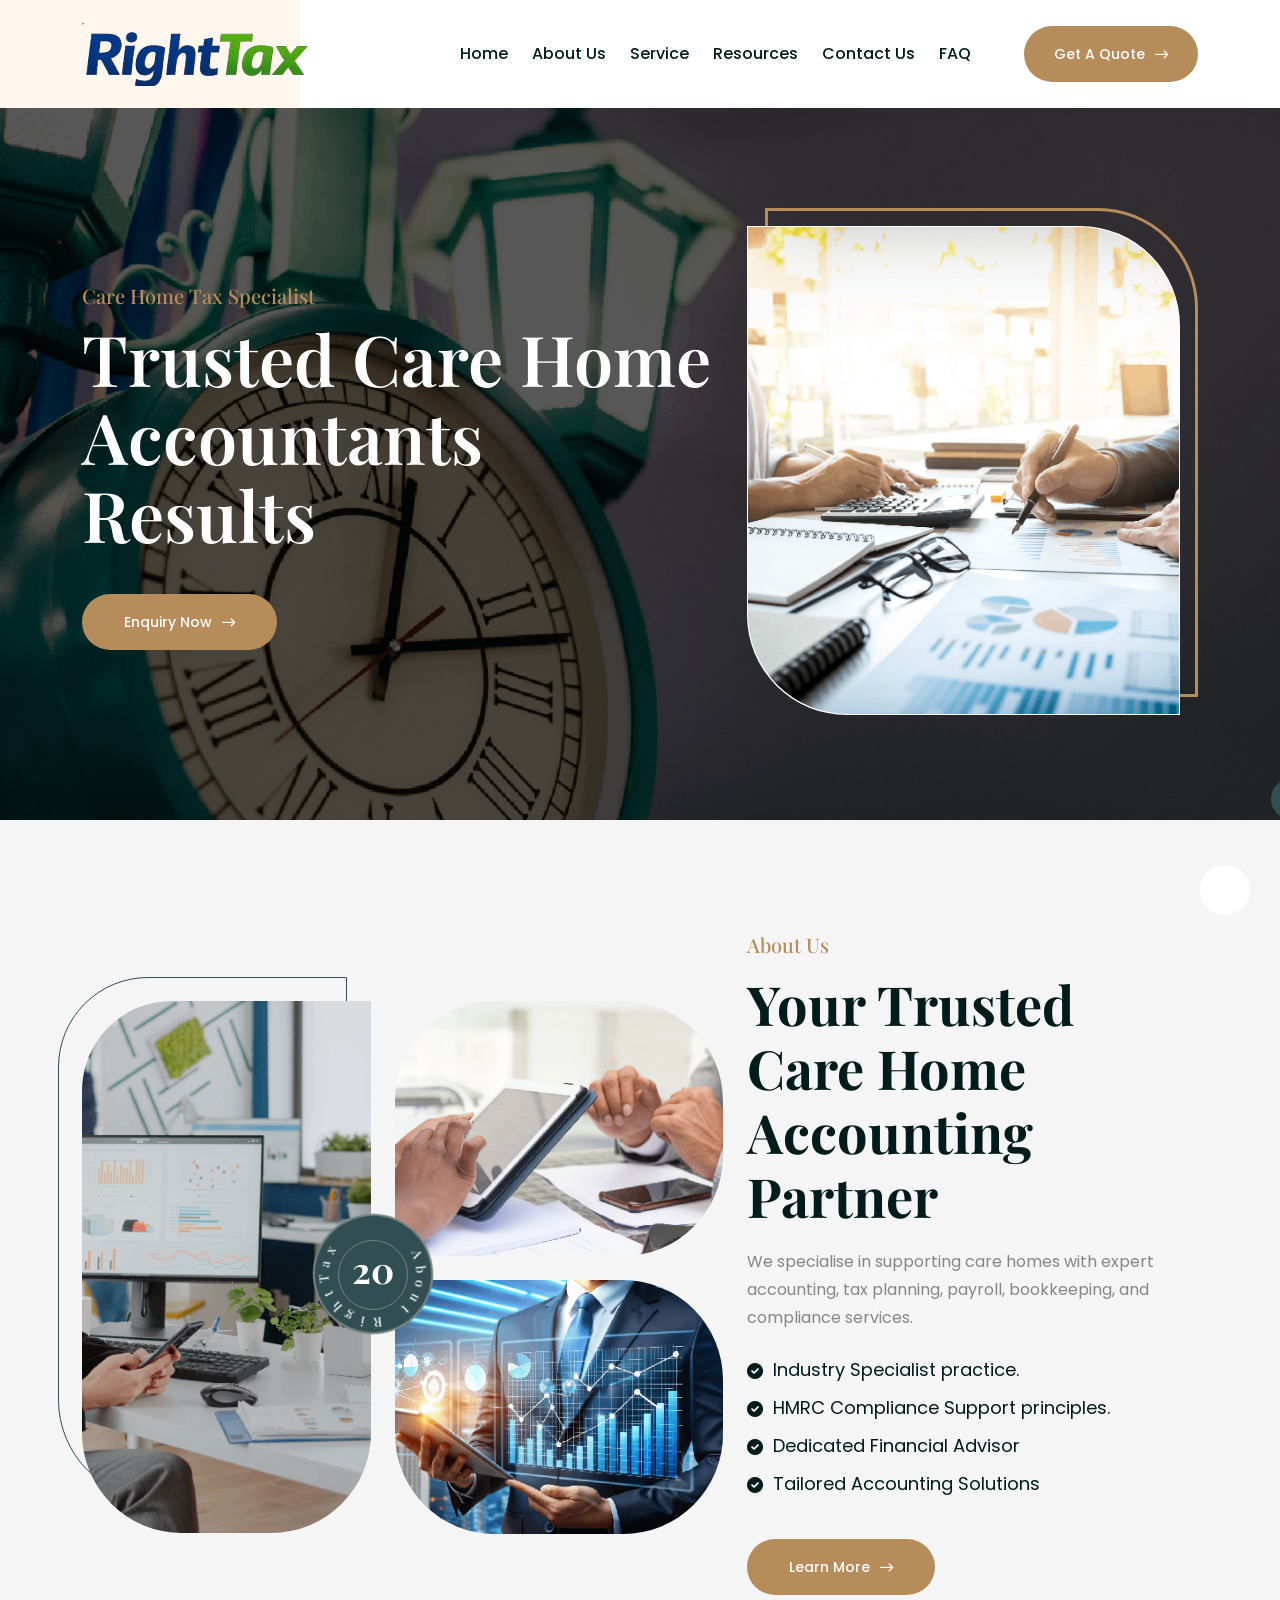
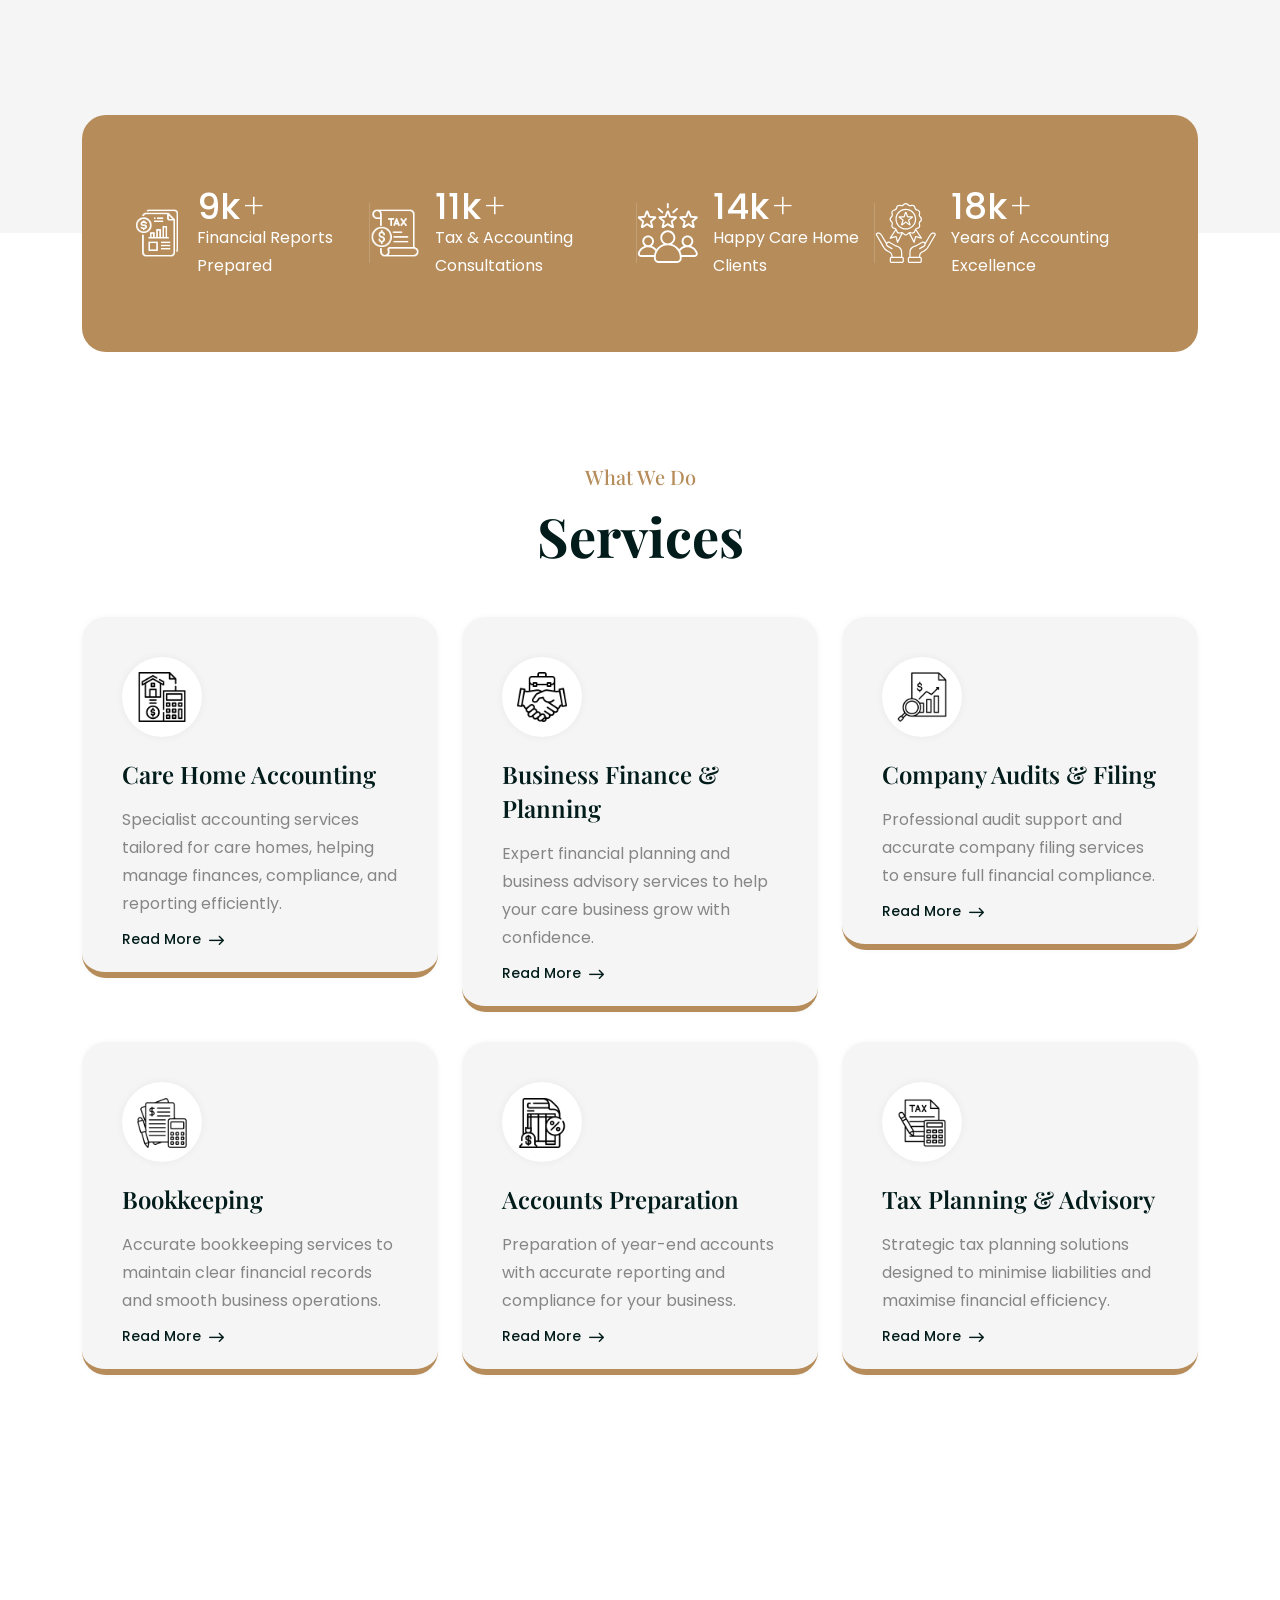
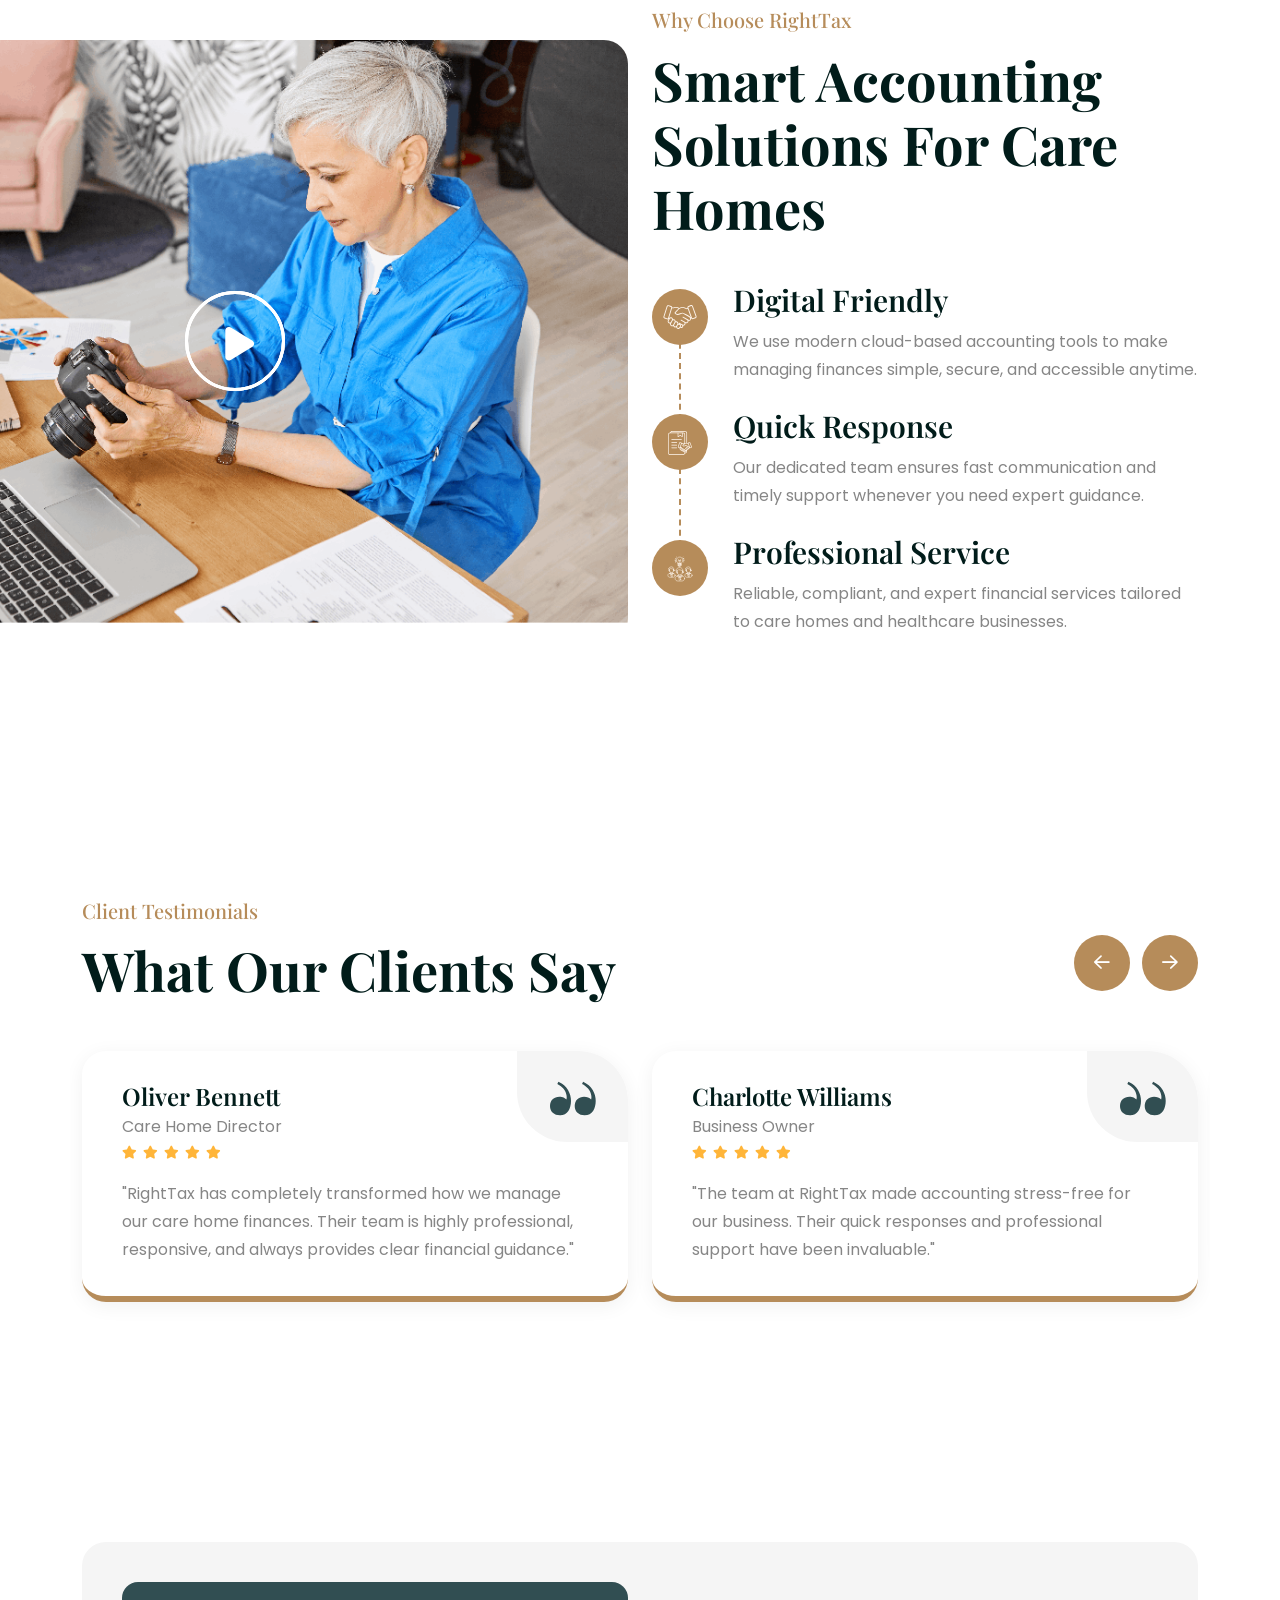
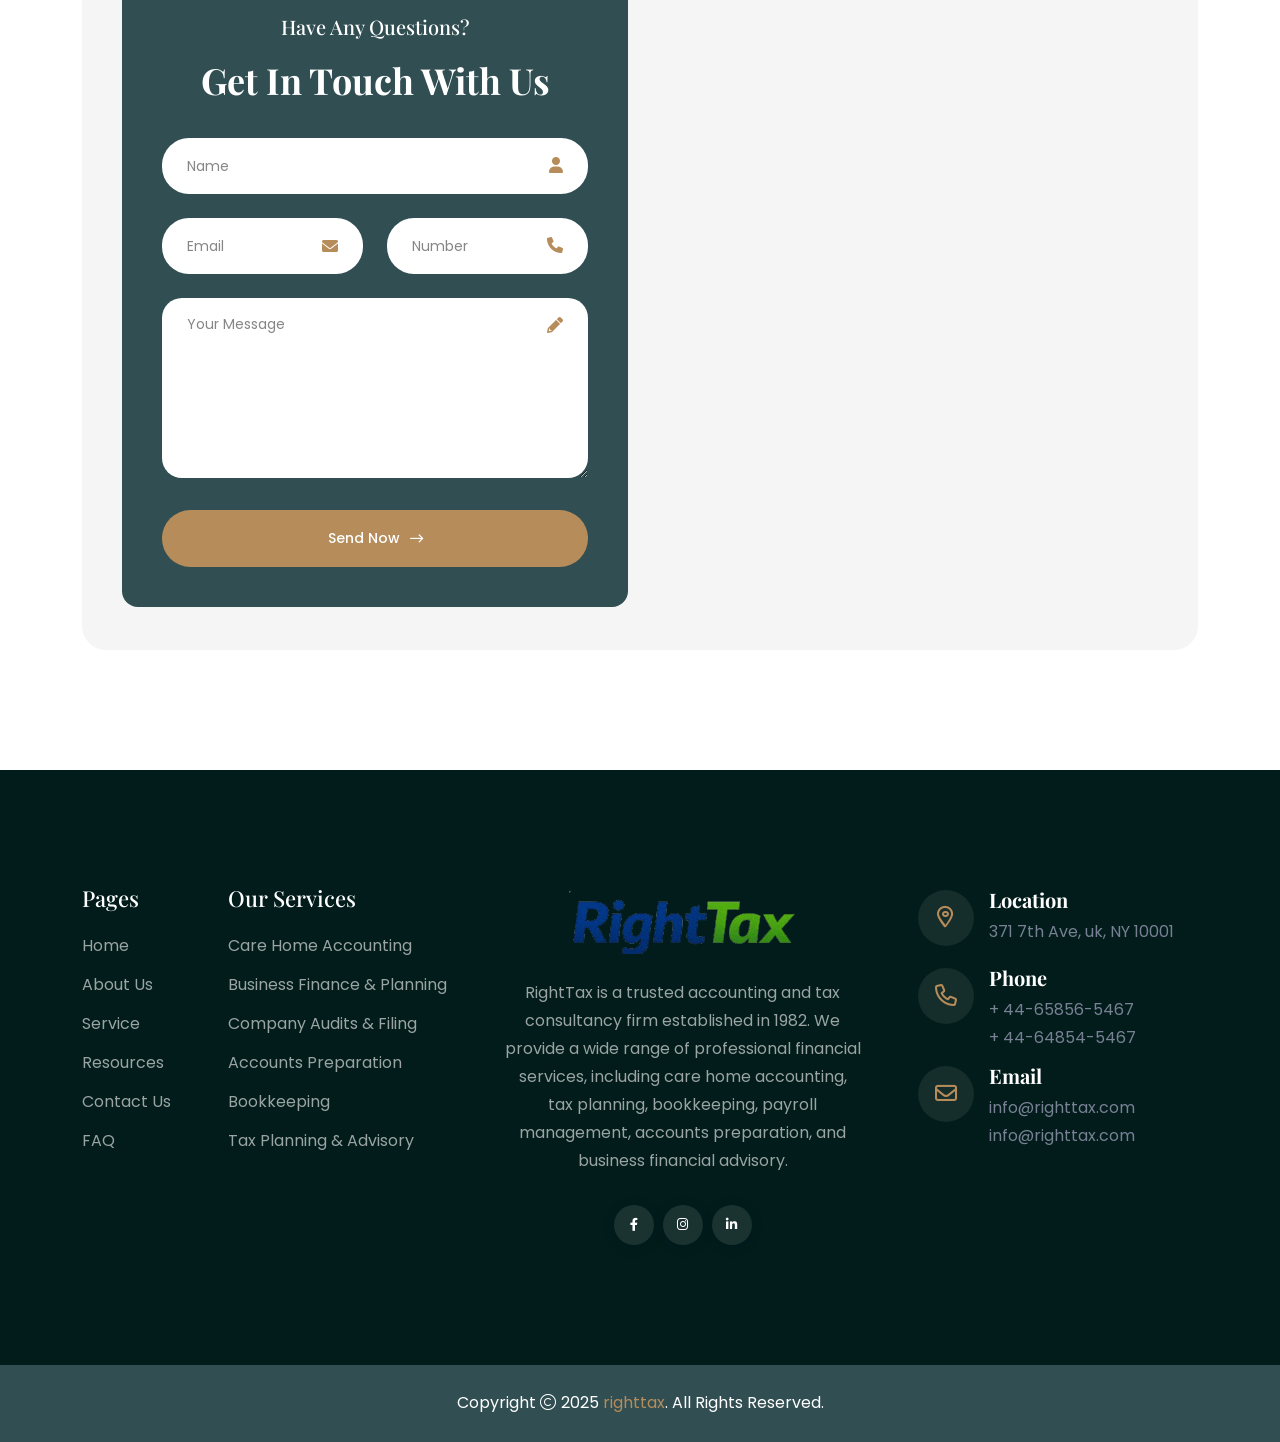
==== commit 10ae3343: "loader hidden" ====
--- a/index.html
+++ b/index.html
@@ -7,7 +7,7 @@
     <title>RightTax - Tax Planning & Advisory Services</title>
     
     <meta name="viewport" content="width=device-width,initial-scale=1,shrink-to-fit=no">
-    <link rel="apple-touch-icon" sizes="57x57" href="assets/img/favicons/apple-icon-57x57.png">
+    <!-- <link rel="apple-touch-icon" sizes="57x57" href="assets/img/favicons/apple-icon-57x57.png">
     <link rel="apple-touch-icon" sizes="60x60" href="assets/img/favicons/apple-icon-60x60.png">
     <link rel="apple-touch-icon" sizes="72x72" href="assets/img/favicons/apple-icon-72x72.png">
     <link rel="apple-touch-icon" sizes="76x76" href="assets/img/favicons/apple-icon-76x76.png">
@@ -19,7 +19,7 @@
     <link rel="icon" type="image/png" sizes="192x192" href="assets/img/favicons/android-icon-192x192.png">
     <link rel="icon" type="image/png" sizes="32x32" href="assets/img/favicons/favicon-32x32.png">
     <link rel="icon" type="image/png" sizes="96x96" href="assets/img/favicons/favicon-96x96.png">
-    <link rel="icon" type="image/png" sizes="16x16" href="assets/img/favicons/favicon-16x16.png">
+    <link rel="icon" type="image/png" sizes="16x16" href="assets/img/favicons/favicon-16x16.png"> -->
     <link rel="manifest" href="assets/img/favicons/manifest.json">
     <meta name="msapplication-TileColor" content="#ffffff">
     <meta name="msapplication-TileImage" content="assets/img/favicons/ms-icon-144x144.png">
@@ -35,11 +35,11 @@
 </head>
 
 <body class="">
-    <div class="preloader"><button class="th-btn preloaderCls">Cancel Preloader</button>
+    <!-- <div class="preloader"><button class="th-btn preloaderCls">Cancel Preloader</button>
         <div class="preloader-inner">
             <div class="loader"></div>
         </div>
-    </div>
+    </div> -->
    
     <div class="sidemenu-wrapper sidemenu-info d-none d-lg-block">
         <div class="sidemenu-content"><button class="closeButton sideMenuCls"><i class="far fa-times"></i></button>
@@ -160,19 +160,13 @@
         </div>
     </header>
     <div class="th-hero-wrapper hero-1" id="hero">
-        <div class="shape-mockup hero-img-shape-1">
-            <div class="logo-icon-wrap">
-                <div class="logo-icon"><img src="assets/img/icon/logo-icon.png" alt="img"></div>
-                <div class="logo-icon-wrap__text"><span class="logo-animation">Best Lawyer For You</span></div>
-            </div>
-        </div>
-        <div class="th-hero-bg" data-bg-src="assets/img/bg/hero_bg_1_1.jpg"><img src="assets/img/bg/hero1-overlay.png"
+      
+        <div class="th-hero-bg" data-bg-src="assets/img/slider-bg.png"><img src="assets/img/slider-bg.png"
                 alt="Hero overlay"></div>
         <div class="hero-1-scroll-icon-bg-shape scroll-down">
             <div class="hero-1-scroll-icon-wrap"><a href="#about-sec">
                     <div class="shape-thumb">
-                        <div class="icon-btn"><i class="fa-sharp fa-solid fa-arrow-down"></i></div><img
-                            src="assets/img/shape/hero-1-scroll-icon.png" alt="Image">
+                        <div class="icon-btn"><i class="fa-sharp fa-solid fa-arrow-down"></i></div>
                     </div>
                 </a></div>
         </div>
@@ -183,19 +177,19 @@
                         <div class="container">
                             <div class="row gy-4 align-items-center">
                                 <div class="col-xl-7 col-lg-7"><span class="sub-title" data-ani="slideinup"
-                                        data-ani-delay="0.2s">Your Legal Shield</span>
+                                        data-ani-delay="0.2s">Care Home Tax Specialist</span>
                                     <div data-ani="slideinup" data-ani-delay="0.4s">
-                                        <h1 class="hero-title">Experienced Lawyers, Proven</h1>
+                                        <h1 class="hero-title">Trusted Care Home Accountants</h1>
                                         <div class="hero-title">Results </div>
                                     </div>
                                     <div class="btn-group justify-content-center" data-ani="slideinup"
-                                        data-ani-delay="0.6s"><a href="contact.html" class="th-btn">Contact us <i
+                                        data-ani-delay="0.6s"><a href="#" class="th-btn">Enquiry Now <i
                                                 class="fa-regular fa-arrow-right-long"></i></a></div>
                                 </div>
                                 <div class="col-xl-5 col-lg-5">
                                     <div class="hero-img">
                                         <div class="img-main" data-ani="slideinrighthero" data-ani-delay="0.8s"><img
-                                                src="assets/img/hero/hero_1_1.png" alt="Image"></div>
+                                                src="assets/img/slider-3.png" alt="Image"></div>
                                     </div>
                                 </div>
                             </div>
@@ -207,32 +201,19 @@
                         <div class="container">
                             <div class="row gy-4 align-items-center">
                                 <div class="col-xl-7 col-lg-7"><span class="sub-title" data-ani="slideinup"
-                                        data-ani-delay="0.2s">Your Guardian in Law</span>
+                                        data-ani-delay="0.2s">Care Home Tax Specialist</span>
                                     <div data-ani="slideinup" data-ani-delay="0.4s">
-                                        <h1 class="hero-title">Experienced Attorneys, Trusted</h1>
-                                        <div class="hero-title">Results <span class="client-group-wrap"><span
-                                                    class="thumb"><img src="assets/img/icon/hero-1-title-1.png"
-                                                        alt="img"> </span><span class="client-group-wrap__content"><span
-                                                        class="client-group-wrap__box-title">We have to <span><span
-                                                                class="counter-number">2</span>k+</span> Happy Client
-                                                    </span><span class="client-group-wrap__box-review"><i
-                                                            class="fa-sharp fa-solid fa-star"></i> <i
-                                                            class="fa-sharp fa-solid fa-star"></i> <i
-                                                            class="fa-sharp fa-solid fa-star"></i> <i
-                                                            class="fa-sharp fa-solid fa-star"></i> <i
-                                                            class="fa-sharp fa-solid fa-star"></i> <span>4.5/5(<span
-                                                                class="counter-number">35</span>k<span
-                                                                class="plus">+</span>
-                                                            Reviews)</span></span></span></span></div>
+                                        <h1 class="hero-title">Why Care Homes Trust RightTax</h1>
+                                        <div class="hero-title">Results </div>
                                     </div>
                                     <div class="btn-group justify-content-center" data-ani="slideinup"
-                                        data-ani-delay="0.6s"><a href="contact.html" class="th-btn">Contact us <i
+                                        data-ani-delay="0.6s"><a href="#" class="th-btn">Enquiry Now <i
                                                 class="fa-regular fa-arrow-right-long"></i></a></div>
                                 </div>
                                 <div class="col-xl-5 col-lg-5">
                                     <div class="hero-img">
                                         <div class="img-main" data-ani="slideinrighthero" data-ani-delay="0.8s"><img
-                                                src="assets/img/hero/hero_1_2.png" alt="Image"></div>
+                                                src="assets/img/slider-2.png" alt="Image"></div>
                                     </div>
                                 </div>
                             </div>
@@ -244,32 +225,19 @@
                         <div class="container">
                             <div class="row gy-4 align-items-center">
                                 <div class="col-xl-7 col-lg-7"><span class="sub-title" data-ani="slideinup"
-                                        data-ani-delay="0.2s">Secure With Experience</span>
+                                        data-ani-delay="0.2s">Care Home Tax Specialist</span>
                                     <div data-ani="slideinup" data-ani-delay="0.4s">
-                                        <h1 class="hero-title">Committed Lawyers, Proven</h1>
-                                        <div class="hero-title">Results <span class="client-group-wrap"><span
-                                                    class="thumb"><img src="assets/img/icon/hero-1-title-1.png"
-                                                        alt="img"> </span><span class="client-group-wrap__content"><span
-                                                        class="client-group-wrap__box-title">We have to <span><span
-                                                                class="counter-number">2</span>k+</span> Happy Client
-                                                    </span><span class="client-group-wrap__box-review"><i
-                                                            class="fa-sharp fa-solid fa-star"></i> <i
-                                                            class="fa-sharp fa-solid fa-star"></i> <i
-                                                            class="fa-sharp fa-solid fa-star"></i> <i
-                                                            class="fa-sharp fa-solid fa-star"></i> <i
-                                                            class="fa-sharp fa-solid fa-star"></i> <span>4.5/5(<span
-                                                                class="counter-number">35</span>k<span
-                                                                class="plus">+</span>
-                                                            Reviews)</span></span></span></span></div>
+                                        <h1 class="hero-title">Specialist Accounting Services For Care Homes</h1>
+                                        <div class="hero-title">Results</div>
                                     </div>
                                     <div class="btn-group justify-content-center" data-ani="slideinup"
-                                        data-ani-delay="0.6s"><a href="contact.html" class="th-btn">Contact us <i
+                                        data-ani-delay="0.6s"><a href="#" class="th-btn">Enquiry Now <i
                                                 class="fa-regular fa-arrow-right-long"></i></a></div>
                                 </div>
                                 <div class="col-xl-5 col-lg-5">
                                     <div class="hero-img">
                                         <div class="img-main" data-ani="slideinrighthero" data-ani-delay="0.8s"><img
-                                                src="assets/img/hero/hero_1_3.png" alt="Image"></div>
+                                                src="assets/img/slider-1.png" alt="Image"></div>
                                     </div>
                                 </div>
                             </div>
@@ -281,52 +249,46 @@
         </div>
     </div>
     <div class="about-1-wrapper space bg-smoke2" id="about-sec">
-        <div class="shape-mockup jump" data-left="0%" data-bottom="0%"><img src="assets/img/shape/about1-left-shape.png"
-                alt="image"></div>
-        <div class="shape-mockup jump" data-top="11%" data-right="4%"><img src="assets/img/shape/about1-right-top.png"
-                alt="image"></div>
-        <div class="shape-mockup jump-reverse d-none d-md-block" data-right="0" data-bottom="4%"><img
-                src="assets/img/shape/about1-right-bottom.png" alt="image"></div>
+        <div class="shape-mockup jump" data-left="0%" data-bottom="0%"></div>
+        <div class="shape-mockup jump" data-top="11%" data-right="4%"></div>
+        <div class="shape-mockup jump-reverse d-none d-md-block" data-right="0" data-bottom="4%"></div>
         <div class="container">
             <div class="row gy-40 gx-60 align-items-center">
                 <div class="col-xl-7 mb-xl-0">
                     <div class="img-box1 about-1">
                         <div class="shape-mockup logo-shape">
                             <div class="logo-icon-wrap">
-                                <h4 class="logo-icon"><img src="assets/img/icon/logo-icon-white.png" alt="img"></h4>
-                                <div class="logo-icon-wrap__text bg-theme2"><span class="logo-animation">Best Lawyer For
-                                        You</span></div>
-                            </div>
-                        </div>
-                        <div class="img1"><img class="tilt-active" src="assets/img/about/about-1-left.jpg" alt="Image">
+                                <h4 class="logo-icon" style="color: white;">20</h4>
+                                <div class="logo-icon-wrap__text bg-theme2"><span class="logo-animation">About RightTax</span></div>
+                            </div>
+                        </div>
+                        <div class="img1"><img class="tilt-active" src="assets/img/about-1-left.png" alt="Image">
                         </div>
                         <div class="img2">
-                            <div class="img2-top"><img class="tilt-active" src="assets/img/about/about-1-right.jpg"
+                            <div class="img2-top"><img class="tilt-active" src="assets/img/about-1-right.png"
                                     alt="Image"></div>
-                            <div class="img2-bottom"><img class="tilt-active" src="assets/img/about/about-1-right-2.jpg"
+                            <div class="img2-bottom"><img class="tilt-active" src="assets/img/about-2-right.png"
                                     alt="Image"></div>
                         </div>
                     </div>
                 </div>
                 <div class="col-xl-5">
                     <div class="title-area mb-25"><span class="sub-title before-none">About Us</span>
-                        <h2 class="sec-title">A Legacy of Legal Excellence</h2>
-                        <p class="sec-text">Our team of experienced attorneys has a diverse range of expe rtise,
-                            covering a wide spectrum of legal areas. We specialize in corporate law, family law.</p>
+                        <h2 class="sec-title">Your Trusted Care Home Accounting Partner</h2>
+                        <p class="sec-text">We specialise in supporting care homes with expert accounting, tax planning, payroll, bookkeeping, and compliance services.</p>
                     </div>
                     <div class="checklist style2 mb-40">
                         <ul>
-                            <li><i class="fa-sharp fa-solid fa-circle-check"></i> Committed to excellence in legal
+                            <li><i class="fa-sharp fa-solid fa-circle-check"></i> Industry Specialist
                                 practice.</li>
-                            <li><i class="fa-sharp fa-solid fa-circle-check"></i> Act with honesty and uphold ethical
+                            <li><i class="fa-sharp fa-solid fa-circle-check"></i> HMRC Compliance Support
                                 principles.</li>
-                            <li><i class="fa-sharp fa-solid fa-circle-check"></i> Road Test Preparation with 98% success
+                            <li><i class="fa-sharp fa-solid fa-circle-check"></i>Dedicated Financial Advisor
                             </li>
-                            <li><i class="fa-sharp fa-solid fa-circle-check"></i> Meeting clients' needs is our
-                                priority.</li>
+                            <li><i class="fa-sharp fa-solid fa-circle-check"></i> Tailored Accounting Solutions</li>
                         </ul>
                     </div>
-                    <div><a href="about.html" class="th-btn style4">More About <i
+                    <div><a href="#" class="th-btn style4">Learn More <i
                                 class="fa-regular fa-arrow-right-long"></i></a></div>
                 </div>
             </div>
@@ -336,38 +298,38 @@
         <div class="container">
             <div class="counter-card-wrap">
                 <div class="counter-card">
-                    <div class="box-icon"><img src="assets/img/icon/counter_1_1.svg" alt="Icon"></div>
+                    <div class="box-icon"><img src="assets/img/tax.png" width="50" alt="Icon"></div>
                     <div class="media-body">
                         <h4 class="box-number"><span class="counter-number">10 </span>k <span
                                 class="plus-simple">+</span></h4>
-                        <p class="box-text">Case Done</p>
+                        <p class="box-text">Financial Reports Prepared</p>
                     </div>
                 </div>
                 <div class="divider"></div>
                 <div class="counter-card">
-                    <div class="box-icon"><img src="assets/img/icon/counter_1_2.svg" alt="Icon"></div>
+                    <div class="box-icon"><img src="assets/img/taxes (1).png" width="50" alt="Icon"></div>
                     <div class="media-body">
                         <h4 class="box-number"><span class="counter-number">12 </span>k <span
                                 class="plus-simple">+</span></h4>
-                        <p class="box-text">Expert Attorneys</p>
+                        <p class="box-text">Tax & Accounting Consultations</p>
                     </div>
                 </div>
                 <div class="divider"></div>
                 <div class="counter-card">
-                    <div class="box-icon"><img src="assets/img/icon/counter_1_3.svg" alt="Icon"></div>
+                    <div class="box-icon"><img src="assets/img/counter_1_3.svg" alt="Icon"></div>
                     <div class="media-body">
                         <h4 class="box-number"><span class="counter-number">15 </span>k <span
                                 class="plus-simple">+</span></h4>
-                        <p class="box-text">Happy Client</p>
+                        <p class="box-text">Happy Care Home Clients</p>
                     </div>
                 </div>
                 <div class="divider"></div>
                 <div class="counter-card">
-                    <div class="box-icon"><img src="assets/img/icon/counter_1_4.svg" alt="Icon"></div>
+                    <div class="box-icon"><img src="assets/img/counter_1_4.svg" alt="Icon"></div>
                     <div class="media-body">
                         <h4 class="box-number"><span class="counter-number">20 </span>k <span
                                 class="plus-simple">+</span></h4>
-                        <p class="box-text">Award Winning</p>
+                        <p class="box-text">Years of Accounting Excellence</p>
                     </div>
                 </div>
                 <div class="divider"></div>
@@ -379,403 +341,170 @@
             <div class="row justify-content-center">
                 <div class="col-xxl-6 col-xl-7 col-lg-7 col-md-8">
                     <div class="title-area text-center"><span class="sub-title justify-content-center">What We Do</span>
-                        <h2 class="sec-title">Legal Services We Offer</h2>
+                        <h2 class="sec-title">Services</h2>
                     </div>
                 </div>
             </div>
             <div class="row gy-30 justify-content-center">
-                <div class="col-xl-4 col-md-6">
-                    <div class="service-card">
-                        <div class="shape-mockup service_card-bg-1"><img src="assets/img/bg/service_card-bg-1_1.png"
-                                alt="shape img"></div>
-                        <div class="box-icon"><img src="assets/img/icon/service_card_1_1.svg" alt="Icon"></div>
-                        <div class="box-content">
-                            <h3 class="box-title"><a href="service-details.html">Criminal Law</a></h3>
-                            <p class="box-text">Defense representations for more various criminal charges.
-                                Investigations and evidence analysis. Bail applications and.</p>
-                        </div><a href="service-details.html" class="link-btn">Read More <i
-                                class="fa-regular fa-arrow-right-long"></i></a>
-                    </div>
-                </div>
-                <div class="col-xl-4 col-md-6">
-                    <div class="service-card">
-                        <div class="shape-mockup service_card-bg-1"><img src="assets/img/bg/service_card-bg-1_2.png"
-                                alt="shape img"></div>
-                        <div class="box-icon"><img src="assets/img/icon/service_card_1_2.svg" alt="Icon"></div>
-                        <div class="box-content">
-                            <h3 class="box-title"><a href="service-details.html">Corporate Law</a></h3>
-                            <p class="box-text">Legal advocacy for diverse and the of Conducting in-depth think and
-                                reviewing evidence filing bail of and.</p>
-                        </div><a href="service-details.html" class="link-btn">Read More <i
-                                class="fa-regular fa-arrow-right-long"></i></a>
-                    </div>
-                </div>
-                <div class="col-xl-4 col-md-6">
-                    <div class="service-card">
-                        <div class="shape-mockup service_card-bg-1"><img src="assets/img/bg/service_card-bg-1_3.png"
-                                alt="shape img"></div>
-                        <div class="box-icon"><img src="assets/img/icon/service_card_1_3.svg" alt="Icon"></div>
-                        <div class="box-content">
-                            <h3 class="box-title"><a href="service-details.html">Family Law</a></h3>
-                            <p class="box-text">Expert defense strategies for variety of criminal cases. Comprehensive
-                                evidence case analysis and in hearings.</p>
-                        </div><a href="service-details.html" class="link-btn">Read More <i
-                                class="fa-regular fa-arrow-right-long"></i></a>
-                    </div>
-                </div>
-                <div class="col-xl-4 col-md-6">
-                    <div class="service-card">
-                        <div class="shape-mockup service_card-bg-1"><img src="assets/img/bg/service_card-bg-1_4.png"
-                                alt="shape img"></div>
-                        <div class="box-icon"><img src="assets/img/icon/service_card_1_4.svg" alt="Icon"></div>
-                        <div class="box-content">
-                            <h3 class="box-title"><a href="service-details.html">Real Estate Law</a></h3>
-                            <p class="box-text">Representation in numerous criminal matters, including detailed invest.
-                                Assistance with bail procedures eval.</p>
-                        </div><a href="service-details.html" class="link-btn">Read More <i
-                                class="fa-regular fa-arrow-right-long"></i></a>
-                    </div>
-                </div>
-                <div class="col-xl-4 col-md-6">
-                    <div class="service-card">
-                        <div class="shape-mockup service_card-bg-1"><img src="assets/img/bg/service_card-bg-1_5.png"
-                                alt="shape img"></div>
-                        <div class="box-icon"><img src="assets/img/icon/service_card_1_5.svg" alt="Icon"></div>
-                        <div class="box-content">
-                            <h3 class="box-title"><a href="service-details.html">Personal Injury Law</a></h3>
-                            <p class="box-text">Professional legal defense for different types of criminal accusations.
-                                Careful examination of case details.</p>
-                        </div><a href="service-details.html" class="link-btn">Read More <i
-                                class="fa-regular fa-arrow-right-long"></i></a>
-                    </div>
-                </div>
-                <div class="col-xl-4 col-md-6">
-                    <div class="service-card">
-                        <div class="shape-mockup service_card-bg-1"><img src="assets/img/bg/service_card-bg-1_6.png"
-                                alt="shape img"></div>
-                        <div class="box-icon"><img src="assets/img/icon/service_card_1_6.svg" alt="Icon"></div>
-                        <div class="box-content">
-                            <h3 class="box-title"><a href="service-details.html">Health Care Policy</a></h3>
-                            <p class="box-text">Skilled advocacy for individuals facing various criminal charges. Invest
-                                support and prepare of bail motions.</p>
-                        </div><a href="service-details.html" class="link-btn">Read More <i
-                                class="fa-regular fa-arrow-right-long"></i></a>
-                    </div>
-                </div>
-            </div>
+
+    <!-- Service 1 -->
+    <div class="col-xl-4 col-md-6">
+        <div class="service-card">
+            <div class="shape-mockup service_card-bg-1">
+                <!-- <img src="assets/img/finance.png" width  alt="shape img"> -->
+            </div>
+            <div class="box-icon">
+                <img src="assets/img/finance.png" width="50" alt="Icon">
+            </div>
+            <div class="box-content">
+                <h3 class="box-title"><a href="#">Care Home Accounting</a></h3>
+                <p class="box-text">
+                    Specialist accounting services tailored for care homes, helping manage finances, compliance, and reporting efficiently.
+                </p>
+            </div>
+            <a href="#" class="link-btn">Read More <i class="fa-regular fa-arrow-right-long"></i></a>
+        </div>
+    </div>
+
+    <!-- Service 2 -->
+    <div class="col-xl-4 col-md-6">
+        <div class="service-card">
+            <div class="shape-mockup service_card-bg-1">
+                <!-- <img src="assets/img/cooperation.png"  width="50" alt="shape img"> -->
+            </div>
+            <div class="box-icon">
+                <img src="assets/img/cooperation.png" width="50" alt="Icon">
+            </div>
+            <div class="box-content">
+                <h3 class="box-title"><a href="#">Business Finance & Planning</a></h3>
+                <p class="box-text">
+                    Expert financial planning and business advisory services to help your care business grow with confidence.
+                </p>
+            </div>
+            <a href="#" class="link-btn">Read More <i class="fa-regular fa-arrow-right-long"></i></a>
+        </div>
+    </div>
+
+    <!-- Service 3 -->
+    <div class="col-xl-4 col-md-6">
+        <div class="service-card">
+            <div class="shape-mockup service_card-bg-1">
+                <!-- <img src="assets/img/disclosure.png" width="50" alt="shape img"> -->
+            </div>
+            <div class="box-icon">
+                <img src="assets/img/disclosure.png" width="50" alt="Icon">
+            </div>
+            <div class="box-content">
+                <h3 class="box-title"><a href="#">Company Audits & Filing</a></h3>
+                <p class="box-text">
+                    Professional audit support and accurate company filing services to ensure full financial compliance.
+                </p>
+            </div>
+            <a href="#" class="link-btn">Read More <i class="fa-regular fa-arrow-right-long"></i></a>
+        </div>
+    </div>
+
+    <!-- Service 4 -->
+    <div class="col-xl-4 col-md-6">
+        <div class="service-card">
+            <div class="shape-mockup service_card-bg-1">
+                <!-- <img src="assets/img/bookkeeping.png" width="50" alt="shape img"> -->
+            </div>
+            <div class="box-icon">
+                <img src="assets/img/bookkeeping.png" width="50" alt="Icon">
+            </div>
+            <div class="box-content">
+                <h3 class="box-title"><a href="#">Bookkeeping</a></h3>
+                <p class="box-text">
+                    Accurate bookkeeping services to maintain clear financial records and smooth business operations.
+                </p>
+            </div>
+            <a href="#" class="link-btn">Read More <i class="fa-regular fa-arrow-right-long"></i></a>
+        </div>
+    </div>
+
+    <!-- Service 5 -->
+    <div class="col-xl-4 col-md-6">
+        <div class="service-card">
+            <div class="shape-mockup service_card-bg-1">
+                <!-- <img src="assets/img/income.png" width="50" alt="shape img"> -->
+            </div>
+            <div class="box-icon">
+                <img src="assets/img/income.png" width="50" alt="Icon">
+            </div>
+            <div class="box-content">
+                <h3 class="box-title"><a href="#">Accounts Preparation</a></h3>
+                <p class="box-text">
+                    Preparation of year-end accounts with accurate reporting and compliance for your business.
+                </p>
+            </div>
+            <a href="#" class="link-btn">Read More <i class="fa-regular fa-arrow-right-long"></i></a>
+        </div>
+    </div>
+
+    <!-- Service 6 -->
+    <div class="col-xl-4 col-md-6">
+        <div class="service-card">
+            <div class="shape-mockup service_card-bg-1">
+                <!-- <img src="assets/img/tax-2-1.png" width="50" alt="shape img"> -->
+            </div>
+            <div class="box-icon">
+                <img src="assets/img/tax-2-1.png" width="50" alt="Icon">
+            </div>
+            <div class="box-content">
+                <h3 class="box-title"><a href="#">Tax Planning & Advisory</a></h3>
+                <p class="box-text">
+                    Strategic tax planning solutions designed to minimise liabilities and maximise financial efficiency.
+                </p>
+            </div>
+            <a href="#" class="link-btn">Read More <i class="fa-regular fa-arrow-right-long"></i></a>
+        </div>
+    </div>
+
+</div>
         </div>
     </section>
-    <section class="team-area-1 space overflow-hidden" data-overlay="title" data-opacity="8"
-        data-bg-src="assets/img/bg/team-1-bg.jpg" id="team-sec">
-        <div class="container">
-            <div class="row gx-60">
-                <div class="col-xl-4">
-                    <div class="team-1-sec-title">
-                        <div class="title-area"><span class="sub-title">Our Attorneys</span>
-                            <h2 class="sec-title text-white">Dedicated Lawyers, Proven Results</h2>
-                            <div class="button-wrapper"><a href="team.html" class="th-btn star-btn">More Attorney<i
-                                        class="fa-regular fa-arrow-right-long"></i></a></div>
-                        </div>
-                    </div>
-                </div>
-                <div class="col-xl-8">
-                    <div class="team-1-card-wrap">
-                        <div class="swiper has-shadow th-slider" id="teamSlider111"
-                            data-slider-options='{"breakpoints":{"0":{"slidesPerView":1},"576":{"slidesPerView":"2"},"768":{"slidesPerView":"2"},"992":{"slidesPerView":"4"},"1200":{"slidesPerView":"4"}}}'>
-                            <div class="swiper-wrapper">
-                                <div class="swiper-slide">
-                                    <div class="team-card">
-                                        <div class="team-img"><img src="assets/img/team/team_1_1.jpg" alt="Team"></div>
-                                        <div class="team-content">
-                                            <h3 class="box-title"><a href="team-details.html">Michel phelops</a></h3>
-                                            <span class="team-desig">Chief Justice</span>
-                                        </div>
-                                        <div class="team-content-hover-wrap">
-                                            <div class="team-content-hover">
-                                                <div class="team-img"><img src="assets/img/team/team_1_1.jpg"
-                                                        alt="Team"></div>
-                                                <div class="hover-inner">
-                                                    <h3 class="box-title"><a href="team-details.html">Michel phelops</a>
-                                                    </h3><span class="team-desig">Chief Justice</span>
-                                                    <div class="team-social">
-                                                        <div class="th-social"><a target="_blank"
-                                                                href="https://facebook.com/"><i
-                                                                    class="fab fa-facebook-f"></i></a> <a
-                                                                target="_blank" href="https://twitter.com/"><i
-                                                                    class="fab fa-twitter"></i></a> <a target="_blank"
-                                                                href="https://instagram.com/"><i
-                                                                    class="fab fa-instagram"></i></a> <a target="_blank"
-                                                                href="https://linkedin.com/"><i
-                                                                    class="fab fa-linkedin-in"></i></a></div>
-                                                    </div>
-                                                </div>
-                                            </div>
-                                        </div>
-                                    </div>
-                                </div>
-                                <div class="swiper-slide">
-                                    <div class="team-card">
-                                        <div class="team-img"><img src="assets/img/team/team_1_2.jpg" alt="Team"></div>
-                                        <div class="team-content">
-                                            <h3 class="box-title"><a href="team-details.html">Sarah Rahman</a></h3><span
-                                                class="team-desig">Attorney</span>
-                                        </div>
-                                        <div class="team-content-hover-wrap">
-                                            <div class="team-content-hover">
-                                                <div class="team-img"><img src="assets/img/team/team_1_2.jpg"
-                                                        alt="Team"></div>
-                                                <div class="hover-inner">
-                                                    <h3 class="box-title"><a href="team-details.html">Sarah Rahman</a>
-                                                    </h3><span class="team-desig">Attorney</span>
-                                                    <div class="team-social">
-                                                        <div class="th-social"><a target="_blank"
-                                                                href="https://facebook.com/"><i
-                                                                    class="fab fa-facebook-f"></i></a> <a
-                                                                target="_blank" href="https://twitter.com/"><i
-                                                                    class="fab fa-twitter"></i></a> <a target="_blank"
-                                                                href="https://instagram.com/"><i
-                                                                    class="fab fa-instagram"></i></a> <a target="_blank"
-                                                                href="https://linkedin.com/"><i
-                                                                    class="fab fa-linkedin-in"></i></a></div>
-                                                    </div>
-                                                </div>
-                                            </div>
-                                        </div>
-                                    </div>
-                                </div>
-                                <div class="swiper-slide">
-                                    <div class="team-card">
-                                        <div class="team-img"><img src="assets/img/team/team_1_3.jpg" alt="Team"></div>
-                                        <div class="team-content">
-                                            <h3 class="box-title"><a href="team-details.html">Smith Miller</a></h3><span
-                                                class="team-desig">Attorney</span>
-                                        </div>
-                                        <div class="team-content-hover-wrap">
-                                            <div class="team-content-hover">
-                                                <div class="team-img"><img src="assets/img/team/team_1_3.jpg"
-                                                        alt="Team"></div>
-                                                <div class="hover-inner">
-                                                    <h3 class="box-title"><a href="team-details.html">Smith Miller</a>
-                                                    </h3><span class="team-desig">Attorney</span>
-                                                    <div class="team-social">
-                                                        <div class="th-social"><a target="_blank"
-                                                                href="https://facebook.com/"><i
-                                                                    class="fab fa-facebook-f"></i></a> <a
-                                                                target="_blank" href="https://twitter.com/"><i
-                                                                    class="fab fa-twitter"></i></a> <a target="_blank"
-                                                                href="https://instagram.com/"><i
-                                                                    class="fab fa-instagram"></i></a> <a target="_blank"
-                                                                href="https://linkedin.com/"><i
-                                                                    class="fab fa-linkedin-in"></i></a></div>
-                                                    </div>
-                                                </div>
-                                            </div>
-                                        </div>
-                                    </div>
-                                </div>
-                                <div class="swiper-slide">
-                                    <div class="team-card">
-                                        <div class="team-img"><img src="assets/img/team/team_1_4.jpg" alt="Team"></div>
-                                        <div class="team-content">
-                                            <h3 class="box-title"><a href="team-details.html">Samira Dsuza</a></h3><span
-                                                class="team-desig">Attorney</span>
-                                        </div>
-                                        <div class="team-content-hover-wrap">
-                                            <div class="team-content-hover">
-                                                <div class="team-img"><img src="assets/img/team/team_1_4.jpg"
-                                                        alt="Team"></div>
-                                                <div class="hover-inner">
-                                                    <h3 class="box-title"><a href="team-details.html">Samira Dsuza</a>
-                                                    </h3><span class="team-desig">Attorney</span>
-                                                    <div class="team-social">
-                                                        <div class="th-social"><a target="_blank"
-                                                                href="https://facebook.com/"><i
-                                                                    class="fab fa-facebook-f"></i></a> <a
-                                                                target="_blank" href="https://twitter.com/"><i
-                                                                    class="fab fa-twitter"></i></a> <a target="_blank"
-                                                                href="https://instagram.com/"><i
-                                                                    class="fab fa-instagram"></i></a> <a target="_blank"
-                                                                href="https://linkedin.com/"><i
-                                                                    class="fab fa-linkedin-in"></i></a></div>
-                                                    </div>
-                                                </div>
-                                            </div>
-                                        </div>
-                                    </div>
-                                </div>
-                                <div class="swiper-slide">
-                                    <div class="team-card">
-                                        <div class="team-img"><img src="assets/img/team/team_1_5.jpg" alt="Team"></div>
-                                        <div class="team-content">
-                                            <h3 class="box-title"><a href="team-details.html">Poppy Linda</a></h3><span
-                                                class="team-desig">Attorney</span>
-                                        </div>
-                                        <div class="team-content-hover-wrap">
-                                            <div class="team-content-hover">
-                                                <div class="team-img"><img src="assets/img/team/team_1_5.jpg"
-                                                        alt="Team"></div>
-                                                <div class="hover-inner">
-                                                    <h3 class="box-title"><a href="team-details.html">Poppy Linda</a>
-                                                    </h3><span class="team-desig">Attorney</span>
-                                                    <div class="team-social">
-                                                        <div class="th-social"><a target="_blank"
-                                                                href="https://facebook.com/"><i
-                                                                    class="fab fa-facebook-f"></i></a> <a
-                                                                target="_blank" href="https://twitter.com/"><i
-                                                                    class="fab fa-twitter"></i></a> <a target="_blank"
-                                                                href="https://instagram.com/"><i
-                                                                    class="fab fa-instagram"></i></a> <a target="_blank"
-                                                                href="https://linkedin.com/"><i
-                                                                    class="fab fa-linkedin-in"></i></a></div>
-                                                    </div>
-                                                </div>
-                                            </div>
-                                        </div>
-                                    </div>
-                                </div>
-                                <div class="swiper-slide">
-                                    <div class="team-card">
-                                        <div class="team-img"><img src="assets/img/team/team_1_6.jpg" alt="Team"></div>
-                                        <div class="team-content">
-                                            <h3 class="box-title"><a href="team-details.html">Sarah Rahman</a></h3><span
-                                                class="team-desig">Attorney</span>
-                                        </div>
-                                        <div class="team-content-hover-wrap">
-                                            <div class="team-content-hover">
-                                                <div class="team-img"><img src="assets/img/team/team_1_6.jpg"
-                                                        alt="Team"></div>
-                                                <div class="hover-inner">
-                                                    <h3 class="box-title"><a href="team-details.html">Sarah Rahman</a>
-                                                    </h3><span class="team-desig">Attorney</span>
-                                                    <div class="team-social">
-                                                        <div class="th-social"><a target="_blank"
-                                                                href="https://facebook.com/"><i
-                                                                    class="fab fa-facebook-f"></i></a> <a
-                                                                target="_blank" href="https://twitter.com/"><i
-                                                                    class="fab fa-twitter"></i></a> <a target="_blank"
-                                                                href="https://instagram.com/"><i
-                                                                    class="fab fa-instagram"></i></a> <a target="_blank"
-                                                                href="https://linkedin.com/"><i
-                                                                    class="fab fa-linkedin-in"></i></a></div>
-                                                    </div>
-                                                </div>
-                                            </div>
-                                        </div>
-                                    </div>
-                                </div>
-                                <div class="swiper-slide">
-                                    <div class="team-card">
-                                        <div class="team-img"><img src="assets/img/team/team_1_7.jpg" alt="Team"></div>
-                                        <div class="team-content">
-                                            <h3 class="box-title"><a href="team-details.html">Smith Miller</a></h3><span
-                                                class="team-desig">Attorney</span>
-                                        </div>
-                                        <div class="team-content-hover-wrap">
-                                            <div class="team-content-hover">
-                                                <div class="team-img"><img src="assets/img/team/team_1_7.jpg"
-                                                        alt="Team"></div>
-                                                <div class="hover-inner">
-                                                    <h3 class="box-title"><a href="team-details.html">Smith Miller</a>
-                                                    </h3><span class="team-desig">Attorney</span>
-                                                    <div class="team-social">
-                                                        <div class="th-social"><a target="_blank"
-                                                                href="https://facebook.com/"><i
-                                                                    class="fab fa-facebook-f"></i></a> <a
-                                                                target="_blank" href="https://twitter.com/"><i
-                                                                    class="fab fa-twitter"></i></a> <a target="_blank"
-                                                                href="https://instagram.com/"><i
-                                                                    class="fab fa-instagram"></i></a> <a target="_blank"
-                                                                href="https://linkedin.com/"><i
-                                                                    class="fab fa-linkedin-in"></i></a></div>
-                                                    </div>
-                                                </div>
-                                            </div>
-                                        </div>
-                                    </div>
-                                </div>
-                                <div class="swiper-slide">
-                                    <div class="team-card">
-                                        <div class="team-img"><img src="assets/img/team/team_1_8.jpg" alt="Team"></div>
-                                        <div class="team-content">
-                                            <h3 class="box-title"><a href="team-details.html">Samira Dsuza</a></h3><span
-                                                class="team-desig">Attorney</span>
-                                        </div>
-                                        <div class="team-content-hover-wrap">
-                                            <div class="team-content-hover">
-                                                <div class="team-img"><img src="assets/img/team/team_1_8.jpg"
-                                                        alt="Team"></div>
-                                                <div class="hover-inner">
-                                                    <h3 class="box-title"><a href="team-details.html">Samira Dsuza</a>
-                                                    </h3><span class="team-desig">Attorney</span>
-                                                    <div class="team-social">
-                                                        <div class="th-social"><a target="_blank"
-                                                                href="https://facebook.com/"><i
-                                                                    class="fab fa-facebook-f"></i></a> <a
-                                                                target="_blank" href="https://twitter.com/"><i
-                                                                    class="fab fa-twitter"></i></a> <a target="_blank"
-                                                                href="https://instagram.com/"><i
-                                                                    class="fab fa-instagram"></i></a> <a target="_blank"
-                                                                href="https://linkedin.com/"><i
-                                                                    class="fab fa-linkedin-in"></i></a></div>
-                                                    </div>
-                                                </div>
-                                            </div>
-                                        </div>
-                                    </div>
-                                </div>
-                            </div>
-                        </div><button data-slider-prev="#teamSlider111" class="slider-arrow slider-prev"><i
-                                class="far fa-arrow-left"></i></button> <button data-slider-next="#teamSlider111"
-                            class="slider-arrow slider-next"><i class="far fa-arrow-right"></i></button>
-                    </div>
-                </div>
-            </div>
-        </div>
-    </section>
+
     <section class="space" id="process-sec">
-        <div class="shape-mockup jump" data-right="0" data-bottom="0"><img src="assets/img/shape/process-1-shape.png"
-                alt="image"></div>
+        <div class="shape-mockup jump" data-right="0" data-bottom="0"></div>
         <div class="container">
             <div class="row gy-40 gx-50 align-items-center">
                 <div class="col-xl-6 mb-xl-0">
                     <div class="process-thumb">
                         <div class="img-box1">
-                            <div class="process-play-btn-wrap"><a href="https://www.youtube.com/watch?v=_sI_Ps7JSEk"
+                            <div class="process-play-btn-wrap"><a href="#"
                                     class="play-btn style2 popup-video"><i class="fa-sharp fa-solid fa-play"></i></a>
-                            </div><img src="assets/img/process/process-1.jpg" alt="image">
+                            </div><img src="assets/img/process-1.png" alt="image">
                         </div>
                     </div>
                 </div>
                 <div class="col-xl-6">
-                    <div class="title-area"><span class="sub-title before-none">Work Process</span>
-                        <h2 class="sec-title">Navigating the Law: Your Assurance of Peace</h2>
+                    <div class="title-area"><span class="sub-title before-none">Why Choose RightTax</span>
+                        <h2 class="sec-title">Smart Accounting Solutions For Care Homes</h2>
                     </div>
                     <div class="process-bottom">
                         <div class="process-bottom-item">
-                            <div class="process-bottom-item__icon"><img src="assets/img/icon/process-1-icon-1.svg"
+                            <div class="process-bottom-item__icon"><img src="assets/img/process-1-icon-1.svg"
                                     alt="img"></div>
                             <div class="process-bottom-item__content">
-                                <h5 class="box-title">Initial Consultation</h5>
-                                <p>Our experienced lawyers thoroughly analyze the facts of each case. They then apply
-                                    the relevant laws to provide clear.</p>
+                                <h5 class="box-title">Digital Friendly</h5>
+                                <p>We use modern cloud-based accounting tools to make managing finances simple, secure, and accessible anytime.</p>
                             </div>
                         </div>
                         <div class="process-bottom-item">
-                            <div class="process-bottom-item__icon"><img src="assets/img/icon/process-1-icon-2.svg"
+                            <div class="process-bottom-item__icon"><img src="assets/img/process-1-icon-2.svg"
                                     alt="img"></div>
                             <div class="process-bottom-item__content">
-                                <h5 class="box-title">Case Evaluation</h5>
-                                <p>We prioritize understanding your concerns and aligning with your goals. Your
-                                    satisfaction is our top priority.</p>
+                                <h5 class="box-title">Quick Response</h5>
+                                <p>Our dedicated team ensures fast communication and timely support whenever you need expert guidance.</p>
                             </div>
                         </div>
                         <div class="process-bottom-item">
-                            <div class="process-bottom-item__icon"><img src="assets/img/icon/process-1-icon-3.svg"
+                            <div class="process-bottom-item__icon"><img src="assets/img/process-1-icon-3.svg"
                                     alt="img"></div>
                             <div class="process-bottom-item__content">
-                                <h5 class="box-title">Legal Strategy</h5>
-                                <p>We develop a customized plan to protect your rights and achieve the best possible
-                                    outcome.</p>
+                                <h5 class="box-title">Professional Service</h5>
+                                <p>Reliable, compliant, and expert financial services tailored to care homes and healthcare businesses.</p>
                             </div>
                         </div>
                     </div>
@@ -803,118 +532,139 @@
                 </div>
             </div>
             <div class="testi-card-slide">
-                <div class="swiper has-shadow th-slider" id="testiSlide11"
-                    data-slider-options='{"breakpoints":{"0":{"slidesPerView":1},"576":{"slidesPerView":"1"},"768":{"slidesPerView":"1"},"992":{"slidesPerView":"2"},"1200":{"slidesPerView":"2"}}}'>
-                    <div class="swiper-wrapper">
-                        <div class="swiper-slide">
-                            <div class="testi-block" dir="ltr">
-                                <div class="testi-icon-1-top"><img src="assets/img/icon/testi-icon-1-top.svg"
-                                        alt="image"></div>
-                                <div class="testi-block-top">
-                                    <div class="box-img"><img src="assets/img/testimonial/testi_1_1.jpg" alt="Avater">
-                                    </div>
-                                    <div class="content">
-                                        <h3 class="box-title">Monica D’suza</h3>
-                                        <p class="box-desig">Ui/Ux Designer</p>
-                                        <div class="box-review"><i class="fa-sharp fa-solid fa-star"></i><i
-                                                class="fa-sharp fa-solid fa-star"></i><i
-                                                class="fa-sharp fa-solid fa-star"></i><i
-                                                class="fa-sharp fa-solid fa-star"></i><i
-                                                class="fa-sharp fa-solid fa-star"></i></div>
-                                    </div>
-                                </div>
-                                <p class="box-text">"I was struggling with family law for months before I found abc.
-                                    They not only provided me with the solution I needed, but they also educated me on
-                                    how to prevent the issue from happening again. Their team is incredibly
-                                    knowledgeable and patient, and they always go the extra mile to ensure customer
-                                    satisfaction. I am so grateful for their help and would recommend them to anyone."
-                                </p>
-                            </div>
-                        </div>
-                        <div class="swiper-slide">
-                            <div class="testi-block" dir="ltr">
-                                <div class="testi-icon-1-top"><img src="assets/img/icon/testi-icon-1-top.svg"
-                                        alt="image"></div>
-                                <div class="testi-block-top">
-                                    <div class="box-img"><img src="assets/img/testimonial/testi_1_2.jpg" alt="Avater">
-                                    </div>
-                                    <div class="content">
-                                        <h3 class="box-title">Teresa Hamilton</h3>
-                                        <p class="box-desig">Ui/Ux Designer</p>
-                                        <div class="box-review"><i class="fa-sharp fa-solid fa-star"></i><i
-                                                class="fa-sharp fa-solid fa-star"></i><i
-                                                class="fa-sharp fa-solid fa-star"></i><i
-                                                class="fa-sharp fa-solid fa-star"></i><i
-                                                class="fa-sharp fa-solid fa-star"></i></div>
-                                    </div>
-                                </div>
-                                <p class="box-text">"I had been facing challenges with family law for months until I
-                                    discovered abc. They not only resolved my issues effectively but also guided me on
-                                    how to avoid similar problems in the future. Their team is highly skilled, patient,
-                                    and always prioritizes customer satisfaction. I truly appreciate their support okay
-                                    this is right for it and would highly recommend them to others."</p>
-                            </div>
-                        </div>
-                        <div class="swiper-slide">
-                            <div class="testi-block" dir="ltr">
-                                <div class="testi-icon-1-top"><img src="assets/img/icon/testi-icon-1-top.svg"
-                                        alt="image"></div>
-                                <div class="testi-block-top">
-                                    <div class="box-img"><img src="assets/img/testimonial/testi_1_3.jpg" alt="Avater">
-                                    </div>
-                                    <div class="content">
-                                        <h3 class="box-title">Monks Millar</h3>
-                                        <p class="box-desig">Ui/Ux Designer</p>
-                                        <div class="box-review"><i class="fa-sharp fa-solid fa-star"></i><i
-                                                class="fa-sharp fa-solid fa-star"></i><i
-                                                class="fa-sharp fa-solid fa-star"></i><i
-                                                class="fa-sharp fa-solid fa-star"></i><i
-                                                class="fa-sharp fa-solid fa-star"></i></div>
-                                    </div>
-                                </div>
-                                <p class="box-text">"I was struggling with family law for months before I found abc.
-                                    They not only provided me with the solution I needed, but they also educated me on
-                                    how to prevent the issue from happening again. Their team is incredibly
-                                    knowledgeable and patient, and they always go the extra mile to ensure customer
-                                    satisfaction. I am so grateful for their help and would recommend them to anyone."
-                                </p>
-                            </div>
-                        </div>
-                        <div class="swiper-slide">
-                            <div class="testi-block" dir="ltr">
-                                <div class="testi-icon-1-top"><img src="assets/img/icon/testi-icon-1-top.svg"
-                                        alt="image"></div>
-                                <div class="testi-block-top">
-                                    <div class="box-img"><img src="assets/img/testimonial/testi_1_4.jpg" alt="Avater">
-                                    </div>
-                                    <div class="content">
-                                        <h3 class="box-title">William Hazelip</h3>
-                                        <p class="box-desig">Ui/Ux Designer</p>
-                                        <div class="box-review"><i class="fa-sharp fa-solid fa-star"></i><i
-                                                class="fa-sharp fa-solid fa-star"></i><i
-                                                class="fa-sharp fa-solid fa-star"></i><i
-                                                class="fa-sharp fa-solid fa-star"></i><i
-                                                class="fa-sharp fa-solid fa-star"></i></div>
-                                    </div>
-                                </div>
-                                <p class="box-text">"Navigating family law issues was overwhelming for months until I
-                                    came across abc. They didn’t just solve how to prevent the issue from happening
-                                    again my problem—they empowered me with knowledge to manage such situations better.
-                                    Their expertise and dedication to client satisfaction left okay no problem a lasting
-                                    impression. I’m forever grateful and highly endorse their services."</p>
-                            </div>
-                        </div>
-                    </div>
-                </div>
-            </div>
+    <div class="swiper has-shadow th-slider" id="testiSlide11"
+        data-slider-options='{"breakpoints":{"0":{"slidesPerView":1},"576":{"slidesPerView":"1"},"768":{"slidesPerView":"1"},"992":{"slidesPerView":"2"},"1200":{"slidesPerView":"2"}}}'>
+
+        <div class="swiper-wrapper">
+
+            <!-- Testimonial 1 -->
+            <div class="swiper-slide">
+                <div class="testi-block" dir="ltr">
+                    <div class="testi-icon-1-top">
+                        <img src="assets/img/icon/testi-icon-1-top.svg" alt="image">
+                    </div>
+
+                    <div class="testi-block-top">
+                       
+
+                        <div class="content">
+                            <h3 class="box-title">Oliver Bennett</h3>
+                            <p class="box-desig">Care Home Director</p>
+
+                            <div class="box-review">
+                                <i class="fa-sharp fa-solid fa-star"></i>
+                                <i class="fa-sharp fa-solid fa-star"></i>
+                                <i class="fa-sharp fa-solid fa-star"></i>
+                                <i class="fa-sharp fa-solid fa-star"></i>
+                                <i class="fa-sharp fa-solid fa-star"></i>
+                            </div>
+                        </div>
+                    </div>
+
+                    <p class="box-text">
+                        "RightTax has completely transformed how we manage our care home finances.
+                        Their team is highly professional, responsive, and always provides clear financial guidance."
+                    </p>
+                </div>
+            </div>
+
+            <!-- Testimonial 2 -->
+            <div class="swiper-slide">
+                <div class="testi-block" dir="ltr">
+                    <div class="testi-icon-1-top">
+                        <img src="assets/img/icon/testi-icon-1-top.svg" alt="image">
+                    </div>
+
+                    <div class="testi-block-top">
+                      
+
+                        <div class="content">
+                            <h3 class="box-title">Charlotte Williams</h3>
+                            <p class="box-desig">Business Owner</p>
+
+                            <div class="box-review">
+                                <i class="fa-sharp fa-solid fa-star"></i>
+                                <i class="fa-sharp fa-solid fa-star"></i>
+                                <i class="fa-sharp fa-solid fa-star"></i>
+                                <i class="fa-sharp fa-solid fa-star"></i>
+                                <i class="fa-sharp fa-solid fa-star"></i>
+                            </div>
+                        </div>
+                    </div>
+
+                    <p class="box-text">
+                        "The team at RightTax made accounting stress-free for our business.
+                        Their quick responses and professional support have been invaluable."
+                    </p>
+                </div>
+            </div>
+
+            <!-- Testimonial 3 -->
+            <div class="swiper-slide">
+                <div class="testi-block" dir="ltr">
+                
+
+                    <div class="testi-block-top">
+                       
+
+                        <div class="content">
+                            <h3 class="box-title">James Thompson</h3>
+                            <p class="box-desig">Healthcare Manager</p>
+
+                            <div class="box-review">
+                                <i class="fa-sharp fa-solid fa-star"></i>
+                                <i class="fa-sharp fa-solid fa-star"></i>
+                                <i class="fa-sharp fa-solid fa-star"></i>
+                                <i class="fa-sharp fa-solid fa-star"></i>
+                                <i class="fa-sharp fa-solid fa-star"></i>
+                            </div>
+                        </div>
+                    </div>
+
+                    <p class="box-text">
+                        "We’ve worked with RightTax for years and their expertise has helped us stay financially organised and compliant."
+                    </p>
+                </div>
+            </div>
+
+            <!-- Testimonial 4 -->
+            <div class="swiper-slide">
+                <div class="testi-block" dir="ltr">
+                   
+
+                    <div class="testi-block-top">
+                       
+
+                        <div class="content">
+                            <h3 class="box-title">Emily Carter</h3>
+                            <p class="box-desig">Care Services Provider</p>
+
+                            <div class="box-review">
+                                <i class="fa-sharp fa-solid fa-star"></i>
+                                <i class="fa-sharp fa-solid fa-star"></i>
+                                <i class="fa-sharp fa-solid fa-star"></i>
+                                <i class="fa-sharp fa-solid fa-star"></i>
+                                <i class="fa-sharp fa-solid fa-star"></i>
+                            </div>
+                        </div>
+                    </div>
+
+                    <p class="box-text">
+                        "Professional, reliable, and always available when we need support.
+                        RightTax gives us confidence that our accounts are in safe hands."
+                    </p>
+                </div>
+            </div>
+
+        </div>
+    </div>
+</div>
         </div>
     </section>
    
     <section class="space overflow-hidden" id="contact-sec">
-        <div class="shape-mockup jump d-none d-xl-block" data-top="15%" data-right="3%"><img
-                src="assets/img/shape/contact-1-top.png" alt="shape img"></div>
-        <div class="shape-mockup jump-reverse d-none d-xl-block" data-bottom="17%" data-left="3%"><img
-                src="assets/img/shape/about1-right-top.png" alt="shape img"></div>
+        <div class="shape-mockup jump d-none d-xl-block" data-top="15%" data-right="3%"></div>
+        <div class="shape-mockup jump-reverse d-none d-xl-block" data-bottom="17%" data-left="3%"></div>
         <div class="container">
             <div class="contact-from-1-wrap">
                 <div class="row gx-60 gy-40">
@@ -947,35 +697,7 @@
                     </div>
                     <div class="col-xl-6">
                         <div class="contact-icon-box-wrap">
-                            <div class="info-box">
-                                <div class="info-box_icon"><i class="fa-regular fa-location-dot"></i></div>
-                                <div class="info-contnt">
-                                    <h4 class="footer-info-title">Location</h4>
-                                    <p class="info-box_text">371 7th Ave, New York, NY 10001</p>
-                                </div>
-                            </div>
-                            <div class="info-box">
-                                <div class="info-box_icon"><i class="fa-regular fa-phone"></i></div>
-                                <div class="info-contnt">
-                                    <h4 class="footer-info-title">Phone</h4>
-                                    <p class="info-box_text"><a href="tel:+15264855467" class="info-box_link">+
-                                            152-6485-5467</a> <a href="tel:+15264855467" class="info-box_link">+
-                                            152-6485-5467</a></p>
-                                </div>
-                            </div>
-                            <div class="info-box">
-                                <div class="info-box_icon"><i class="fa-regular fa-envelope"></i></div>
-                                <div class="info-contnt">
-                                    <h4 class="footer-info-title">Email</h4>
-                                    <p class="info-box_text"><a href="mailto:info@kleanix.com"
-                                            class="info-box_link">info@righttax.com</a> <a href="mailto:info@kleanix.com"
-                                            class="info-box_link">info@righttax.com</a></p>
-                                </div>
-                            </div>
-                        </div>
-                        <div class="contact-img"><img src="assets/img/contact/contact_1.jpg" alt="vector"></div>
-                        <div class="shape-mockup contact_1-man"><img src="assets/img/contact/contact_1-man.png"
-                                alt="vector"></div>
+                            <iframe src="https://www.google.com/maps/embed?pb=!1m18!1m12!1m3!1d46635.86358690888!2d-1.9369021769988393!3d52.48894305561481!2m3!1f0!2f0!3f0!3m2!1i1024!2i768!4f13.1!3m3!1m2!1s0x4870bd7eb8a44081%3A0xeba802e8361fa782!2sPrint%20Cafe%20Birmingham!5e1!3m2!1sen!2sin!4v1780303716275!5m2!1sen!2sin" width="600" height="620px" style="border:0;" allowfullscreen="" loading="lazy" referrerpolicy="no-referrer-when-downgrade"></iframe>
                     </div>
                 </div>
             </div>
@@ -1007,12 +729,12 @@
                             <h3 class="widget_title">Our Services</h3>
                             <div class="menu-all-pages-container">
                                 <ul class="menu">
-                                    <li><a href="service-details.html">Real Estate Law</a></li>
-                                    <li><a href="service-details.html">Personal Injury</a></li>
-                                    <li><a href="service-details.html">Corporate Law</a></li>
-                                    <li><a href="service-details.html">Criminal Law</a></li>
-                                    <li><a href="service-details.html">Health Care</a></li>
-                                    <li><a href="service-details.html">Family Law</a></li>
+                                    <li><a href="#">Care Home Accounting</a></li>
+                                    <li><a href="#">Business Finance & Planning</a></li>
+                                    <li><a href="#">Company Audits & Filing</a></li>
+                                    <li><a href="#">Accounts Preparation</a></li>
+                                    <li><a href="#">Bookkeeping</a></li>
+                                    <li><a href="#">Tax Planning & Advisory</a></li>
                                 </ul>
                             </div>
                         </div>
@@ -1020,15 +742,13 @@
                     <div class="col-md-6 col-xl-4 footer-border-right">
                         <div class="widget footer-widget text-xl-center text-start">
                             <div class="th-widget-about">
-                                <div class="about-logo"><a href="index-2.html"><img
-                                            src="assets/img/footer-round-logo.svg" alt="righttax-html"></a></div>
-                                <p class="about-text">righttax is a Saudi Arabian law firm founded in 1982. They offer a
-                                    wide range of legal services, including corporate law, commercial law.</p>
+                                <div class="about-logo"><a href=""><img
+                                            src="assets/img/logo-1.png" alt="righttax-html"></a></div>
+                                <p class="about-text">RightTax is a trusted accounting and tax consultancy firm established in 1982. We provide a wide range of professional financial services, including care home accounting, tax planning, bookkeeping, payroll management, accounts preparation, and business financial advisory.</p>
                                 <div class="th-social"><a href="https://www.facebook.com/"><i
                                             class="fab fa-facebook-f"></i></a> <a href="https://www.twitter.com/"><i
-                                            class="fab fa-twitter"></i></a> <a href="https://www.linkedin.com/"><i
-                                            class="fab fa-linkedin-in"></i></a> <a href="https://www.whatsapp.com/"><i
-                                            class="fab fa-whatsapp"></i></a></div>
+                                            class="fab fa-instagram"></i></a> <a href="https://www.linkedin.com/"><i
+                                            class="fab fa-linkedin-in"></i></a> </div>
                             </div>
                         </div>
                     </div>
@@ -1039,25 +759,25 @@
                                     <div class="info-box_icon"><i class="fa-regular fa-location-dot"></i></div>
                                     <div class="info-contnt">
                                         <h4 class="footer-info-title">Location</h4>
-                                        <p class="info-box_text">371 7th Ave, New York, NY 10001</p>
+                                        <p class="info-box_text">371 7th Ave, uk, NY 10001</p>
                                     </div>
                                 </div>
                                 <div class="info-box">
                                     <div class="info-box_icon"><i class="fa-regular fa-phone"></i></div>
                                     <div class="info-contnt">
                                         <h4 class="footer-info-title">Phone</h4>
-                                        <p class="info-box_text"><a href="tel:+15264855467" class="info-box_link">+
-                                                152-6485-5467</a> <a href="tel:+15264855467" class="info-box_link">+
-                                                152-6485-5467</a></p>
+                                        <p class="info-box_text"><a href="tel:+44-65856-5467" class="info-box_link">+
+                                                44-65856-5467</a> <a href="tel:+44-64854-5467" class="info-box_link">+
+                                                44-64854-5467</a></p>
                                     </div>
                                 </div>
                                 <div class="info-box">
                                     <div class="info-box_icon"><i class="fa-regular fa-envelope"></i></div>
                                     <div class="info-contnt">
                                         <h4 class="footer-info-title">Email</h4>
-                                        <p class="info-box_text"><a href="mailto:info@kleanix.com"
+                                        <p class="info-box_text"><a href="mailto:info@righttax.com"
                                                 class="info-box_link">info@righttax.com</a> <a
-                                                href="mailto:info@kleanix.com" class="info-box_link">info@righttax.com</a>
+                                                href="mailto:info@righttax.com" class="info-box_link">info@righttax.com</a>
                                         </p>
                                     </div>
                                 </div>
@@ -1072,7 +792,7 @@
                 <div class="row gy-2 align-items-center">
                     <div class="col-md-12">
                         <p class="copyright-text text-center">Copyright <i class="fal fa-copyright"></i> 2025 <a
-                                href="index-2.html">righttax</a>. All Rights Reserved.</p>
+                                href="#">righttax</a>. All Rights Reserved.</p>
                     </div>
                 </div>
             </div>
--- a/assets/css/style.css
+++ b/assets/css/style.css
@@ -5476,7 +5476,7 @@
     position: relative
 }
 
-.main-menu ul li.menu-item-has-children>a:after {
+/* .main-menu ul li.menu-item-has-children>a:after {
     content: "\f078";
     display: inline-block;
     position: relative;
@@ -5488,7 +5488,7 @@
     color: var(--title-color);
     -webkit-transition: 0.3s ease-in-out;
     transition: 0.3s ease-in-out
-}
+} */
 
 .main-menu ul li.menu-item-has-children>a:hover:after {
     content: "\f077";
@@ -5684,7 +5684,7 @@
     background-color: var(--title-color)
 }
 
-@media (max-width: 1399px) {
+@media (max-width: 1200px) {
     .header-button .th-btn {
         display: none
     }
@@ -21638,7 +21638,7 @@
 }
 
 .hero-title {
-    font-size: 84px;
+    font-size: 65px;
     text-transform: capitalize;
     margin-bottom: 38px
 }
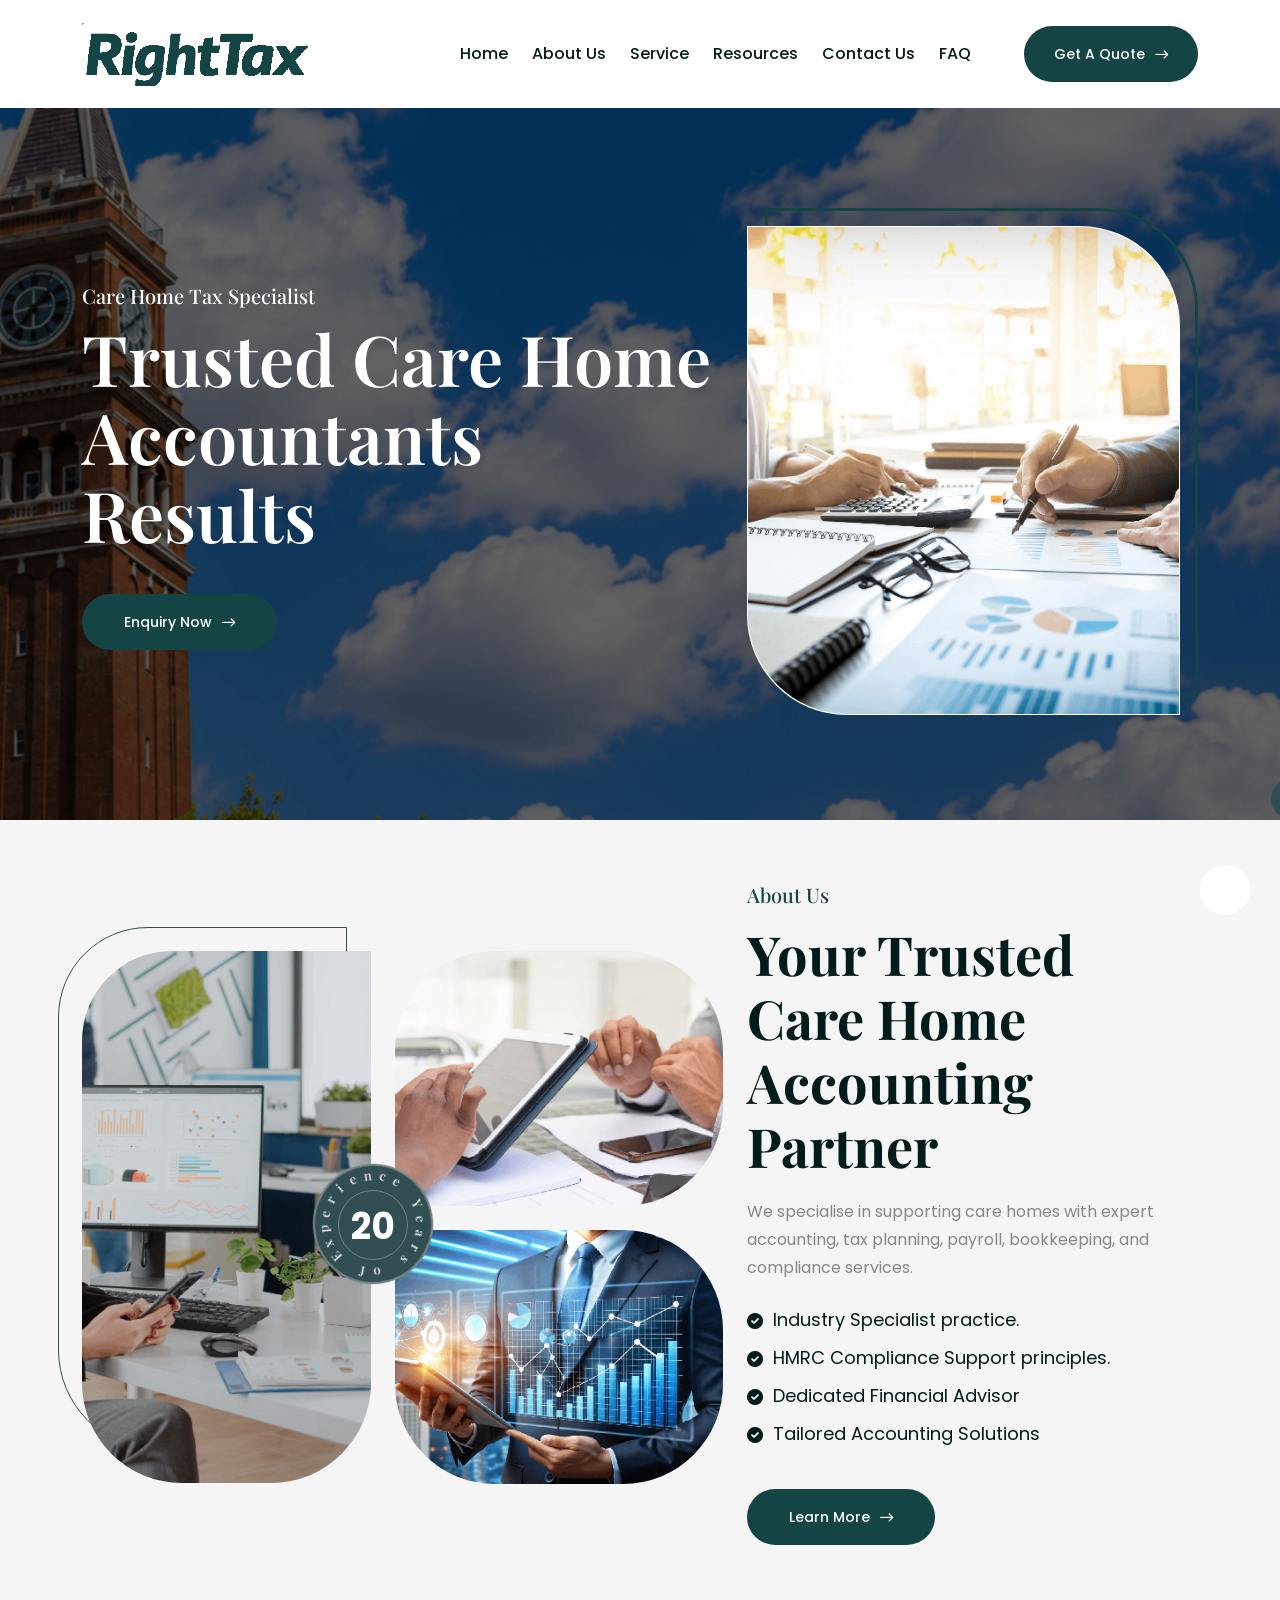
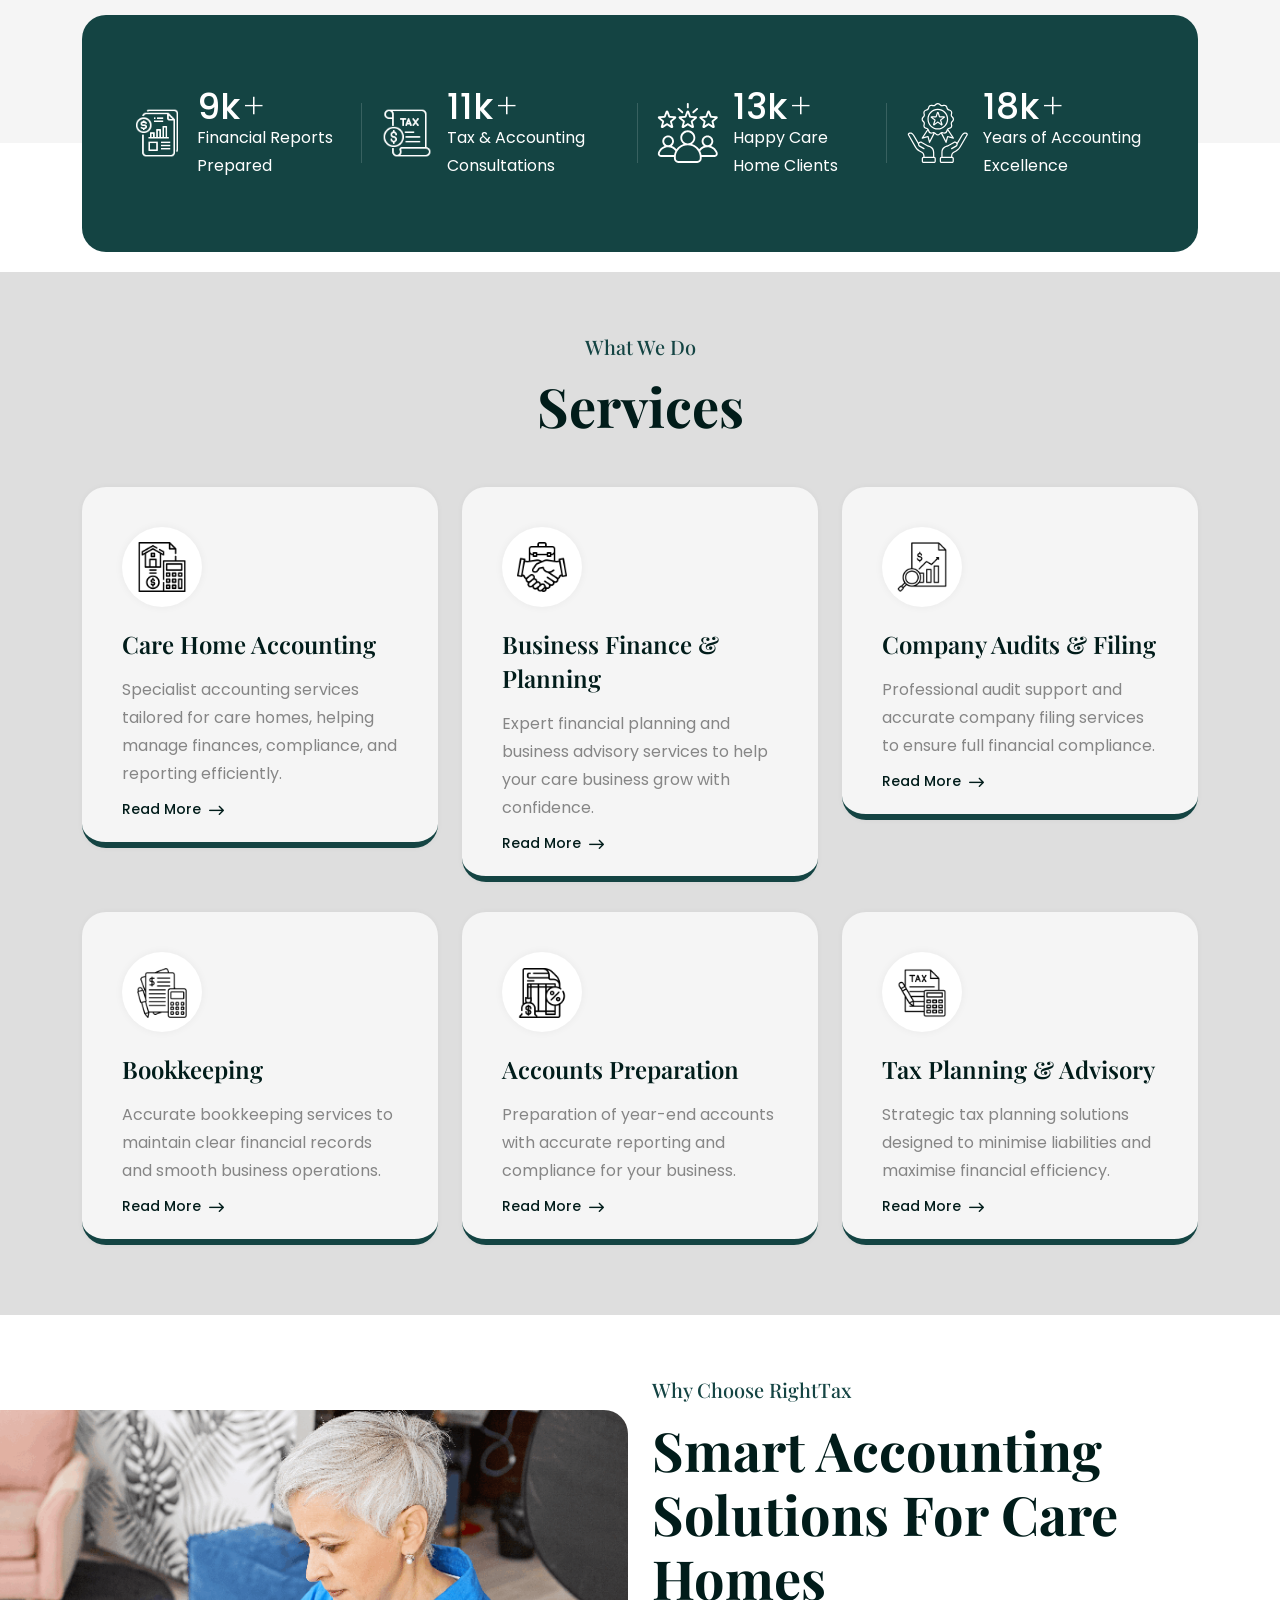
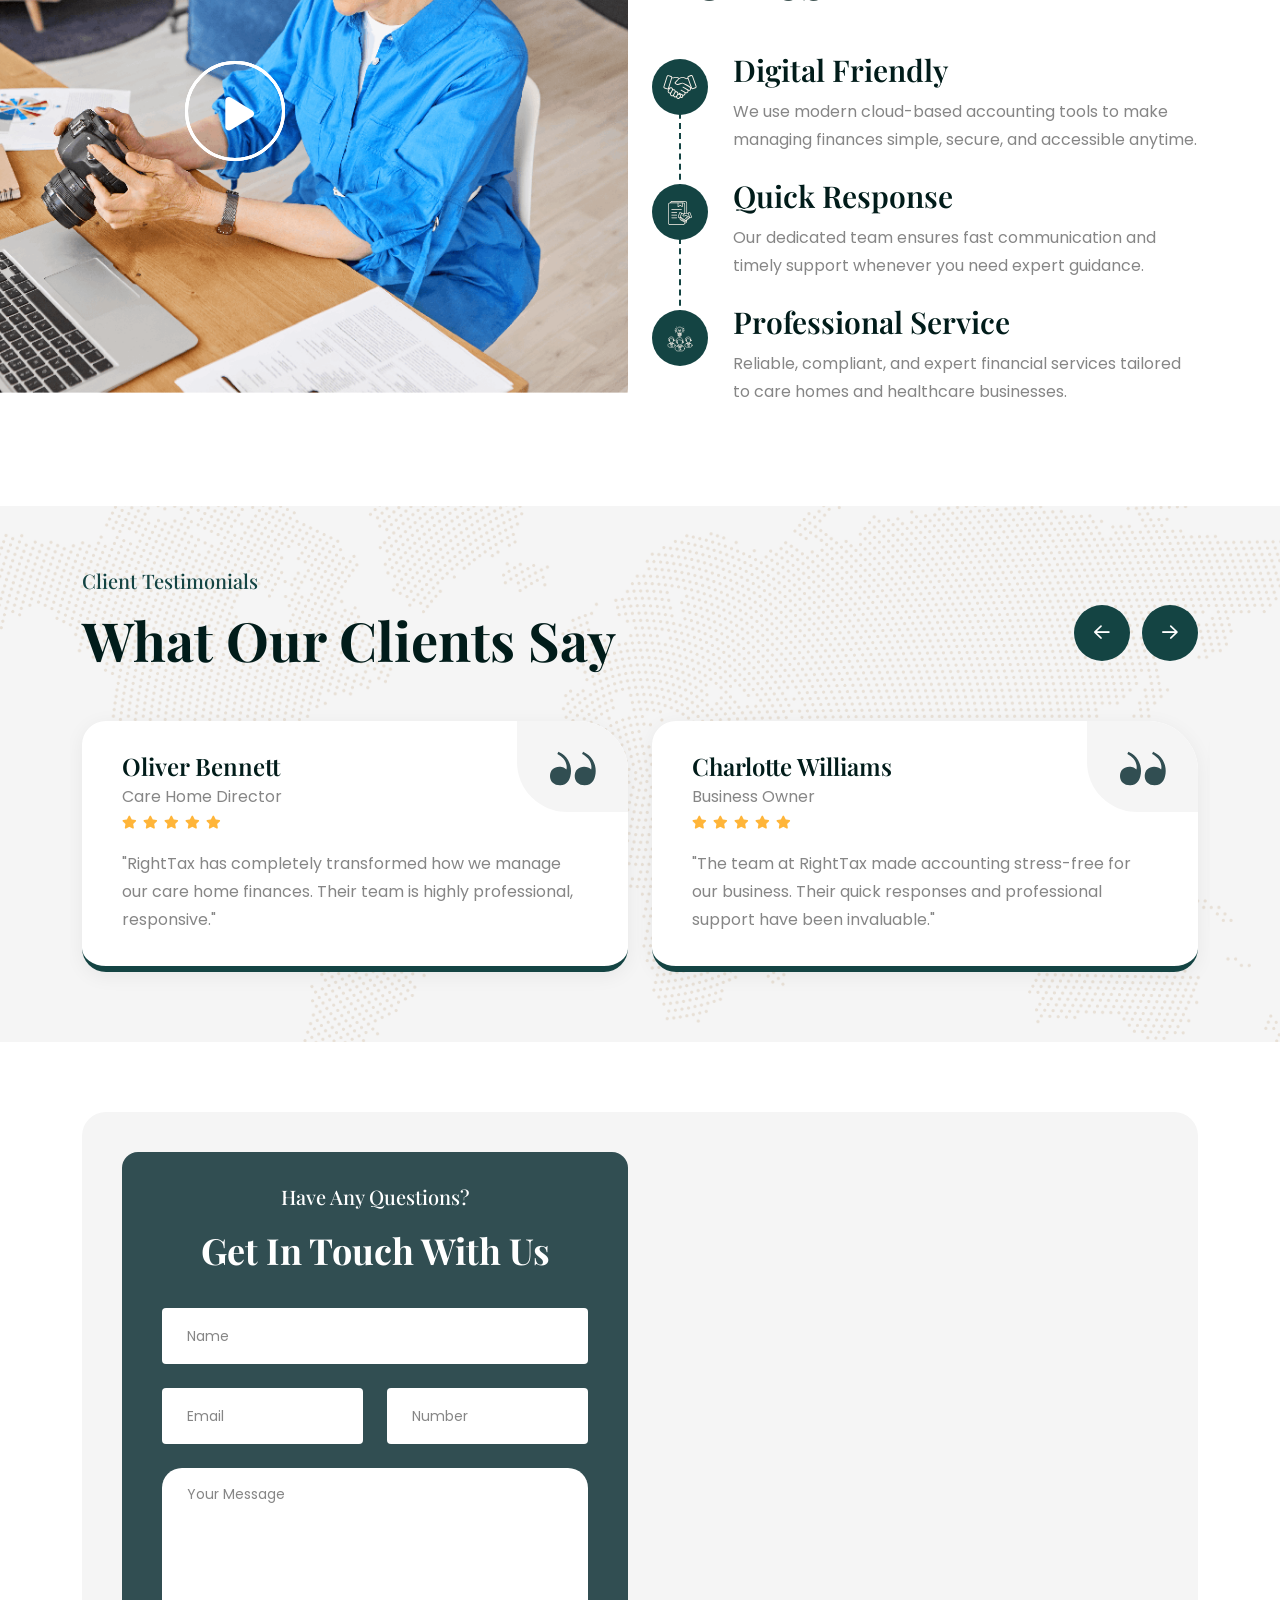
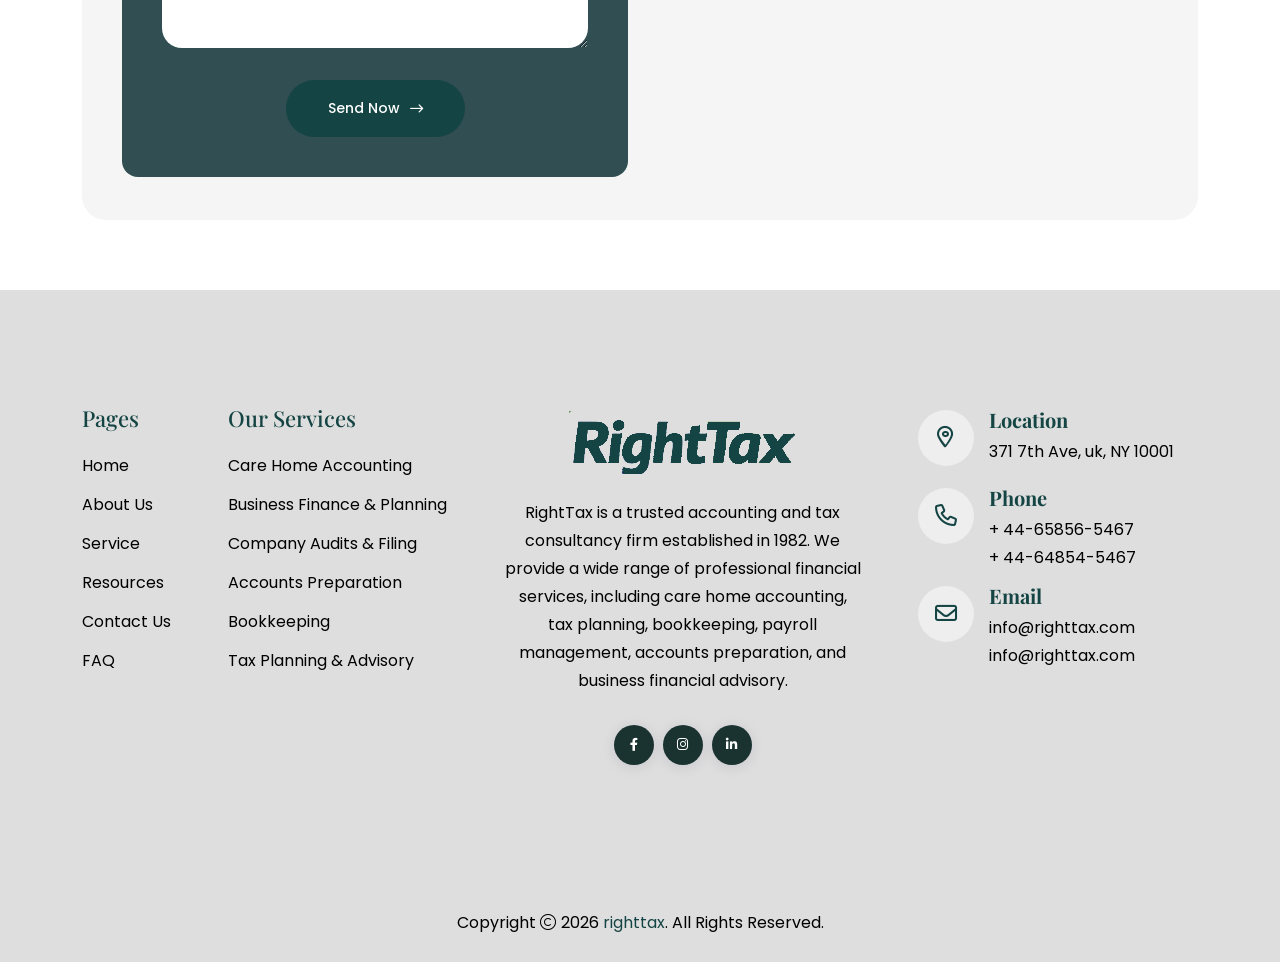
==== commit de3d169b: "changes completed" ====
--- a/index.html
+++ b/index.html
@@ -49,40 +49,40 @@
                     </div>
                     <p class="about-text">We provide specialized winterization services to safeguard your pool during
                         the off-season, and when spring arrives, we handle the thorough opening process.</p>
-                    <div class="th-social"><a href="https://www.facebook.com/"><i class="fab fa-facebook-f"></i></a> <a
-                            href="https://www.twitter.com/"><i class="fab fa-twitter"></i></a> <a
-                            href="https://www.linkedin.com/"><i class="fab fa-linkedin-in"></i></a> <a
-                            href="https://www.whatsapp.com/"><i class="fab fa-whatsapp"></i></a></div>
+                    <div class="th-social"><a href="#"><i class="fab fa-facebook-f"></i></a> <a
+                            href="#"><i class="fab fa-twitter"></i></a> <a
+                            href="#"><i class="fab fa-linkedin-in"></i></a> <a
+                            href="#"><i class="fab fa-whatsapp"></i></a></div>
                 </div>
             </div>
             <div class="widget">
                 <h3 class="widget_title">Recent Posts</h3>
                 <div class="recent-post-wrap">
                     <div class="recent-post">
-                        <div class="media-img"><a href="blog-details.html"><img
+                        <div class="media-img"><a href="#"><img
                                     src="assets/img/blog/recent-post-1-1.jpg" alt="Blog Image"></a></div>
                         <div class="media-body">
-                            <h4 class="post-title"><a class="text-inherit" href="blog-details.html">Steps to Pursue a
+                            <h4 class="post-title"><a class="text-inherit" href="#">Steps to Pursue a
                                     Career as a Legal Project Manager.</a></h4>
-                            <div class="recent-post-meta"><a href="blog.html">6 Sep, 2025</a></div>
+                            <div class="recent-post-meta"><a href="#">6 Sep, 2025</a></div>
                         </div>
                     </div>
                     <div class="recent-post">
-                        <div class="media-img"><a href="blog-details.html"><img
+                        <div class="media-img"><a href="#"><img
                                     src="assets/img/blog/recent-post-1-2.jpg" alt="Blog Image"></a></div>
                         <div class="media-body">
-                            <h4 class="post-title"><a class="text-inherit" href="blog-details.html">The advantages of
+                            <h4 class="post-title"><a class="text-inherit" href="#">The advantages of
                                     choosing a public defender.</a></h4>
-                            <div class="recent-post-meta"><a href="blog.html">6 Sep, 2025</a></div>
+                            <div class="recent-post-meta"><a href="#">6 Sep, 2025</a></div>
                         </div>
                     </div>
                     <div class="recent-post">
-                        <div class="media-img"><a href="blog-details.html"><img
+                        <div class="media-img"><a href="#"><img
                                     src="assets/img/blog/recent-post-1-3.jpg" alt="Blog Image"></a></div>
                         <div class="media-body">
-                            <h4 class="post-title"><a class="text-inherit" href="blog-details.html">Technology is
+                            <h4 class="post-title"><a class="text-inherit" href="#">Technology is
                                     revolutionizing the legal sector.</a></h4>
-                            <div class="recent-post-meta"><a href="blog.html">6 Sep, 2025</a></div>
+                            <div class="recent-post-meta"><a href="#">6 Sep, 2025</a></div>
                         </div>
                     </div>
                 </div>
@@ -161,10 +161,10 @@
     </header>
     <div class="th-hero-wrapper hero-1" id="hero">
       
-        <div class="th-hero-bg" data-bg-src="assets/img/slider-bg.png"><img src="assets/img/slider-bg.png"
+        <div class="th-hero-bg" data-bg-src="assets/img/slider-bg-3.png"><img src="assets/img/slider-bg-3.png"
                 alt="Hero overlay"></div>
         <div class="hero-1-scroll-icon-bg-shape scroll-down">
-            <div class="hero-1-scroll-icon-wrap"><a href="#about-sec">
+            <div class="hero-1-scroll-icon-wrap"><a href="#">
                     <div class="shape-thumb">
                         <div class="icon-btn"><i class="fa-sharp fa-solid fa-arrow-down"></i></div>
                     </div>
@@ -177,7 +177,7 @@
                         <div class="container">
                             <div class="row gy-4 align-items-center">
                                 <div class="col-xl-7 col-lg-7"><span class="sub-title" data-ani="slideinup"
-                                        data-ani-delay="0.2s">Care Home Tax Specialist</span>
+                                        data-ani-delay="0.2s" style="color: #fff;">Care Home Tax Specialist</span>
                                     <div data-ani="slideinup" data-ani-delay="0.4s">
                                         <h1 class="hero-title">Trusted Care Home Accountants</h1>
                                         <div class="hero-title">Results </div>
@@ -188,7 +188,7 @@
                                 </div>
                                 <div class="col-xl-5 col-lg-5">
                                     <div class="hero-img">
-                                        <div class="img-main" data-ani="slideinrighthero" data-ani-delay="0.8s"><img
+                                        <div class="img-main"ut-sec data-ani="slideinrighthero" data-ani-delay="0.8s"><img
                                                 src="assets/img/slider-3.png" alt="Image"></div>
                                     </div>
                                 </div>
@@ -201,7 +201,7 @@
                         <div class="container">
                             <div class="row gy-4 align-items-center">
                                 <div class="col-xl-7 col-lg-7"><span class="sub-title" data-ani="slideinup"
-                                        data-ani-delay="0.2s">Care Home Tax Specialist</span>
+                                        data-ani-delay="0.2s" style="color: #fff;">Care Home Tax Specialist</span>
                                     <div data-ani="slideinup" data-ani-delay="0.4s">
                                         <h1 class="hero-title">Why Care Homes Trust RightTax</h1>
                                         <div class="hero-title">Results </div>
@@ -225,7 +225,7 @@
                         <div class="container">
                             <div class="row gy-4 align-items-center">
                                 <div class="col-xl-7 col-lg-7"><span class="sub-title" data-ani="slideinup"
-                                        data-ani-delay="0.2s">Care Home Tax Specialist</span>
+                                        data-ani-delay="0.2s" style="color: #fff;">Care Home Tax Specialist</span>
                                     <div data-ani="slideinup" data-ani-delay="0.4s">
                                         <h1 class="hero-title">Specialist Accounting Services For Care Homes</h1>
                                         <div class="hero-title">Results</div>
@@ -258,8 +258,8 @@
                     <div class="img-box1 about-1">
                         <div class="shape-mockup logo-shape">
                             <div class="logo-icon-wrap">
-                                <h4 class="logo-icon" style="color: white;">20</h4>
-                                <div class="logo-icon-wrap__text bg-theme2"><span class="logo-animation">About RightTax</span></div>
+                                <h4 class="logo-icon" style="color: white; font-family: var( --body-font);padding: 8px;">20</h4>
+                                <div class="logo-icon-wrap__text bg-theme2"><span class="logo-animation">Years of Experience </span></div>
                             </div>
                         </div>
                         <div class="img1"><img class="tilt-active" src="assets/img/about-1-left.png" alt="Image">
@@ -295,7 +295,7 @@
         </div>
     </div>
     <div class="counter-sec1" data-pos-for=".about-1-wrapper" data-sec-pos="top-half">
-        <div class="container">
+        <div class="container" style="padding-bottom: 20px;">
             <div class="counter-card-wrap">
                 <div class="counter-card">
                     <div class="box-icon"><img src="assets/img/tax.png" width="50" alt="Icon"></div>
@@ -336,12 +336,12 @@
             </div>
         </div>
     </div>
-    <section class="th-service-1 overflow-hidden space" id="service-sec">
+    <section class="th-service-1 overflow-hidden space" id="service-sec" style="background-color: #dedede;">
         <div class="container">
             <div class="row justify-content-center">
                 <div class="col-xxl-6 col-xl-7 col-lg-7 col-md-8">
                     <div class="title-area text-center"><span class="sub-title justify-content-center">What We Do</span>
-                        <h2 class="sec-title">Services</h2>
+                        <h2 class="sec-title" >Services</h2>
                     </div>
                 </div>
             </div>
@@ -514,7 +514,7 @@
     </section>
  
     
-    <section class="testi-card-area-1 overflow-hidden space" id="testi-sec" data-bg-src="assets/img/bg/testi-bg-1.png">
+    <section class="testi-card-area-1 overflow-hidden space" id="testi-sec" data-bg-src="assets/img/testi-bg-1.png">
         <div class="container">
             <div class="row justify-content-lg-between justify-content-center align-items-end">
                 <div class="col-lg">
@@ -563,7 +563,7 @@
 
                     <p class="box-text">
                         "RightTax has completely transformed how we manage our care home finances.
-                        Their team is highly professional, responsive, and always provides clear financial guidance."
+                        Their team is highly professional, responsive."
                     </p>
                 </div>
             </div>
@@ -602,7 +602,9 @@
             <!-- Testimonial 3 -->
             <div class="swiper-slide">
                 <div class="testi-block" dir="ltr">
-                
+                                <div class="testi-icon-1-top">
+                        <img src="assets/img/icon/testi-icon-1-top.svg" alt="image">
+                    </div>
 
                     <div class="testi-block-top">
                        
@@ -630,7 +632,9 @@
             <!-- Testimonial 4 -->
             <div class="swiper-slide">
                 <div class="testi-block" dir="ltr">
-                   
+                    <div class="testi-icon-1-top">
+                        <img src="assets/img/icon/testi-icon-1-top.svg" alt="image">
+                    </div>
 
                     <div class="testi-block-top">
                        
@@ -678,16 +682,15 @@
                                 class="quote-form ajax-contact">
                                 <div class="row">
                                     <div class="form-group col-md-12"><input type="text" class="form-control"
-                                            name="name" id="name" placeholder="Name"> <i class="fas fa-user"></i></div>
+                                            name="name" id="name" placeholder="Name"> </div>
                                     <div class="form-group col-md-6"><input type="email" class="form-control"
-                                            name="email" id="email" placeholder="Email"> <i class="fas fa-envelope"></i>
+                                            name="email" id="email" placeholder="Email"> 
                                     </div>
                                     <div class="form-group col-md-6"><input type="tel" class="form-control"
-                                            name="number" id="number" placeholder="Number"> <i class="fas fa-phone"></i>
+                                            name="number" id="number" placeholder="Number"> 
                                     </div>
                                     <div class="form-group col-12"><textarea name="message" id="message" cols="30"
-                                            rows="3" class="form-control" placeholder="Your Message"></textarea> <i
-                                            class="fas fa-pencil"></i></div>
+                                            rows="3" class="form-control" placeholder="Your Message"></textarea> </div>
                                     <div class="form-btn col-12 mt-2"><button class="th-btn bg-theme w-100">Send Now <i
                                                 class="fa-regular fa-arrow-right-long"></i></button></div>
                                 </div>
@@ -745,9 +748,9 @@
                                 <div class="about-logo"><a href=""><img
                                             src="assets/img/logo-1.png" alt="righttax-html"></a></div>
                                 <p class="about-text">RightTax is a trusted accounting and tax consultancy firm established in 1982. We provide a wide range of professional financial services, including care home accounting, tax planning, bookkeeping, payroll management, accounts preparation, and business financial advisory.</p>
-                                <div class="th-social"><a href="https://www.facebook.com/"><i
-                                            class="fab fa-facebook-f"></i></a> <a href="https://www.twitter.com/"><i
-                                            class="fab fa-instagram"></i></a> <a href="https://www.linkedin.com/"><i
+                                <div class="th-social"><a href="#"><i
+                                            class="fab fa-facebook-f"></i></a> <a href="#"><i
+                                            class="fab fa-instagram"></i></a> <a href="#"><i
                                             class="fab fa-linkedin-in"></i></a> </div>
                             </div>
                         </div>
@@ -791,7 +794,7 @@
             <div class="container">
                 <div class="row gy-2 align-items-center">
                     <div class="col-md-12">
-                        <p class="copyright-text text-center">Copyright <i class="fal fa-copyright"></i> 2025 <a
+                        <p class="copyright-text text-center">Copyright <i class="fal fa-copyright"></i> 2026 <a
                                 href="#">righttax</a>. All Rights Reserved.</p>
                     </div>
                 </div>
--- a/assets/css/style.css
+++ b/assets/css/style.css
@@ -1,7 +1,7 @@
 @use "sass:math";
 
 :root {
-    --theme-color: #B68C5A;
+    --theme-color: #144443;
     --theme-color2: #314E52;
     --title-color: #011C1A;
     --body-color: #868686;
@@ -22,7 +22,7 @@
     --icon-font: "Font Awesome 6 Pro";
     --main-container: 1320px;
     --container-gutters: 30px;
-    --section-space: 120px;
+    --section-space: 70px;
     --section-space-mobile: 80px;
     --section-title-space: 60px;
     --ripple-ani-duration: 5s
@@ -514,7 +514,7 @@
     padding-right: 45px;
     border: 1px solid var(--th-border-color);
     color: var(--body-color);
-    border-radius: 27px;
+  
     font-size: 14px;
     width: 100%;
     font-family: var(--body-font);
@@ -937,7 +937,7 @@
 }
 
 .swiper-pagination-bullets .swiper-pagination-bullet.swiper-pagination-bullet-active {
-    background-color: var(--theme-color)
+    background-color: #000
 }
 
 .swiper-pagination-bullets .swiper-pagination-bullet.swiper-pagination-bullet-active:before {
@@ -962,7 +962,7 @@
 
 .style-2.swiper-pagination-bullets .swiper-pagination-bullet::before {
     inset: 0;
-    border: 2px solid var(--theme-color)
+    border: 2px solid #000
 }
 
 .style-2.swiper-pagination-bullets .swiper-pagination-bullet.swiper-pagination-bullet-active {
@@ -1965,7 +1965,7 @@
 
 .sub-title {
     font-family: var(--title-font);
-    color: var(--theme-color);
+    color: #144443;
     margin-bottom: 25px;
     position: relative;
     margin-top: -0.4em;
@@ -2756,7 +2756,7 @@
 }
 
 .bg-footer-color {
-    background-color: #011c1a
+    background-color: #dedede
 }
 
 .bg-fluid {
@@ -5143,7 +5143,7 @@
 
 .footer-widget .widget_title {
     max-width: 270px;
-    color: var(--white-color);
+    color: #144443;
     text-transform: capitalize;
     margin: -0.12em 0 15px 0;
     padding: 0 0 15px 0;
@@ -5185,7 +5185,7 @@
     padding: 0 0 0 0px;
     margin-bottom: 18px;
     font-family: var(--body-font);
-    color: #99a4a3;
+    color: #000;
     display: block;
     max-width: 100%;
     width: -webkit-max-content;
@@ -5271,7 +5271,7 @@
 }
 
 .footer-widget .th-widget-about .about-text {
-    color: #99a4a3
+    color: #000
 }
 
 .footer-top .info-box_text {
@@ -5490,13 +5490,13 @@
     transition: 0.3s ease-in-out
 } */
 
-.main-menu ul li.menu-item-has-children>a:hover:after {
+/* .main-menu ul li.menu-item-has-children>a:hover:after {
     content: "\f077";
     color: var(--theme-color);
     -webkit-transform: rotate(180deg);
     -ms-transform: rotate(180deg);
     transform: rotate(180deg)
-}
+} */
 
 .main-menu ul li:last-child {
     margin-right: 0 !important
@@ -5863,7 +5863,6 @@
     position: absolute;
     top: unset;
     bottom: 0;
-    background-color: var(--smoke-color);
     z-index: -1;
     width: 300px;
     left: 0;
@@ -6439,7 +6438,7 @@
 }
 
 .copyright-wrap .copyright-text {
-    color: var(--white-color);
+    color: #000;
     line-height: 1.4
 }
 
@@ -6448,7 +6447,7 @@
 }
 
 .copyright-wrap .copyright-text a:hover {
-    color: var(--white-color)
+    color: #000
 }
 
 .copyright-wrap.bg-title .copyright-text a:hover {
@@ -7014,7 +7013,7 @@
 
 .footer-layout1 .copyright-wrap {
     padding: 27px 0;
-    background-color: var(--theme-color2)
+    background-color: #dedede
 }
 
 .footer-border-right {
@@ -7380,7 +7379,7 @@
 
 .th-widget-contact .footer-info-title {
     font-size: 20px;
-    color: var(--white-color);
+    color: #144443;
     line-height: 1
 }
 
@@ -7402,7 +7401,7 @@
     min-width: 56px;
     line-height: 56px;
     font-size: 22px;
-    background-color: rgba(255, 255, 255, 0.08);
+    background-color: #eee;
     color: var(--theme-color);
     border-radius: 30px;
     text-align: center;
@@ -7412,7 +7411,7 @@
 
 .info-box_text {
     display: block;
-    color: var(--body-color);
+    color: #000;
     margin-top: -0.45em;
     margin-bottom: -0.45em;
     -webkit-align-self: center;
@@ -7422,7 +7421,7 @@
 
 .info-box_link {
     display: inline-block;
-    color: var(--body-color)
+    color: #000
 }
 
 .info-box_link:hover {
@@ -14729,20 +14728,20 @@
     position: relative
 }
 
-.testi-block:hover {
+/* .testi-block:hover {
     -webkit-transform: translateY(-3px);
     -ms-transform: translateY(-3px);
     transform: translateY(-3px)
-}
-
-.testi-block:hover .testi-icon-1-top {
+} */
+
+/* .testi-block:hover .testi-icon-1-top {
     background: var(--theme-color2)
-}
-
-.testi-block:hover .testi-icon-1-top img {
+} */
+
+/* .testi-block:hover .testi-icon-1-top img {
     -webkit-filter: brightness(0) invert(1);
     filter: brightness(0) invert(1)
-}
+} */
 
 .testi-block .testi-icon-1-top {
     width: 111px;
@@ -15472,7 +15471,8 @@
     -webkit-box-align: center;
     -webkit-align-items: center;
     -ms-flex-align: center;
-    align-items: center
+    align-items: center;
+    gap: 20px;
 }
 
 @media (max-width: 1550px) {
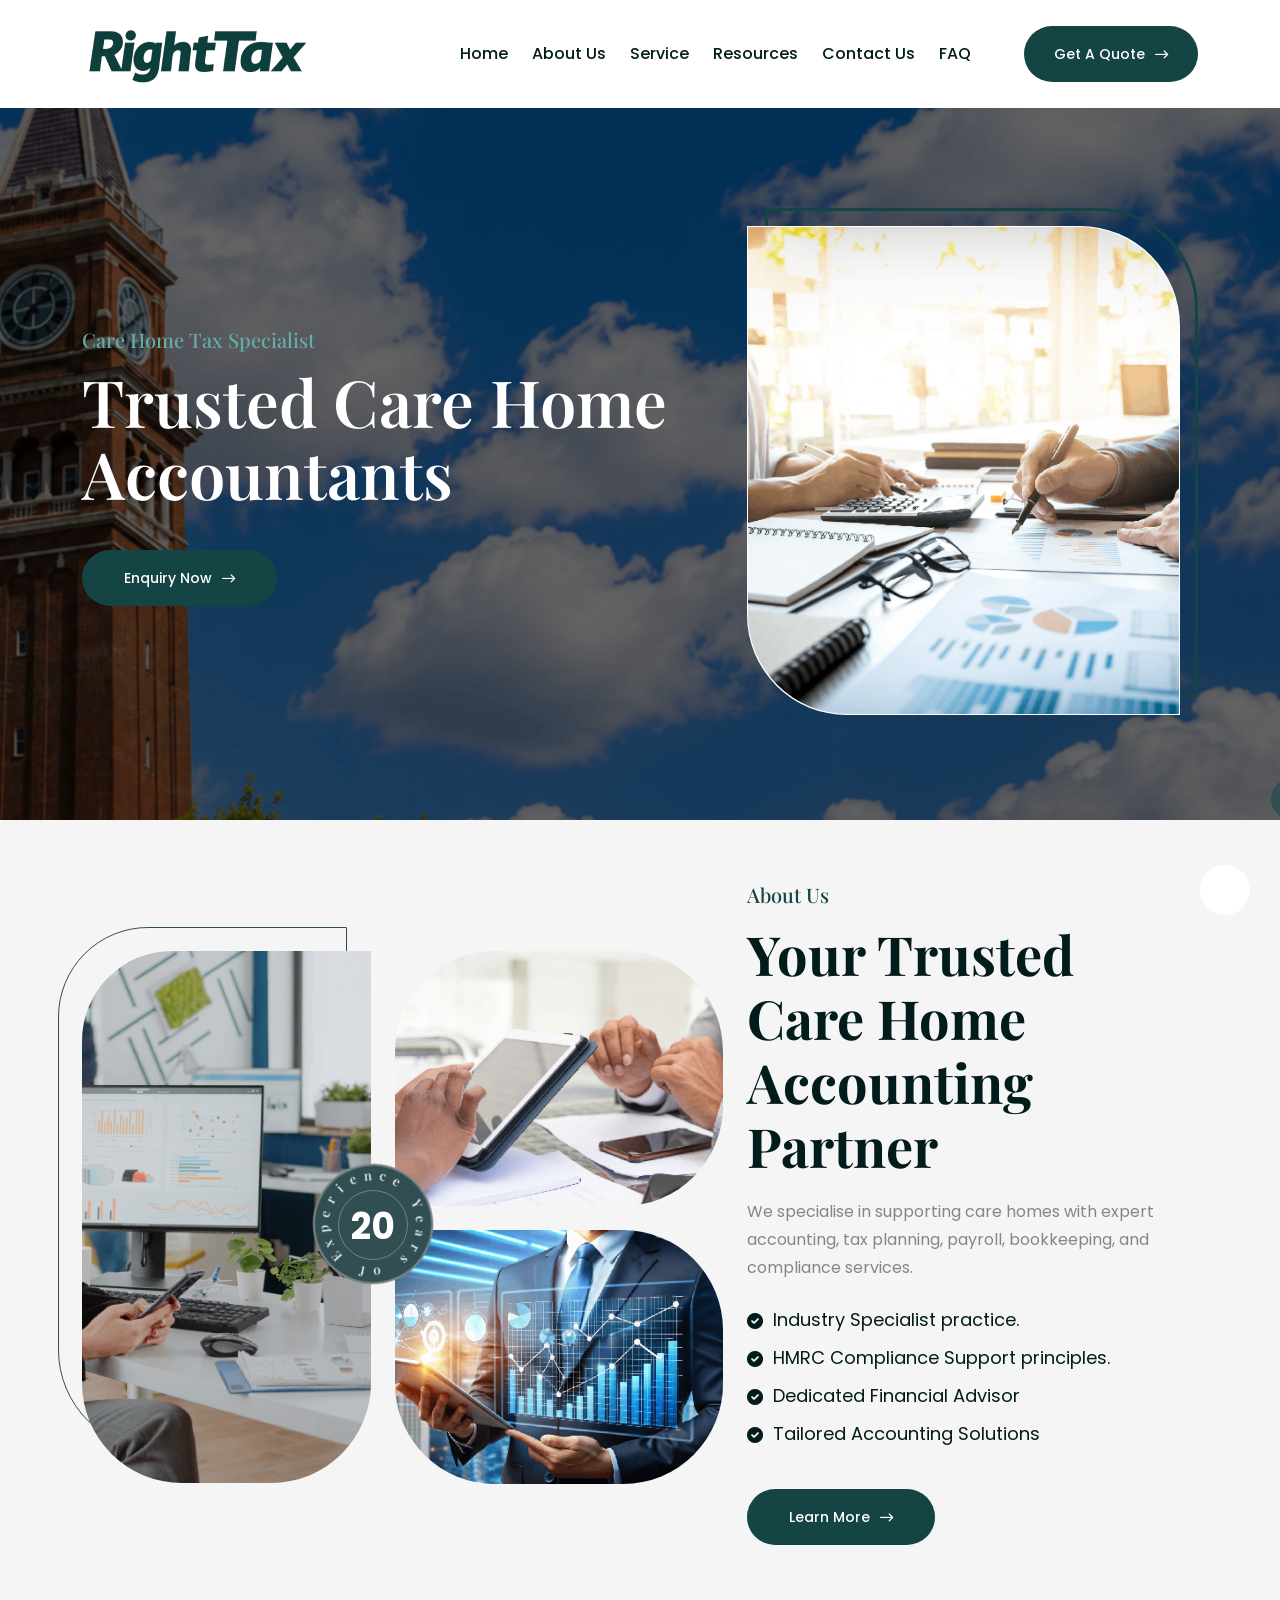
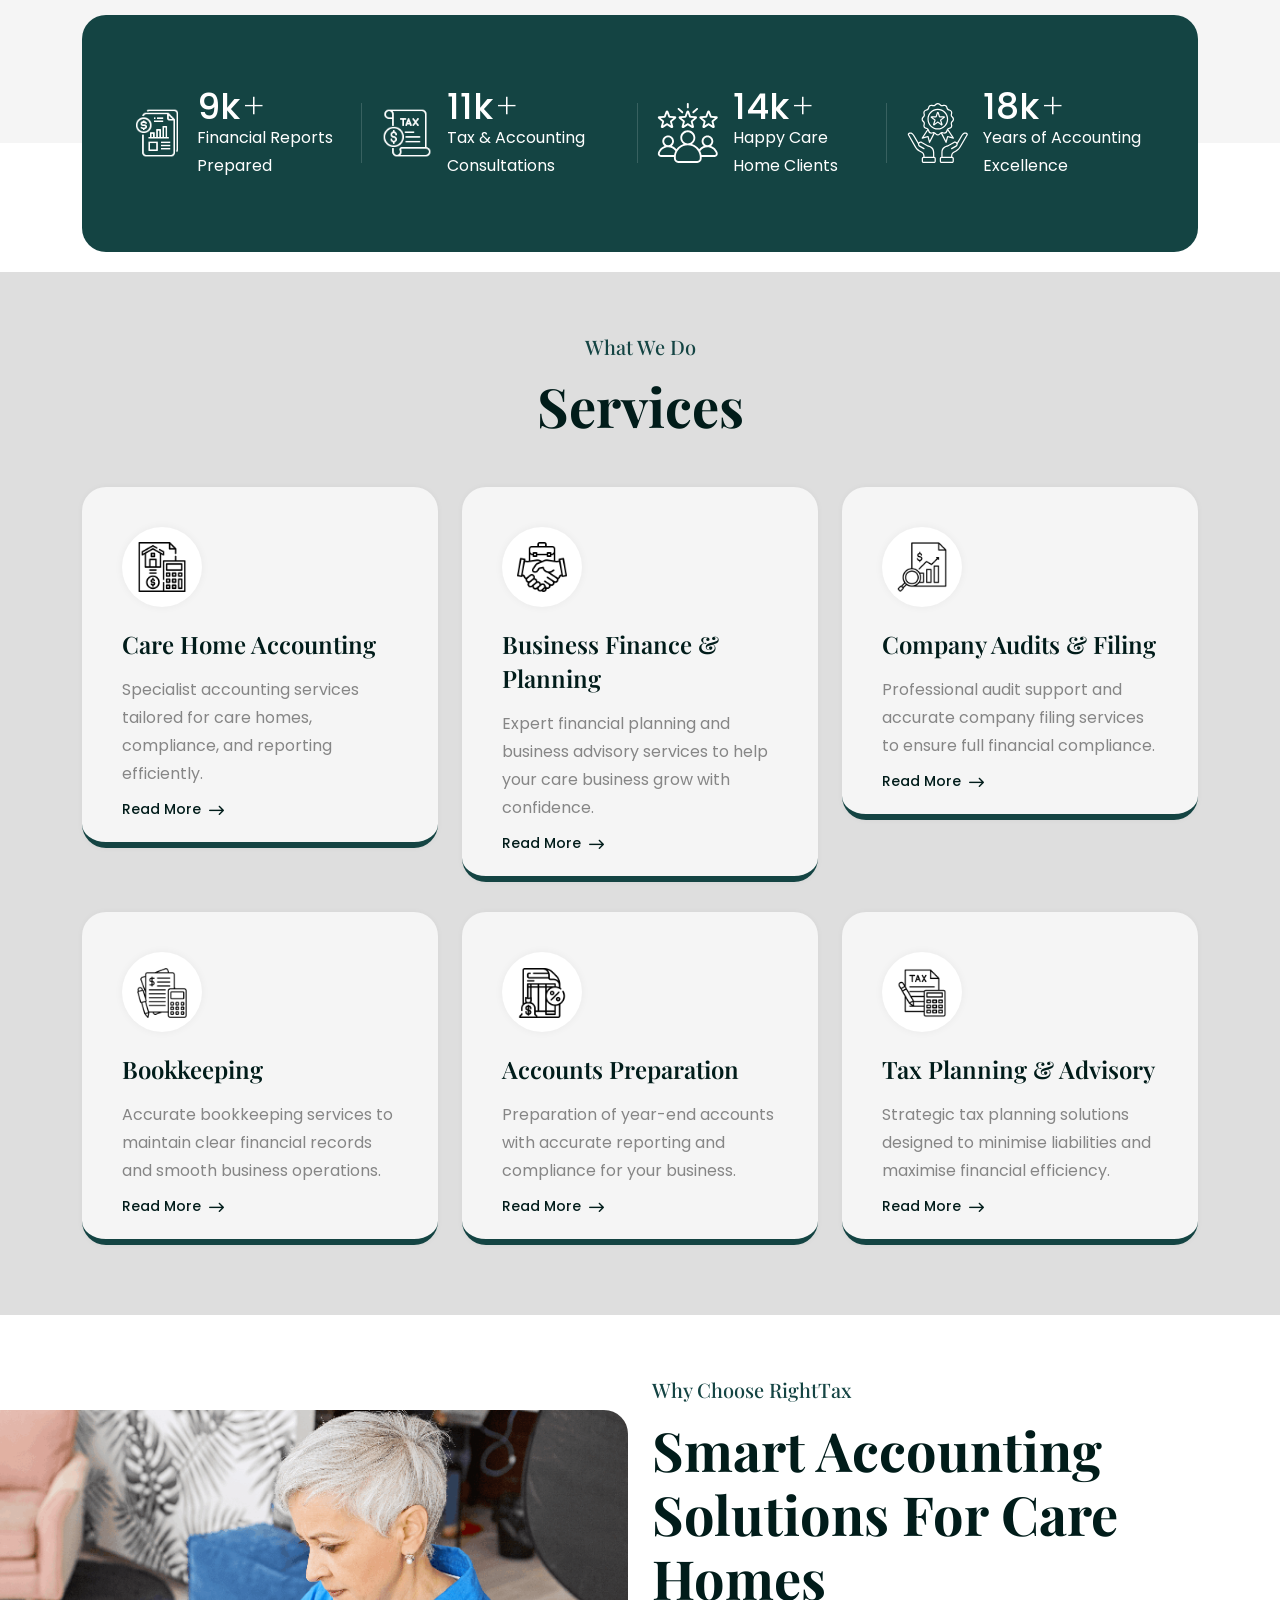
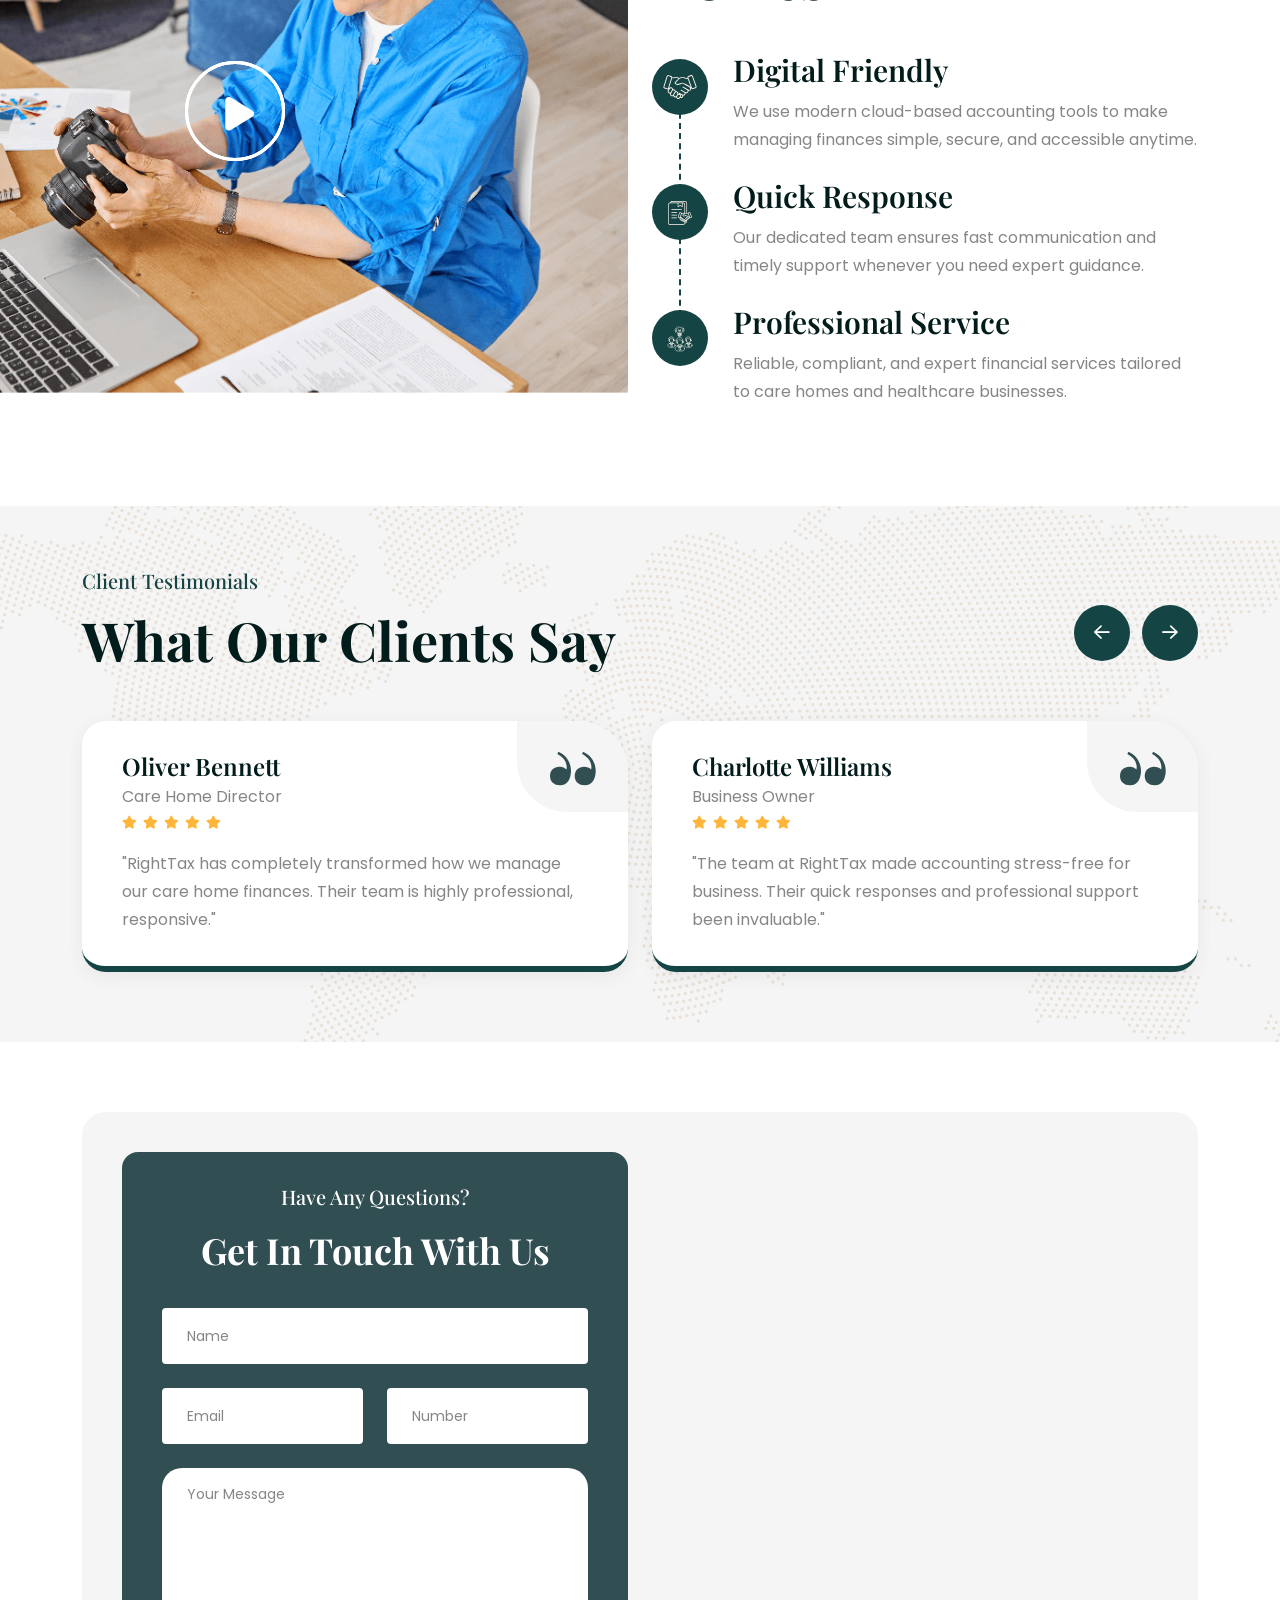
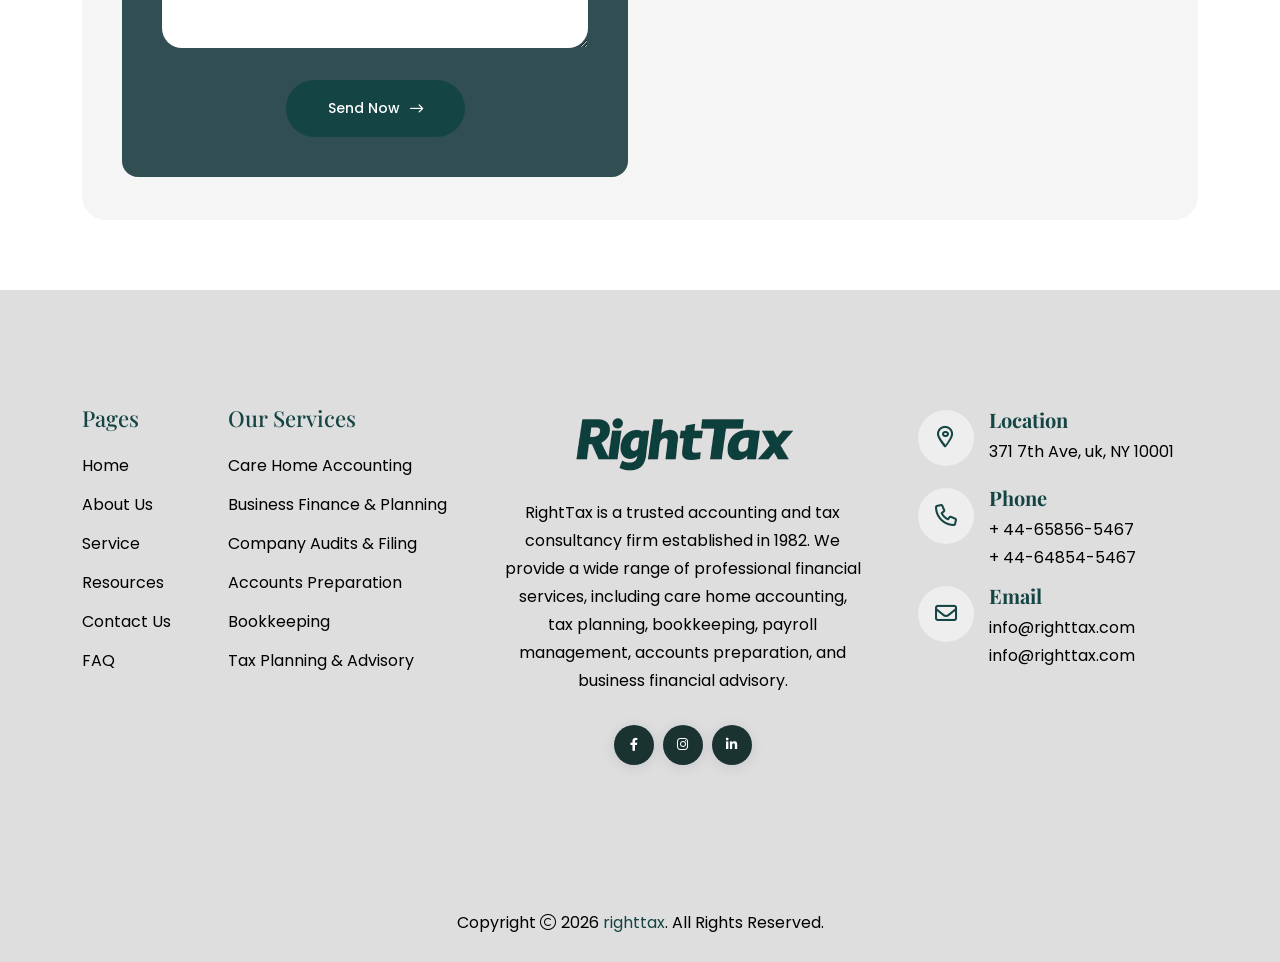
==== commit 064977e0: "completed" ====
--- a/index.html
+++ b/index.html
@@ -20,7 +20,7 @@
     <link rel="icon" type="image/png" sizes="32x32" href="assets/img/favicons/favicon-32x32.png">
     <link rel="icon" type="image/png" sizes="96x96" href="assets/img/favicons/favicon-96x96.png">
     <link rel="icon" type="image/png" sizes="16x16" href="assets/img/favicons/favicon-16x16.png"> -->
-    <link rel="manifest" href="assets/img/favicons/manifest.json">
+    <!-- <link rel="manifest" href="assets/img/favicons/manifest.json"> -->
     <meta name="msapplication-TileColor" content="#ffffff">
     <meta name="msapplication-TileImage" content="assets/img/favicons/ms-icon-144x144.png">
     <meta name="theme-color" content="#ffffff">
@@ -45,7 +45,7 @@
         <div class="sidemenu-content"><button class="closeButton sideMenuCls"><i class="far fa-times"></i></button>
             <div class="widget">
                 <div class="th-widget-about">
-                    <div class="about-logo"><a href="#"><img src="assets/img/logo-1.png" alt="righttax-html"></a>
+                    <!-- <div class="about-logo"><a href="#"><img src="assets/img/logo-4.png" alt="righttax-html"></a> -->
                     </div>
                     <p class="about-text">We provide specialized winterization services to safeguard your pool during
                         the off-season, and when spring arrives, we handle the thorough opening process.</p>
@@ -60,7 +60,7 @@
                 <div class="recent-post-wrap">
                     <div class="recent-post">
                         <div class="media-img"><a href="#"><img
-                                    src="assets/img/blog/recent-post-1-1.jpg" alt="Blog Image"></a></div>
+                                    src="" alt="Blog Image"></a></div>
                         <div class="media-body">
                             <h4 class="post-title"><a class="text-inherit" href="#">Steps to Pursue a
                                     Career as a Legal Project Manager.</a></h4>
@@ -69,7 +69,7 @@
                     </div>
                     <div class="recent-post">
                         <div class="media-img"><a href="#"><img
-                                    src="assets/img/blog/recent-post-1-2.jpg" alt="Blog Image"></a></div>
+                                    src="" alt="Blog Image"></a></div>
                         <div class="media-body">
                             <h4 class="post-title"><a class="text-inherit" href="#">The advantages of
                                     choosing a public defender.</a></h4>
@@ -78,7 +78,7 @@
                     </div>
                     <div class="recent-post">
                         <div class="media-img"><a href="#"><img
-                                    src="assets/img/blog/recent-post-1-3.jpg" alt="Blog Image"></a></div>
+                                    src="" alt="Blog Image"></a></div>
                         <div class="media-body">
                             <h4 class="post-title"><a class="text-inherit" href="#">Technology is
                                     revolutionizing the legal sector.</a></h4>
@@ -101,7 +101,7 @@
     </div>
     <div class="th-menu-wrapper">
         <div class="th-menu-area text-center"><button class="th-menu-toggle"><i class="fal fa-times"></i></button>
-            <div class="mobile-logo"><a href="#"><img src="assets/img/logo-1.png" alt="righttax-html"></a></div>
+            <div class="mobile-logo"><a href="#"><img src="assets/img/logo-4.png" alt="righttax-html"></a></div>
             <div class="th-mobile-menu">
                 <ul>
                     <li class="menu-item-has-children"><a href="#">Home</a>
@@ -131,7 +131,7 @@
                     <div class="row align-items-center justify-content-between">
                         <div class="col-auto">
                             <div class="header-logo">
-                                <div class="logo-bg"></div><a href="#"><img src="assets/img/logo-1.png" alt="righttax-html"></a>
+                                <div class="logo-bg"></div><a href="#"><img src="assets/img/logo-4.png" alt="righttax-html"></a>
                             </div>
                         </div>
                         <div class="col-auto me-xl-auto">
@@ -177,10 +177,9 @@
                         <div class="container">
                             <div class="row gy-4 align-items-center">
                                 <div class="col-xl-7 col-lg-7"><span class="sub-title" data-ani="slideinup"
-                                        data-ani-delay="0.2s" style="color: #fff;">Care Home Tax Specialist</span>
+                                        data-ani-delay="0.2s" style="color: #66aba9;">Care Home Tax Specialist</span>
                                     <div data-ani="slideinup" data-ani-delay="0.4s">
                                         <h1 class="hero-title">Trusted Care Home Accountants</h1>
-                                        <div class="hero-title">Results </div>
                                     </div>
                                     <div class="btn-group justify-content-center" data-ani="slideinup"
                                         data-ani-delay="0.6s"><a href="#" class="th-btn">Enquiry Now <i
@@ -201,10 +200,9 @@
                         <div class="container">
                             <div class="row gy-4 align-items-center">
                                 <div class="col-xl-7 col-lg-7"><span class="sub-title" data-ani="slideinup"
-                                        data-ani-delay="0.2s" style="color: #fff;">Care Home Tax Specialist</span>
+                                        data-ani-delay="0.2s" style="color: #66aba9;">Care Home Tax Specialist</span>
                                     <div data-ani="slideinup" data-ani-delay="0.4s">
                                         <h1 class="hero-title">Why Care Homes Trust RightTax</h1>
-                                        <div class="hero-title">Results </div>
                                     </div>
                                     <div class="btn-group justify-content-center" data-ani="slideinup"
                                         data-ani-delay="0.6s"><a href="#" class="th-btn">Enquiry Now <i
@@ -225,10 +223,9 @@
                         <div class="container">
                             <div class="row gy-4 align-items-center">
                                 <div class="col-xl-7 col-lg-7"><span class="sub-title" data-ani="slideinup"
-                                        data-ani-delay="0.2s" style="color: #fff;">Care Home Tax Specialist</span>
+                                        data-ani-delay="0.2s" style="color: #66aba9;">Care Home Tax Specialist</span>
                                     <div data-ani="slideinup" data-ani-delay="0.4s">
                                         <h1 class="hero-title">Specialist Accounting Services For Care Homes</h1>
-                                        <div class="hero-title">Results</div>
                                     </div>
                                     <div class="btn-group justify-content-center" data-ani="slideinup"
                                         data-ani-delay="0.6s"><a href="#" class="th-btn">Enquiry Now <i
@@ -359,7 +356,7 @@
             <div class="box-content">
                 <h3 class="box-title"><a href="#">Care Home Accounting</a></h3>
                 <p class="box-text">
-                    Specialist accounting services tailored for care homes, helping manage finances, compliance, and reporting efficiently.
+                    Specialist accounting services tailored for care homes, compliance, and reporting efficiently.
                 </p>
             </div>
             <a href="#" class="link-btn">Read More <i class="fa-regular fa-arrow-right-long"></i></a>
@@ -593,8 +590,8 @@
                     </div>
 
                     <p class="box-text">
-                        "The team at RightTax made accounting stress-free for our business.
-                        Their quick responses and professional support have been invaluable."
+                        "The team at RightTax made accounting stress-free for business.
+                        Their quick responses and professional support been invaluable."
                     </p>
                 </div>
             </div>
@@ -654,8 +651,8 @@
                     </div>
 
                     <p class="box-text">
-                        "Professional, reliable, and always available when we need support.
-                        RightTax gives us confidence that our accounts are in safe hands."
+                        "Professional, reliable, and available when we need support.
+                        RightTax gives us confidence our accounts are in safe hands."
                     </p>
                 </div>
             </div>
@@ -746,7 +743,7 @@
                         <div class="widget footer-widget text-xl-center text-start">
                             <div class="th-widget-about">
                                 <div class="about-logo"><a href=""><img
-                                            src="assets/img/logo-1.png" alt="righttax-html"></a></div>
+                                            src="assets/img/logo-4.png" alt="righttax-html"></a></div>
                                 <p class="about-text">RightTax is a trusted accounting and tax consultancy firm established in 1982. We provide a wide range of professional financial services, including care home accounting, tax planning, bookkeeping, payroll management, accounts preparation, and business financial advisory.</p>
                                 <div class="th-social"><a href="#"><i
                                             class="fab fa-facebook-f"></i></a> <a href="#"><i
--- a/assets/css/style.css
+++ b/assets/css/style.css
@@ -9167,13 +9167,13 @@
 
 @media (max-width: 1299px) {
     .hero-1 .hero-title {
-        font-size: 70px
+        font-size: 65px
     }
 }
 
 @media (max-width: 1199px) {
     .hero-1 .hero-title {
-        font-size: 60px;
+        font-size: 54px;
         -webkit-box-orient: vertical;
         -webkit-box-direction: normal;
         -webkit-flex-direction: column;
@@ -9193,7 +9193,7 @@
 
 @media (max-width: 991px) {
     .hero-1 .hero-title {
-        font-size: 54px;
+        font-size: 48px;
         gap: 19px;
         -webkit-box-orient: initial;
         -webkit-box-direction: initial;
@@ -9268,7 +9268,7 @@
     }
 
     .hero-1 .hero-title {
-        font-size: 38px;
+        font-size: 32px;
         -webkit-box-orient: vertical;
         -webkit-box-direction: normal;
         -webkit-flex-direction: column;
@@ -9281,11 +9281,15 @@
         font-size: 16px;
         margin-bottom: 15px
     }
+
+    .th-btn {
+        padding: 19px 10px;
+    }
 }
 
 @media (max-width: 390px) {
     .hero-1 .hero-title {
-        font-size: 36px;
+        font-size: 26px;
         line-height: 1.2
     }
 
@@ -9296,6 +9300,10 @@
         -webkit-flex-direction: column;
         -ms-flex-direction: column;
         flex-direction: column
+    }
+    
+    .th-btn {
+        padding: 17px 5px;
     }
 }
 
@@ -9787,7 +9795,7 @@
     -webkit-transform: rotate(30deg);
     -ms-transform: rotate(30deg);
     transform: rotate(30deg);
-    animation: spin 10s infinite alternate-reverse
+    animation: spin 25s linear infinite;
 }
 
 .logo-icon-wrap__text span {
@@ -16659,7 +16667,10 @@
 }
 
 .service-card:hover .link-btn:hover {
-    color: var(--theme-color)
+    color: var(--white-color);
+    background: var(--theme-color);
+    padding: 10px 20px;
+    width: 45%;
 }
 
 @media (max-width: 991px) {
@@ -21638,7 +21649,7 @@
 }
 
 .hero-title {
-    font-size: 65px;
+    font-size: 67px;
     text-transform: capitalize;
     margin-bottom: 38px
 }
@@ -26262,6 +26273,11 @@
         width: 100%;
         right: 0;
         margin-left: auto;
-        margin-right: au
-    }
+        margin-right: auto;
+    }
+}
+
+.swiper-pagination-bullet-active {
+    background-color: #57a7a5 !important;
+    border-color: #57a7a5 !important;
 }
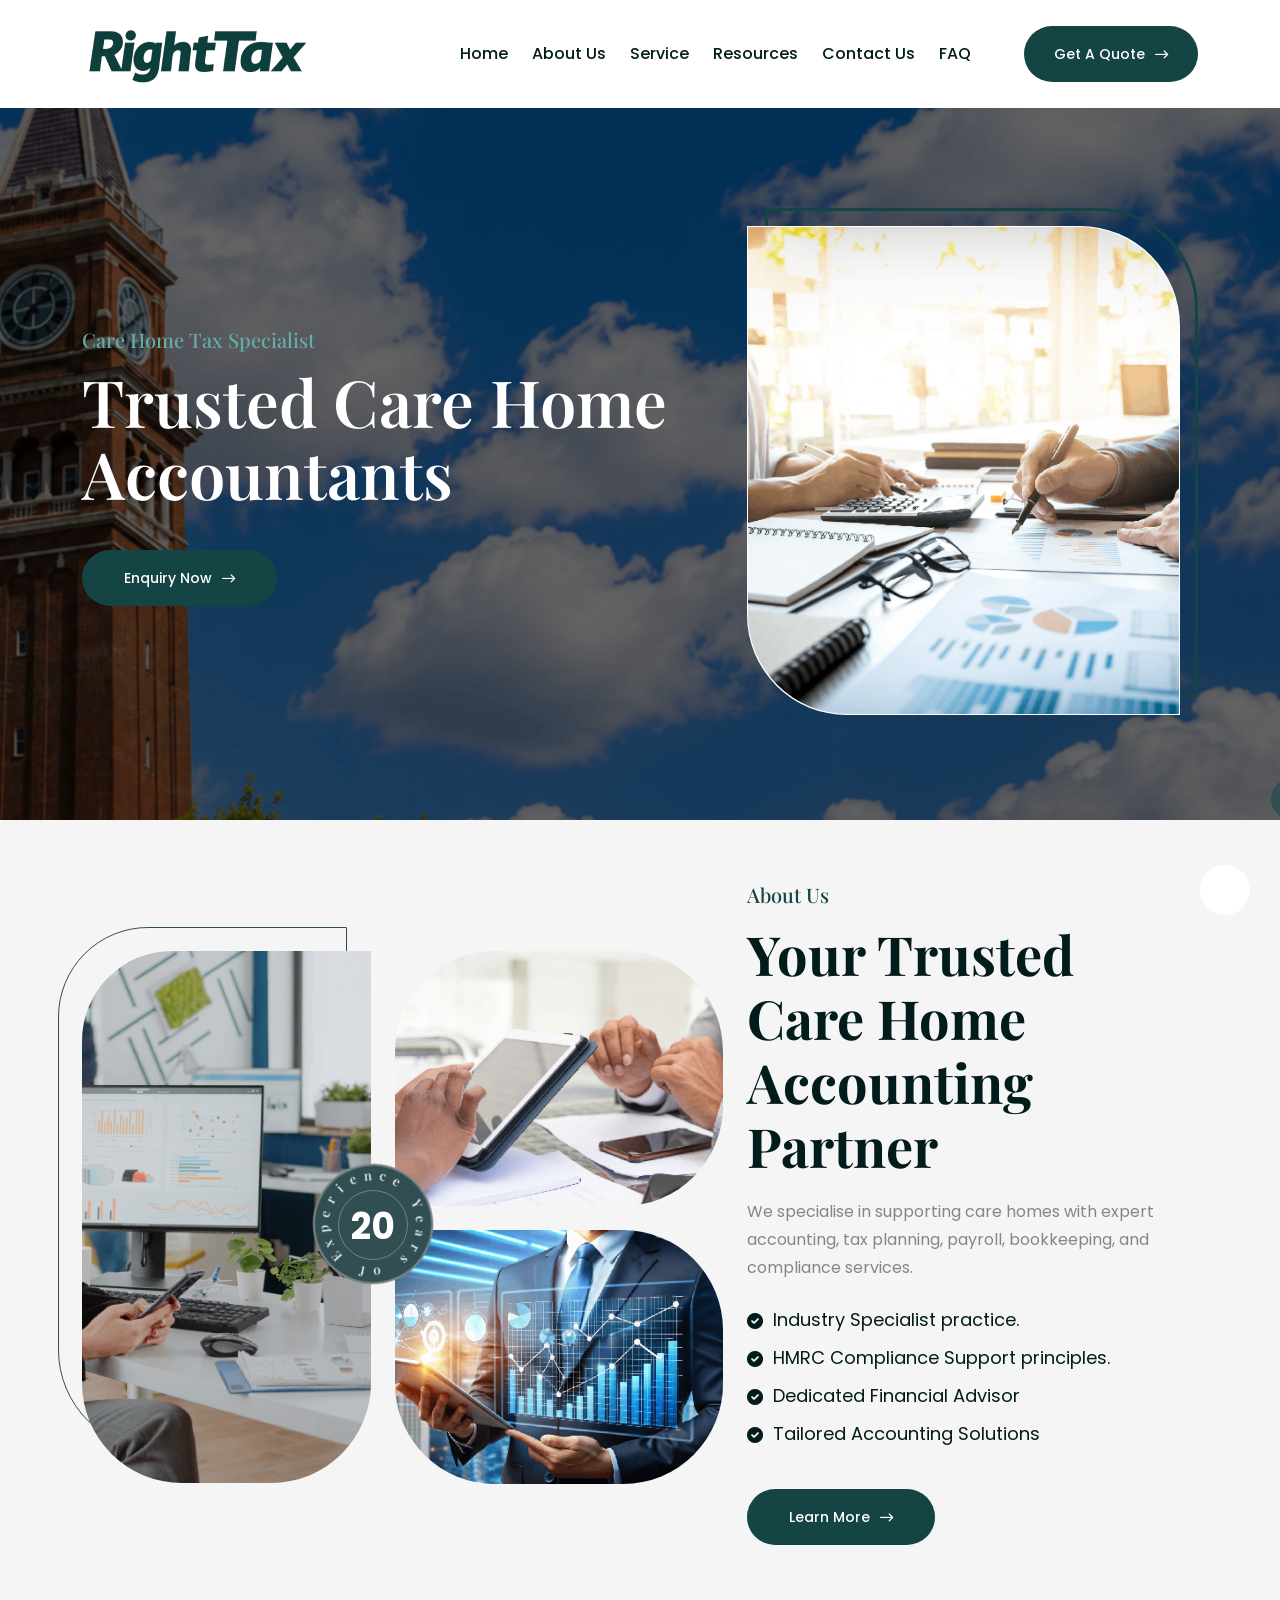
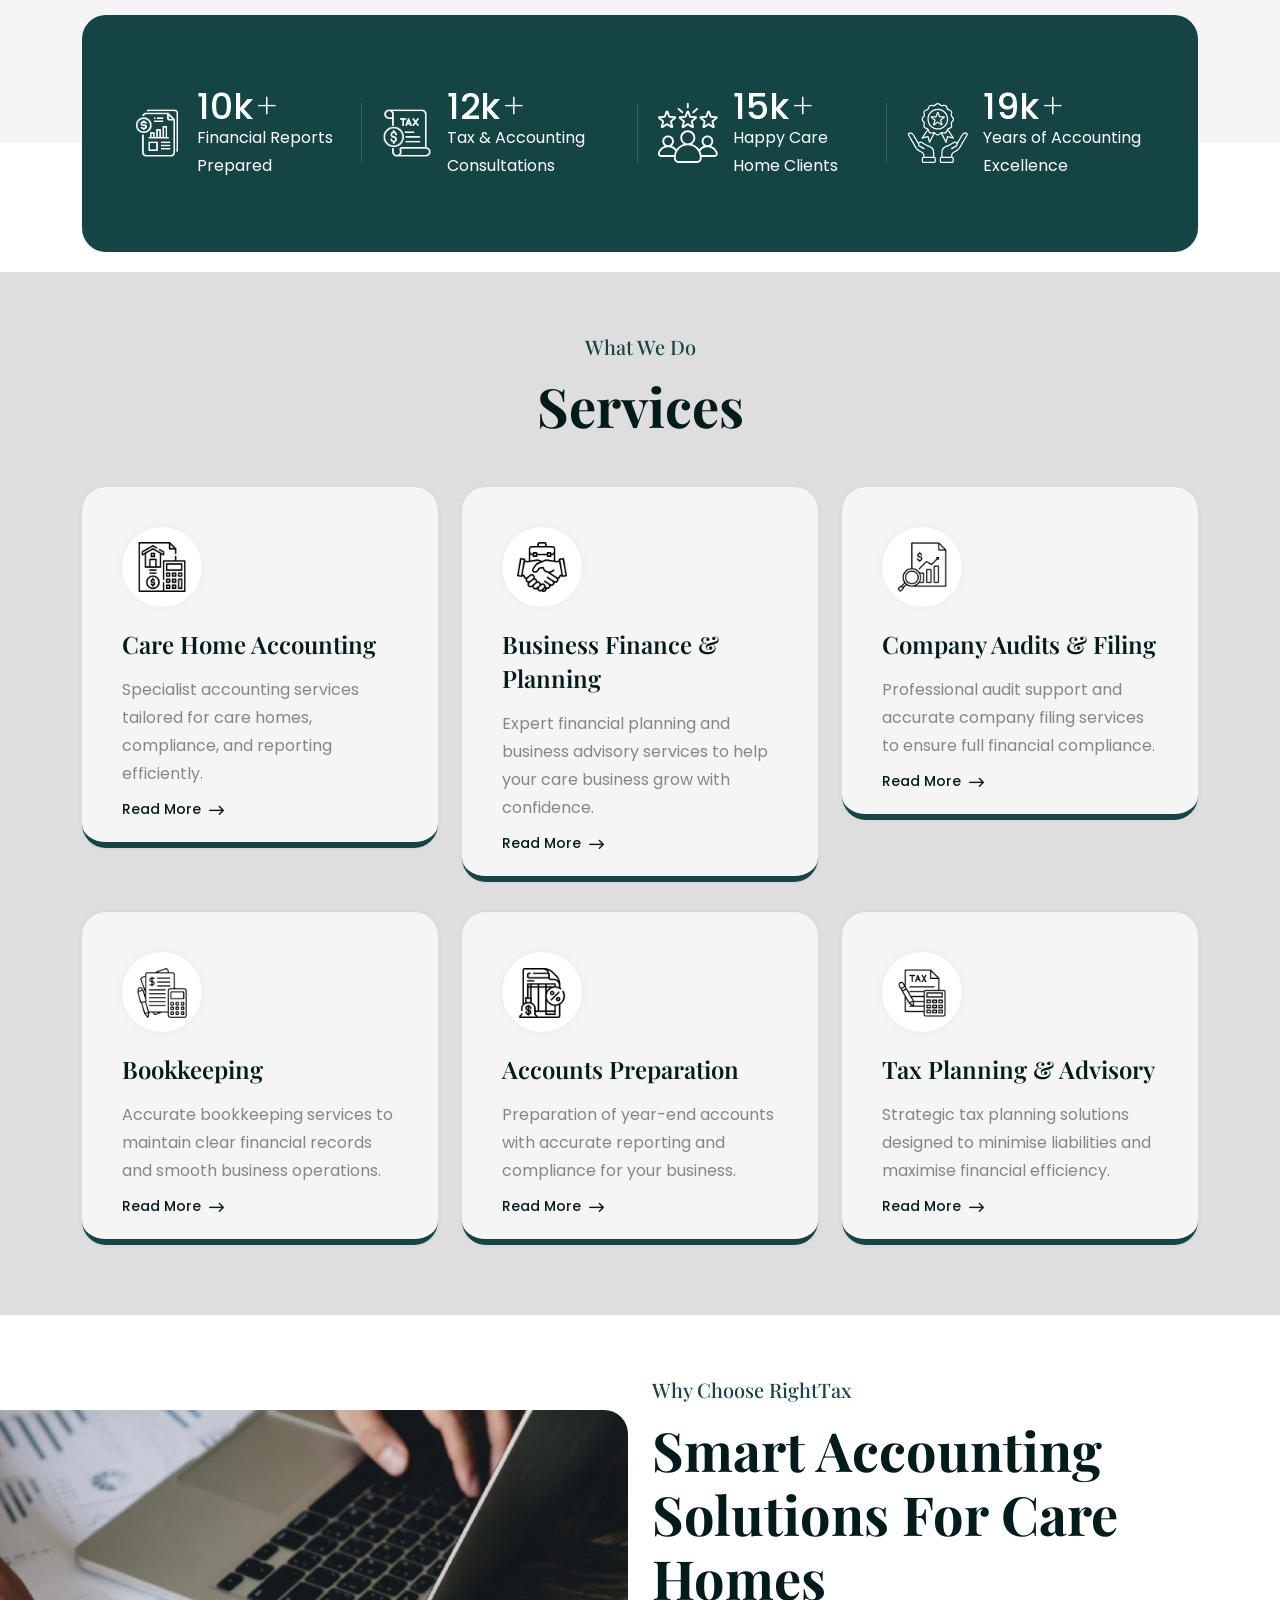
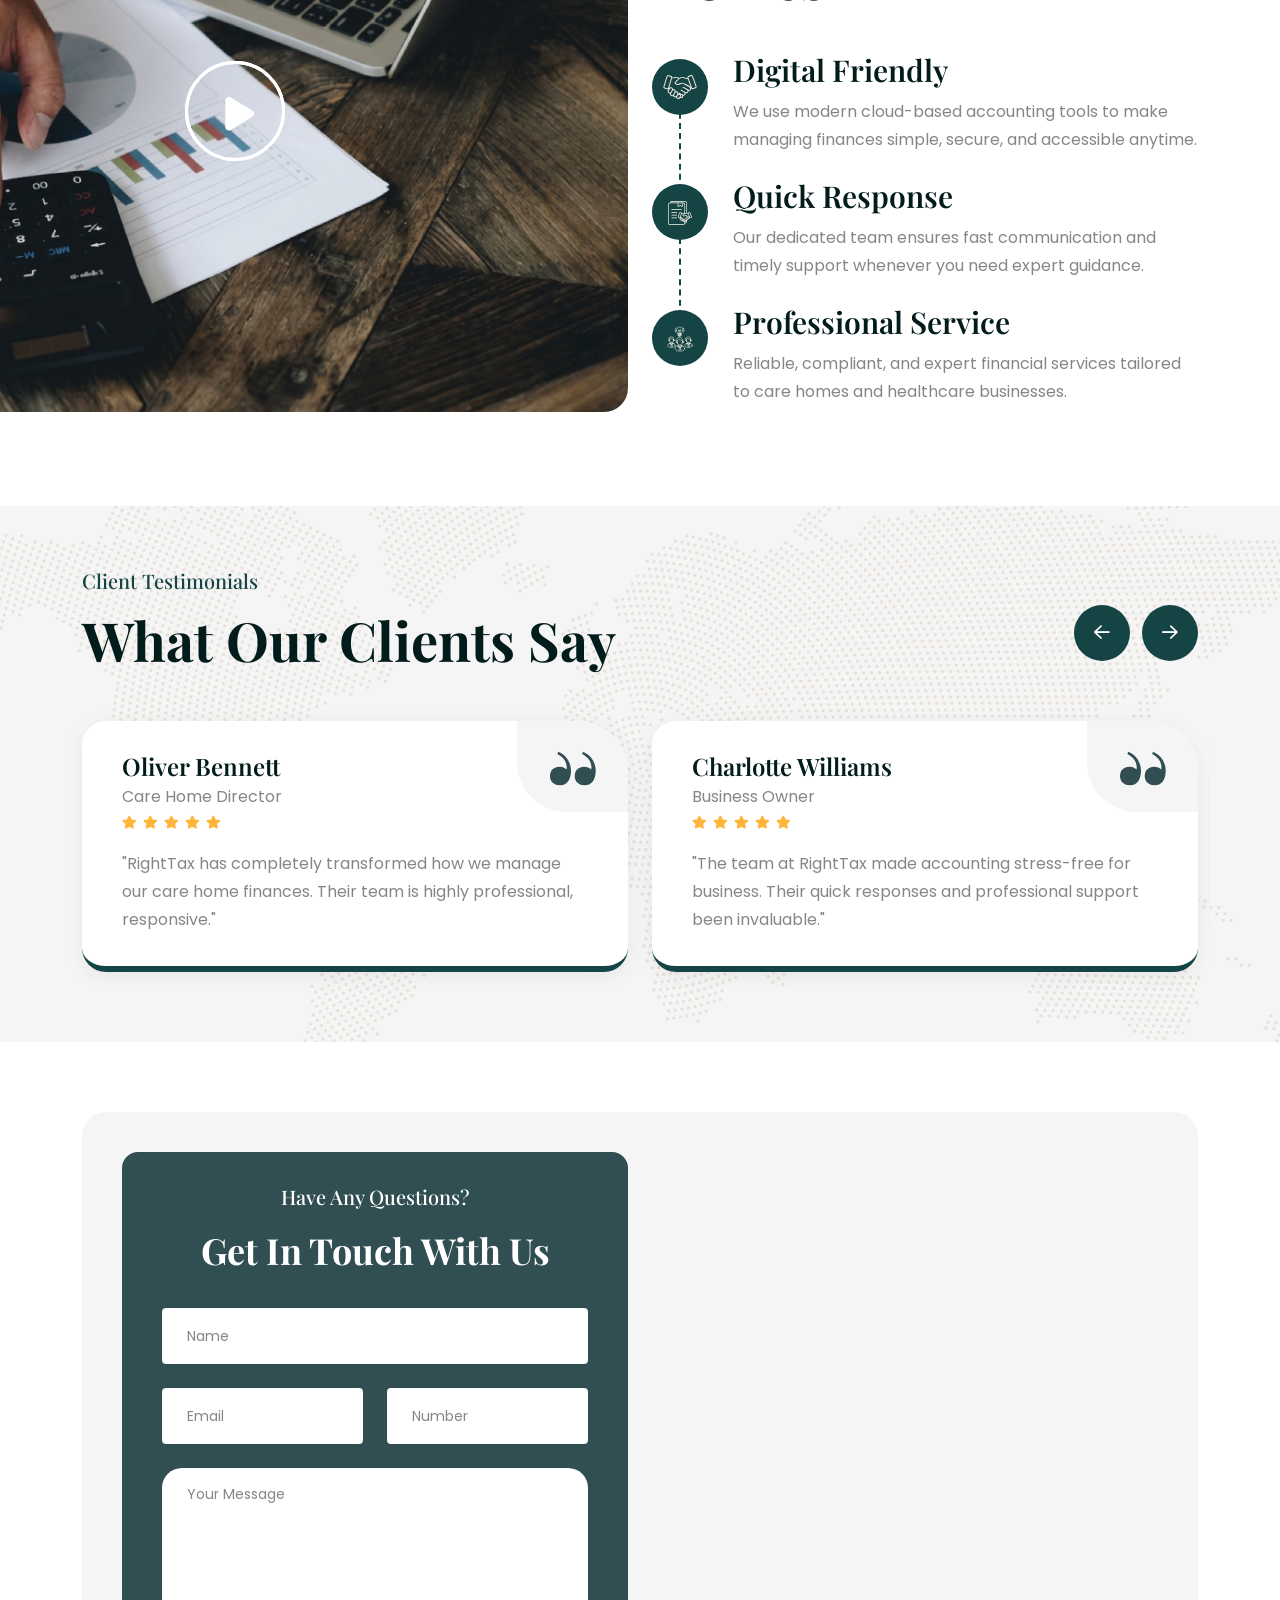
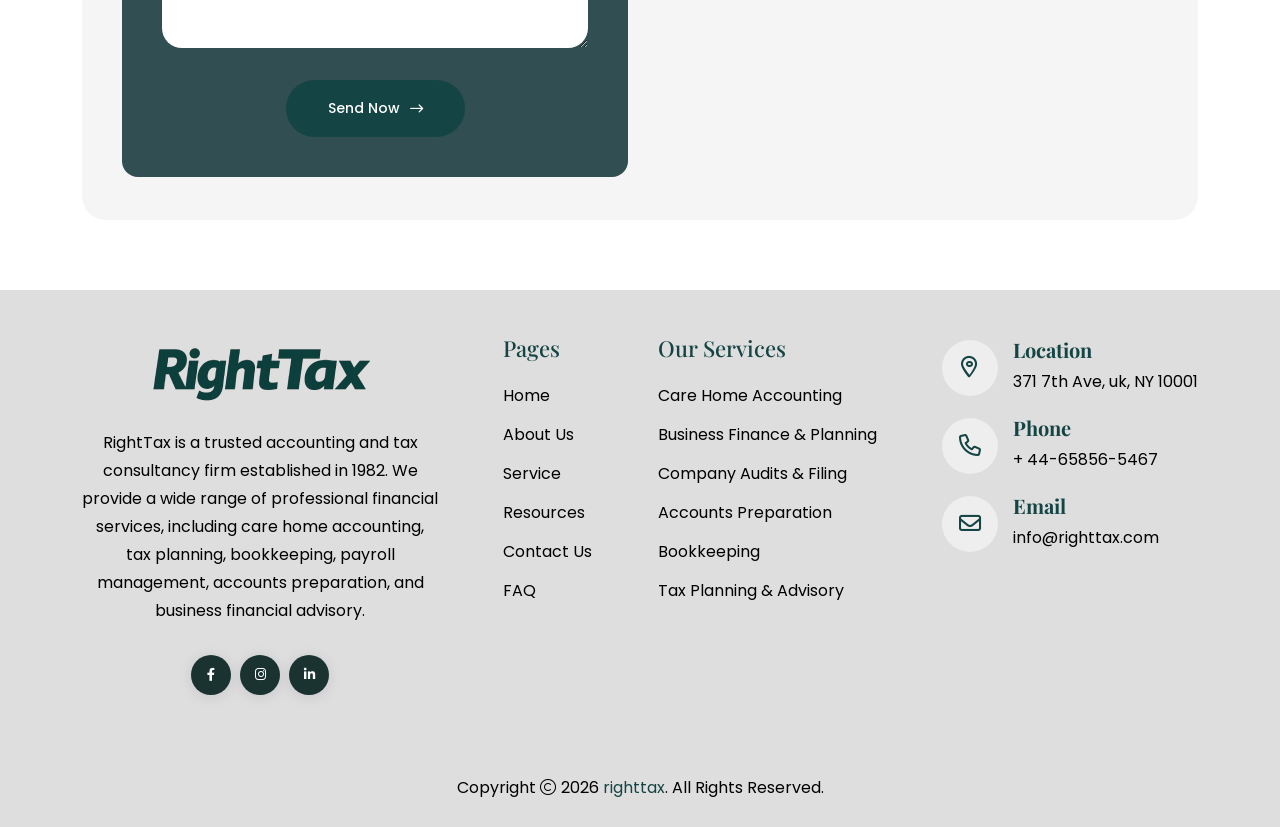
==== commit 118c742a: "about page" ====
--- a/index.html
+++ b/index.html
@@ -4,7 +4,7 @@
 <head>
     <meta charset="utf-8">
     <meta http-equiv="x-ua-compatible" content="ie=edge">
-    <title>RightTax - Tax Planning & Advisory Services</title>
+    <title>RightTax - Home</title>
     
     <meta name="viewport" content="width=device-width,initial-scale=1,shrink-to-fit=no">
     <!-- <link rel="apple-touch-icon" sizes="57x57" href="assets/img/favicons/apple-icon-57x57.png">
@@ -359,7 +359,7 @@
                     Specialist accounting services tailored for care homes, compliance, and reporting efficiently.
                 </p>
             </div>
-            <a href="#" class="link-btn">Read More <i class="fa-regular fa-arrow-right-long"></i></a>
+            <a href="#" class="link-btn btn-width">Read More <i class="fa-regular fa-arrow-right-long"></i></a>
         </div>
     </div>
 
@@ -378,7 +378,7 @@
                     Expert financial planning and business advisory services to help your care business grow with confidence.
                 </p>
             </div>
-            <a href="#" class="link-btn">Read More <i class="fa-regular fa-arrow-right-long"></i></a>
+            <a href="#" class="link-btn btn-width">Read More <i class="fa-regular fa-arrow-right-long"></i></a>
         </div>
     </div>
 
@@ -397,7 +397,7 @@
                     Professional audit support and accurate company filing services to ensure full financial compliance.
                 </p>
             </div>
-            <a href="#" class="link-btn">Read More <i class="fa-regular fa-arrow-right-long"></i></a>
+            <a href="#" class="link-btn btn-width">Read More <i class="fa-regular fa-arrow-right-long"></i></a>
         </div>
     </div>
 
@@ -416,7 +416,7 @@
                     Accurate bookkeeping services to maintain clear financial records and smooth business operations.
                 </p>
             </div>
-            <a href="#" class="link-btn">Read More <i class="fa-regular fa-arrow-right-long"></i></a>
+            <a href="#" class="link-btn btn-width">Read More <i class="fa-regular fa-arrow-right-long"></i></a>
         </div>
     </div>
 
@@ -435,7 +435,7 @@
                     Preparation of year-end accounts with accurate reporting and compliance for your business.
                 </p>
             </div>
-            <a href="#" class="link-btn">Read More <i class="fa-regular fa-arrow-right-long"></i></a>
+            <a href="#" class="link-btn btn-width">Read More <i class="fa-regular fa-arrow-right-long"></i></a>
         </div>
     </div>
 
@@ -454,7 +454,7 @@
                     Strategic tax planning solutions designed to minimise liabilities and maximise financial efficiency.
                 </p>
             </div>
-            <a href="#" class="link-btn">Read More <i class="fa-regular fa-arrow-right-long"></i></a>
+            <a href="#" class="link-btn btn-width">Read More <i class="fa-regular fa-arrow-right-long"></i></a>
         </div>
     </div>
 
@@ -471,7 +471,7 @@
                         <div class="img-box1">
                             <div class="process-play-btn-wrap"><a href="#"
                                     class="play-btn style2 popup-video"><i class="fa-sharp fa-solid fa-play"></i></a>
-                            </div><img src="assets/img/process-1.png" alt="image">
+                            </div><img src="assets/img/process-img.png" alt="image">
                         </div>
                     </div>
                 </div>
@@ -709,6 +709,19 @@
         <div class="widget-area bg-footer-color">
             <div class="container">
                 <div class="row justify-content-between">
+                    <div class="col-md-6 col-xl-4 footer-border-right">
+                        <div class="widget footer-widget text-xl-center text-start">
+                            <div class="th-widget-about">
+                                <div class="about-logo"><a href=""><img
+                                            src="assets/img/logo-4.png" alt="righttax-html"></a></div>
+                                <p class="about-text">RightTax is a trusted accounting and tax consultancy firm established in 1982. We provide a wide range of professional financial services, including care home accounting, tax planning, bookkeeping, payroll management, accounts preparation, and business financial advisory.</p>
+                                <div class="th-social"><a href="#"><i
+                                            class="fab fa-facebook-f"></i></a> <a href="#"><i
+                                            class="fab fa-instagram"></i></a> <a href="#"><i
+                                            class="fab fa-linkedin-in"></i></a> </div>
+                            </div>
+                        </div>
+                    </div>
                     <div class="col-md-6 col-xl-auto footer-border-right">
                         <div class="widget widget_nav_menu footer-widget">
                             <h3 class="widget_title">Pages</h3>
@@ -738,20 +751,7 @@
                                 </ul>
                             </div>
                         </div>
-                    </div>
-                    <div class="col-md-6 col-xl-4 footer-border-right">
-                        <div class="widget footer-widget text-xl-center text-start">
-                            <div class="th-widget-about">
-                                <div class="about-logo"><a href=""><img
-                                            src="assets/img/logo-4.png" alt="righttax-html"></a></div>
-                                <p class="about-text">RightTax is a trusted accounting and tax consultancy firm established in 1982. We provide a wide range of professional financial services, including care home accounting, tax planning, bookkeeping, payroll management, accounts preparation, and business financial advisory.</p>
-                                <div class="th-social"><a href="#"><i
-                                            class="fab fa-facebook-f"></i></a> <a href="#"><i
-                                            class="fab fa-instagram"></i></a> <a href="#"><i
-                                            class="fab fa-linkedin-in"></i></a> </div>
-                            </div>
-                        </div>
-                    </div>
+                    </div>                    
                     <div class="col-md-6 col-xl-auto footer-border-right">
                         <div class="widget footer-widget">
                             <div class="th-widget-contact">
@@ -767,8 +767,7 @@
                                     <div class="info-contnt">
                                         <h4 class="footer-info-title">Phone</h4>
                                         <p class="info-box_text"><a href="tel:+44-65856-5467" class="info-box_link">+
-                                                44-65856-5467</a> <a href="tel:+44-64854-5467" class="info-box_link">+
-                                                44-64854-5467</a></p>
+                                                44-65856-5467</a></p>
                                     </div>
                                 </div>
                                 <div class="info-box">
@@ -776,8 +775,7 @@
                                     <div class="info-contnt">
                                         <h4 class="footer-info-title">Email</h4>
                                         <p class="info-box_text"><a href="mailto:info@righttax.com"
-                                                class="info-box_link">info@righttax.com</a> <a
-                                                href="mailto:info@righttax.com" class="info-box_link">info@righttax.com</a>
+                                                class="info-box_link">info@righttax.com</a> 
                                         </p>
                                     </div>
                                 </div>
--- a/assets/css/style.css
+++ b/assets/css/style.css
@@ -2104,10 +2104,6 @@
     color: inherit
 }
 
-.box-title a:hover {
-    color: var(--theme-color)
-}
-
 .box-subtitle {
     margin-bottom: 8px
 }
@@ -6948,8 +6944,8 @@
 }
 
 .footer-layout1 .widget-area {
-    padding-top: 120px;
-    padding-bottom: 70px
+    padding-top: 50px;
+    padding-bottom: 5px
 }
 
 @media (max-width: 1199px) {
@@ -16633,10 +16629,18 @@
     right: 0
 }
 
-.service-card:hover {
+.service-card:hover .link-btn{
     -webkit-transform: translateY(-3px);
     -ms-transform: translateY(-3px);
-    transform: translateY(-3px)
+    transform: translateY(-3px);
+    background: var(--white-color);
+    padding: 10px 20px;
+    display: flex;
+    border-radius: 30px;
+}
+
+.btn-width {
+    width: 45%;
 }
 
 .service-card:hover::before {
@@ -16663,14 +16667,14 @@
 }
 
 .service-card:hover .link-btn {
-    color: var(--white-color)
+    color: var(--theme-color)
 }
 
 .service-card:hover .link-btn:hover {
-    color: var(--white-color);
-    background: var(--theme-color);
+    color: var(--theme-color);
+    /* background: var(--white-color);
     padding: 10px 20px;
-    width: 45%;
+    width: 45%; */
 }
 
 @media (max-width: 991px) {
@@ -26280,4 +26284,56 @@
 .swiper-pagination-bullet-active {
     background-color: #57a7a5 !important;
     border-color: #57a7a5 !important;
+}
+
+.about-1-wrapper .container{
+    display: flex;
+    align-items: center;
+    justify-content: space-between;
+    gap: 60px;
+}
+
+.about-image{
+    flex: 1;
+}
+
+.about-image img{
+    width: 100%;
+    display: block;
+    border-radius: 10px;
+}
+
+.about-1-wrapper .col-xl-5{
+    flex: 1;
+    max-width: 50%;
+}
+
+@media (max-width: 768px){
+
+    .about-1-wrapper .container{
+        flex-direction: column;
+    }
+
+    .about-1-wrapper .col-xl-5{
+        max-width: 100%;
+    }
+
+    .about-image{
+        width: 100%;
+    }
+}
+
+.breadcumb-content {
+    position: absolute;
+    top: 50%;
+    left: 50%;
+    transform: translate(-50%, -50%);
+}
+
+.icon-width {
+    width: 90px;
+}
+
+.img-height {
+    height: 340px !important;
 }
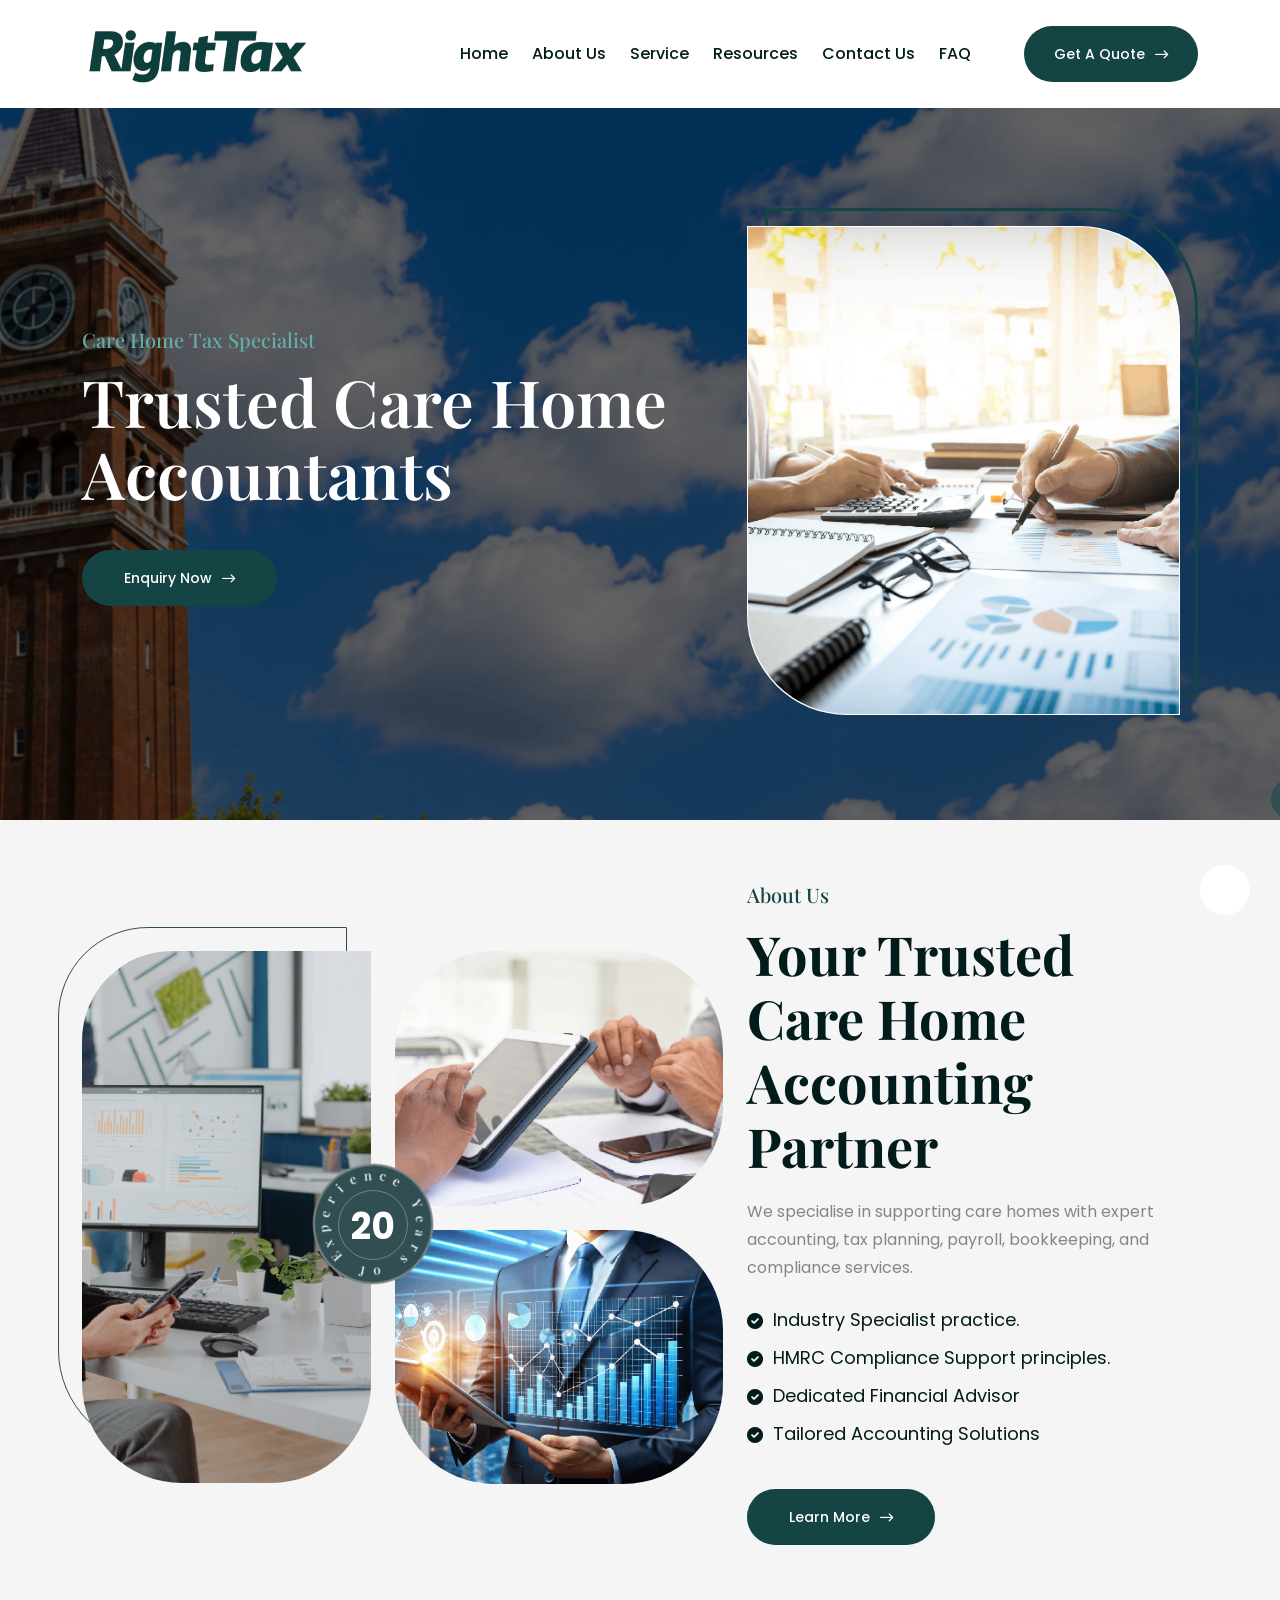
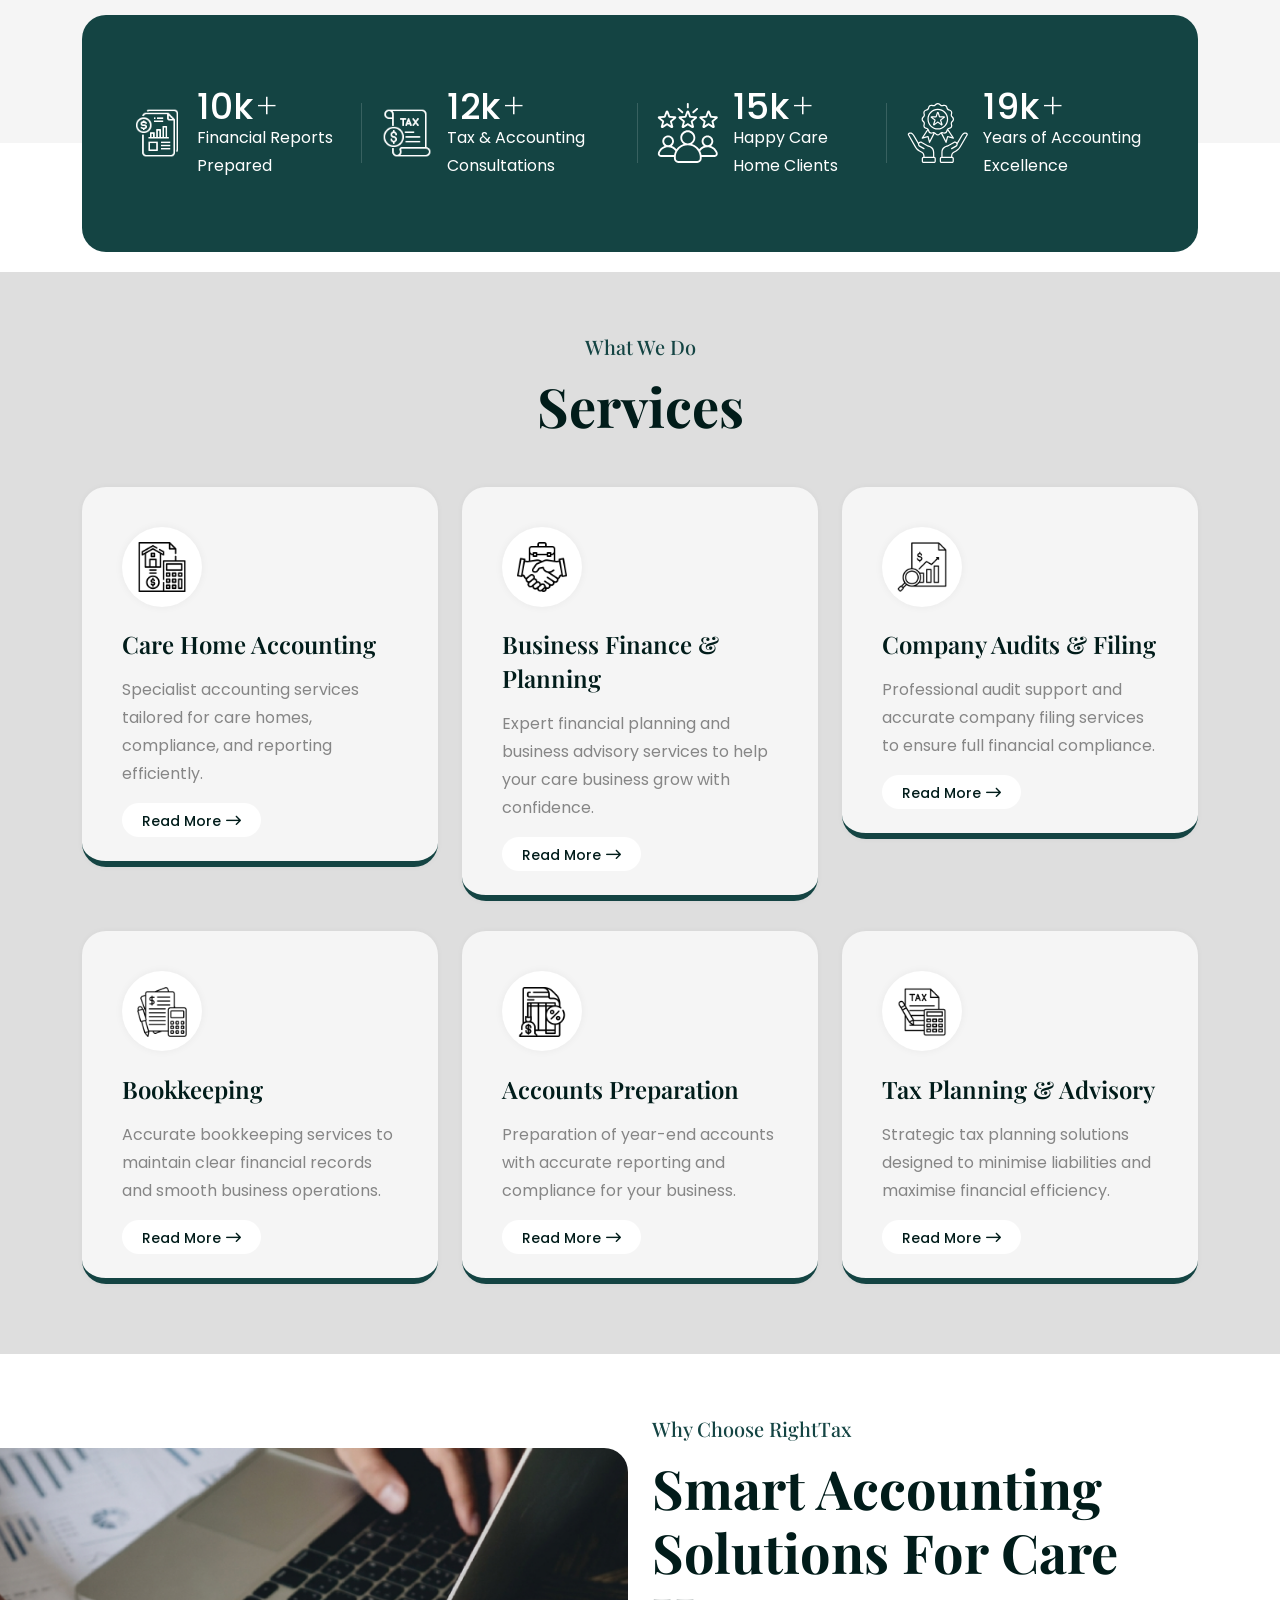
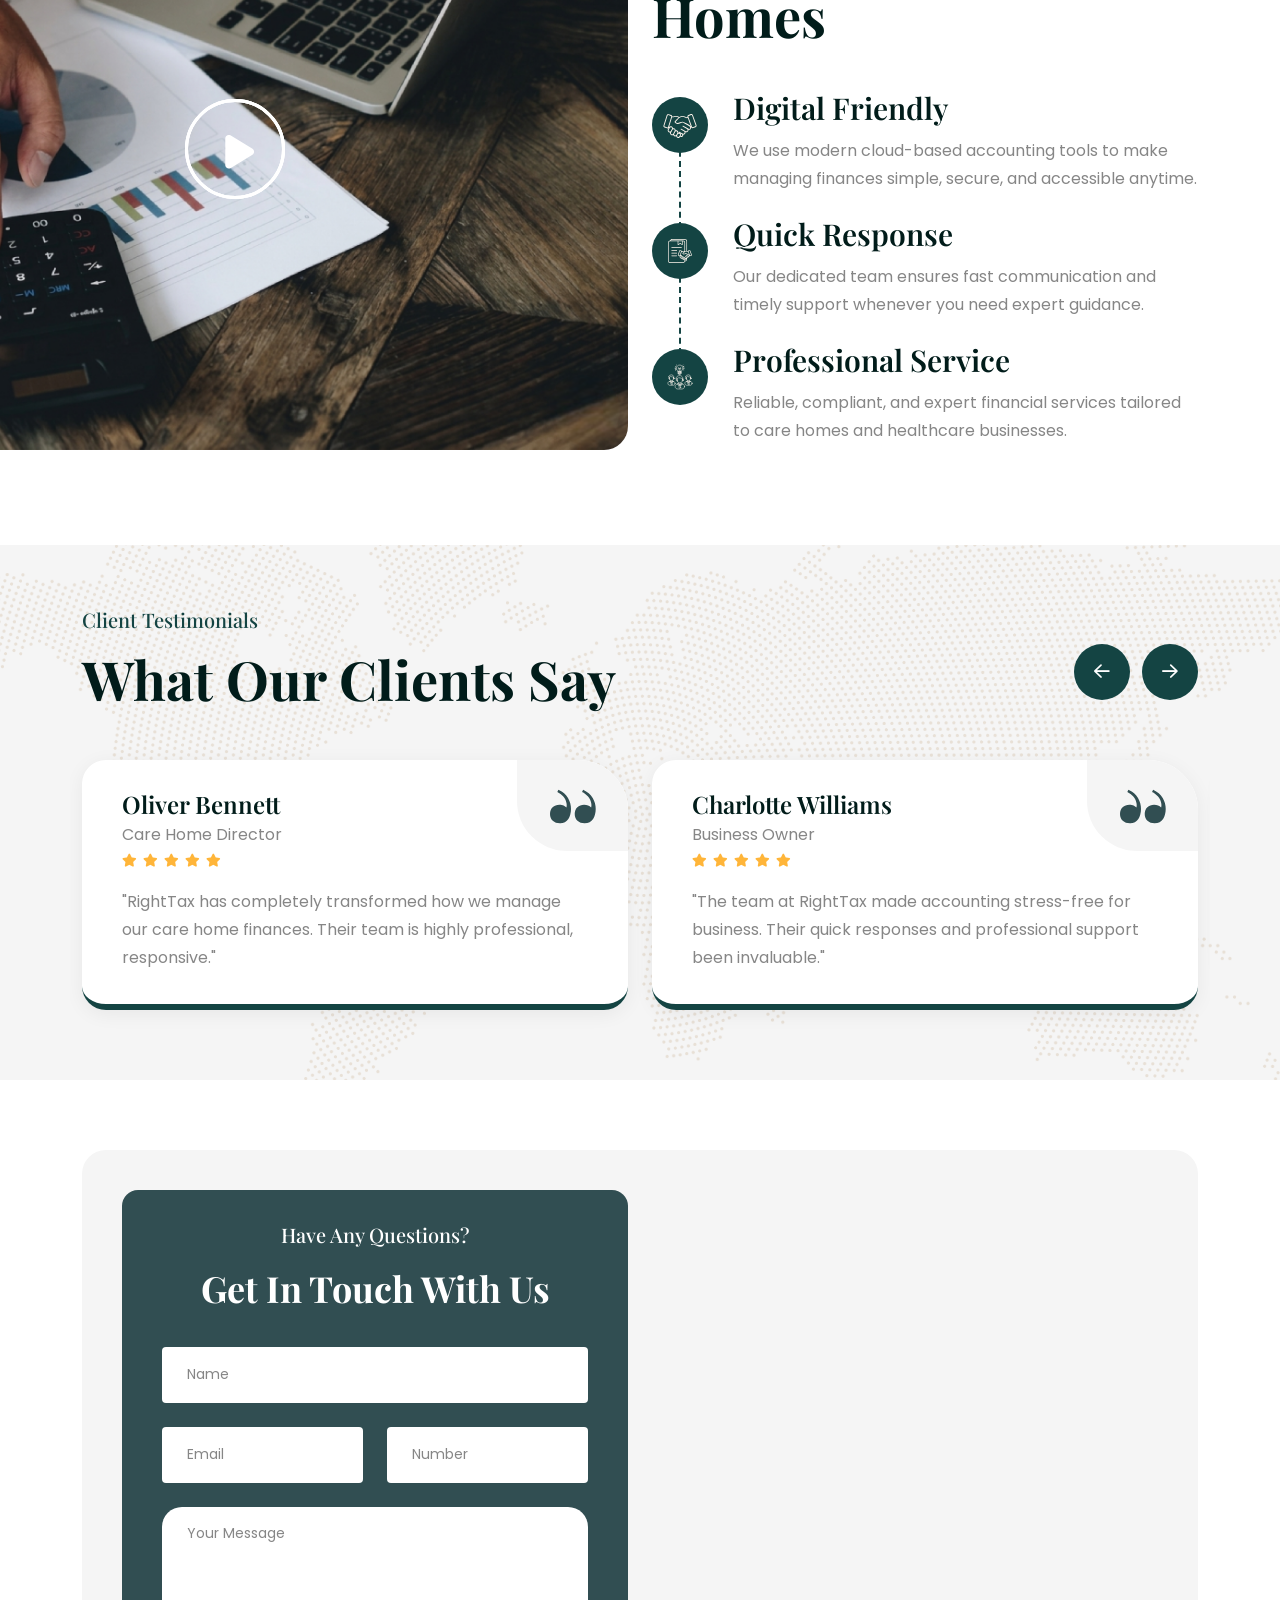
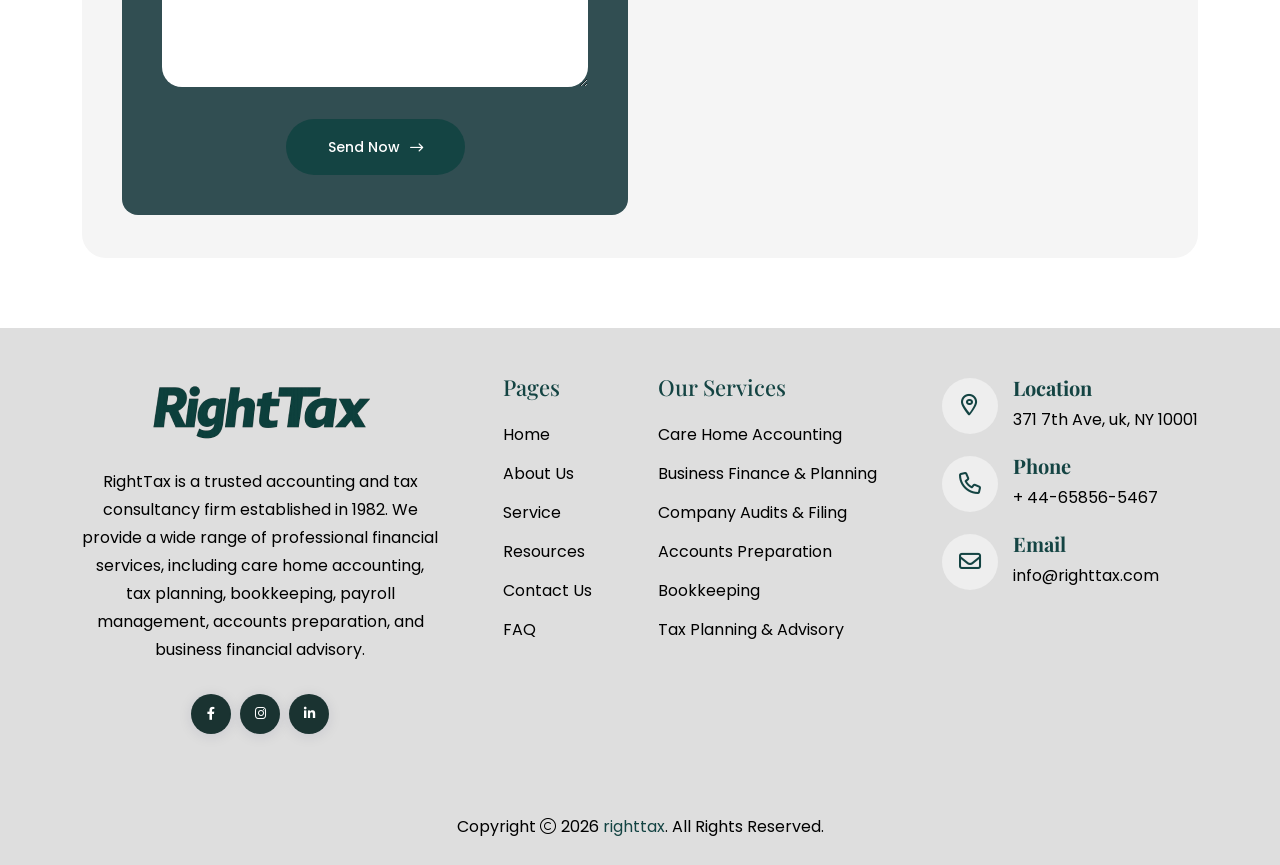
==== commit e22fde1b: "add a contact page and faq" ====
--- a/index.html
+++ b/index.html
@@ -45,7 +45,7 @@
         <div class="sidemenu-content"><button class="closeButton sideMenuCls"><i class="far fa-times"></i></button>
             <div class="widget">
                 <div class="th-widget-about">
-                    <!-- <div class="about-logo"><a href="#"><img src="assets/img/logo-4.png" alt="righttax-html"></a> -->
+                    <!-- <div class="about-logo"><a href="#"><img src="assets/img/main-logo.png" alt="righttax-html"></a> -->
                     </div>
                     <p class="about-text">We provide specialized winterization services to safeguard your pool during
                         the off-season, and when spring arrives, we handle the thorough opening process.</p>
@@ -101,25 +101,15 @@
     </div>
     <div class="th-menu-wrapper">
         <div class="th-menu-area text-center"><button class="th-menu-toggle"><i class="fal fa-times"></i></button>
-            <div class="mobile-logo"><a href="#"><img src="assets/img/logo-4.png" alt="righttax-html"></a></div>
+            <div class="mobile-logo"><a href="index.html"><img src="assets/img/main-logo.png" alt="righttax-html"></a></div>
             <div class="th-mobile-menu">
                 <ul>
-                    <li class="menu-item-has-children"><a href="#">Home</a>
-                      
-                    </li>
-                    <li class="menu-item-has-children"><a href="#">About Us</a>
-                      
-                    </li>
-                    <li class="menu-item-has-children"><a href="#">Service</a>
-                    
-                    </li>
-                    <li class="menu-item-has-children"><a href="#">Resources</a>
-                      
-                    </li>
-                    <li class="menu-item-has-children"><a href="#">Contact Us</a>
-                      
-                    </li>
-                    <li><a href="#">FAQ</a></li>
+                    <li class="menu-item-has-children"><a href="index.html">Home</a></li>
+                    <li class="menu-item-has-children"><a href="about.html">About Us</a></li>
+                    <li class="menu-item-has-children"><a href="#">Service</a></li>
+                    <li class="menu-item-has-children"><a href="#">Resources</a></li>
+                    <li class="menu-item-has-children"><a href="contact.html">Contact Us</a></li>
+                    <li class="menu-item-has-children"><a href="faq.html">FAQ</a></li>
                 </ul>
             </div>
         </div>
@@ -131,7 +121,7 @@
                     <div class="row align-items-center justify-content-between">
                         <div class="col-auto">
                             <div class="header-logo">
-                                <div class="logo-bg"></div><a href="#"><img src="assets/img/logo-4.png" alt="righttax-html"></a>
+                                <div class="logo-bg"></div><a href="#"><img src="assets/img/main-logo.png" alt="righttax-html"></a>
                             </div>
                         </div>
                         <div class="col-auto me-xl-auto">
@@ -149,7 +139,7 @@
                                     class="far fa-bars"></i></button>
                         </div>
                         <div class="col-auto d-none d-xl-block">
-                            <div class="header-button"><a href="#"
+                            <div class="header-button"><a href="contact.html"
                                     class="th-btn style4">Get a Quote <i class="far fa-arrow-right-long"></i></a>
                                 <!-- <button type="button" class="icon-btn sideMenuInfo"><i
                                         class="fa-solid fa-bars"></i></button></div> -->
@@ -709,11 +699,11 @@
         <div class="widget-area bg-footer-color">
             <div class="container">
                 <div class="row justify-content-between">
-                    <div class="col-md-6 col-xl-4 footer-border-right">
+                    <div class="col-md-12 col-xl-4 footer-border-right">
                         <div class="widget footer-widget text-xl-center text-start">
                             <div class="th-widget-about">
                                 <div class="about-logo"><a href=""><img
-                                            src="assets/img/logo-4.png" alt="righttax-html"></a></div>
+                                            src="assets/img/main-logo.png" alt="righttax-html"></a></div>
                                 <p class="about-text">RightTax is a trusted accounting and tax consultancy firm established in 1982. We provide a wide range of professional financial services, including care home accounting, tax planning, bookkeeping, payroll management, accounts preparation, and business financial advisory.</p>
                                 <div class="th-social"><a href="#"><i
                                             class="fab fa-facebook-f"></i></a> <a href="#"><i
@@ -722,22 +712,22 @@
                             </div>
                         </div>
                     </div>
-                    <div class="col-md-6 col-xl-auto footer-border-right">
+                    <div class="col-md-12 col-xl-auto footer-border-right">
                         <div class="widget widget_nav_menu footer-widget">
                             <h3 class="widget_title">Pages</h3>
                             <div class="menu-all-pages-container">
                                 <ul class="menu">
-                                    <li><a href="#">Home</a></li>
-                                    <li><a href="#">About Us</a></li>
+                                    <li><a href="index.html">Home</a></li>
+                                    <li><a href="about.html">About Us</a></li>
                                     <li><a href="#">Service</a></li>
                                     <li><a href="#">Resources</a></li>
-                                    <li><a href="#">Contact Us</a></li>
-                                    <li><a href="#">FAQ</a></li>
+                                    <li><a href="contact.html">Contact Us</a></li>
+                                    <li><a href="faq.html">FAQ</a></li>
                                 </ul>
                             </div>
                         </div>
                     </div>
-                    <div class="col-md-6 col-xl-auto footer-border-right">
+                    <div class="col-md-12 col-xl-auto footer-border-right">
                         <div class="widget widget_nav_menu footer-widget">
                             <h3 class="widget_title">Our Services</h3>
                             <div class="menu-all-pages-container">
@@ -752,7 +742,7 @@
                             </div>
                         </div>
                     </div>                    
-                    <div class="col-md-6 col-xl-auto footer-border-right">
+                    <div class="col-md-12 col-xl-auto footer-border-right">
                         <div class="widget footer-widget">
                             <div class="th-widget-contact">
                                 <div class="info-box">
--- a/assets/css/style.css
+++ b/assets/css/style.css
@@ -1284,7 +1284,7 @@
     padding-left: 18px
 }
 
-.th-mobile-menu ul li a:before {
+/* .th-mobile-menu ul li a:before {
     content: '\f105';
     font-family: var(--icon-font);
     position: absolute;
@@ -1292,7 +1292,7 @@
     top: 12px;
     margin-right: 10px;
     display: inline-block
-}
+} */
 
 .th-mobile-menu ul li.th-active>a {
     color: var(--theme-color)
@@ -1330,10 +1330,10 @@
     border-radius: 50%
 }
 
-.th-mobile-menu ul .menu-item-has-children>a .th-mean-expand:before {
+/* .th-mobile-menu ul .menu-item-has-children>a .th-mean-expand:before {
     content: '\f067';
     font-family: var(--icon-font)
-}
+} */
 
 .th-mobile-menu ul .menu-item-has-children>a:after {
     content: "\f067";
@@ -7523,7 +7523,7 @@
 .breadcumb-menu li:first-child:hover,
 .breadcumb-menu li:first-child a:hover,
 .breadcumb-menu li:first-child span:hover {
-    color: var(--theme-color)
+    color: #66aba9;
 }
 
 .breadcumb-menu li,
@@ -13473,9 +13473,13 @@
 }
 
 .contact-form.style-4 {
-    background: var(--smoke-color2);
+    /* background: var(--smoke-color2); */
     padding: 60px;
     text-align: start
+}
+
+.text-start {
+    color: #fff;
 }
 
 @media (max-width: 375px) {
@@ -16629,18 +16633,17 @@
     right: 0
 }
 
-.service-card:hover .link-btn{
+.service-card:hover {
     -webkit-transform: translateY(-3px);
     -ms-transform: translateY(-3px);
-    transform: translateY(-3px);
+    transform: translateY(-3px);    
+}
+
+.link-btn {
     background: var(--white-color);
     padding: 10px 20px;
-    display: flex;
+    display: inline-block;
     border-radius: 30px;
-}
-
-.btn-width {
-    width: 45%;
 }
 
 .service-card:hover::before {
@@ -26336,4 +26339,8 @@
 
 .img-height {
     height: 340px !important;
+}
+
+.info-box img {
+    width: 50%;
 }
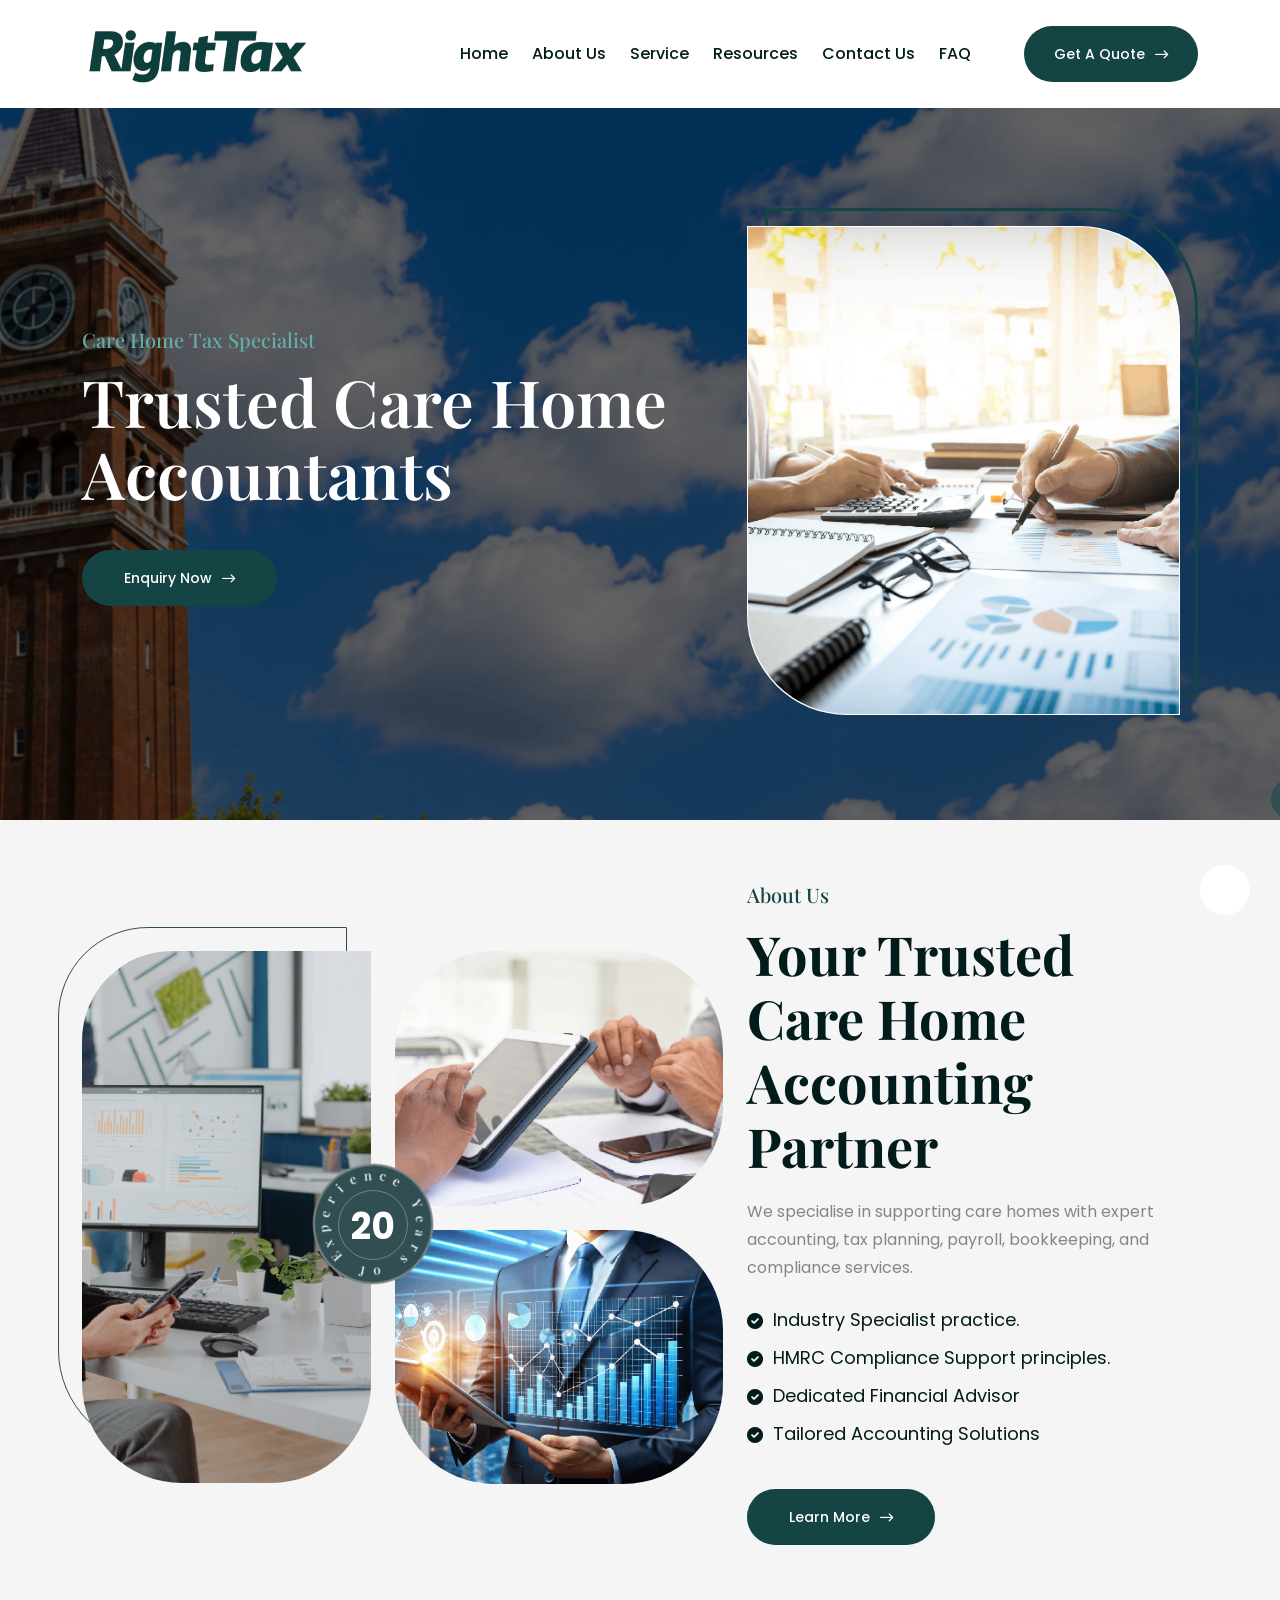
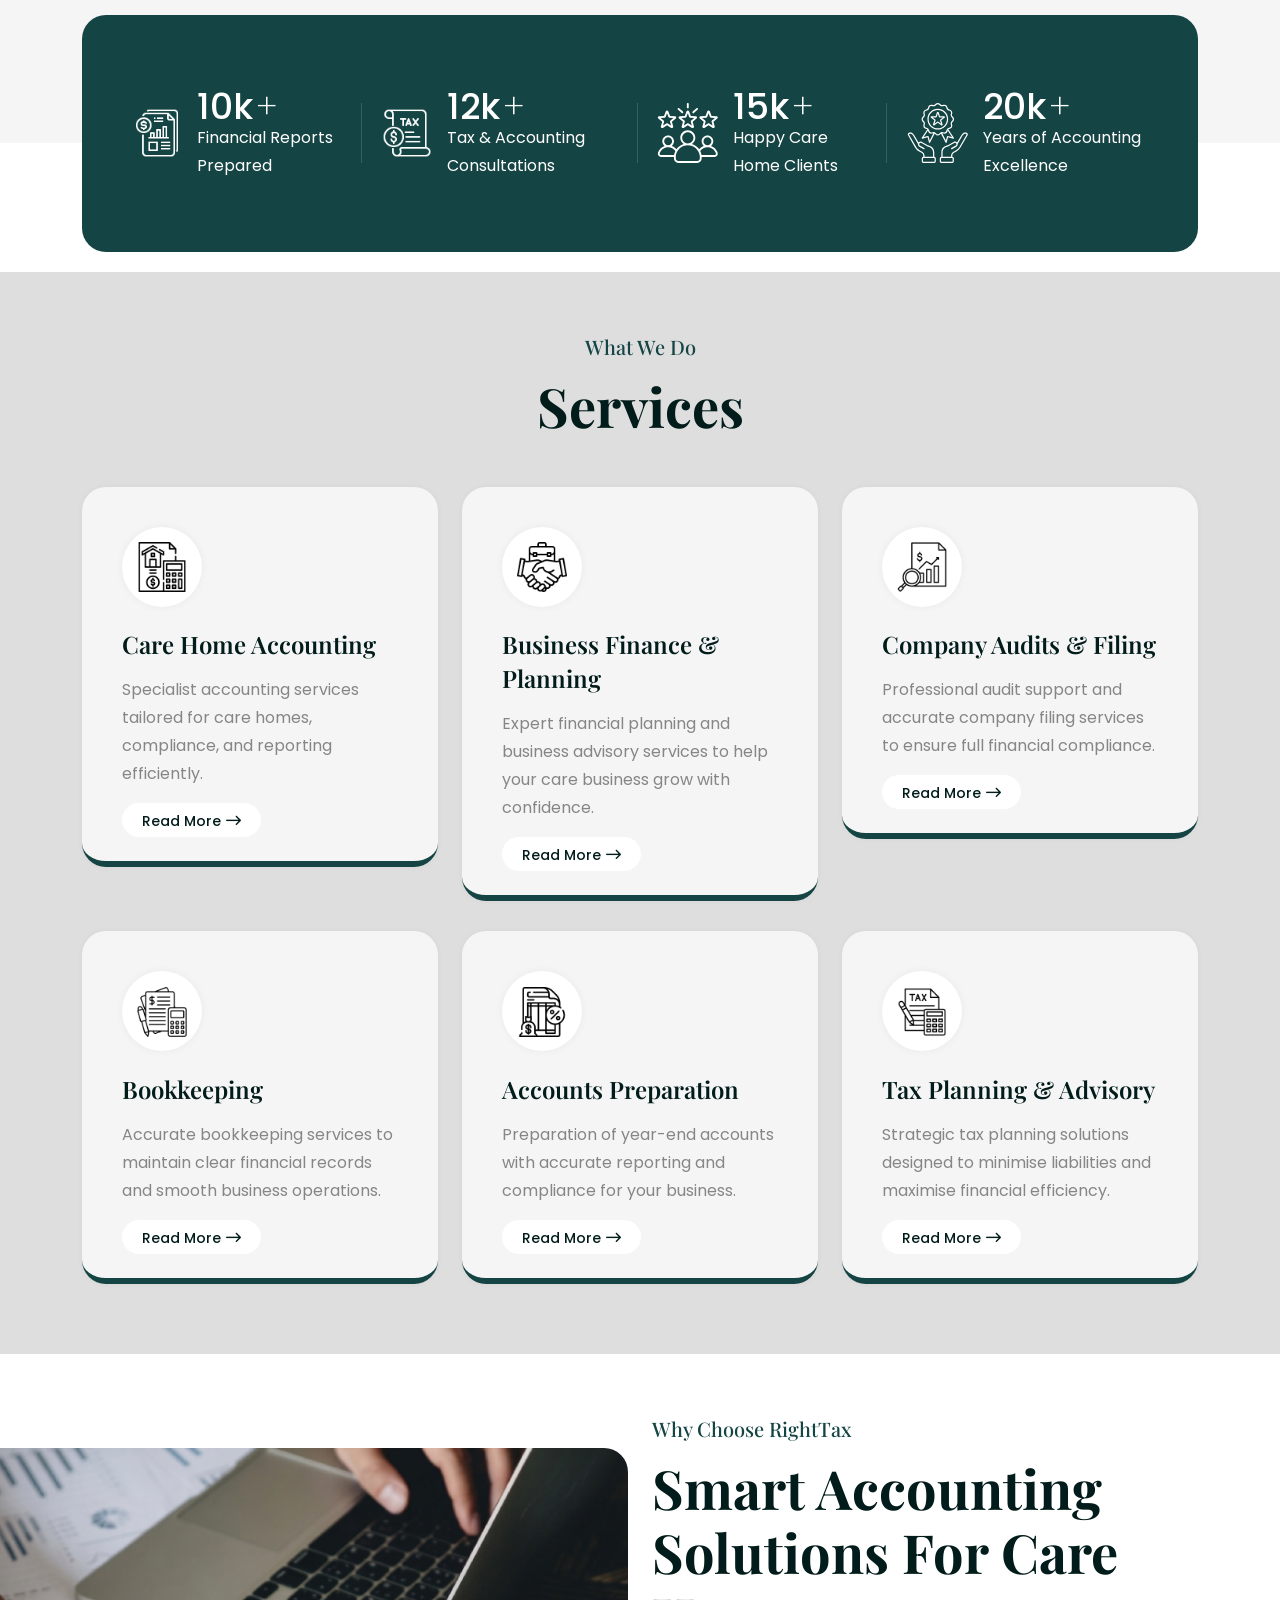
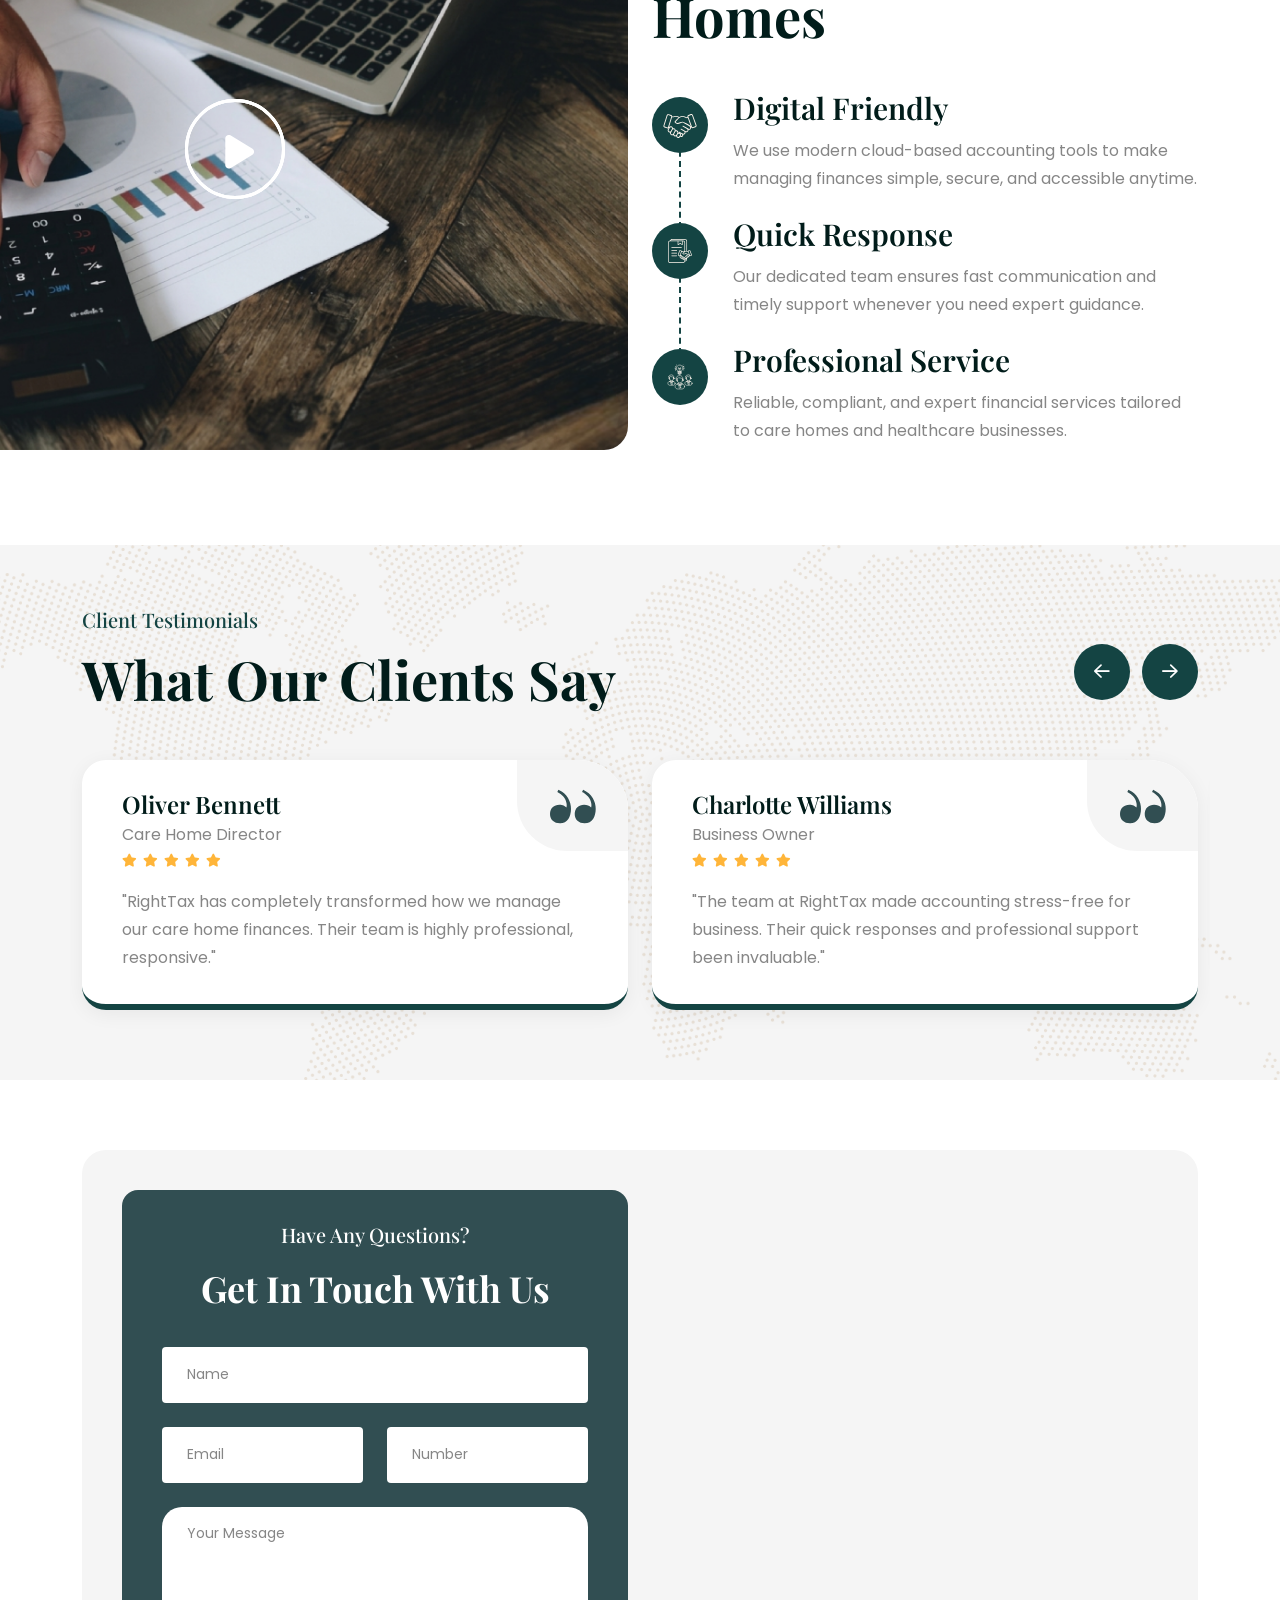
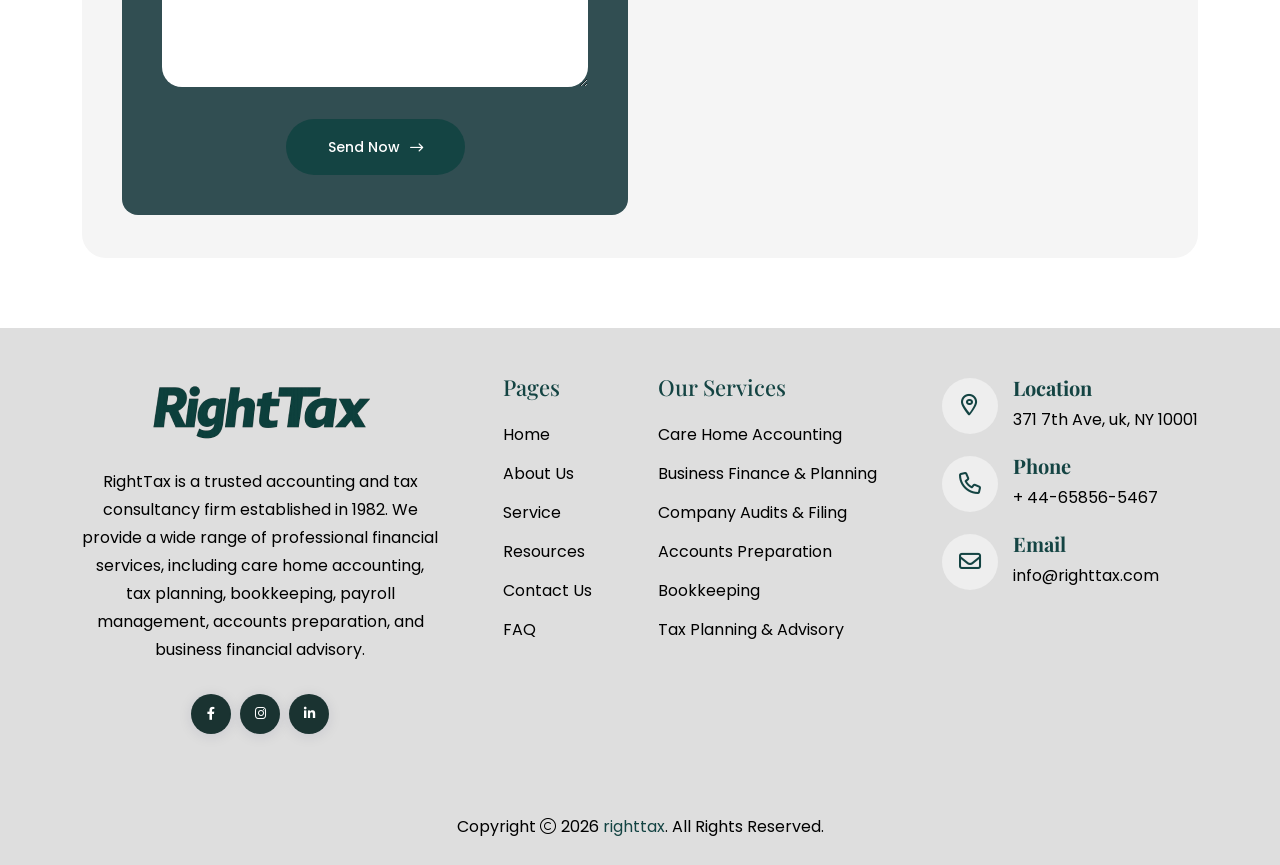
==== commit e843ac46: "code clean and responsive for three page , need to work another two pages" ====
--- a/index.html
+++ b/index.html
@@ -4,43 +4,20 @@
 <head>
     <meta charset="utf-8">
     <meta http-equiv="x-ua-compatible" content="ie=edge">
-    <title>RightTax - Home</title>
-    
+    <title>RightTax - Home</title>    
     <meta name="viewport" content="width=device-width,initial-scale=1,shrink-to-fit=no">
-    <!-- <link rel="apple-touch-icon" sizes="57x57" href="assets/img/favicons/apple-icon-57x57.png">
-    <link rel="apple-touch-icon" sizes="60x60" href="assets/img/favicons/apple-icon-60x60.png">
-    <link rel="apple-touch-icon" sizes="72x72" href="assets/img/favicons/apple-icon-72x72.png">
-    <link rel="apple-touch-icon" sizes="76x76" href="assets/img/favicons/apple-icon-76x76.png">
-    <link rel="apple-touch-icon" sizes="114x114" href="assets/img/favicons/apple-icon-114x114.png">
-    <link rel="apple-touch-icon" sizes="120x120" href="assets/img/favicons/apple-icon-120x120.png">
-    <link rel="apple-touch-icon" sizes="144x144" href="assets/img/favicons/apple-icon-144x144.png">
-    <link rel="apple-touch-icon" sizes="152x152" href="assets/img/favicons/apple-icon-152x152.png">
-    <link rel="apple-touch-icon" sizes="180x180" href="assets/img/favicons/apple-icon-180x180.png">
-    <link rel="icon" type="image/png" sizes="192x192" href="assets/img/favicons/android-icon-192x192.png">
-    <link rel="icon" type="image/png" sizes="32x32" href="assets/img/favicons/favicon-32x32.png">
-    <link rel="icon" type="image/png" sizes="96x96" href="assets/img/favicons/favicon-96x96.png">
-    <link rel="icon" type="image/png" sizes="16x16" href="assets/img/favicons/favicon-16x16.png"> -->
-    <!-- <link rel="manifest" href="assets/img/favicons/manifest.json"> -->
     <meta name="msapplication-TileColor" content="#ffffff">
     <meta name="msapplication-TileImage" content="assets/img/favicons/ms-icon-144x144.png">
     <meta name="theme-color" content="#ffffff">
     <link rel="preconnect" href="https://fonts.googleapis.com/">
     <link rel="preconnect" href="https://fonts.gstatic.com/" crossorigin>
-    <link
-        href="https://fonts.googleapis.com/css2?family=Playfair+Display:ital,wght@0,400..900;1,400..900&amp;family=Poppins:ital,wght@0,100;0,200;0,300;0,400;0,500;0,600;0,700;0,800;0,900;1,100;1,200;1,300;1,400;1,500;1,600;1,700;1,800;1,900&amp;display=swap"
-        rel="stylesheet">
+    <link href="https://fonts.googleapis.com/css2?family=Playfair+Display:ital,wght@0,400..900;1,400..900&amp;family=Poppins:ital,wght@0,100;0,200;0,300;0,400;0,500;0,600;0,700;0,800;0,900;1,100;1,200;1,300;1,400;1,500;1,600;1,700;1,800;1,900&amp;display=swap" rel="stylesheet">
     <link rel="stylesheet" href="assets/css/app.min.css">
     <link rel="stylesheet" href="assets/css/fontawesome.min.css">
     <link rel="stylesheet" href="assets/css/style.css">
 </head>
 
-<body class="">
-    <!-- <div class="preloader"><button class="th-btn preloaderCls">Cancel Preloader</button>
-        <div class="preloader-inner">
-            <div class="loader"></div>
-        </div>
-    </div> -->
-   
+<body>
     <div class="sidemenu-wrapper sidemenu-info d-none d-lg-block">
         <div class="sidemenu-content"><button class="closeButton sideMenuCls"><i class="far fa-times"></i></button>
             <div class="widget">
@@ -104,12 +81,18 @@
             <div class="mobile-logo"><a href="index.html"><img src="assets/img/main-logo.png" alt="righttax-html"></a></div>
             <div class="th-mobile-menu">
                 <ul>
-                    <li class="menu-item-has-children"><a href="index.html">Home</a></li>
-                    <li class="menu-item-has-children"><a href="about.html">About Us</a></li>
-                    <li class="menu-item-has-children"><a href="#">Service</a></li>
-                    <li class="menu-item-has-children"><a href="#">Resources</a></li>
-                    <li class="menu-item-has-children"><a href="contact.html">Contact Us</a></li>
-                    <li class="menu-item-has-children"><a href="faq.html">FAQ</a></li>
+                    <li class="menu-item-has-children">
+                        <a href="index.html" onclick="window.location=this.href">Home</a></li>
+                    <li class="menu-item-has-children">
+                        <a href="about.html" onclick="window.location=this.href">About Us</a></li>
+                    <li class="menu-item-has-children">
+                        <a href="#">Service</a></li>
+                    <li class="menu-item-has-children">
+                        <a href="#">Resources</a></li>
+                    <li class="menu-item-has-children">
+                        <a href="contact.html" onclick="window.location=this.href">Contact Us</a></li>
+                    <li class="menu-item-has-children">
+                        <a href="faq.html" onclick="window.location=this.href">FAQ</a></li>
                 </ul>
             </div>
         </div>
@@ -121,19 +104,19 @@
                     <div class="row align-items-center justify-content-between">
                         <div class="col-auto">
                             <div class="header-logo">
-                                <div class="logo-bg"></div><a href="#"><img src="assets/img/main-logo.png" alt="righttax-html"></a>
+                                <div class="logo-bg"></div><a href="index.html"><img src="assets/img/main-logo.png" alt="righttax-html"></a>
                             </div>
                         </div>
                         <div class="col-auto me-xl-auto">
                             <nav class="main-menu d-none d-lg-inline-block me-xl-auto">
                                 <ul>
-                                    <li class="menu-item-has-children"><a href="#">Home</a>
+                                    <li class="menu-item-has-children"><a href="index.html">Home</a>
                                     </li>
-                                    <li><a href="#">About Us</a></li>
+                                    <li><a href="about.html">About Us</a></li>
                                     <li><a href="#">Service</a></li>
                                     <li><a href="#">Resources</a></li>
-                                    <li><a href="#">Contact Us</a></li>
-                                     <li><a href="#">FAQ</a></li>
+                                    <li><a href="contact.html">Contact Us</a></li>
+                                     <li><a href="faq.html">FAQ</a></li>
                                 </ul>
                             </nav><button type="button" class="th-menu-toggle d-block d-lg-none"><i
                                     class="far fa-bars"></i></button>
@@ -499,8 +482,7 @@
             </div>
         </div>
     </section>
- 
-    
+     
     <section class="testi-card-area-1 overflow-hidden space" id="testi-sec" data-bg-src="assets/img/testi-bg-1.png">
         <div class="container">
             <div class="row justify-content-lg-between justify-content-center align-items-end">
@@ -531,9 +513,7 @@
                         <img src="assets/img/icon/testi-icon-1-top.svg" alt="image">
                     </div>
 
-                    <div class="testi-block-top">
-                       
-
+                    <div class="testi-block-top">                       
                         <div class="content">
                             <h3 class="box-title">Oliver Bennett</h3>
                             <p class="box-desig">Care Home Director</p>
@@ -562,9 +542,7 @@
                         <img src="assets/img/icon/testi-icon-1-top.svg" alt="image">
                     </div>
 
-                    <div class="testi-block-top">
-                      
-
+                    <div class="testi-block-top">                      
                         <div class="content">
                             <h3 class="box-title">Charlotte Williams</h3>
                             <p class="box-desig">Business Owner</p>
@@ -593,9 +571,7 @@
                         <img src="assets/img/icon/testi-icon-1-top.svg" alt="image">
                     </div>
 
-                    <div class="testi-block-top">
-                       
-
+                    <div class="testi-block-top">                       
                         <div class="content">
                             <h3 class="box-title">James Thompson</h3>
                             <p class="box-desig">Healthcare Manager</p>
@@ -623,9 +599,7 @@
                         <img src="assets/img/icon/testi-icon-1-top.svg" alt="image">
                     </div>
 
-                    <div class="testi-block-top">
-                       
-
+                    <div class="testi-block-top">                       
                         <div class="content">
                             <h3 class="box-title">Emily Carter</h3>
                             <p class="box-desig">Care Services Provider</p>
@@ -795,5 +769,4 @@
     <script src="assets/js/app.min.js"></script>
     <script src="assets/js/main.js"></script>
 </body>
-
 </html>
--- a/assets/css/style.css
+++ b/assets/css/style.css
@@ -7589,7 +7589,7 @@
     .breadcumb-menu li,
     .breadcumb-menu a,
     .breadcumb-menu span {
-        font-size: 18px
+        font-size: 17px
     }
 
     .breadcumb-title {
@@ -7632,6 +7632,14 @@
 
     .breadcumb-title {
         font-size: 34px
+    }
+}
+
+@media (min-width: 320px) and (max-width: 397px) {
+    .breadcumb-menu li,
+    .breadcumb-menu a,
+    .breadcumb-menu span {
+        font-size: 13px;
     }
 }
 
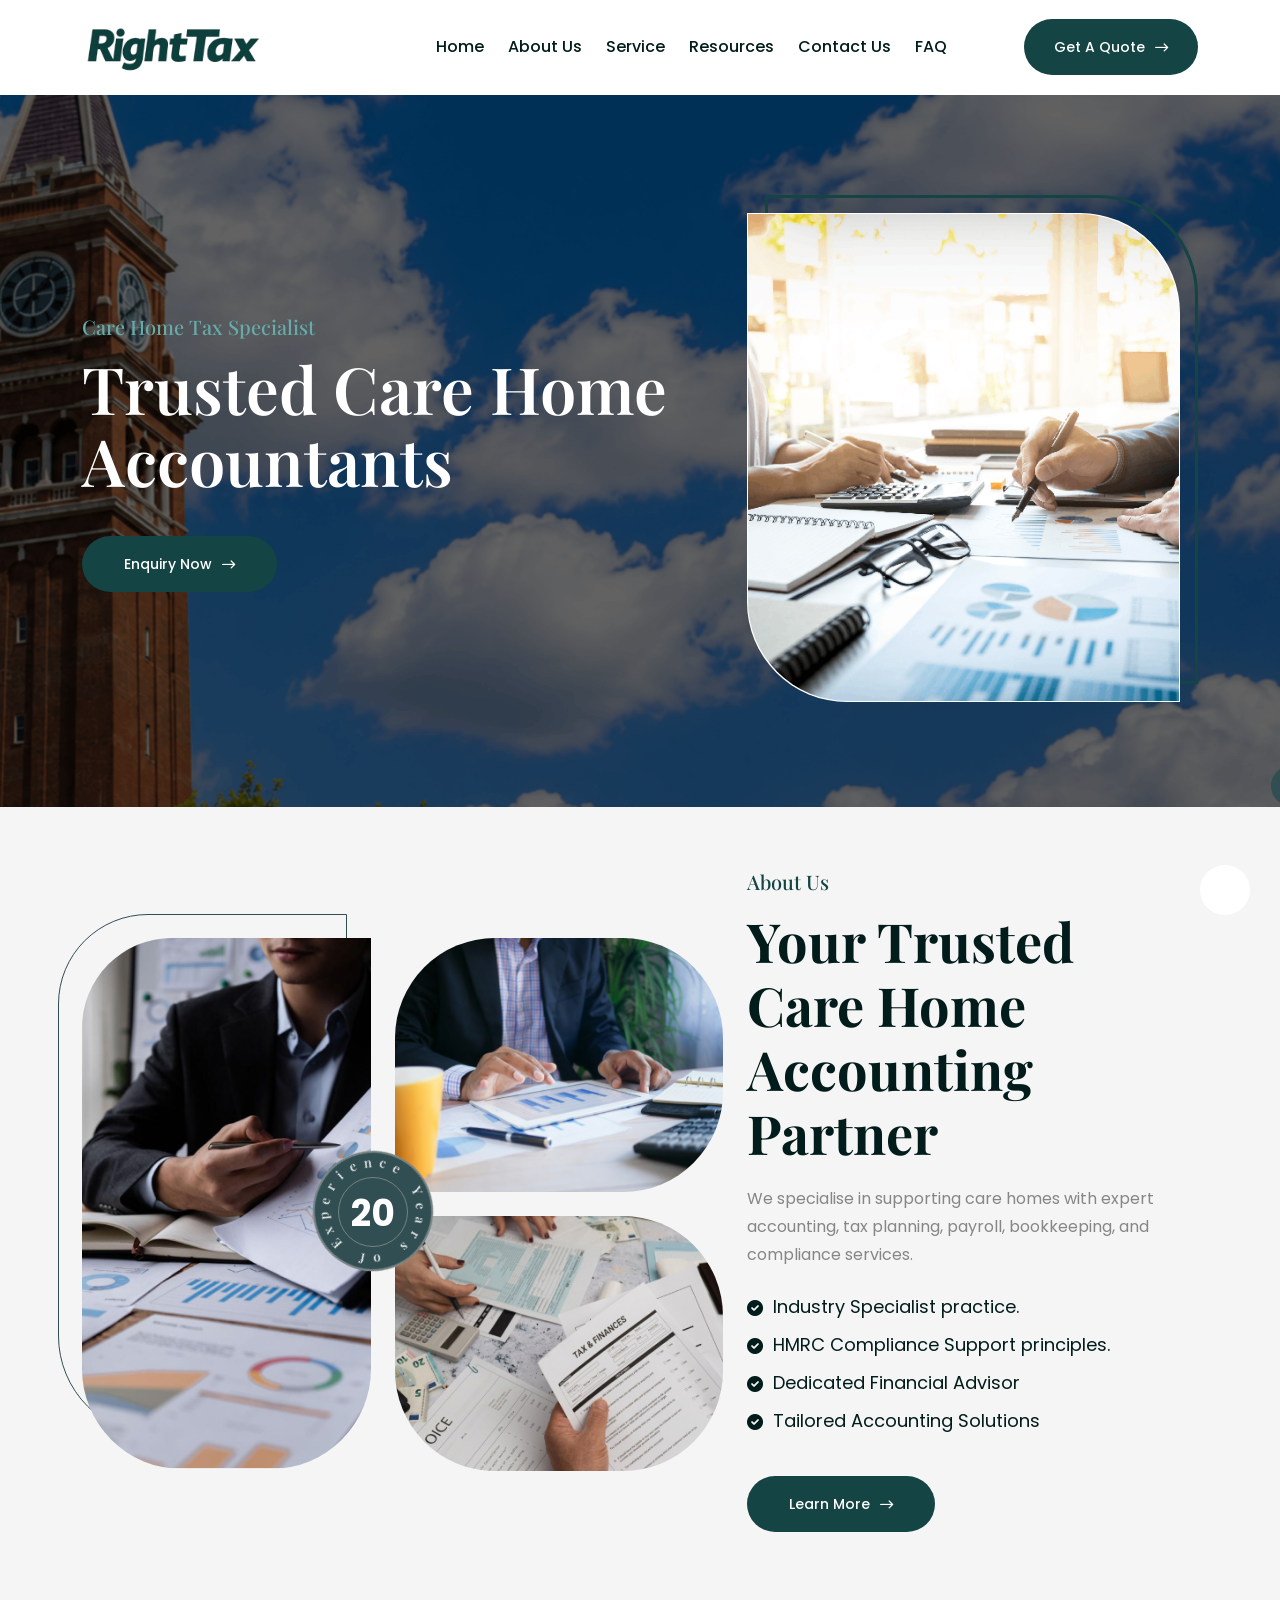
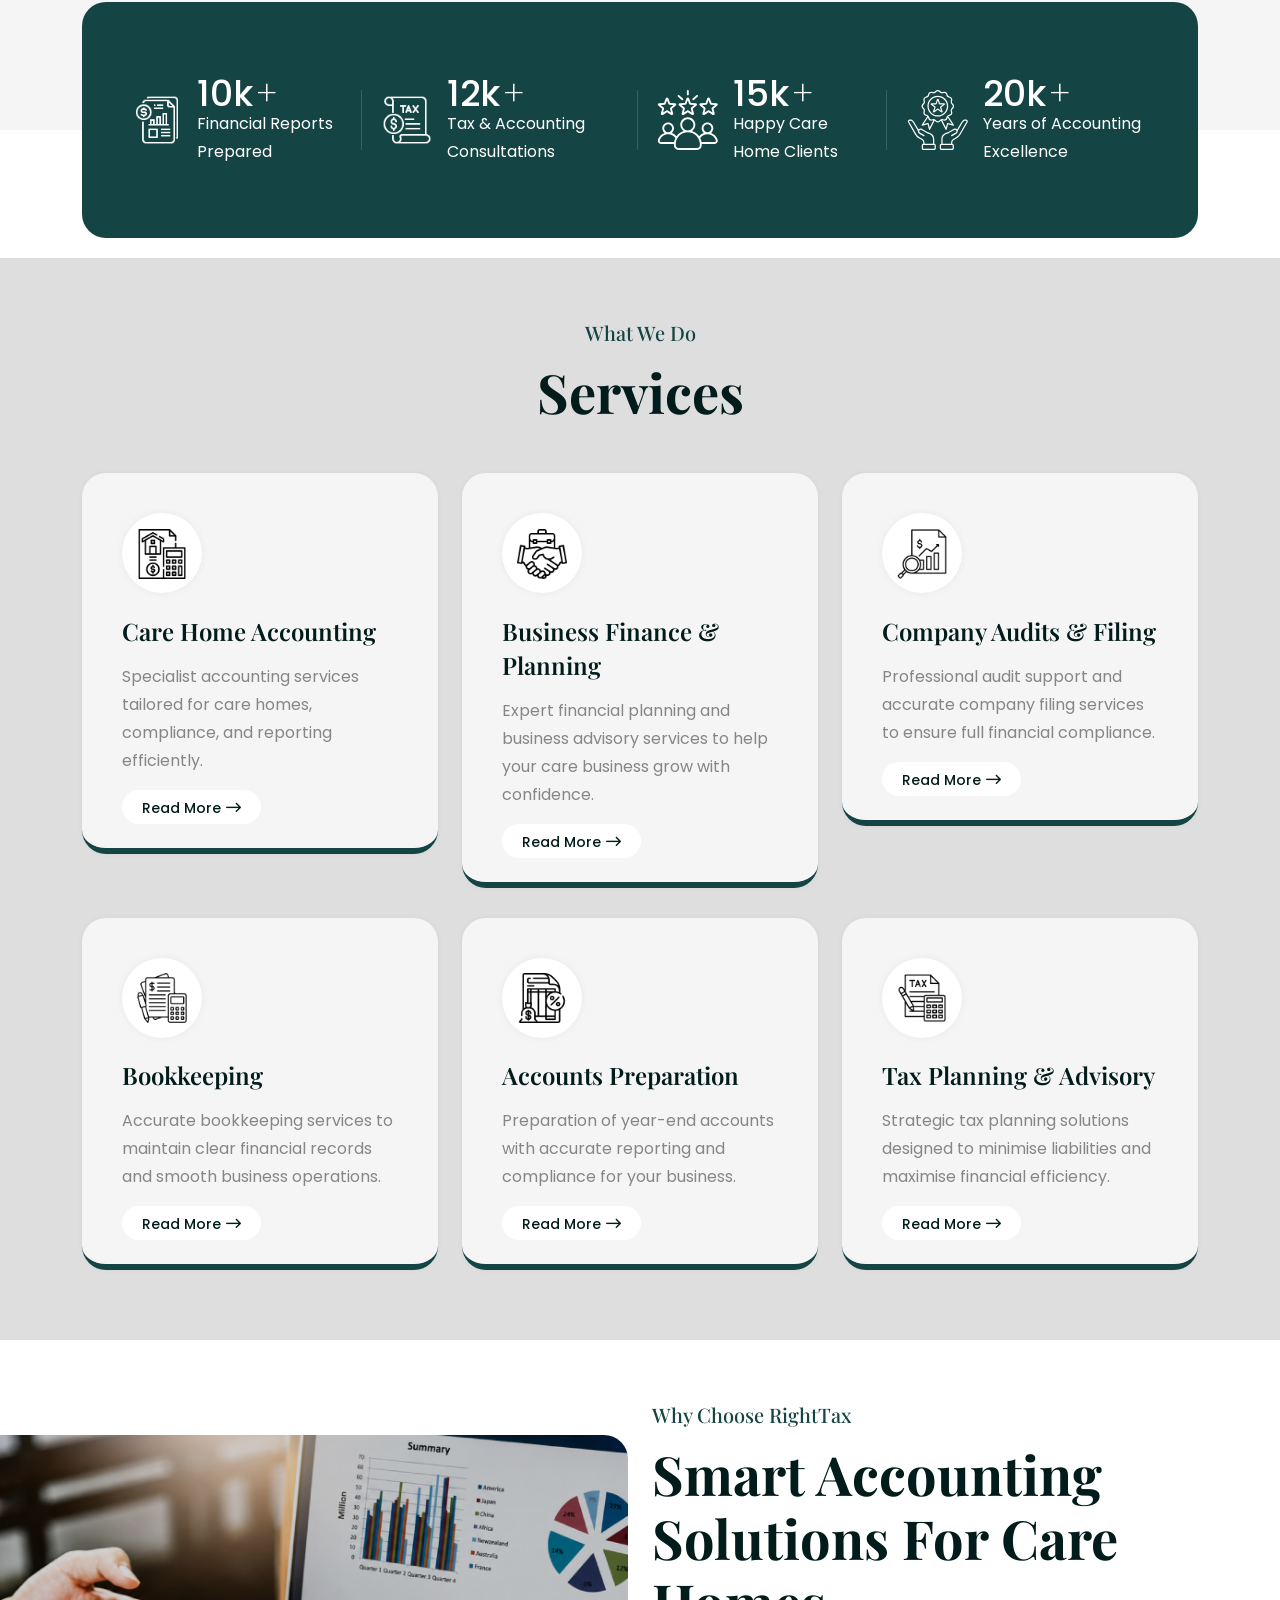
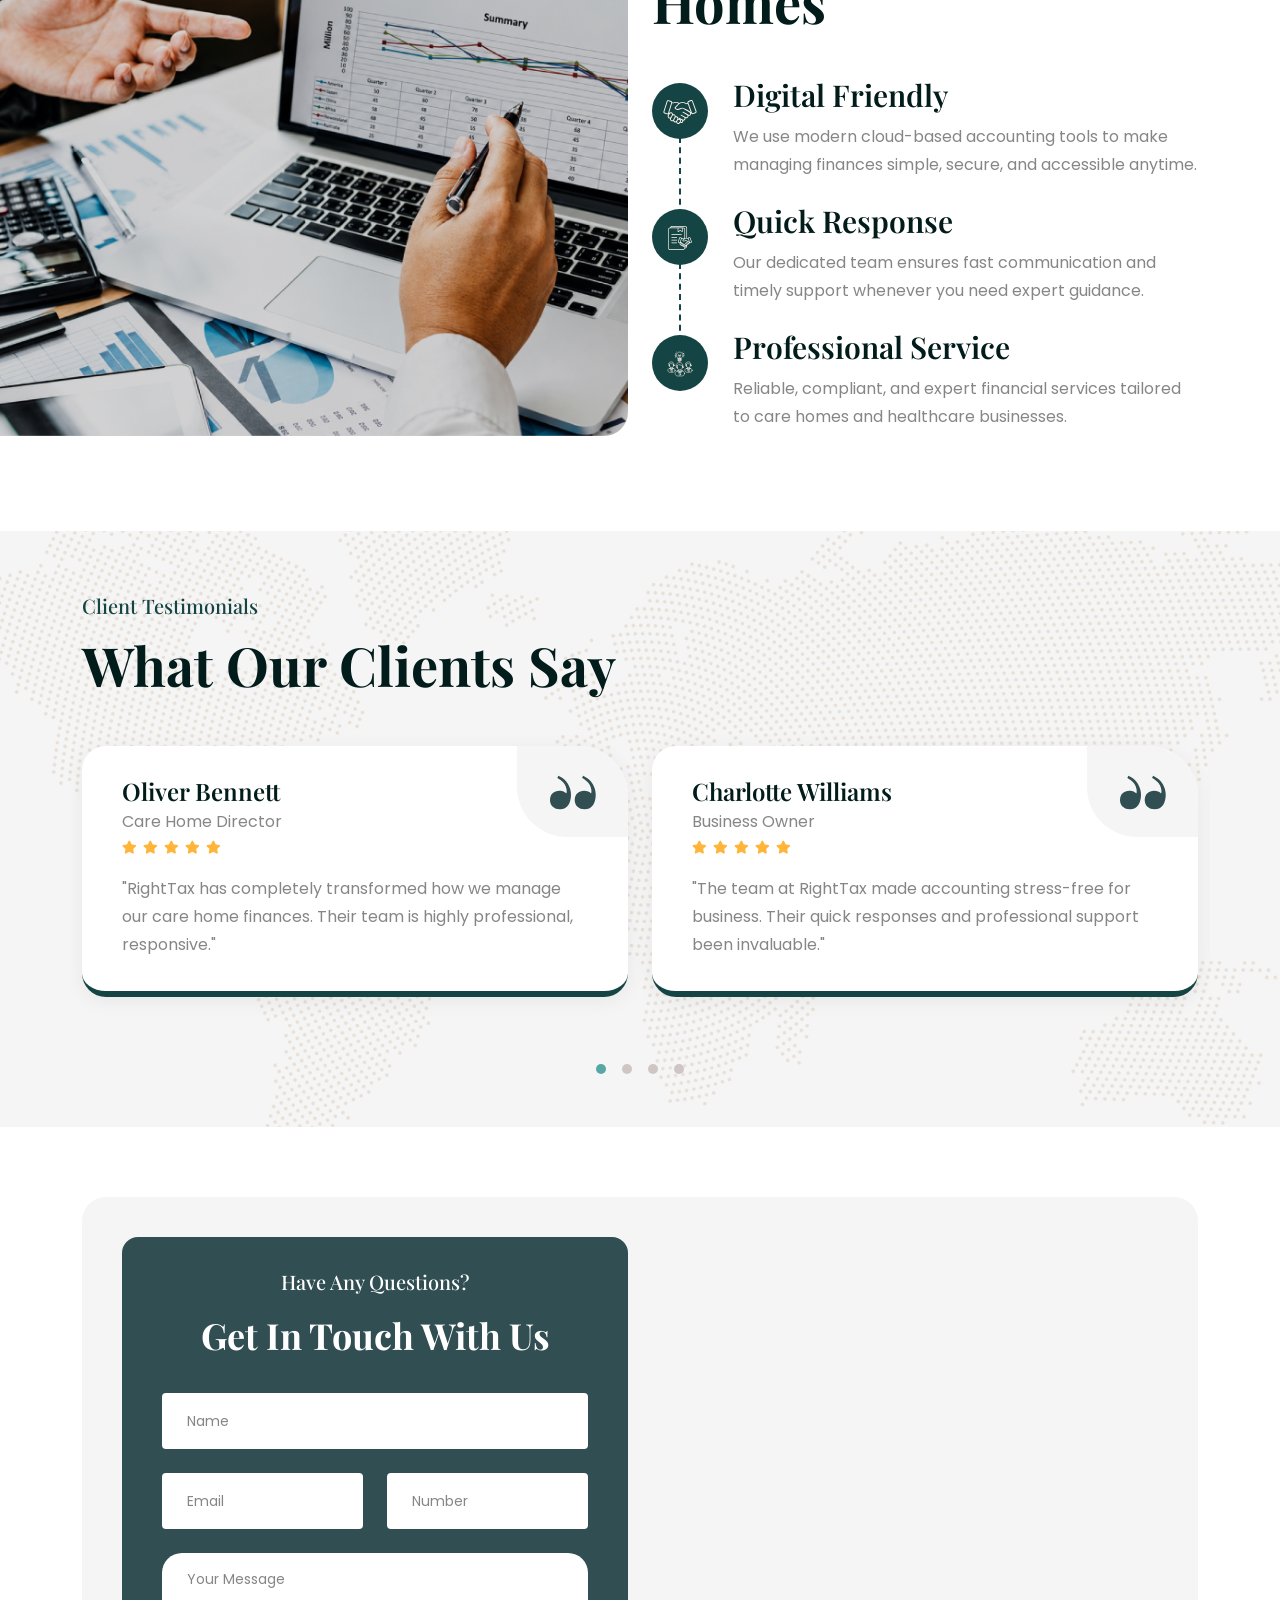
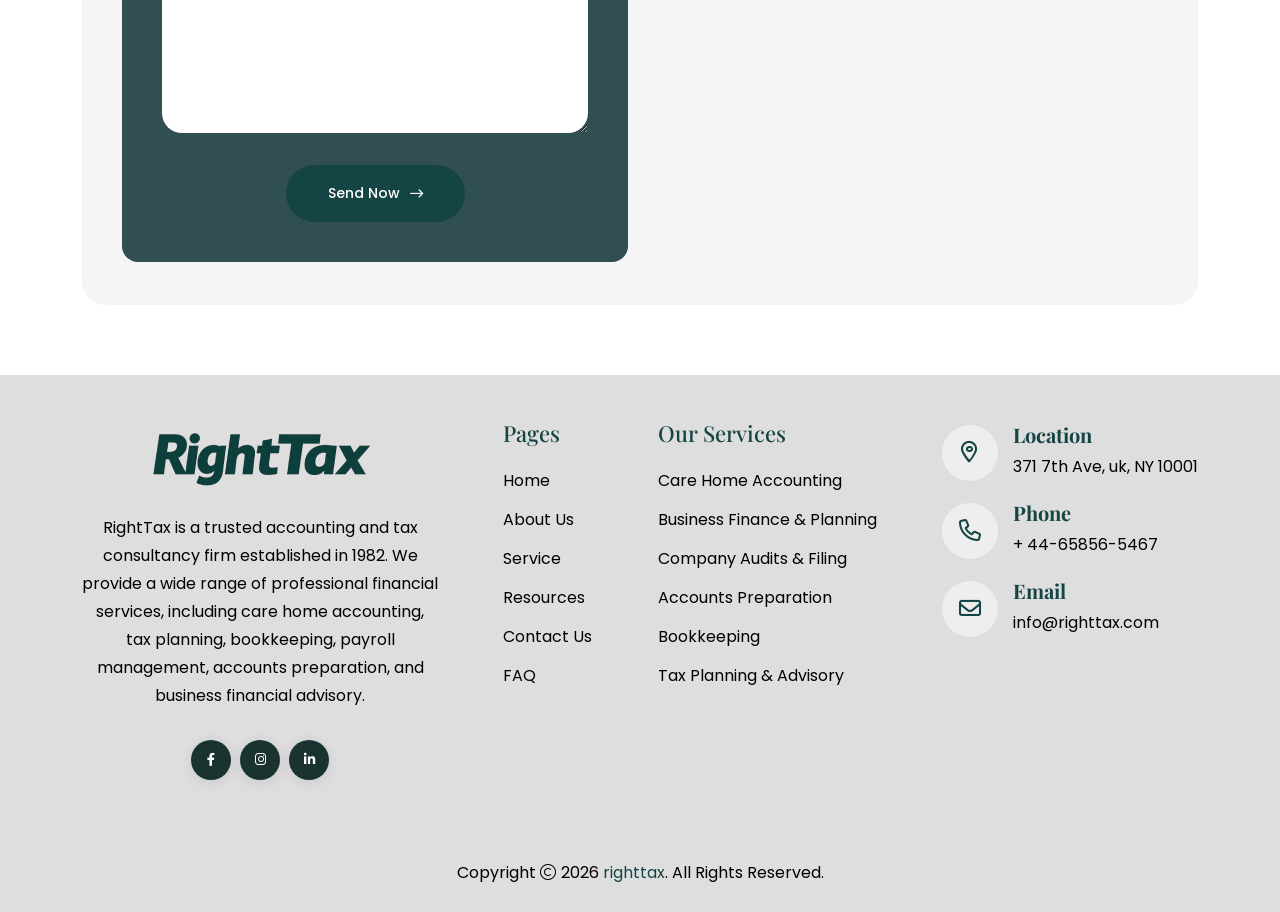
==== commit bfa4ca4c: "sir correction" ====
--- a/index.html
+++ b/index.html
@@ -104,7 +104,7 @@
                     <div class="row align-items-center justify-content-between">
                         <div class="col-auto">
                             <div class="header-logo">
-                                <div class="logo-bg"></div><a href="index.html"><img src="assets/img/main-logo.png" alt="righttax-html"></a>
+                                <div class="logo-bg"></div><a href="index.html"><img class="logo-img" src="assets/img/main-logo.png" alt="righttax-html"></a>
                             </div>
                         </div>
                         <div class="col-auto me-xl-auto">
@@ -442,9 +442,7 @@
                 <div class="col-xl-6 mb-xl-0">
                     <div class="process-thumb">
                         <div class="img-box1">
-                            <div class="process-play-btn-wrap"><a href="#"
-                                    class="play-btn style2 popup-video"><i class="fa-sharp fa-solid fa-play"></i></a>
-                            </div><img src="assets/img/process-img.png" alt="image">
+                            <img src="assets/img/process-img.png" alt="image">
                         </div>
                     </div>
                 </div>
@@ -487,25 +485,25 @@
         <div class="container">
             <div class="row justify-content-lg-between justify-content-center align-items-end">
                 <div class="col-lg">
-                    <div class="title-area text-center text-lg-start"><span class="sub-title before-none">Client
-                            Testimonials</span>
+                    <div class="title-area text-center text-lg-start"><span class="sub-title before-none">Client Testimonials</span>
                         <h2 class="sec-title">What Our Clients Say</h2>
                     </div>
                 </div>
-                <div class="col-lg-auto">
-                    <div class="sec-btn">
-                        <div class="icon-box"><button data-slider-prev="#testiSlide11" class="slider-arrow default"><i
-                                    class="far fa-arrow-left"></i></button> <button data-slider-next="#testiSlide11"
-                                class="slider-arrow default"><i class="far fa-arrow-right"></i></button></div>
-                    </div>
-                </div>
             </div>
             <div class="testi-card-slide">
-    <div class="swiper has-shadow th-slider" id="testiSlide11"
-        data-slider-options='{"breakpoints":{"0":{"slidesPerView":1},"576":{"slidesPerView":"1"},"768":{"slidesPerView":"1"},"992":{"slidesPerView":"2"},"1200":{"slidesPerView":"2"}}}'>
+   <div class="swiper has-shadow th-slider" id="testiSlide11"
+data-slider-options='{
+"pagination":{"el":".slider-pagination","clickable":true},
+"breakpoints":{
+"0":{"slidesPerView":1},
+"576":{"slidesPerView":"1"},
+"768":{"slidesPerView":"1"},
+"992":{"slidesPerView":"2"},
+"1200":{"slidesPerView":"2"}
+}}'>
 
         <div class="swiper-wrapper">
-
+            <div class="swiper-pagination"></div>
             <!-- Testimonial 1 -->
             <div class="swiper-slide">
                 <div class="testi-block" dir="ltr">
@@ -622,6 +620,7 @@
             </div>
 
         </div>
+        <div class="slider-pagination"></div>
     </div>
 </div>
         </div>
--- a/assets/css/style.css
+++ b/assets/css/style.css
@@ -918,7 +918,7 @@
     --swiper-pagination-bullet-horizontal-gap: 8px;
     margin: 5px 7px;
     opacity: 1;
-    background-color: var(--theme-color);
+    background-color: rgb(208, 197, 197);
     position: relative;
     cursor: pointer
 }
@@ -1284,16 +1284,6 @@
     padding-left: 18px
 }
 
-/* .th-mobile-menu ul li a:before {
-    content: '\f105';
-    font-family: var(--icon-font);
-    position: absolute;
-    left: 0;
-    top: 12px;
-    margin-right: 10px;
-    display: inline-block
-} */
-
 .th-mobile-menu ul li.th-active>a {
     color: var(--theme-color)
 }
@@ -1310,44 +1300,6 @@
 
 .th-mobile-menu ul li ul li:last-child {
     border-bottom: none
-}
-
-.th-mobile-menu ul .menu-item-has-children>a .th-mean-expand {
-    position: absolute;
-    right: 0;
-    top: 50%;
-    font-weight: 400;
-    font-size: 12px;
-    width: 25px;
-    height: 25px;
-    line-height: 25px;
-    margin-top: -12.5px;
-    display: inline-block;
-    text-align: center;
-    background-color: var(--smoke-color);
-    color: var(--title-color);
-    box-shadow: 0 0 20px -8px rgba(173, 136, 88, 0.5);
-    border-radius: 50%
-}
-
-/* .th-mobile-menu ul .menu-item-has-children>a .th-mean-expand:before {
-    content: '\f067';
-    font-family: var(--icon-font)
-} */
-
-.th-mobile-menu ul .menu-item-has-children>a:after {
-    content: "\f067";
-    font-family: var(--icon-font);
-    width: 22px;
-    height: 22px;
-    line-height: 22px;
-    display: inline-block;
-    text-align: center;
-    font-size: 12px;
-    border-radius: 50px;
-    background-color: var(--smoke-color);
-    float: right;
-    margin-top: 1px;
 }
 
 .th-mobile-menu ul .menu-item-has-children.th-active>a .th-mean-expand:before {
@@ -5862,32 +5814,21 @@
     z-index: -1;
     width: 300px;
     left: 0;
-    height: 152px
+    height: 152px;
 }
 
 @media (max-width: 1199px) {
     .header-layout1 .header-logo .logo-bg {
-        width: 350px
+        width: 350px;
     }
 }
 
 @media (max-width: 767px) {
     .header-layout1 .header-logo .logo-bg {
-        display: none
-    }
-}
-
-@media (max-width: 575px) {
-    .header-logo img {
-        max-width: 180px
-    }
-}
-
-@media (max-width: 375px) {
-    .header-logo img {
-        max-width: 160px
-    }
-}
+        display: none;
+    }
+}
+
 
 .header-default {
     background-color: var(--title-color)
@@ -16031,15 +15972,6 @@
         margin-left: 10px;
         margin-right: 10px
     }
-}
-
-.process-play-btn-wrap {
-    position: absolute;
-    left: 50%;
-    top: 50%;
-    -webkit-transform: translate(-50%, -50%);
-    -ms-transform: translate(-50%, -50%);
-    transform: translate(-50%, -50%)
 }
 
 .brand-area-1 {
@@ -17551,12 +17483,12 @@
 }
 
 .process-box.style-2:before {
-    width: 300px;
+    width: 324px;
     position: absolute;
     content: '';
     border-top: 2px dashed var(--theme-color2);
-    top: 104px;
-    right: -190px;
+    top: 85px;
+    right: -170px;
     z-index: -1
 }
 
@@ -17567,9 +17499,9 @@
 }
 
 .process-box.style-2 .box-icon {
-    height: 220px;
-    width: 220px;
-    line-height: 200px;
+    height: 164px;
+    width: 164px;
+    line-height: 148px;
     text-align: center;
     background: var(--theme-color2);
     border-radius: 100%;
@@ -17580,11 +17512,11 @@
 
 .process-box.style-2 .box-icon::before {
     content: '';
-    width: 220px;
-    height: 220px;
+    width: 157px;
+    height: 157px;
     position: absolute;
-    top: -10px;
-    left: -10px;
+    top: -6px;
+    left: -7px;
     border: 2px dashed var(--theme-color);
     border-radius: inherit
 }
@@ -17592,14 +17524,14 @@
 .process-box.style-2 .box-icon .number {
     position: absolute;
     display: block;
-    right: 0;
-    width: 58px;
-    height: 58px;
+    right: 10px;
+    width: 35px;
+    height: 35px;
     background: var(--theme-color);
     border-radius: 50%;
-    line-height: 58px;
+    line-height: 35px;
     color: var(--white-color);
-    font-size: 30px;
+    font-size: 18px;
     border: 2px solid transparent;
     font-weight: 500;
     -webkit-transition: .4s;
@@ -26342,7 +26274,7 @@
 }
 
 .icon-width {
-    width: 90px;
+    width: 66px;
 }
 
 .img-height {
@@ -26351,4 +26283,9 @@
 
 .info-box img {
     width: 50%;
+}
+
+.header-logo img {
+    max-width: 180px !important;
+    height: auto;
 }
